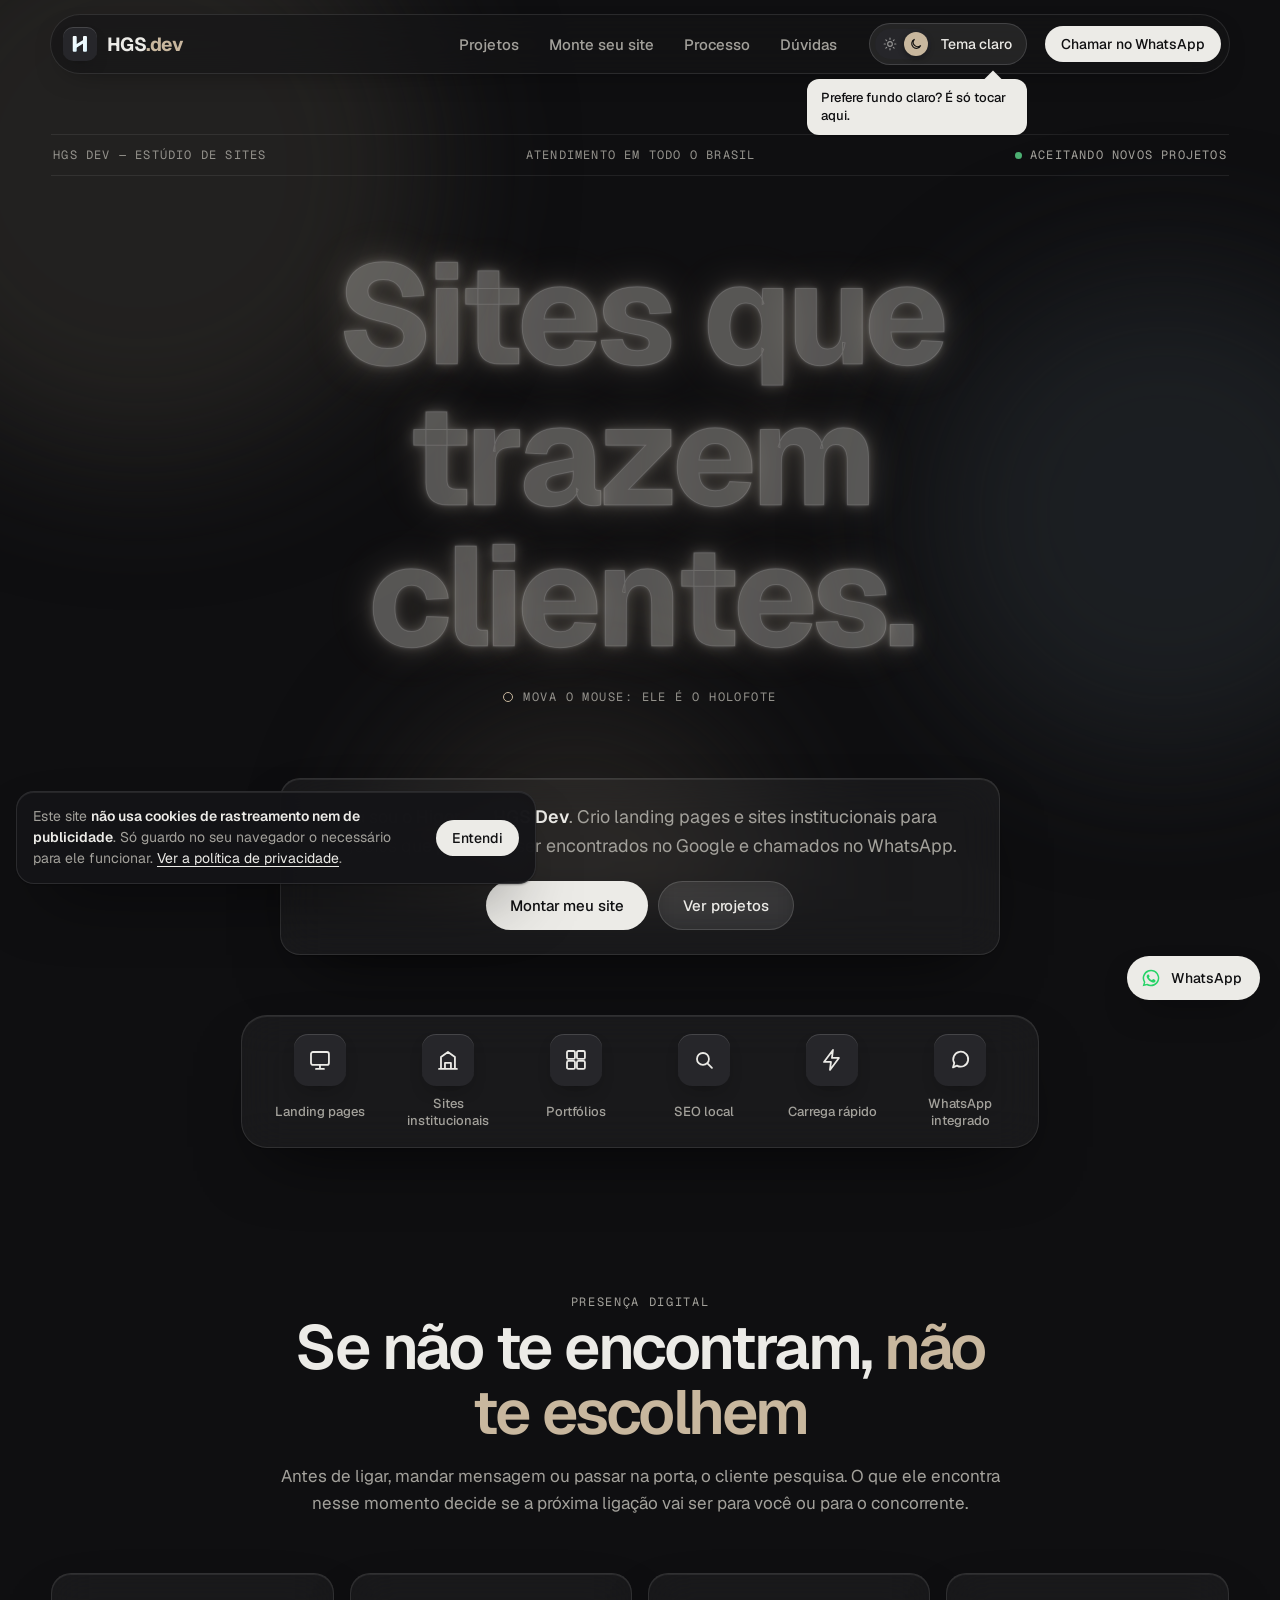
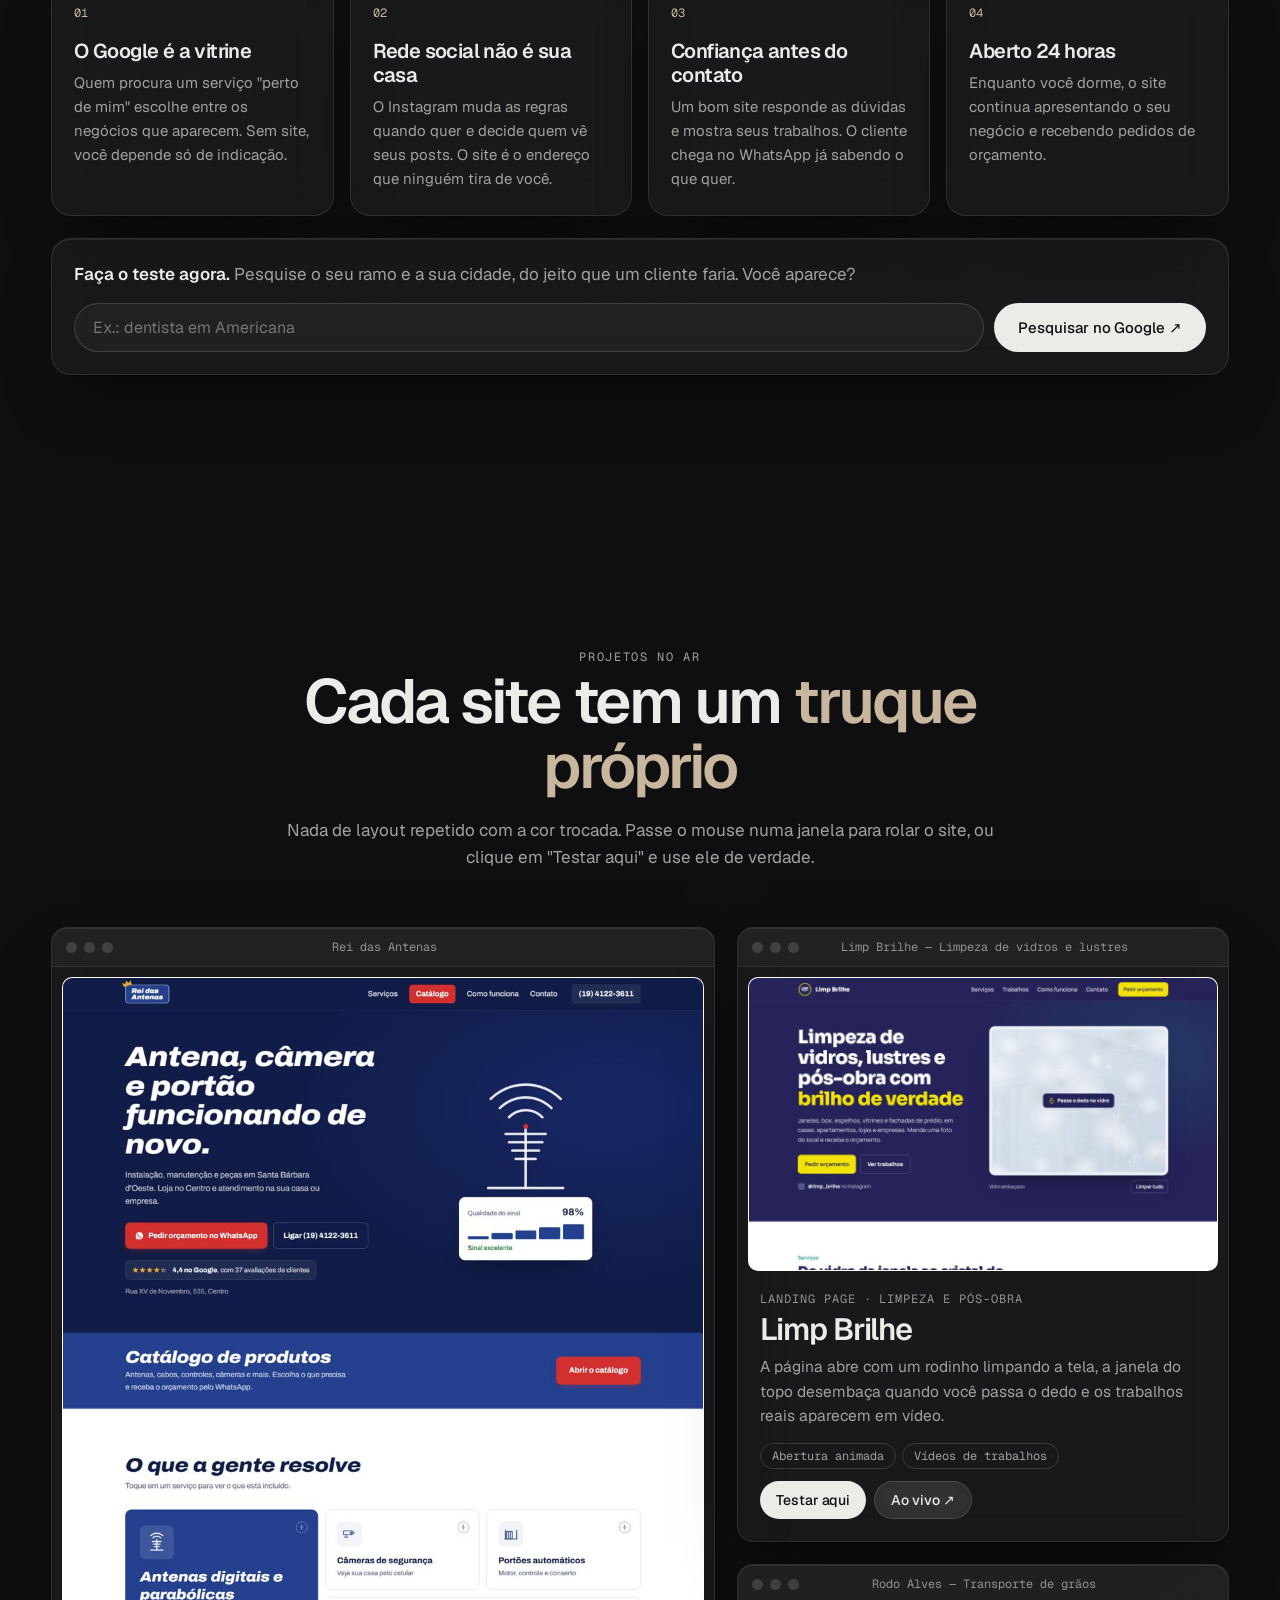
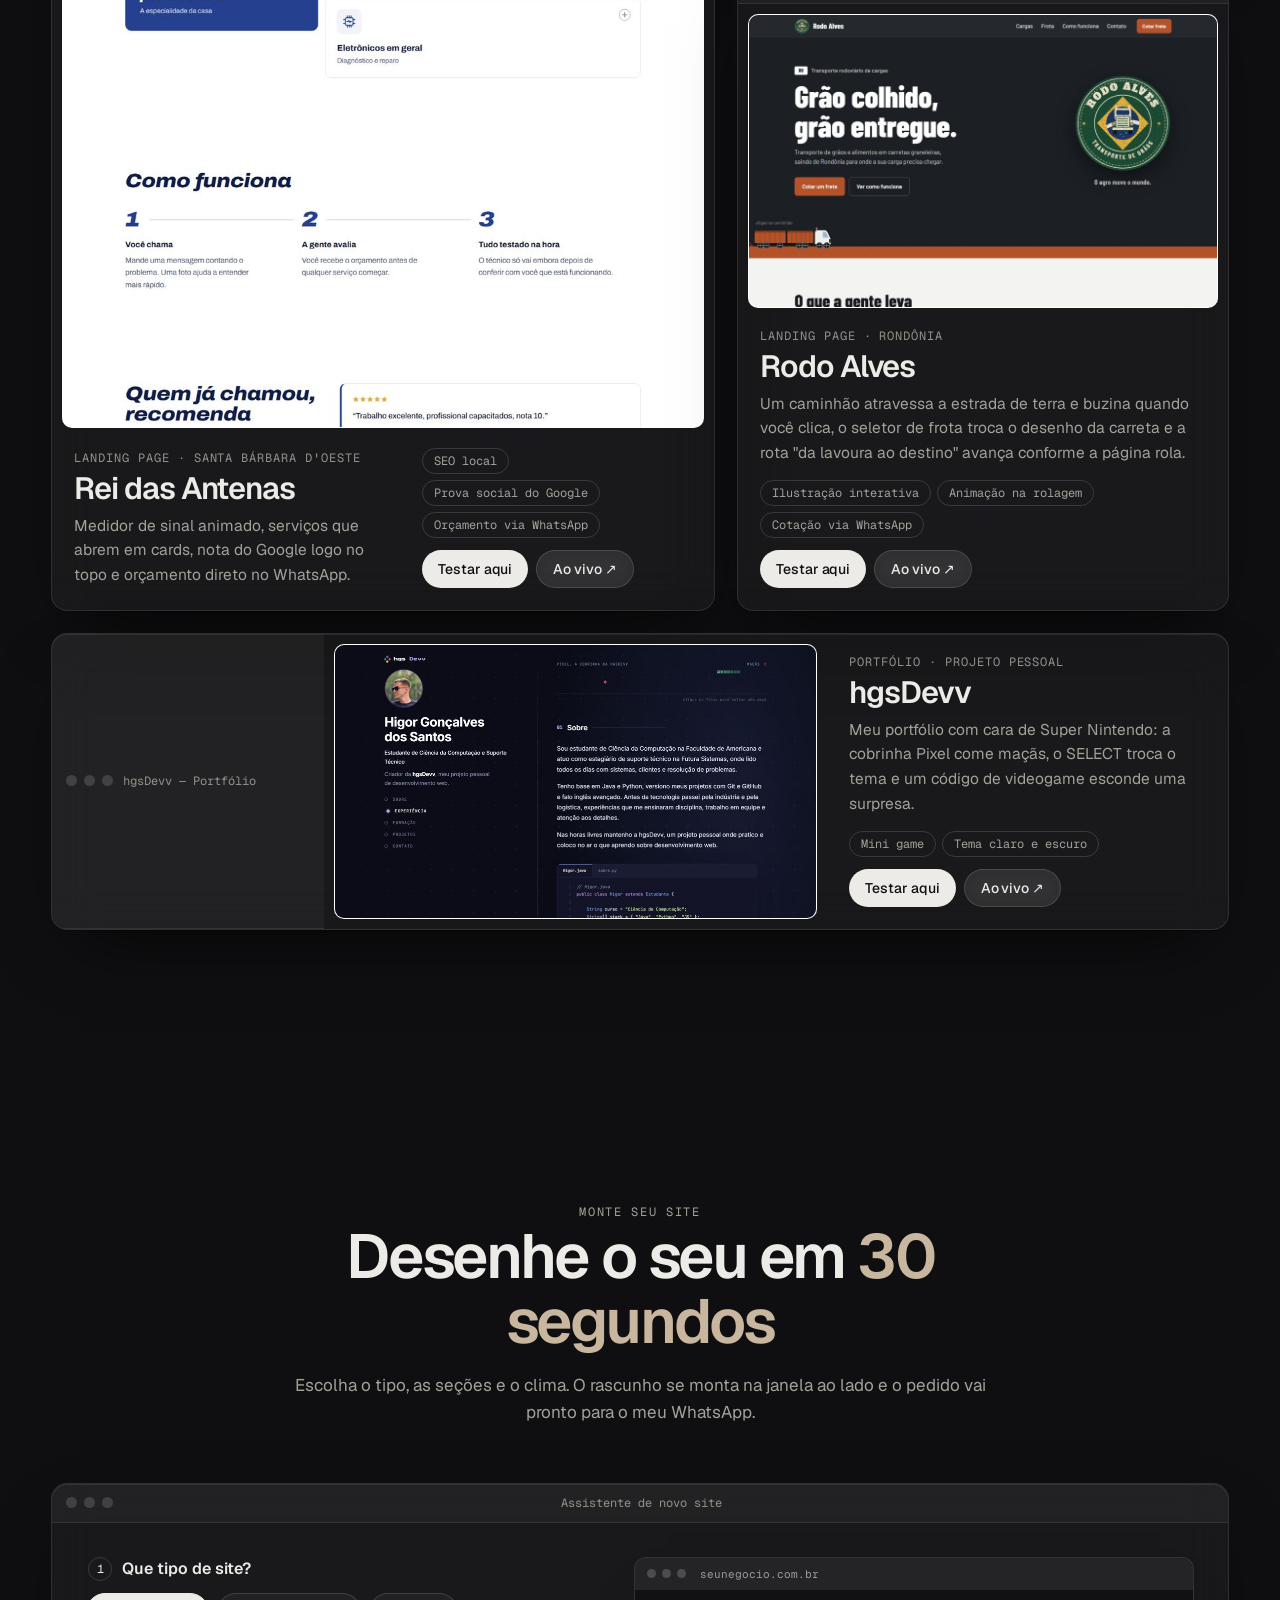
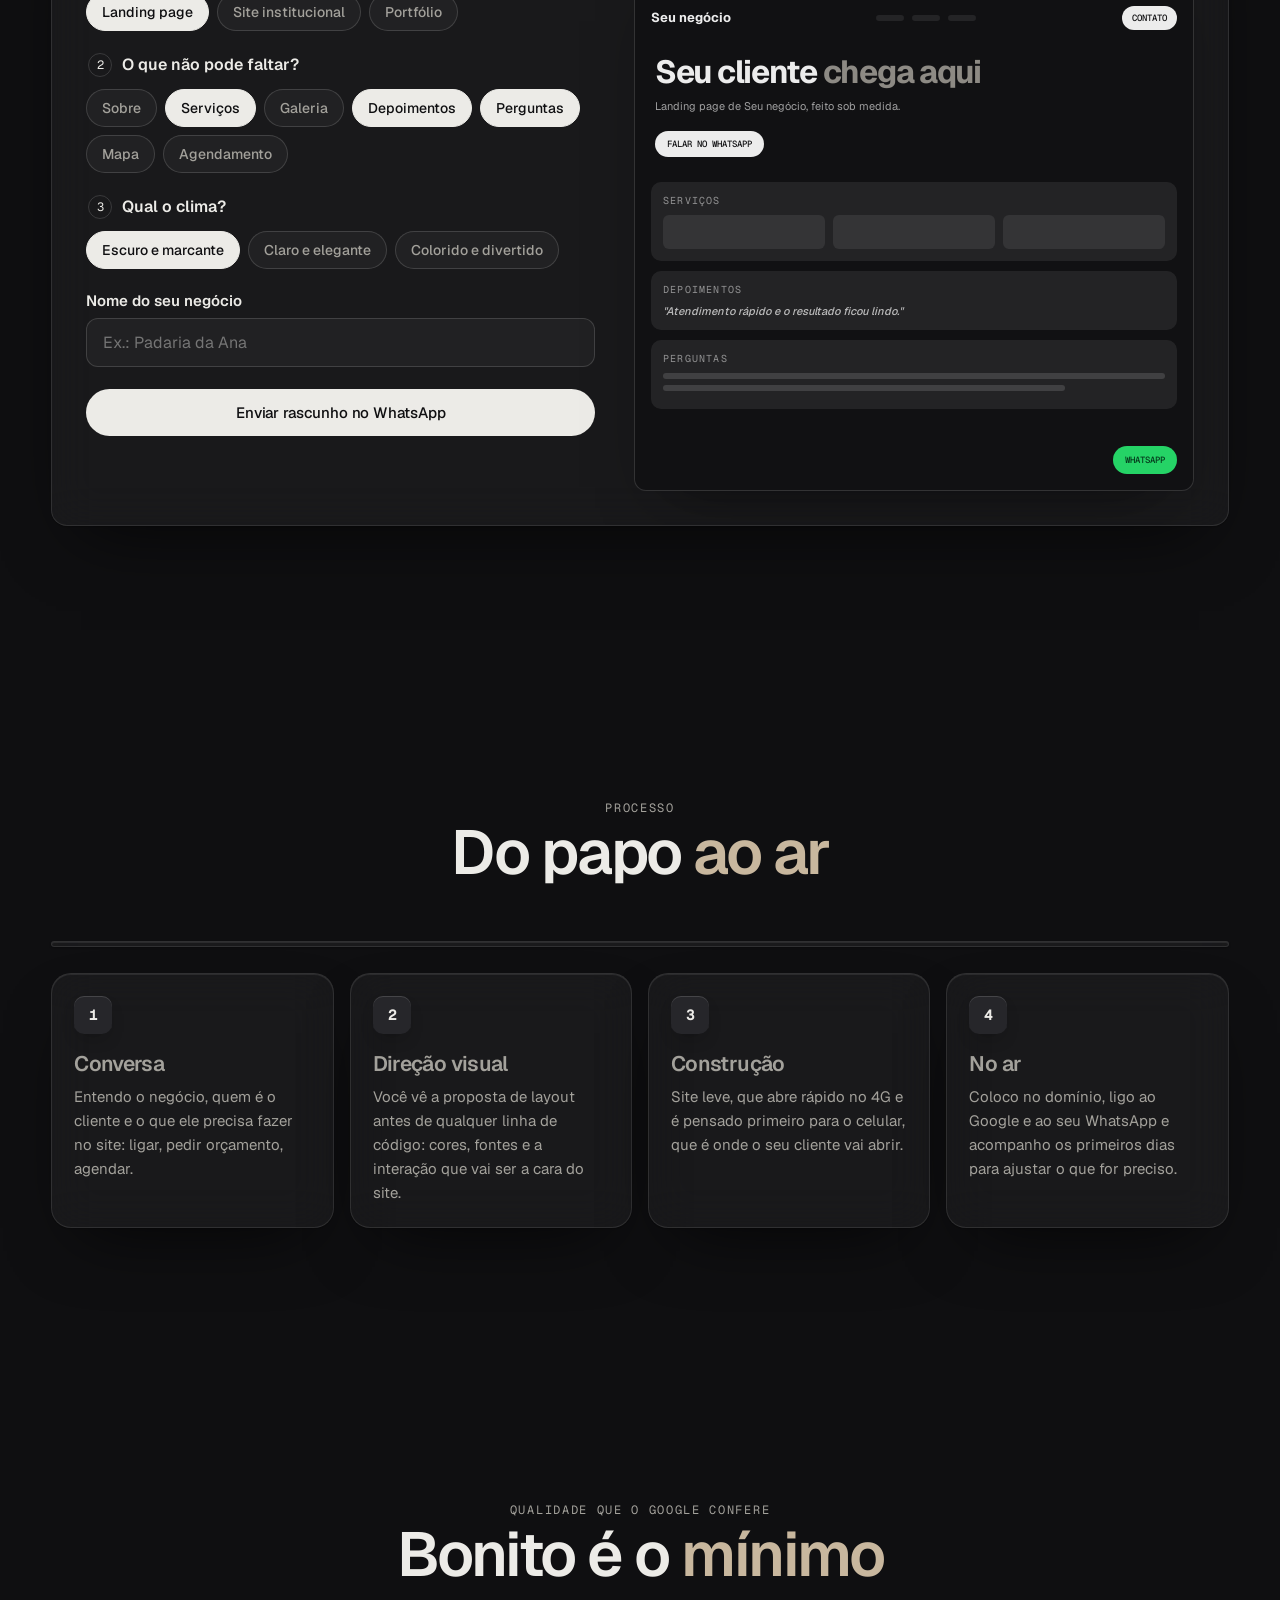
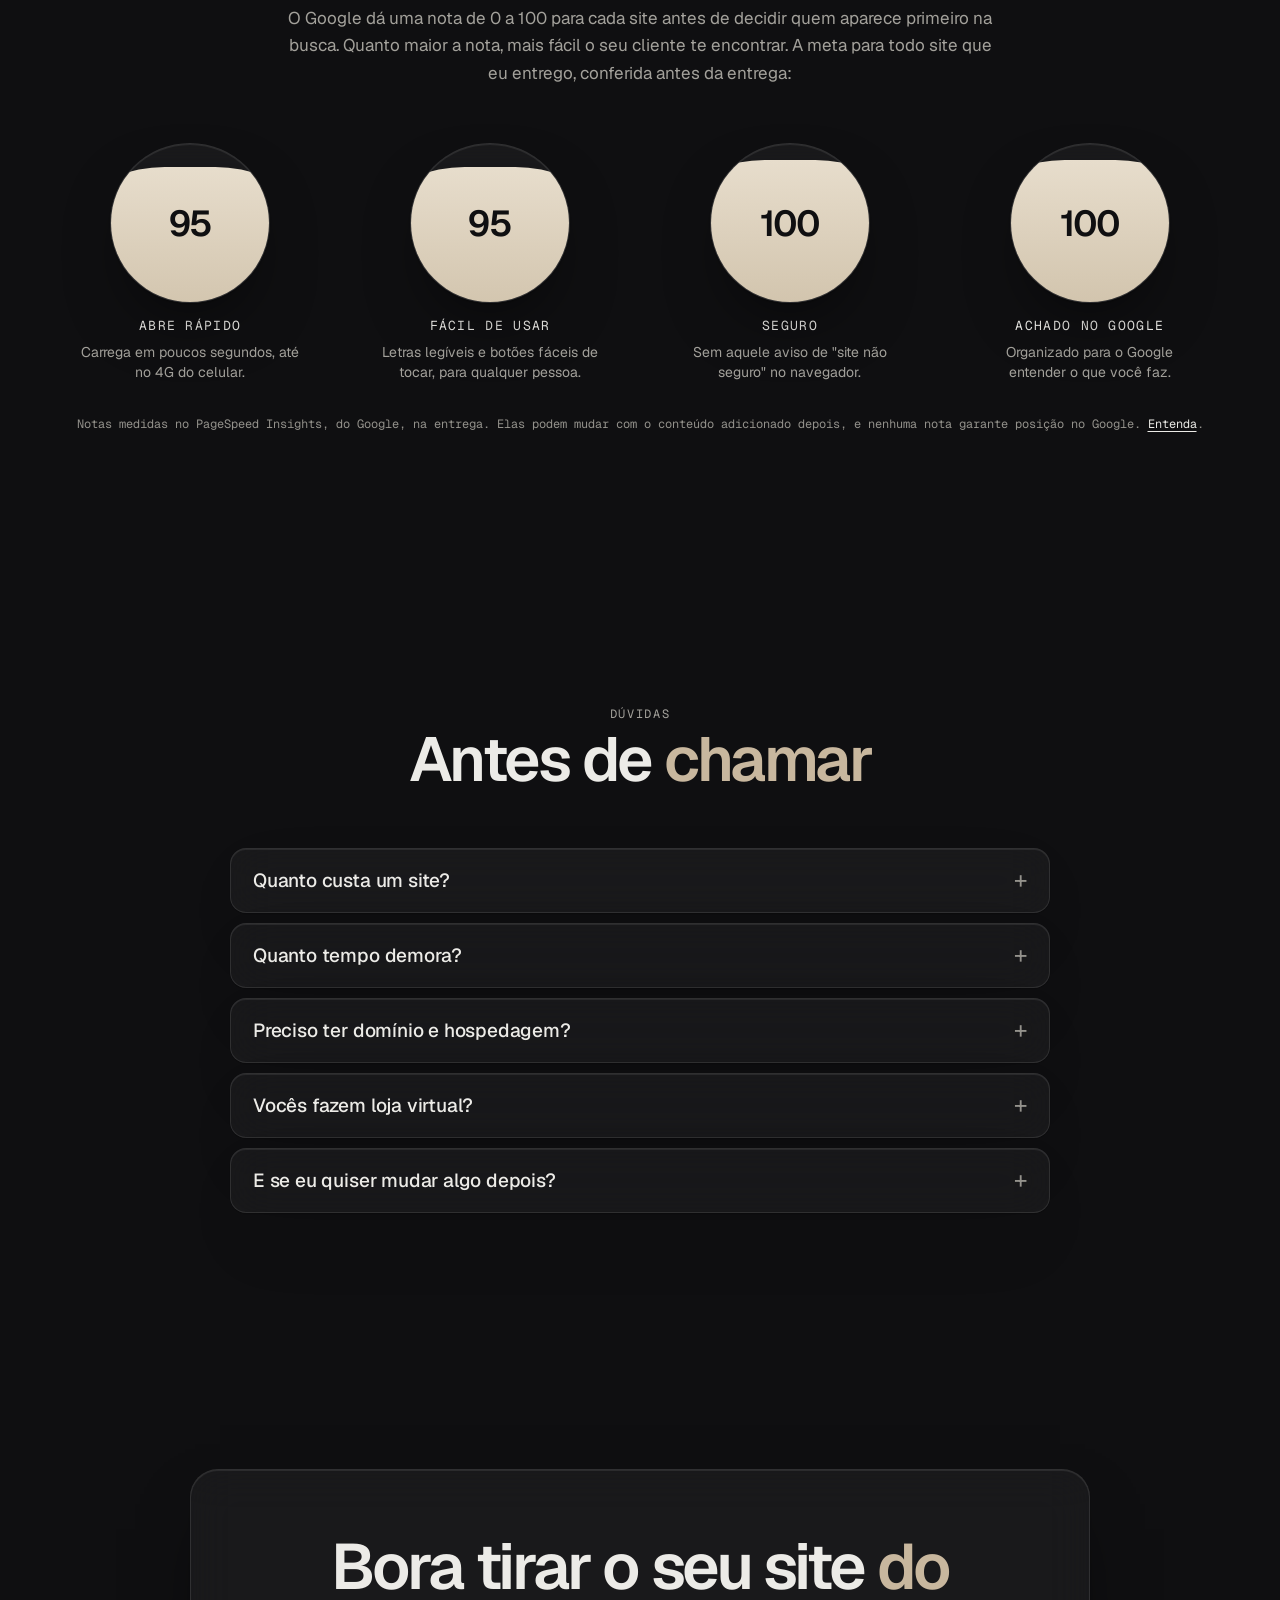
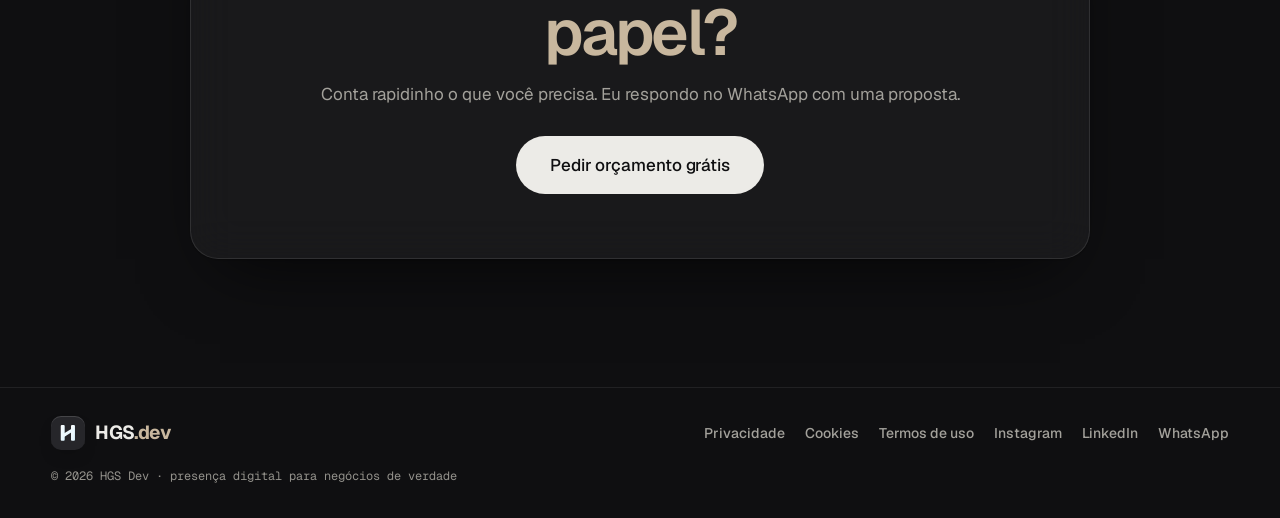
==== index.html @ a647f573 "Política de privacidade, termos de uso e aviso de cookies (LGPD) - Páginas privacidade.html e termos" ====
<!doctype html>
<html lang="pt-BR">
<head>
  <meta charset="utf-8">
  <meta name="viewport" content="width=device-width, initial-scale=1">
  <title>HGS Dev | Criação de Sites</title>
  <meta name="description" content="Estúdio de criação de sites: landing pages, sites institucionais e portfólios rápidos, pensados para o seu negócio ser encontrado e escolhido.">
  <meta property="og:title" content="HGS Dev | Criação de Sites">
  <meta property="og:description" content="Sites profissionais que trazem clientes. Landing pages e sites institucionais sob medida.">
  <meta property="og:type" content="website">
  <meta property="og:url" content="https://www.hgsdev.com.br/">
  <meta property="og:site_name" content="HGS Dev">
  <meta property="og:locale" content="pt_BR">
  <meta property="og:image" content="https://www.hgsdev.com.br/img/og.png">
  <meta name="twitter:card" content="summary_large_image">
  <link rel="canonical" href="https://www.hgsdev.com.br/">
  <meta name="theme-color" content="#0f0f11">
  <script type="application/ld+json">
  {
    "@context": "https://schema.org",
    "@type": "ProfessionalService",
    "name": "HGS Dev",
    "description": "Estúdio de criação de sites: landing pages, sites institucionais e portfólios para negócios que querem ser encontrados no Google.",
    "url": "https://www.hgsdev.com.br/",
    "logo": "https://www.hgsdev.com.br/img/favicon.svg",
    "image": "https://www.hgsdev.com.br/img/og.png",
    "telephone": "+55 19 98900-3251",
    "areaServed": { "@type": "Country", "name": "Brasil" },
    "founder": { "@type": "Person", "name": "Higor Gonçalves dos Santos" },
    "sameAs": [
      "https://instagram.com/hgsd3sign",
      "https://www.linkedin.com/in/higorgsantos/"
    ],
    "knowsAbout": ["Criação de sites", "Landing pages", "Sites institucionais", "Portfólios", "SEO local"]
  }
  </script>
  <link rel="icon" href="img/favicon.svg" type="image/svg+xml">
  <link rel="preload" href="fonts/geist-normal-latin.woff2" as="font" type="font/woff2" crossorigin>
  <link rel="stylesheet" href="css/fonts.css">
  <link rel="stylesheet" href="css/style.css?v=10">
  <script>
    // o site sempre abre no tema escuro; o claro vale só enquanto a página estiver aberta
    document.documentElement.dataset.theme = 'dark';
  </script>
</head>
<body>
  <a class="skip-link" href="#topo">Pular para o conteúdo</a>
  <div class="backdrop" aria-hidden="true"><span></span><span></span><span></span></div>

  <header class="taskbar">
    <a href="#topo" class="brand" aria-label="HGS Dev, início">
      <span class="orb orb-sm"><svg viewBox="0 0 100 100" width="20" height="20" aria-hidden="true"><use href="#mark"/></svg></span>
      <span>HGS<b>.dev</b></span>
    </a>
    <nav class="nav" id="nav">
      <a href="#projetos">Projetos</a>
      <a href="#monte">Monte seu site</a>
      <a href="#processo">Processo</a>
      <a href="#duvidas">Dúvidas</a>
    </nav>
    <span class="theme-wrap">
      <button class="theme-toggle" id="theme-toggle" type="button" aria-label="Mudar para o tema claro">
        <span class="tt-track" aria-hidden="true">
          <span class="tt-thumb"></span>
          <svg class="tt-sun" viewBox="0 0 24 24" width="14" height="14"><circle cx="12" cy="12" r="4"/><path d="M12 2v2M12 20v2M4.9 4.9l1.4 1.4M17.7 17.7l1.4 1.4M2 12h2M20 12h2M4.9 19.1l1.4-1.4M17.7 6.3l1.4-1.4"/></svg>
          <svg class="tt-moon" viewBox="0 0 24 24" width="14" height="14"><path d="M20 14.5A8 8 0 1 1 9.5 4a6.5 6.5 0 0 0 10.5 10.5Z"/></svg>
        </span>
        <span class="tt-label">Tema claro</span>
      </button>
      <span class="theme-tip" id="theme-tip" role="status" hidden>Prefere fundo claro? É só tocar aqui.</span>
    </span>
    <a class="btn btn-aqua btn-sm" href="https://wa.me/5519989003251?text=Ol%C3%A1!%20Vim%20pelo%20site%20e%20quero%20um%20or%C3%A7amento." target="_blank" rel="noopener">Chamar no WhatsApp</a>
    <button class="menu-btn" aria-label="Abrir menu" aria-expanded="false" aria-controls="nav"><span></span><span></span></button>
  </header>

  <main id="topo" tabindex="-1">
    <!-- HERO: o mouse é um holofote que acende o letreiro; sem ninguém mexendo, ele pisca -->
    <section class="hero" id="hero">
      <div class="spotlight" aria-hidden="true"></div>
      <div class="hero-meta">
        <span>HGS Dev — estúdio de sites</span>
        <span class="hide-sm">Atendimento em todo o Brasil</span>
        <span class="live"><i></i>Aceitando novos projetos</span>
      </div>

      <div class="stage" id="sign">
        <h1 class="sign" aria-label="Sites que trazem clientes.">
          <span class="sign-line">Sites que</span>
          <span class="sign-line">trazem</span>
          <span class="sign-line">clientes.</span>
        </h1>
        <p class="sign-hint" id="sign-hint"><span class="hint-dot"></span>mova o mouse: ele é o holofote</p>
      </div>

      <div class="hero-card glass reveal">
        <p>Eu sou o Higor, da <strong>HGS Dev</strong>. Crio landing pages e sites institucionais para negócios que precisam ser encontrados no Google e chamados no WhatsApp.</p>
        <div class="actions">
          <a class="btn btn-aqua" href="#monte">Montar meu site</a>
          <a class="btn btn-glass" href="#projetos">Ver projetos</a>
        </div>
      </div>
    </section>

    <!-- DOCK de serviços -->
    <section class="dock-wrap" aria-label="O que eu faço">
      <ul class="dock glass reveal">
        <li><span class="orb" style="--o1:#7fd3ff;--o2:#0a7bd6"><svg viewBox="0 0 24 24"><rect x="3" y="4" width="18" height="13" rx="2"/><path d="M8 21h8M12 17v4"/></svg></span>Landing pages</li>
        <li><span class="orb" style="--o1:#9ff0a8;--o2:#1f9d3a"><svg viewBox="0 0 24 24"><path d="M3 21h18M5 21V9l7-5 7 5v12M9 21v-6h6v6"/></svg></span>Sites institucionais</li>
        <li><span class="orb" style="--o1:#ffe08a;--o2:#e08a00"><svg viewBox="0 0 24 24"><rect x="3" y="3" width="8" height="8" rx="1.5"/><rect x="13" y="3" width="8" height="8" rx="1.5"/><rect x="3" y="13" width="8" height="8" rx="1.5"/><rect x="13" y="13" width="8" height="8" rx="1.5"/></svg></span>Portfólios</li>
        <li><span class="orb" style="--o1:#c7b5ff;--o2:#5b3fd6"><svg viewBox="0 0 24 24"><circle cx="11" cy="11" r="6"/><path d="m20 20-4.5-4.5"/></svg></span>SEO local</li>
        <li><span class="orb" style="--o1:#ffb3c7;--o2:#d6335e"><svg viewBox="0 0 24 24"><path d="M13 2 4 14h7l-1 8 9-12h-7z"/></svg></span>Carrega rápido</li>
        <li><span class="orb" style="--o1:#a8f5d6;--o2:#12a37a"><svg viewBox="0 0 24 24"><path d="M5 19.5 6.3 15A7.5 7.5 0 1 1 9 17.7z"/></svg></span>WhatsApp integrado</li>
      </ul>
    </section>

    <!-- PRESENÇA DIGITAL: conscientização -->
    <section class="section" id="presenca">
      <div class="section-head reveal">
        <p class="kicker">Presença digital</p>
        <h2>Se não te encontram, <span class="hl">não te escolhem</span></h2>
        <p>Antes de ligar, mandar mensagem ou passar na porta, o cliente pesquisa. O que ele encontra nesse momento decide se a próxima ligação vai ser para você ou para o concorrente.</p>
      </div>
      <div class="facts">
        <article class="fact glass reveal"><span class="fact-n">01</span><h3>O Google é a vitrine</h3><p>Quem procura um serviço "perto de mim" escolhe entre os negócios que aparecem. Sem site, você depende só de indicação.</p></article>
        <article class="fact glass reveal"><span class="fact-n">02</span><h3>Rede social não é sua casa</h3><p>O Instagram muda as regras quando quer e decide quem vê seus posts. O site é o endereço que ninguém tira de você.</p></article>
        <article class="fact glass reveal"><span class="fact-n">03</span><h3>Confiança antes do contato</h3><p>Um bom site responde as dúvidas e mostra seus trabalhos. O cliente chega no WhatsApp já sabendo o que quer.</p></article>
        <article class="fact glass reveal"><span class="fact-n">04</span><h3>Aberto 24 horas</h3><p>Enquanto você dorme, o site continua apresentando o seu negócio e recebendo pedidos de orçamento.</p></article>
      </div>
      <form class="search-test glass reveal" id="search-test" target="_blank" action="https://www.google.com/search" method="get">
        <label for="q"><strong>Faça o teste agora.</strong> Pesquise o seu ramo e a sua cidade, do jeito que um cliente faria. Você aparece?</label>
        <div class="search-row">
          <input id="q" name="q" type="search" placeholder="Ex.: dentista em Americana" autocomplete="off" required>
          <button class="btn btn-aqua" type="submit">Pesquisar no Google ↗</button>
        </div>
      </form>
    </section>

    <!-- PROJETOS -->
    <section class="section" id="projetos">
      <div class="section-head reveal">
        <p class="kicker">Projetos no ar</p>
        <h2>Cada site tem um <span class="hl">truque próprio</span></h2>
        <p>Nada de layout repetido com a cor trocada. Passe o mouse numa janela para rolar o site, ou clique em "Testar aqui" e use ele de verdade.</p>
      </div>

      <div class="bento">
        <article class="window project big reveal" data-url="https://hgsdevv-hash.github.io/rei-das-antenas/">
          <div class="titlebar"><span class="t-icon" style="--o1:#9fc3ff;--o2:#1d3f9a"></span><span class="t-title">Rei das Antenas</span><span class="t-btns"><i></i><i></i><i class="x"></i></span></div>
          <div class="shot"><img src="img/rei-das-antenas-full.jpg" alt="Página da Rei das Antenas: título 'Antena, câmera e portão funcionando de novo.' e um medidor de sinal" loading="lazy"></div>
          <div class="win-body">
            <div>
              <p class="meta">Landing page · Santa Bárbara d'Oeste</p>
              <h3>Rei das Antenas</h3>
              <p>Medidor de sinal animado, serviços que abrem em cards, nota do Google logo no topo e orçamento direto no WhatsApp.</p>
            </div>
            <div class="win-side">
              <ul class="tags"><li>SEO local</li><li>Prova social do Google</li><li>Orçamento via WhatsApp</li></ul>
              <div class="links">
                <button class="btn btn-aqua btn-sm try">Testar aqui</button>
                <a class="btn btn-glass btn-sm" href="https://hgsdevv-hash.github.io/rei-das-antenas/" target="_blank" rel="noopener">Ao vivo ↗</a>
              </div>
            </div>
          </div>
        </article>
        <article class="window project reveal" data-url="https://hgsdevv-hash.github.io/limp-brilhe/">
          <div class="titlebar"><span class="t-icon"></span><span class="t-title">Limp Brilhe — Limpeza de vidros e lustres</span><span class="t-btns"><i></i><i></i><i class="x"></i></span></div>
          <div class="shot"><img src="img/limp-brilhe-full.jpg" alt="Página da Limp Brilhe: título 'Limpeza de vidros, lustres e pós-obra com brilho de verdade' e uma janela embaçada para limpar com o dedo" loading="lazy"></div>
          <div class="win-body">
            <div>
              <p class="meta">Landing page · Limpeza e pós-obra</p>
              <h3>Limp Brilhe</h3>
              <p>A página abre com um rodinho limpando a tela, a janela do topo desembaça quando você passa o dedo e os trabalhos reais aparecem em vídeo.</p>
            </div>
            <div class="win-side">
              <ul class="tags"><li>Abertura animada</li><li>Vídeos de trabalhos</li></ul>
              <div class="links">
                <button class="btn btn-aqua btn-sm try">Testar aqui</button>
                <a class="btn btn-glass btn-sm" href="https://hgsdevv-hash.github.io/limp-brilhe/" target="_blank" rel="noopener">Ao vivo ↗</a>
              </div>
            </div>
          </div>
        </article>
        <article class="window project reveal" data-url="https://hgsdevv-hash.github.io/rodo-alves/">
          <div class="titlebar"><span class="t-icon" style="--o1:#ffc78a;--o2:#c25a1c"></span><span class="t-title">Rodo Alves — Transporte de grãos</span><span class="t-btns"><i></i><i></i><i class="x"></i></span></div>
          <div class="shot"><img src="img/rodo-alves-full.jpg" alt="Página da Rodo Alves: título 'Grão colhido, grão entregue.' e um caminhão graneleiro na estrada de terra" loading="lazy"></div>
          <div class="win-body">
            <div>
              <p class="meta">Landing page · Rondônia</p>
              <h3>Rodo Alves</h3>
              <p>Um caminhão atravessa a estrada de terra e buzina quando você clica, o seletor de frota troca o desenho da carreta e a rota "da lavoura ao destino" avança conforme a página rola.</p>
            </div>
            <div class="win-side">
              <ul class="tags"><li>Ilustração interativa</li><li>Animação na rolagem</li><li>Cotação via WhatsApp</li></ul>
              <div class="links">
                <button class="btn btn-aqua btn-sm try">Testar aqui</button>
                <a class="btn btn-glass btn-sm" href="https://hgsdevv-hash.github.io/rodo-alves/" target="_blank" rel="noopener">Ao vivo ↗</a>
              </div>
            </div>
          </div>
        </article>
        <article class="window project wide reveal" data-url="https://hgsdevv-hash.github.io/hgsdevv-portfolio/">
          <div class="titlebar"><span class="t-icon" style="--o1:#c7b5ff;--o2:#4b2fc2"></span><span class="t-title">hgsDevv — Portfólio</span><span class="t-btns"><i></i><i></i><i class="x"></i></span></div>
          <div class="shot"><img src="img/hgsdevv-portfolio-full.jpg" alt="Portfólio hgsDevv: foto do Higor, a cobrinha Pixel no topo e um editor de código" loading="lazy"></div>
          <div class="win-body">
            <div>
              <p class="meta">Portfólio · Projeto pessoal</p>
              <h3>hgsDevv</h3>
              <p>Meu portfólio com cara de Super Nintendo: a cobrinha Pixel come maçãs, o SELECT troca o tema e um código de videogame esconde uma surpresa.</p>
            </div>
            <div class="win-side">
              <ul class="tags"><li>Mini game</li><li>Tema claro e escuro</li></ul>
              <div class="links">
                <button class="btn btn-aqua btn-sm try">Testar aqui</button>
                <a class="btn btn-glass btn-sm" href="https://hgsdevv-hash.github.io/hgsdevv-portfolio/" target="_blank" rel="noopener">Ao vivo ↗</a>
              </div>
            </div>
          </div>
        </article>
      </div>
    </section>

    <!-- CONFIGURADOR em forma de assistente -->
    <section class="section" id="monte">
      <div class="section-head reveal">
        <p class="kicker">Monte seu site</p>
        <h2>Desenhe o seu em <span class="hl">30 segundos</span></h2>
        <p>Escolha o tipo, as seções e o clima. O rascunho se monta na janela ao lado e o pedido vai pronto para o meu WhatsApp.</p>
      </div>

      <div class="window wizard reveal">
        <div class="titlebar"><span class="t-icon" style="--o1:#9ff0a8;--o2:#1f9d3a"></span><span class="t-title">Assistente de novo site</span><span class="t-btns"><i></i><i></i><i class="x"></i></span></div>
        <div class="wizard-body">
          <form class="builder-form" id="builder" onsubmit="return false">
            <fieldset>
              <legend><span>1</span>Que tipo de site?</legend>
              <div class="chips">
                <label><input type="radio" name="tipo" value="landing" checked><span>Landing page</span></label>
                <label><input type="radio" name="tipo" value="institucional"><span>Site institucional</span></label>
                <label><input type="radio" name="tipo" value="portfolio"><span>Portfólio</span></label>
              </div>
            </fieldset>
            <fieldset>
              <legend><span>2</span>O que não pode faltar?</legend>
              <div class="chips">
                <label><input type="checkbox" name="secoes" value="Sobre"><span>Sobre</span></label>
                <label><input type="checkbox" name="secoes" value="Serviços"><span>Serviços</span></label>
                <label><input type="checkbox" name="secoes" value="Galeria"><span>Galeria</span></label>
                <label><input type="checkbox" name="secoes" value="Depoimentos"><span>Depoimentos</span></label>
                <label><input type="checkbox" name="secoes" value="Perguntas"><span>Perguntas</span></label>
                <label><input type="checkbox" name="secoes" value="Mapa"><span>Mapa</span></label>
                <label><input type="checkbox" name="secoes" value="Agendamento"><span>Agendamento</span></label>
              </div>
            </fieldset>
            <fieldset>
              <legend><span>3</span>Qual o clima?</legend>
              <div class="chips">
                <label><input type="radio" name="estilo" value="escuro" checked><span>Escuro e marcante</span></label>
                <label><input type="radio" name="estilo" value="claro"><span>Claro e elegante</span></label>
                <label><input type="radio" name="estilo" value="vivo"><span>Colorido e divertido</span></label>
              </div>
            </fieldset>
            <label class="field">
              <span>Nome do seu negócio</span>
              <input type="text" id="negocio" placeholder="Ex.: Padaria da Ana" maxlength="40" autocomplete="organization">
            </label>
            <a class="btn btn-green btn-wide" id="send" href="#" target="_blank" rel="noopener">Enviar rascunho no WhatsApp</a>
          </form>

          <div class="preview" id="preview" data-estilo="escuro" aria-live="polite">
            <div class="pv-bar"><i></i><i></i><i></i><span id="pv-url">seunegocio.com.br</span></div>
            <div class="pv-body" id="pv-body"></div>
          </div>
        </div>
      </div>
    </section>

    <!-- PROCESSO com barra de progresso -->
    <section class="section" id="processo">
      <div class="section-head reveal">
        <p class="kicker">Processo</p>
        <h2>Do papo <span class="hl">ao ar</span></h2>
      </div>
      <div class="progress glass" aria-hidden="true"><span id="meter"></span></div>
      <ol class="steps">
        <li class="step glass"><span class="orb" style="--o1:#7fd3ff;--o2:#0a7bd6">1</span><h3>Conversa</h3><p>Entendo o negócio, quem é o cliente e o que ele precisa fazer no site: ligar, pedir orçamento, agendar.</p></li>
        <li class="step glass"><span class="orb" style="--o1:#9ff0a8;--o2:#1f9d3a">2</span><h3>Direção visual</h3><p>Você vê a proposta de layout antes de qualquer linha de código: cores, fontes e a interação que vai ser a cara do site.</p></li>
        <li class="step glass"><span class="orb" style="--o1:#ffe08a;--o2:#e08a00">3</span><h3>Construção</h3><p>Site leve, que abre rápido no 4G e é pensado primeiro para o celular, que é onde o seu cliente vai abrir.</p></li>
        <li class="step glass"><span class="orb" style="--o1:#ffb3c7;--o2:#d6335e">4</span><h3>No ar</h3><p>Coloco no domínio, ligo ao Google e ao seu WhatsApp e acompanho os primeiros dias para ajustar o que for preciso.</p></li>
      </ol>
    </section>

    <!-- QUALIDADE: esferas que enchem de água -->
    <section class="section">
      <div class="section-head reveal">
        <p class="kicker">Qualidade que o Google confere</p>
        <h2>Bonito é o <span class="hl">mínimo</span></h2>
        <p>O Google dá uma nota de 0 a 100 para cada site antes de decidir quem aparece primeiro na busca. Quanto maior a nota, mais fácil o seu cliente te encontrar. A meta para todo site que eu entrego, conferida antes da entrega:</p>
      </div>
      <div class="spheres">
        <div class="sphere reveal" data-value="95"><div class="water"><i></i></div><b>0</b><span>Abre rápido</span><small>Carrega em poucos segundos, até no 4G do celular.</small></div>
        <div class="sphere reveal" data-value="95"><div class="water"><i></i></div><b>0</b><span>Fácil de usar</span><small>Letras legíveis e botões fáceis de tocar, para qualquer pessoa.</small></div>
        <div class="sphere reveal" data-value="100"><div class="water"><i></i></div><b>0</b><span>Seguro</span><small>Sem aquele aviso de "site não seguro" no navegador.</small></div>
        <div class="sphere reveal" data-value="100"><div class="water"><i></i></div><b>0</b><span>Achado no Google</span><small>Organizado para o Google entender o que você faz.</small></div>
      </div>
      <p class="sphere-note reveal">Notas medidas no PageSpeed Insights, do Google, na entrega. Elas podem mudar com o conteúdo adicionado depois, e nenhuma nota garante posição no Google. <a href="termos.html#resultados">Entenda</a>.</p>
    </section>

    <!-- DÚVIDAS -->
    <section class="section faq" id="duvidas">
      <div class="section-head reveal">
        <p class="kicker">Dúvidas</p>
        <h2>Antes de <span class="hl">chamar</span></h2>
      </div>
      <div class="faq-list">
        <details class="glass reveal"><summary>Quanto custa um site?</summary><p>Depende do tamanho e do que ele precisa fazer. Uma landing page de uma página custa bem menos que um site com várias seções. Me chama no WhatsApp com o rascunho lá de cima e eu mando o valor fechado, sem surpresa no final.</p></details>
        <details class="glass reveal"><summary>Quanto tempo demora?</summary><p>O prazo vem junto com o orçamento e começa a contar quando eu tiver os textos e as fotos do seu negócio. Landing pages costumam ser as mais rápidas.</p></details>
        <details class="glass reveal"><summary>Preciso ter domínio e hospedagem?</summary><p>Não. Eu ajudo a registrar o domínio (o seunegocio.com.br) e cuido de colocar o site no ar.</p></details>
        <details class="glass reveal"><summary>Vocês fazem loja virtual?</summary><p>Não. O foco aqui é landing page, site institucional e portfólio: sites que apresentam bem o negócio e levam o cliente até você, no WhatsApp, no telefone ou no agendamento.</p></details>
        <details class="glass reveal"><summary>E se eu quiser mudar algo depois?</summary><p>Pequenos ajustes logo depois da entrega estão inclusos, pelo período escrito na proposta. Depois disso, é só me chamar.</p></details>
      </div>
    </section>

    <!-- CTA -->
    <section class="cta">
      <div class="cta-card glass reveal">
        <h2>Bora tirar o seu site <span class="hl">do papel?</span></h2>
        <p>Conta rapidinho o que você precisa. Eu respondo no WhatsApp com uma proposta.</p>
        <a class="btn btn-green btn-xl" href="https://wa.me/5519989003251?text=Ol%C3%A1!%20Vim%20pelo%20site%20e%20quero%20um%20or%C3%A7amento." target="_blank" rel="noopener">Pedir orçamento grátis</a>
      </div>
    </section>
  </main>

  <footer class="footer">
    <a href="#topo" class="brand"><span class="orb orb-sm"><svg viewBox="0 0 100 100" width="20" height="20" aria-hidden="true"><use href="#mark"/></svg></span><span>HGS<b>.dev</b></span></a>
    <nav class="social" aria-label="Informações legais e redes">
      <a href="privacidade.html">Privacidade</a>
      <a href="privacidade.html#cookies">Cookies</a>
      <a href="termos.html">Termos de uso</a>
      <a href="https://instagram.com/hgsd3sign" target="_blank" rel="noopener">Instagram</a>
      <a href="https://www.linkedin.com/in/higorgsantos/" target="_blank" rel="noopener">LinkedIn</a>
      <a href="https://wa.me/5519989003251" target="_blank" rel="noopener">WhatsApp</a>
    </nav>
    <p>© 2026 HGS Dev · presença digital para negócios de verdade</p>
  </footer>

  <aside aria-label="Atalho do WhatsApp">
  <a class="wa-float" href="https://wa.me/5519989003251?text=Ol%C3%A1!%20Vim%20pelo%20site%20e%20quero%20um%20or%C3%A7amento." target="_blank" rel="noopener" aria-label="Falar no WhatsApp">
    <svg viewBox="0 0 24 24" width="20" height="20" aria-hidden="true"><path fill="currentColor" d="M12 2a10 10 0 0 0-8.6 15.1L2 22l5-1.3A10 10 0 1 0 12 2Zm0 18.2a8.2 8.2 0 0 1-4.2-1.2l-.3-.2-3 .8.8-2.9-.2-.3A8.2 8.2 0 1 1 12 20.2Zm4.5-6.1c-.2-.1-1.5-.7-1.7-.8-.2-.1-.4-.1-.6.1l-.8 1c-.1.2-.3.2-.5.1a6.7 6.7 0 0 1-3.3-2.9c-.3-.4.3-.4.7-1.3.1-.2 0-.3 0-.4l-.8-1.8c-.2-.5-.4-.4-.6-.4h-.5a1 1 0 0 0-.7.3 3 3 0 0 0-.9 2.2 5.2 5.2 0 0 0 1.1 2.7 11.8 11.8 0 0 0 4.5 4c1.7.7 2.3.8 3.2.6.5-.1 1.5-.6 1.7-1.2.2-.6.2-1.1.2-1.2l-.6-.3Z"/></svg>
    <span>WhatsApp</span>
  </a>
  </aside>

  <div class="modal" id="modal" hidden>
    <div class="window modal-box" role="dialog" aria-modal="true" aria-label="Testar projeto">
      <div class="titlebar">
        <span class="t-icon" style="--o1:#7fd3ff;--o2:#0a7bd6"></span>
        <div class="device-toggle" role="group" aria-label="Tamanho da tela">
          <button class="on" data-device="desktop">Computador</button>
          <button data-device="mobile">Celular</button>
        </div>
        <a id="modal-open" href="#" target="_blank" rel="noopener">Abrir em nova aba ↗</a>
        <span class="t-btns"><i></i><i></i><button class="x modal-close" aria-label="Fechar"></button></span>
      </div>
      <div class="modal-stage"><iframe id="modal-frame" title="Projeto ao vivo"></iframe></div>
    </div>
  </div>

  <svg width="0" height="0" style="position:absolute" aria-hidden="true">
    <defs>
      <linearGradient id="mg" x1="0" y1="0" x2="1" y2="1"><stop offset="0" stop-color="#ffffff"/><stop offset="1" stop-color="#d9f4ff"/></linearGradient>
      <symbol id="mark" viewBox="0 0 100 100">
        <rect x="14" y="10" width="20" height="80" rx="5" fill="url(#mg)"/>
        <rect x="66" y="10" width="20" height="80" rx="5" fill="url(#mg)"/>
        <line x1="27" y1="64" x2="73" y2="36" stroke="url(#mg)" stroke-width="15" stroke-linecap="round"/>
      </symbol>
    </defs>
  </svg>

  <script src="js/main.js?v=10"></script>
  <script src="js/aviso.js?v=1"></script>
</body>
</html>
---- css/fonts.css ----
/* Fontes hospedadas no próprio site (sem chamar o Google Fonts a cada visita) */
/* latin-ext */
@font-face {
  font-family: 'Geist';
  font-style: normal;
  font-weight: 400;
  font-display: swap;
  src: url(../fonts/geist-normal-latin-ext.woff2) format('woff2');
  unicode-range: U+0100-02BA, U+02BD-02C5, U+02C7-02CC, U+02CE-02D7, U+02DD-02FF, U+0304, U+0308, U+0329, U+1D00-1DBF, U+1E00-1E9F, U+1EF2-1EFF, U+2020, U+20A0-20AB, U+20AD-20C4, U+2113, U+2C60-2C7F, U+A720-A7FF;
}
/* latin */
@font-face {
  font-family: 'Geist';
  font-style: normal;
  font-weight: 400;
  font-display: swap;
  src: url(../fonts/geist-normal-latin.woff2) format('woff2');
  unicode-range: U+0000-00FF, U+0131, U+0152-0153, U+02BB-02BC, U+02C6, U+02DA, U+02DC, U+0304, U+0308, U+0329, U+2000-206F, U+20AC, U+2122, U+2191, U+2193, U+2212, U+2215, U+FEFF, U+FFFD;
}
/* latin-ext */
@font-face {
  font-family: 'Geist';
  font-style: normal;
  font-weight: 500;
  font-display: swap;
  src: url(../fonts/geist-normal-latin-ext.woff2) format('woff2');
  unicode-range: U+0100-02BA, U+02BD-02C5, U+02C7-02CC, U+02CE-02D7, U+02DD-02FF, U+0304, U+0308, U+0329, U+1D00-1DBF, U+1E00-1E9F, U+1EF2-1EFF, U+2020, U+20A0-20AB, U+20AD-20C4, U+2113, U+2C60-2C7F, U+A720-A7FF;
}
/* latin */
@font-face {
  font-family: 'Geist';
  font-style: normal;
  font-weight: 500;
  font-display: swap;
  src: url(../fonts/geist-normal-latin.woff2) format('woff2');
  unicode-range: U+0000-00FF, U+0131, U+0152-0153, U+02BB-02BC, U+02C6, U+02DA, U+02DC, U+0304, U+0308, U+0329, U+2000-206F, U+20AC, U+2122, U+2191, U+2193, U+2212, U+2215, U+FEFF, U+FFFD;
}
/* latin-ext */
@font-face {
  font-family: 'Geist';
  font-style: normal;
  font-weight: 600;
  font-display: swap;
  src: url(../fonts/geist-normal-latin-ext.woff2) format('woff2');
  unicode-range: U+0100-02BA, U+02BD-02C5, U+02C7-02CC, U+02CE-02D7, U+02DD-02FF, U+0304, U+0308, U+0329, U+1D00-1DBF, U+1E00-1E9F, U+1EF2-1EFF, U+2020, U+20A0-20AB, U+20AD-20C4, U+2113, U+2C60-2C7F, U+A720-A7FF;
}
/* latin */
@font-face {
  font-family: 'Geist';
  font-style: normal;
  font-weight: 600;
  font-display: swap;
  src: url(../fonts/geist-normal-latin.woff2) format('woff2');
  unicode-range: U+0000-00FF, U+0131, U+0152-0153, U+02BB-02BC, U+02C6, U+02DA, U+02DC, U+0304, U+0308, U+0329, U+2000-206F, U+20AC, U+2122, U+2191, U+2193, U+2212, U+2215, U+FEFF, U+FFFD;
}
/* latin-ext */
@font-face {
  font-family: 'Geist';
  font-style: normal;
  font-weight: 700;
  font-display: swap;
  src: url(../fonts/geist-normal-latin-ext.woff2) format('woff2');
  unicode-range: U+0100-02BA, U+02BD-02C5, U+02C7-02CC, U+02CE-02D7, U+02DD-02FF, U+0304, U+0308, U+0329, U+1D00-1DBF, U+1E00-1E9F, U+1EF2-1EFF, U+2020, U+20A0-20AB, U+20AD-20C4, U+2113, U+2C60-2C7F, U+A720-A7FF;
}
/* latin */
@font-face {
  font-family: 'Geist';
  font-style: normal;
  font-weight: 700;
  font-display: swap;
  src: url(../fonts/geist-normal-latin.woff2) format('woff2');
  unicode-range: U+0000-00FF, U+0131, U+0152-0153, U+02BB-02BC, U+02C6, U+02DA, U+02DC, U+0304, U+0308, U+0329, U+2000-206F, U+20AC, U+2122, U+2191, U+2193, U+2212, U+2215, U+FEFF, U+FFFD;
}
/* latin-ext */
@font-face {
  font-family: 'Geist';
  font-style: normal;
  font-weight: 800;
  font-display: swap;
  src: url(../fonts/geist-normal-latin-ext.woff2) format('woff2');
  unicode-range: U+0100-02BA, U+02BD-02C5, U+02C7-02CC, U+02CE-02D7, U+02DD-02FF, U+0304, U+0308, U+0329, U+1D00-1DBF, U+1E00-1E9F, U+1EF2-1EFF, U+2020, U+20A0-20AB, U+20AD-20C4, U+2113, U+2C60-2C7F, U+A720-A7FF;
}
/* latin */
@font-face {
  font-family: 'Geist';
  font-style: normal;
  font-weight: 800;
  font-display: swap;
  src: url(../fonts/geist-normal-latin.woff2) format('woff2');
  unicode-range: U+0000-00FF, U+0131, U+0152-0153, U+02BB-02BC, U+02C6, U+02DA, U+02DC, U+0304, U+0308, U+0329, U+2000-206F, U+20AC, U+2122, U+2191, U+2193, U+2212, U+2215, U+FEFF, U+FFFD;
}
/* latin-ext */
@font-face {
  font-family: 'Geist Mono';
  font-style: normal;
  font-weight: 400;
  font-display: swap;
  src: url(../fonts/geist-mono-normal-latin-ext.woff2) format('woff2');
  unicode-range: U+0100-02BA, U+02BD-02C5, U+02C7-02CC, U+02CE-02D7, U+02DD-02FF, U+0304, U+0308, U+0329, U+1D00-1DBF, U+1E00-1E9F, U+1EF2-1EFF, U+2020, U+20A0-20AB, U+20AD-20C4, U+2113, U+2C60-2C7F, U+A720-A7FF;
}
/* latin */
@font-face {
  font-family: 'Geist Mono';
  font-style: normal;
  font-weight: 400;
  font-display: swap;
  src: url(../fonts/geist-mono-normal-latin.woff2) format('woff2');
  unicode-range: U+0000-00FF, U+0131, U+0152-0153, U+02BB-02BC, U+02C6, U+02DA, U+02DC, U+0304, U+0308, U+0329, U+2000-206F, U+20AC, U+2122, U+2191, U+2193, U+2212, U+2215, U+FEFF, U+FFFD;
}
/* latin-ext */
@font-face {
  font-family: 'Geist Mono';
  font-style: normal;
  font-weight: 500;
  font-display: swap;
  src: url(../fonts/geist-mono-normal-latin-ext.woff2) format('woff2');
  unicode-range: U+0100-02BA, U+02BD-02C5, U+02C7-02CC, U+02CE-02D7, U+02DD-02FF, U+0304, U+0308, U+0329, U+1D00-1DBF, U+1E00-1E9F, U+1EF2-1EFF, U+2020, U+20A0-20AB, U+20AD-20C4, U+2113, U+2C60-2C7F, U+A720-A7FF;
}
/* latin */
@font-face {
  font-family: 'Geist Mono';
  font-style: normal;
  font-weight: 500;
  font-display: swap;
  src: url(../fonts/geist-mono-normal-latin.woff2) format('woff2');
  unicode-range: U+0000-00FF, U+0131, U+0152-0153, U+02BB-02BC, U+02C6, U+02DA, U+02DC, U+0304, U+0308, U+0329, U+2000-206F, U+20AC, U+2122, U+2191, U+2193, U+2212, U+2215, U+FEFF, U+FFFD;
}
---- css/style.css ----
/* HGS Dev — sóbrio, com janelas de vidro translúcido. Temas escuro e claro; cores e fontes no topo. */
:root, [data-theme="dark"] {
  --bg: #0f0f11;
  --ink: #ecebe7;
  --ink-soft: #a3a19b;
  --ink-faint: #94928c;   /* 4,5:1 ou mais sobre todos os fundos escuros */
  --accent: #c8b79e;
  --line: rgba(255, 255, 255, .08);
  --line-2: rgba(255, 255, 255, .14);
  --glass: rgba(255, 255, 255, .045);
  --glass-edge: rgba(255, 255, 255, .1);
  --glass-hi: rgba(255, 255, 255, .08);
  --bar: rgba(20, 20, 23, .6);
  --hover: rgba(255, 255, 255, .08);
  --field: rgba(255, 255, 255, .04);
  --tile: #26262a;
  --tile-ink: #ecebe7;
  --menu: rgba(20, 20, 23, .96);
  --scrim: rgba(6, 6, 8, .65);
  --modal: rgba(24, 24, 27, .86);
  --blob-1: #2c2a27; --blob-2: #22262a; --blob-3: #2a2724;
  --shadow: 0 30px 70px -30px rgba(0, 0, 0, .75), 0 1px 2px rgba(0, 0, 0, .3);
  --btn-hover: #fff;
  --spot: rgba(255, 238, 210, .13);
  --spot-core: rgba(255, 244, 228, .08);
  --tube: rgba(255, 255, 255, .13);
  --lit: #fffaf2;
  --glow: 0 0 3px #fff, 0 0 12px rgba(255, 244, 228, .85), 0 0 30px rgba(255, 236, 205, .5), 0 0 70px rgba(255, 230, 190, .28);
  --water: linear-gradient(180deg, #e7ddcc, #b9a789);
  color-scheme: dark;
}
[data-theme="light"] {
  --bg: #e9e6e0;
  --ink: #18181a;
  --ink-soft: #55534d;
  --ink-faint: #615d55;   /* 4,5:1 ou mais sobre todos os fundos claros */
  --accent: #7a5e3a;   /* 4,5:1 sobre os fundos claros */
  --line: rgba(0, 0, 0, .08);
  --line-2: rgba(0, 0, 0, .15);
  --glass: rgba(255, 255, 255, .42);
  --glass-edge: rgba(255, 255, 255, .7);
  --glass-hi: rgba(255, 255, 255, .85);
  --bar: rgba(250, 249, 246, .6);
  --hover: rgba(255, 255, 255, .75);
  --field: rgba(255, 255, 255, .6);
  --tile: #1c1c1e;
  --tile-ink: #f3f1ed;
  --menu: rgba(250, 249, 246, .96);
  --scrim: rgba(233, 230, 224, .6);
  --modal: rgba(250, 249, 246, .8);
  --blob-1: #d6d0c4; --blob-2: #c9cfd4; --blob-3: #ddd5c8;
  --shadow: 0 24px 60px -28px rgba(30, 28, 24, .35), 0 1px 2px rgba(30, 28, 24, .06);
  --btn-hover: #000;
  --spot: rgba(255, 214, 150, .45);
  --spot-core: rgba(255, 250, 240, .6);
  --tube: rgba(0, 0, 0, .14);
  --lit: #18181a;
  --glow: 0 0 14px rgba(214, 160, 80, .45), 0 0 40px rgba(214, 160, 80, .3);
  --water: linear-gradient(180deg, #3a3833, #18181a);
  color-scheme: light;
}
:root {
  --display: "Geist", "Segoe UI", sans-serif;
  --body: "Geist", "Segoe UI", sans-serif;
  --mono: "Geist Mono", ui-monospace, monospace;
  --gutter: clamp(16px, 4vw, 56px);
  --ease: cubic-bezier(.2, .7, .2, 1);
  --r: 20px;
}

*, *::before, *::after { box-sizing: border-box; }
html { scroll-behavior: smooth; scroll-padding-top: 96px; }
body { margin: 0; background: var(--bg); color: var(--ink); font: 400 17px/1.6 var(--body); -webkit-font-smoothing: antialiased; overflow-x: hidden; transition: background-color .5s var(--ease), color .5s var(--ease); }
img { display: block; max-width: 100%; }
a { color: inherit; text-decoration: none; }
button { font: inherit; color: inherit; background: none; border: 0; cursor: pointer; }
::selection { background: var(--ink); color: var(--bg); }
:focus-visible { outline: 2px solid var(--ink); outline-offset: 3px; border-radius: 8px; }

.backdrop { position: fixed; inset: 0; z-index: -1; pointer-events: none; overflow: hidden; }
.backdrop span { position: absolute; border-radius: 50%; filter: blur(70px); opacity: .7; animation: float 26s ease-in-out infinite alternate; transition: background .6s; }
.backdrop span:nth-child(1) { width: 46vmax; height: 46vmax; left: -12vmax; top: -10vmax; background: var(--blob-1); }
.backdrop span:nth-child(2) { width: 38vmax; height: 38vmax; right: -10vmax; top: 30vh; background: var(--blob-2); animation-delay: -8s; }
.backdrop span:nth-child(3) { width: 30vmax; height: 30vmax; left: 30vw; bottom: -14vmax; background: var(--blob-3); animation-delay: -16s; }
@keyframes float { to { transform: translate3d(6vw, 8vh, 0) scale(1.1); } }

/* ---------- vidro ---------- */
.glass, .window {
  position: relative;
  background: var(--glass);
  border: 1px solid var(--glass-edge);
  border-radius: var(--r);
  backdrop-filter: blur(22px) saturate(1.2);
  -webkit-backdrop-filter: blur(22px) saturate(1.2);
  box-shadow: var(--shadow), inset 0 1px 0 var(--glass-hi);
  transition: background-color .5s, border-color .5s;
}

.orb {
  position: relative; display: inline-grid; place-items: center; flex: none;
  width: 52px; height: 52px; border-radius: 14px;
  background: var(--tile); color: var(--tile-ink);
  box-shadow: inset 0 1px 0 rgba(255, 255, 255, .14), 0 8px 18px -10px rgba(0, 0, 0, .5);
  font: 600 18px var(--mono);
}
.orb svg { width: 46%; height: 46%; fill: none; stroke: currentColor; stroke-width: 1.8; stroke-linecap: round; stroke-linejoin: round; }
.orb-sm { width: 34px; height: 34px; border-radius: 10px; }
.orb-sm svg { width: 58%; height: 58%; stroke: none; }

/* ---------- botões ---------- */
.btn { display: inline-flex; align-items: center; justify-content: center; gap: 10px; padding: 14px 24px; border-radius: 999px; font: 500 15px var(--body); letter-spacing: -.005em; transition: transform .25s var(--ease), background .25s, color .25s, border-color .25s; }
.btn:hover { transform: translateY(-2px); }
.btn:active { transform: translateY(0); }
.btn-aqua, .btn-green { background: var(--ink); color: var(--bg); }
.btn-aqua:hover, .btn-green:hover { background: var(--btn-hover); }
.btn-glass { background: var(--hover); border: 1px solid var(--line-2); backdrop-filter: blur(10px); }
.btn-glass:hover { border-color: var(--ink); }
.btn-sm { padding: 9px 16px; font-size: 14px; }
.btn-wide { width: 100%; }
.btn-xl { padding: 18px 34px; font-size: 17px; }

/* ---------- barra superior ---------- */
.taskbar {
  position: fixed; top: 14px; left: 50%; transform: translateX(-50%); z-index: 50;
  width: min(1180px, calc(100% - 24px));
  display: flex; align-items: center; gap: 18px; padding: 8px 8px 8px 12px;
  border-radius: 999px; background: var(--bar); border: 1px solid var(--glass-edge);
  backdrop-filter: blur(22px) saturate(1.2); -webkit-backdrop-filter: blur(22px) saturate(1.2);
  box-shadow: 0 10px 30px -18px rgba(0, 0, 0, .6);
  transition: background-color .5s, transform .45s var(--ease), opacity .3s;
}
.taskbar.bar-hidden { transform: translate(-50%, calc(-100% - 24px)); opacity: 0; pointer-events: none; }
.brand { display: inline-flex; align-items: center; gap: 10px; font: 700 19px var(--display); letter-spacing: -.03em; }
.brand b { font-weight: 700; color: var(--accent); }
.nav { display: flex; gap: 2px; margin-left: auto; }
.nav a { padding: 8px 14px; border-radius: 999px; font: 500 15px var(--body); color: var(--ink-soft); transition: background .2s, color .2s; }
.nav a:hover { background: var(--hover); color: var(--ink); }
.menu-btn { display: none; width: 42px; height: 42px; border-radius: 50%; position: relative; background: var(--hover); }
.menu-btn span { position: absolute; left: 12px; right: 12px; height: 1.5px; background: var(--ink); transition: transform .3s var(--ease); }
.menu-btn span:first-child { top: 17px; } .menu-btn span:last-child { top: 24px; }
.menu-open .menu-btn span:first-child { transform: translateY(3.5px) rotate(45deg); }
.menu-open .menu-btn span:last-child { transform: translateY(-3.5px) rotate(-45deg); }

/* botão de tema: interruptor com rótulo, sempre visível */
.theme-wrap { position: relative; display: inline-flex; }
.theme-toggle { display: inline-flex; align-items: center; gap: 10px; padding: 5px 14px 5px 5px; border-radius: 999px; border: 1px solid var(--line-2); background: var(--hover); font: 500 14px var(--body); color: var(--ink); white-space: nowrap; transition: border-color .2s; }
.theme-toggle:hover { border-color: var(--ink); }
.tt-track { position: relative; width: 56px; height: 30px; border-radius: 999px; background: var(--tile); display: flex; align-items: center; justify-content: space-between; padding: 0 8px; }
.tt-track svg { width: 14px; height: 14px; fill: none; stroke: var(--tile-ink); stroke-width: 2; stroke-linecap: round; z-index: 1; opacity: .55; transition: opacity .3s; }
.tt-thumb { position: absolute; top: 3px; left: 3px; width: 24px; height: 24px; border-radius: 50%; background: var(--accent); box-shadow: 0 2px 6px rgba(0, 0, 0, .4); transition: transform .45s var(--ease); }
[data-theme="dark"] .tt-thumb { transform: translateX(26px); }
[data-theme="dark"] .tt-moon, [data-theme="light"] .tt-sun { opacity: 1; stroke: #111; }
.theme-tip {
  position: absolute; top: calc(100% + 14px); right: 0; width: max-content; max-width: 220px;
  padding: 10px 14px; border-radius: 12px; background: var(--ink); color: var(--bg); font: 500 13px/1.4 var(--body);
  box-shadow: var(--shadow); animation: tip-in .5s var(--ease) both;
}
.theme-tip::before { content: ""; position: absolute; top: -6px; right: 28px; width: 12px; height: 12px; background: var(--ink); transform: rotate(45deg); }
.theme-tip[hidden] { display: none; }
@keyframes tip-in { from { opacity: 0; transform: translateY(-6px); } }

/* ---------- hero com holofote ---------- */
.hero {
  position: relative; min-height: 100svh; overflow: hidden;
  padding: 104px var(--gutter) 60px;
  display: flex; flex-direction: column; align-items: center; justify-content: center; gap: 30px; text-align: center;
  --mx: 50%; --my: 45%; --spot-r: 0px;
  touch-action: pan-y;
}
.spotlight {
  position: absolute; inset: 0; pointer-events: none; z-index: 0;
  background:
    radial-gradient(circle var(--spot-r) at var(--mx) var(--my), var(--spot-core), transparent 70%),
    radial-gradient(circle calc(var(--spot-r) * 2.4) at var(--mx) var(--my), var(--spot), transparent 72%);
}
.spotlight::after {
  /* poeira na luz */
  content: ""; position: absolute; inset: 0; opacity: .5;
  background-image: radial-gradient(circle, rgba(255, 255, 255, .5) 0 1px, transparent 1.5px);
  background-size: 46px 46px;
  -webkit-mask: radial-gradient(circle calc(var(--spot-r) * 1.3) at var(--mx) var(--my), #000, transparent 70%);
  mask: radial-gradient(circle calc(var(--spot-r) * 1.3) at var(--mx) var(--my), #000, transparent 70%);
  animation: dust 18s linear infinite;
}
@keyframes dust { to { background-position: 46px -92px; } }
.hero > * { position: relative; z-index: 1; }

.hero-meta {
  width: min(1180px, 100%); display: flex; justify-content: space-between; gap: 16px;
  padding: 12px 2px; border-top: 1px solid var(--line); border-bottom: 1px solid var(--line);
  font: 400 12px var(--mono); letter-spacing: .1em; text-transform: uppercase; color: var(--ink-faint);
}
.hero-meta .live { display: inline-flex; align-items: center; gap: 8px; color: var(--ink-soft); }
.hero-meta .live i { width: 7px; height: 7px; border-radius: 50%; background: #4caf72; box-shadow: 0 0 0 0 rgba(76, 175, 114, .5); animation: ping 2.2s infinite; }
@keyframes ping { 70% { box-shadow: 0 0 0 7px rgba(76, 175, 114, 0); } 100% { box-shadow: 0 0 0 0 rgba(76, 175, 114, 0); } }

.stage { width: min(1180px, 100%); padding: clamp(10px, 3vw, 40px) 0; }
.sign { margin: 0; font: 700 clamp(48px, 11vw, 170px)/1 var(--display); letter-spacing: -.045em; }
.sign-line { display: block; white-space: nowrap; }
.ch { position: relative; display: inline-block; --on: 0; color: transparent; -webkit-text-stroke: 1px var(--tube); }
.ch::after { content: attr(data-ch); position: absolute; inset: 0; color: var(--lit); -webkit-text-stroke: 0; text-shadow: var(--glow); opacity: var(--on); }
.ch.sp { width: .24em; }
.sign-hint { display: inline-flex; align-items: center; gap: 10px; margin: 22px 0 0; font: 400 12px var(--mono); letter-spacing: .12em; text-transform: uppercase; color: var(--ink-faint); transition: opacity .5s; }
.hint-dot { width: 10px; height: 10px; border-radius: 50%; border: 1px solid var(--accent); animation: ring 1.8s infinite; }
@keyframes ring { 0% { box-shadow: 0 0 0 0 rgba(200, 183, 158, .6); } 100% { box-shadow: 0 0 0 10px rgba(200, 183, 158, 0); } }
.hero.lit .sign-hint { opacity: 0; }

.hero-card { width: min(720px, 100%); padding: 24px clamp(20px, 3vw, 34px); }
.hero-card p { margin: 0 0 20px; font-size: clamp(16px, 1.4vw, 18px); color: var(--ink-soft); }
.hero-card strong { color: var(--ink); font-weight: 600; }
.actions { display: flex; flex-wrap: wrap; justify-content: center; gap: 10px; }

/* ---------- dock ---------- */
.dock-wrap { padding: 0 var(--gutter); display: flex; justify-content: center; }
.dock { list-style: none; margin: 0; padding: 18px 22px; display: flex; flex-wrap: wrap; justify-content: center; gap: 10px 16px; border-radius: 26px; }
.dock li { display: grid; justify-items: center; gap: 10px; width: 112px; font: 500 13px/1.3 var(--body); text-align: center; color: var(--ink-soft); }
.dock .orb { transition: transform .3s var(--ease); }
.dock li:hover .orb { transform: translateY(-6px); }

/* ---------- seções ---------- */
.section { padding: clamp(72px, 10vw, 130px) var(--gutter); max-width: 1280px; margin: 0 auto; }
.section-head { max-width: 720px; margin: 0 auto clamp(36px, 5vw, 56px); text-align: center; }
.kicker { display: inline-block; margin: 0 0 14px; font: 400 12px var(--mono); letter-spacing: .14em; text-transform: uppercase; color: var(--ink-faint); }
.section-head h2 { margin: 0; font: 600 clamp(34px, 5vw, 62px)/1.05 var(--display); letter-spacing: -.04em; }
.section-head p { margin: 18px auto 0; color: var(--ink-soft); }
.hl { color: var(--accent); }

/* ---------- presença digital ---------- */
.facts { display: grid; grid-template-columns: repeat(4, 1fr); gap: 16px; }
.fact { padding: 24px 22px; }
.fact-n { font: 400 12px var(--mono); color: var(--accent); }
.fact h3 { margin: 14px 0 8px; font: 600 20px/1.2 var(--display); letter-spacing: -.03em; }
.fact p { margin: 0; color: var(--ink-soft); font-size: 15px; }
.search-test { margin-top: 22px; padding: 22px; display: grid; gap: 14px; }
.search-test label { color: var(--ink-soft); }
.search-test strong { color: var(--ink); font-weight: 600; }
.search-row { display: flex; gap: 10px; }
.search-row input { flex: 1; min-width: 0; padding: 13px 18px; border-radius: 999px; border: 1px solid var(--line-2); background: var(--field); color: var(--ink); font: 400 16px var(--body); }
.search-row input:focus { outline: none; border-color: var(--ink); }

/* ---------- janelas ---------- */
.window { overflow: hidden; border-radius: 16px; --r: 16px; }
.titlebar { display: flex; align-items: center; gap: 10px; padding: 11px 14px; border-bottom: 1px solid var(--line); background: var(--field); }
.t-icon { display: none; }
.t-title { order: 2; flex: 1; text-align: center; font: 400 12px var(--mono); color: var(--ink-faint); white-space: nowrap; overflow: hidden; text-overflow: ellipsis; padding-right: 54px; }
.t-btns { order: 1; display: flex; gap: 7px; }
.t-btns i, .t-btns .x { display: block; width: 11px; height: 11px; border-radius: 50%; background: var(--line-2); border: 0; padding: 0; transition: background .2s; }
.window:hover .t-btns .x { background: #d9644f; }
.window:hover .t-btns i:first-child { background: #d9a64f; }
.window:hover .t-btns i:nth-child(2) { background: #5aa86b; }

.bento { display: grid; grid-template-columns: 1.35fr 1fr; gap: 22px; }
.project.big { grid-row: span 2; }
.project { display: flex; flex-direction: column; transition: transform .4s var(--ease), box-shadow .4s; }
.project:hover { transform: translateY(-4px); }
.shot { aspect-ratio: 16 / 10; overflow: hidden; container-type: size; background: #fff; margin: 10px 10px 0; border-radius: 10px; border: 1px solid var(--line); }
.project.big .shot { aspect-ratio: auto; flex: 1; min-height: 340px; }
.shot img { width: 100%; transition: transform 5s var(--ease); }
.project:hover .shot img { transform: translateY(calc(-100% + 100cqh)); }
.win-body { display: grid; gap: 14px; padding: 20px 22px 22px; }
.project.big .win-body { grid-template-columns: 1.2fr 1fr; gap: 24px; align-items: end; }
.win-body .meta { margin: 0 0 6px; font: 400 12px var(--mono); letter-spacing: .08em; text-transform: uppercase; color: var(--ink-faint); }
.win-body h3 { margin: 0 0 8px; font: 600 clamp(24px, 2.4vw, 32px)/1.1 var(--display); letter-spacing: -.035em; }
.win-body p { margin: 0; color: var(--ink-soft); font-size: 15.5px; }
.tags { display: flex; flex-wrap: wrap; gap: 6px; list-style: none; padding: 0; margin: 0 0 12px; }
.tags li { padding: 4px 11px; border-radius: 999px; border: 1px solid var(--line-2); font: 400 12px var(--mono); color: var(--ink-soft); }
.links { display: flex; flex-wrap: wrap; gap: 8px; }

/* ---------- assistente ---------- */
.wizard-body { display: grid; grid-template-columns: 1fr 1.1fr; gap: clamp(20px, 3vw, 40px); padding: clamp(18px, 3vw, 34px); }
.builder-form { display: grid; gap: 22px; align-content: start; }
fieldset { border: 0; margin: 0; padding: 0; }
legend { display: flex; align-items: center; gap: 10px; margin-bottom: 12px; font: 600 16px var(--body); }
legend span { display: grid; place-items: center; width: 24px; height: 24px; border-radius: 50%; border: 1px solid var(--line-2); font: 400 12px var(--mono); }
.chips { display: flex; flex-wrap: wrap; gap: 8px; }
.chips input { position: absolute; opacity: 0; pointer-events: none; }
.chips span { display: inline-block; padding: 9px 15px; border-radius: 999px; user-select: none; background: var(--field); border: 1px solid var(--line-2); font: 500 14px var(--body); color: var(--ink-soft); transition: all .2s var(--ease); }
.chips label:hover span { border-color: var(--ink); color: var(--ink); }
.chips input:checked + span { background: var(--ink); color: var(--bg); border-color: var(--ink); }
.chips input:focus-visible + span { outline: 2px solid var(--ink); outline-offset: 2px; }
.field { display: grid; gap: 8px; font: 600 15px var(--body); }
.field input { padding: 13px 16px; border-radius: 12px; border: 1px solid var(--line-2); background: var(--field); color: var(--ink); font: 400 16px var(--body); }
.field input:focus { outline: none; border-color: var(--ink); }

.preview {
  position: sticky; top: 100px; border-radius: 12px; overflow: hidden;
  --pv-bg: #111113; --pv-ink: #ececec; --pv-soft: rgba(255, 255, 255, .08); --pv-acc: #ececec; --pv-acc2: #8d8a84;
  background: var(--pv-bg); transition: background .5s;
  border: 1px solid var(--line-2); box-shadow: 0 30px 60px -34px rgba(0, 0, 0, .6);
}
.preview[data-estilo="claro"] { --pv-bg: #faf8f4; --pv-ink: #1b1a17; --pv-soft: rgba(0, 0, 0, .06); --pv-acc: #1b1a17; --pv-acc2: #a5875a; }
.preview[data-estilo="vivo"] { --pv-bg: #fff4e2; --pv-ink: #1a1446; --pv-soft: rgba(26, 20, 70, .08); --pv-acc: #ff5a36; --pv-acc2: #2bd4a4; }
.pv-bar { display: flex; align-items: center; gap: 6px; padding: 9px 12px; background: var(--pv-soft); }
.pv-bar i { width: 9px; height: 9px; border-radius: 50%; background: var(--pv-ink); opacity: .2; }
.pv-bar span { margin-left: 8px; font: 400 11px var(--mono); color: var(--pv-ink); opacity: .6; }
.pv-body { height: 500px; overflow: hidden; padding: 16px; display: flex; flex-direction: column; gap: 10px; color: var(--pv-ink); }
.pv-nav { display: flex; align-items: center; justify-content: space-between; font: 700 13px var(--display); }
.pv-nav i { display: flex; gap: 8px; }
.pv-nav i b { width: 28px; height: 6px; border-radius: 3px; background: var(--pv-soft); }
.pv-nav em { font-style: normal; font: 500 9px var(--mono); padding: 6px 10px; border-radius: 999px; background: var(--pv-acc); color: var(--pv-bg); }
.pv-block { border-radius: 10px; background: var(--pv-soft); padding: 12px; animation: pv-in .5s var(--ease) both; }
.pv-block .pv-h { margin: 0 0 8px; font: 400 10px var(--mono); letter-spacing: .12em; text-transform: uppercase; opacity: .55; }
.pv-hero { background: none; padding: 16px 4px; }
.pv-hero strong { display: block; font: 700 clamp(22px, 2.6vw, 32px)/1 var(--display); letter-spacing: -.04em; }
.pv-hero strong span { color: var(--pv-acc2); }
.preview[data-estilo="claro"] .pv-hero strong { font-family: Georgia, "Times New Roman", serif; font-weight: 400; font-style: italic; letter-spacing: -.01em; }
.preview[data-estilo="vivo"] .pv-hero strong span { color: var(--pv-acc); }
.pv-hero p { margin: 10px 0 12px; font-size: 11px; opacity: .65; }
.pv-hero .pv-btn { display: inline-block; padding: 7px 12px; border-radius: 999px; font: 500 9px var(--mono); background: var(--pv-acc); color: var(--pv-bg); }
.pv-row { display: grid; grid-template-columns: repeat(3, 1fr); gap: 8px; }
.pv-row span { height: 34px; border-radius: 6px; background: var(--pv-soft); }
.pv-row.tall span { height: 54px; background: linear-gradient(135deg, var(--pv-acc), var(--pv-acc2)); opacity: .45; }
.pv-lines span { display: block; height: 6px; border-radius: 3px; background: var(--pv-ink); opacity: .14; margin-bottom: 6px; }
.pv-lines span:nth-child(2) { width: 80%; } .pv-lines span:nth-child(3) { width: 55%; }
.pv-quote { margin: 0; font: italic 500 11px var(--body); opacity: .75; }
.pv-map { height: 60px; border-radius: 6px; background: repeating-linear-gradient(45deg, var(--pv-soft) 0 8px, transparent 8px 16px); position: relative; }
.pv-map::after { content: ""; position: absolute; left: 50%; top: 30%; width: 12px; height: 12px; border-radius: 50% 50% 50% 0; transform: rotate(-45deg); background: var(--pv-acc); }
.pv-cal { display: grid; grid-template-columns: repeat(7, 1fr); gap: 4px; }
.pv-cal span { height: 18px; border-radius: 4px; background: var(--pv-soft); }
.pv-cal span.on { background: var(--pv-acc); }
.pv-wa { margin-top: auto; align-self: flex-end; padding: 8px 12px; border-radius: 999px; background: #25d366; color: #05391c; font: 500 9px var(--mono); }
@keyframes pv-in { from { opacity: 0; transform: translateY(14px) scale(.98); } }

/* ---------- processo ---------- */
.progress { height: 6px; border-radius: 999px; padding: 0; margin-bottom: 26px; --r: 999px; overflow: hidden; }
.progress span { display: block; height: 100%; width: 0; background: var(--ink); border-radius: 999px; transition: width .4s var(--ease); }
.steps { list-style: none; padding: 0; margin: 0; display: grid; grid-template-columns: repeat(4, 1fr); gap: 16px; }
.step { padding: 22px; }
.step .orb, .step h3 { transition: opacity .5s var(--ease), color .5s var(--ease); }
.step:not(.active) .orb { opacity: .4; }
.step:not(.active) h3 { color: var(--ink-soft); }
.step .orb { width: 38px; height: 38px; border-radius: 10px; font-size: 14px; }
.step h3 { margin: 16px 0 8px; font: 600 21px var(--display); letter-spacing: -.03em; }
.step p { margin: 0; color: var(--ink-soft); font-size: 15px; }

/* ---------- metas ---------- */
.spheres { display: grid; grid-template-columns: repeat(4, 1fr); gap: 22px; justify-items: center; }
.sphere { position: relative; display: grid; justify-items: center; gap: 14px; width: 100%; }
.water { position: relative; width: min(160px, 100%); aspect-ratio: 1; border-radius: 50%; overflow: hidden; background: var(--glass); border: 1px solid var(--glass-edge); backdrop-filter: blur(14px); box-shadow: var(--shadow), inset 0 1px 0 var(--glass-hi); }
.water i { position: absolute; left: -50%; width: 200%; height: 200%; top: 100%; border-radius: 42%; background: var(--water); animation: wave 8s linear infinite; transition: top 1.8s var(--ease); }
@keyframes wave { to { transform: rotate(360deg); } }
.sphere b { position: absolute; top: calc(min(160px, 100%) / 2); left: 50%; transform: translate(-50%, -50%); z-index: 2; font: 600 36px var(--display); letter-spacing: -.04em; color: var(--bg); }
.sphere span { font: 400 12px var(--mono); letter-spacing: .1em; text-transform: uppercase; color: var(--ink-faint); }

/* ---------- dúvidas ---------- */
.faq-list { max-width: 820px; margin: 0 auto; display: grid; gap: 10px; }
details { padding: 0 22px; --r: 16px; }
summary { list-style: none; display: flex; justify-content: space-between; align-items: center; gap: 18px; padding: 19px 0; font: 500 clamp(16px, 1.6vw, 19px) var(--body); letter-spacing: -.01em; cursor: pointer; }
summary::-webkit-details-marker { display: none; }
summary::after { content: "+"; flex: none; font: 300 24px/1 var(--body); color: var(--ink-faint); transition: transform .3s var(--ease); }
details[open] summary::after { transform: rotate(45deg); }
details p { margin: 0 0 20px; color: var(--ink-soft); }

/* ---------- CTA ---------- */
.cta { padding: clamp(80px, 10vw, 140px) var(--gutter); display: grid; justify-items: center; }
.cta-card { width: min(900px, 100%); padding: clamp(30px, 5vw, 64px); text-align: center; border-radius: 28px; --r: 28px; }
.cta-card h2 { margin: 0 0 14px; font: 600 clamp(32px, 5.2vw, 64px)/1.04 var(--display); letter-spacing: -.045em; }
.cta-card p { margin: 0 0 28px; color: var(--ink-soft); }

/* ---------- rodapé ---------- */
.footer { display: flex; flex-wrap: wrap; justify-content: space-between; align-items: center; gap: 18px; padding: 28px var(--gutter) 34px; border-top: 1px solid var(--line); }
.social { display: flex; flex-wrap: wrap; gap: 20px; }
.social a { font: 500 14px var(--body); color: var(--ink-soft); }
.social a:hover { color: var(--ink); }
.footer p { margin: 0; width: 100%; font: 400 12px var(--mono); color: var(--ink-faint); }

.wa-float {
  position: fixed; right: 20px; bottom: 20px; z-index: 40;
  display: inline-flex; align-items: center; gap: 10px; padding: 12px 18px 12px 14px; border-radius: 999px;
  background: var(--ink); color: var(--bg); font: 500 14px var(--body);
  box-shadow: 0 16px 34px -14px rgba(0, 0, 0, .5);
  transform: translateY(120px); transition: transform .5s var(--ease);
}
.wa-float.show { transform: none; }
.wa-float svg { width: 20px; height: 20px; color: #25d366; }

/* ---------- modal ---------- */
.modal { position: fixed; inset: 0; z-index: 80; display: grid; place-items: center; padding: 20px; background: var(--scrim); backdrop-filter: blur(8px); }
.modal[hidden] { display: none; }
.modal-box { width: min(1200px, 100%); height: min(820px, 100%); display: flex; flex-direction: column; background: var(--modal); animation: pv-in .35s var(--ease); }
.modal-box .titlebar { gap: 14px; }
.modal-box .device-toggle { order: 2; margin: 0 auto; }
.modal-box .titlebar > a { order: 3; font: 400 12px var(--mono); color: var(--ink-soft); }
.modal-box .t-btns .x { background: #d9644f; cursor: pointer; }
.device-toggle { display: flex; padding: 3px; border-radius: 999px; background: var(--hover); }
.device-toggle button { padding: 5px 13px; border-radius: 999px; font: 500 13px var(--body); color: var(--ink-soft); }
.device-toggle button.on { background: var(--ink); color: var(--bg); }
.modal-stage { flex: 1; display: grid; place-items: center; transition: padding .4s; }
.modal-stage iframe { width: 100%; height: 100%; border: 0; background: #fff; transition: width .5s var(--ease), border-radius .5s; }
.modal-stage.mobile { padding: 18px; }
.modal-stage.mobile iframe { width: 390px; max-width: 100%; border-radius: 30px; border: 8px solid var(--tile); }

/* ---------- acessibilidade: pular para o conteúdo ---------- */
.skip-link { position: fixed; left: 16px; top: -100px; z-index: 300; padding: 10px 16px; border-radius: 999px; background: var(--ink); color: var(--bg); font: 600 14px var(--body); }
.skip-link:focus { top: 12px; }

/* ---------- aviso de privacidade (cookies) ---------- */
.aviso { position: fixed; left: 16px; bottom: 16px; z-index: 60; display: flex; align-items: center; gap: 16px; max-width: 520px; padding: 14px 16px; border-radius: 18px; font: 400 14px/1.5 var(--body); color: var(--ink-soft); background: var(--menu); }
.aviso strong { color: var(--ink); font-weight: 600; }
.aviso p { margin: 0; }
.aviso a { color: var(--ink); text-decoration: underline; text-underline-offset: 3px; }
.aviso .btn { flex: none; }

/* ---------- páginas de política e termos ---------- */
.legal { padding: 120px var(--gutter) 80px; }
.legal-card { max-width: 820px; margin: 0 auto; padding: clamp(24px, 5vw, 56px); border-radius: 28px; }
.legal h1 { margin: 0 0 8px; font: 600 clamp(34px, 5vw, 56px)/1.05 var(--display); letter-spacing: -.04em; }
.legal-meta { margin: 0 0 28px; font: 400 13px var(--mono); color: var(--ink-faint); }
.legal-resumo { margin: 0 0 32px; padding: 18px 22px; border-radius: 18px; border: 1px solid var(--line-2); background: var(--field); }
.legal-resumo p { margin: 0; }
.legal-resumo ul { margin: 10px 0 0; }
.legal h2 { margin: 40px 0 12px; font: 600 clamp(22px, 3vw, 28px)/1.2 var(--display); letter-spacing: -.02em; scroll-margin-top: 100px; }
.legal h3 { margin: 24px 0 8px; font: 600 18px var(--display); }
.legal p { margin: 0 0 12px; color: var(--ink-soft); }
.legal strong { color: var(--ink); font-weight: 600; }
.legal ul { margin: 8px 0 14px; padding-left: 22px; display: grid; gap: 6px; color: var(--ink-soft); }
.legal a { color: var(--ink); text-decoration: underline; text-underline-offset: 3px; }
.legal .tabela { overflow-x: auto; margin: 12px 0 16px; }
.legal table { width: 100%; min-width: 520px; border-collapse: collapse; font-size: 14px; }
.legal th, .legal td { padding: 10px 12px; border-bottom: 1px solid var(--line-2); text-align: left; vertical-align: top; color: var(--ink-soft); }
.legal th { color: var(--ink); font-weight: 600; }
.legal code { padding: 2px 6px; border-radius: 6px; background: var(--hover); font: 400 13px var(--mono); color: var(--ink); }
.legal-back { margin-left: auto; padding: 8px 14px; border-radius: 999px; font: 500 15px var(--body); color: var(--ink-soft); transition: background .2s, color .2s; }
.legal-back:hover { background: var(--hover); color: var(--ink); }

/* ---------- revelar ao rolar ---------- */
.reveal { opacity: 0; transform: translateY(26px); transition: opacity .8s var(--ease), transform .8s var(--ease); }
.reveal.in { opacity: 1; transform: none; }
.project.reveal.in:hover { transform: translateY(-4px); }

/* ---------- cursor de mãozinha ---------- */
.has-hand, .has-hand a, .has-hand button, .has-hand label, .has-hand summary, .has-hand input { cursor: none; }
.hand { position: fixed; top: 0; left: 0; z-index: 200; pointer-events: none; width: 42px; height: 42px; margin: -3px 0 0 -14px; transform-origin: 14px 3px; filter: drop-shadow(0 4px 6px rgba(0, 0, 0, .3)); transition: opacity .2s; }
.hand svg { width: 100%; height: 100%; display: block; transform-origin: 34% 6%; transition: transform .18s var(--ease); }
.hand.point svg { transform: scale(1.15); }
.hand.press svg { transform: scale(.9) rotate(-8deg); }
.hand.gone { opacity: 0; }

/* ---------- responsivo ---------- */
@media (max-width: 1080px) {
  .bento { grid-template-columns: 1fr; }
  .project.big { grid-row: auto; }
  .project.big .shot { aspect-ratio: 16 / 10; flex: none; min-height: 0; }
  .project.big .win-body { grid-template-columns: 1fr; }
  .wizard-body { grid-template-columns: 1fr; }
  .preview { position: relative; top: 0; }
  .steps, .spheres, .facts { grid-template-columns: repeat(2, 1fr); }
  .taskbar > .btn { display: none; }
}
@media (max-width: 760px) {
  .aviso { left: 12px; right: 12px; flex-direction: column; align-items: stretch; max-width: none; }
  .taskbar { gap: 8px; }
  .nav { position: absolute; top: calc(100% + 8px); left: 0; right: 0; flex-direction: column; gap: 2px; padding: 8px; border-radius: 20px; background: var(--menu); border: 1px solid var(--line-2); box-shadow: var(--shadow); opacity: 0; transform: translateY(-8px); pointer-events: none; transition: opacity .25s, transform .25s var(--ease); }
  .menu-open .nav { opacity: 1; transform: none; pointer-events: auto; }
  .nav a { padding: 14px 16px; font-size: 17px; }
  .theme-wrap { margin-left: auto; }
  .menu-btn { display: block; }
  .theme-toggle { padding: 4px 12px 4px 4px; font-size: 13px; }
  .hero { padding-top: 96px; gap: 24px; }
  .hide-sm { display: none; }
  .hero-meta { font-size: 10px; letter-spacing: .06em; }
  .sign-line { white-space: normal; }
  .dock li { width: 92px; font-size: 12px; }
  .dock .orb { width: 44px; height: 44px; }
  .steps, .facts { grid-template-columns: 1fr; }
  .search-row { flex-direction: column; }
  .pv-body { height: 430px; }
  .t-title { padding-right: 0; }
  .wa-float span { display: none; }
  .wa-float { padding: 13px; }
}
@media (max-width: 400px) {
  .brand > span:last-child { display: none; }
}
@media (prefers-reduced-motion: reduce) {
  *, *::before, *::after { animation: none !important; transition-duration: .01ms !important; }
  html { scroll-behavior: auto; }
  .reveal { opacity: 1; transform: none; }
}
.sphere small { max-width: 220px; margin-top: -6px; font: 400 14px/1.45 var(--body); color: var(--ink-soft); text-align: center; }
.sphere span { color: var(--ink); font-size: 13px; }
.sphere-note { margin: 34px 0 0; text-align: center; font: 400 12px var(--mono); color: var(--ink-faint); }
.sphere-note a { color: var(--ink); text-decoration: underline; text-underline-offset: 3px; }

/* projeto em faixa larga (fim do mosaico) */
.project.wide { grid-column: 1 / -1; flex-direction: row; align-items: stretch; }
.project.wide .shot { flex: 1.35; aspect-ratio: 16 / 9; margin: 10px; }
.project.wide .win-body { flex: 1; align-content: center; }
@media (max-width: 1080px) {
  .project.wide { flex-direction: column; }
  .project.wide .shot { flex: none; aspect-ratio: 16 / 10; margin: 10px 10px 0; }
}

/* na janela "Testar aqui" o site do projeto roda numa moldura que não repassa o mouse:
   desliga a mãozinha e volta o cursor normal até fechar */
.modal-open .hand { display: none; }
.modal-open, .modal-open .modal * { cursor: auto; }
.modal-open .modal a, .modal-open .modal button { cursor: pointer; }
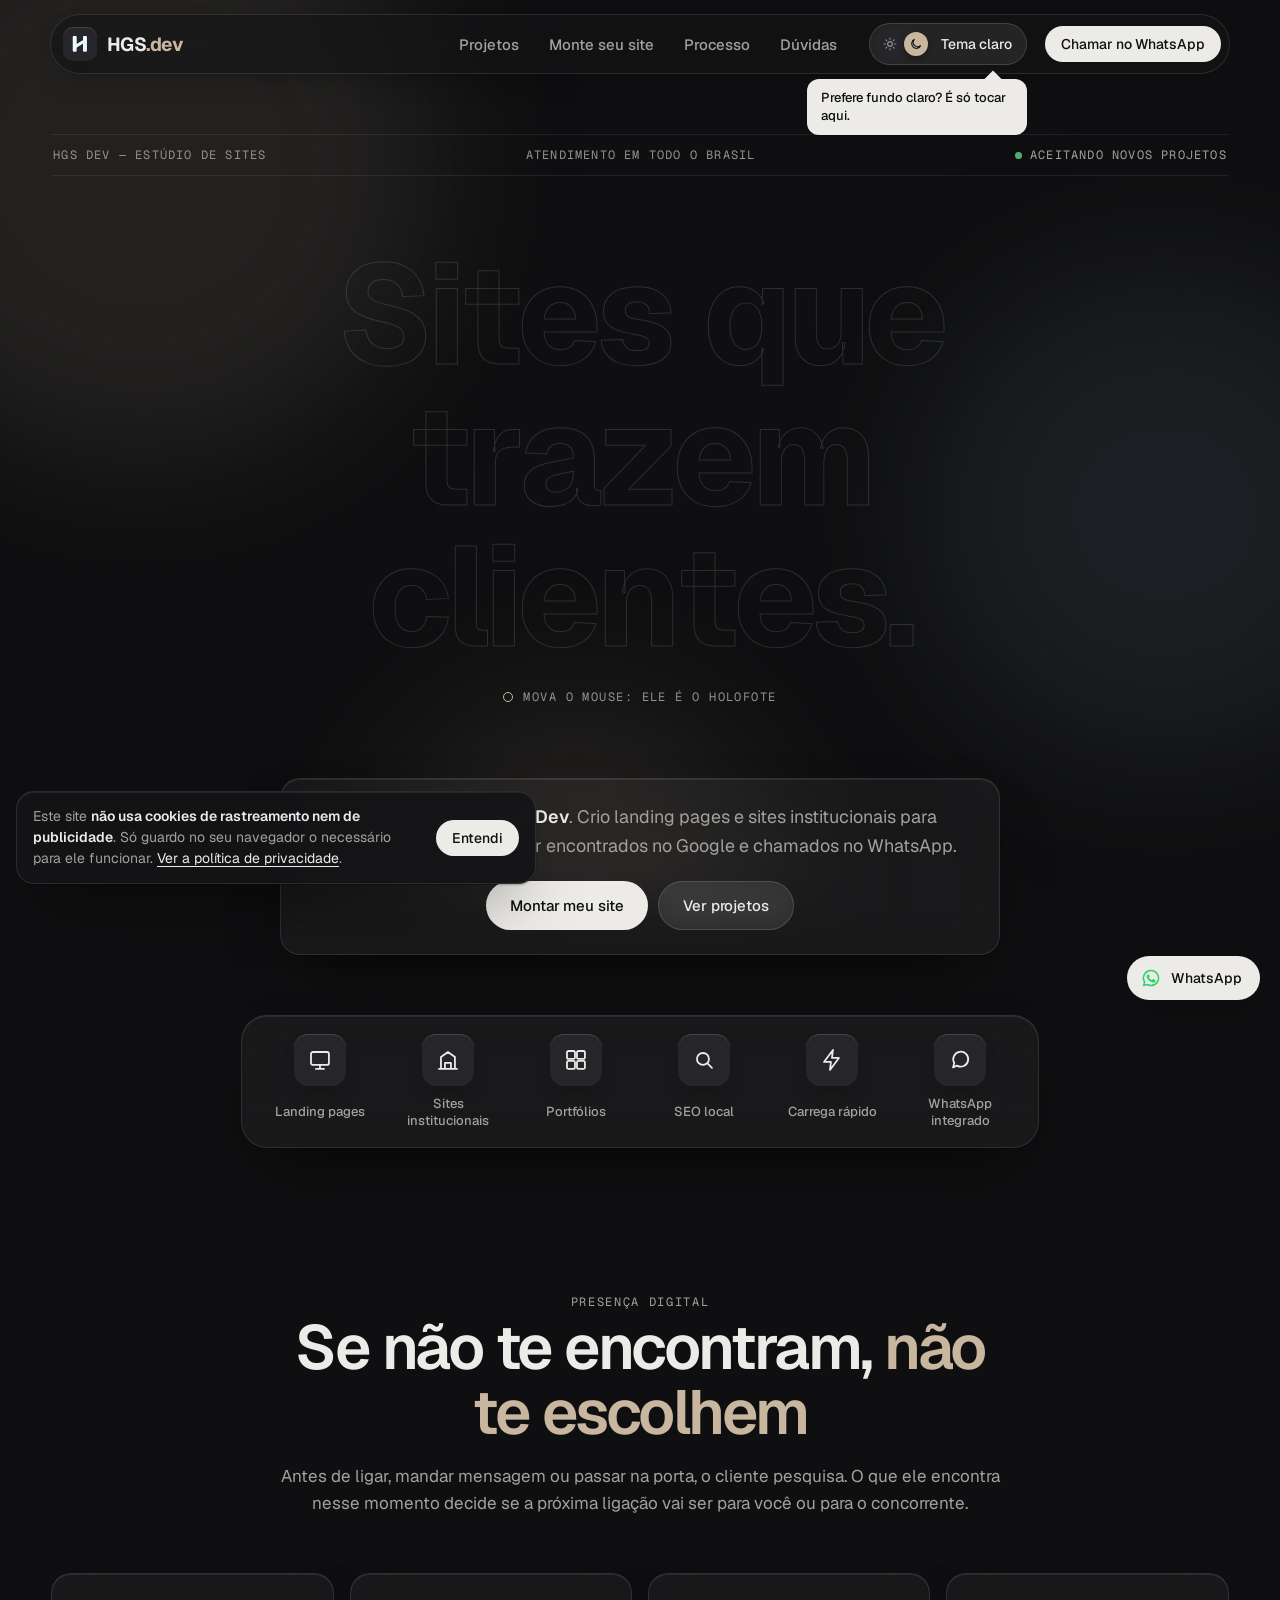
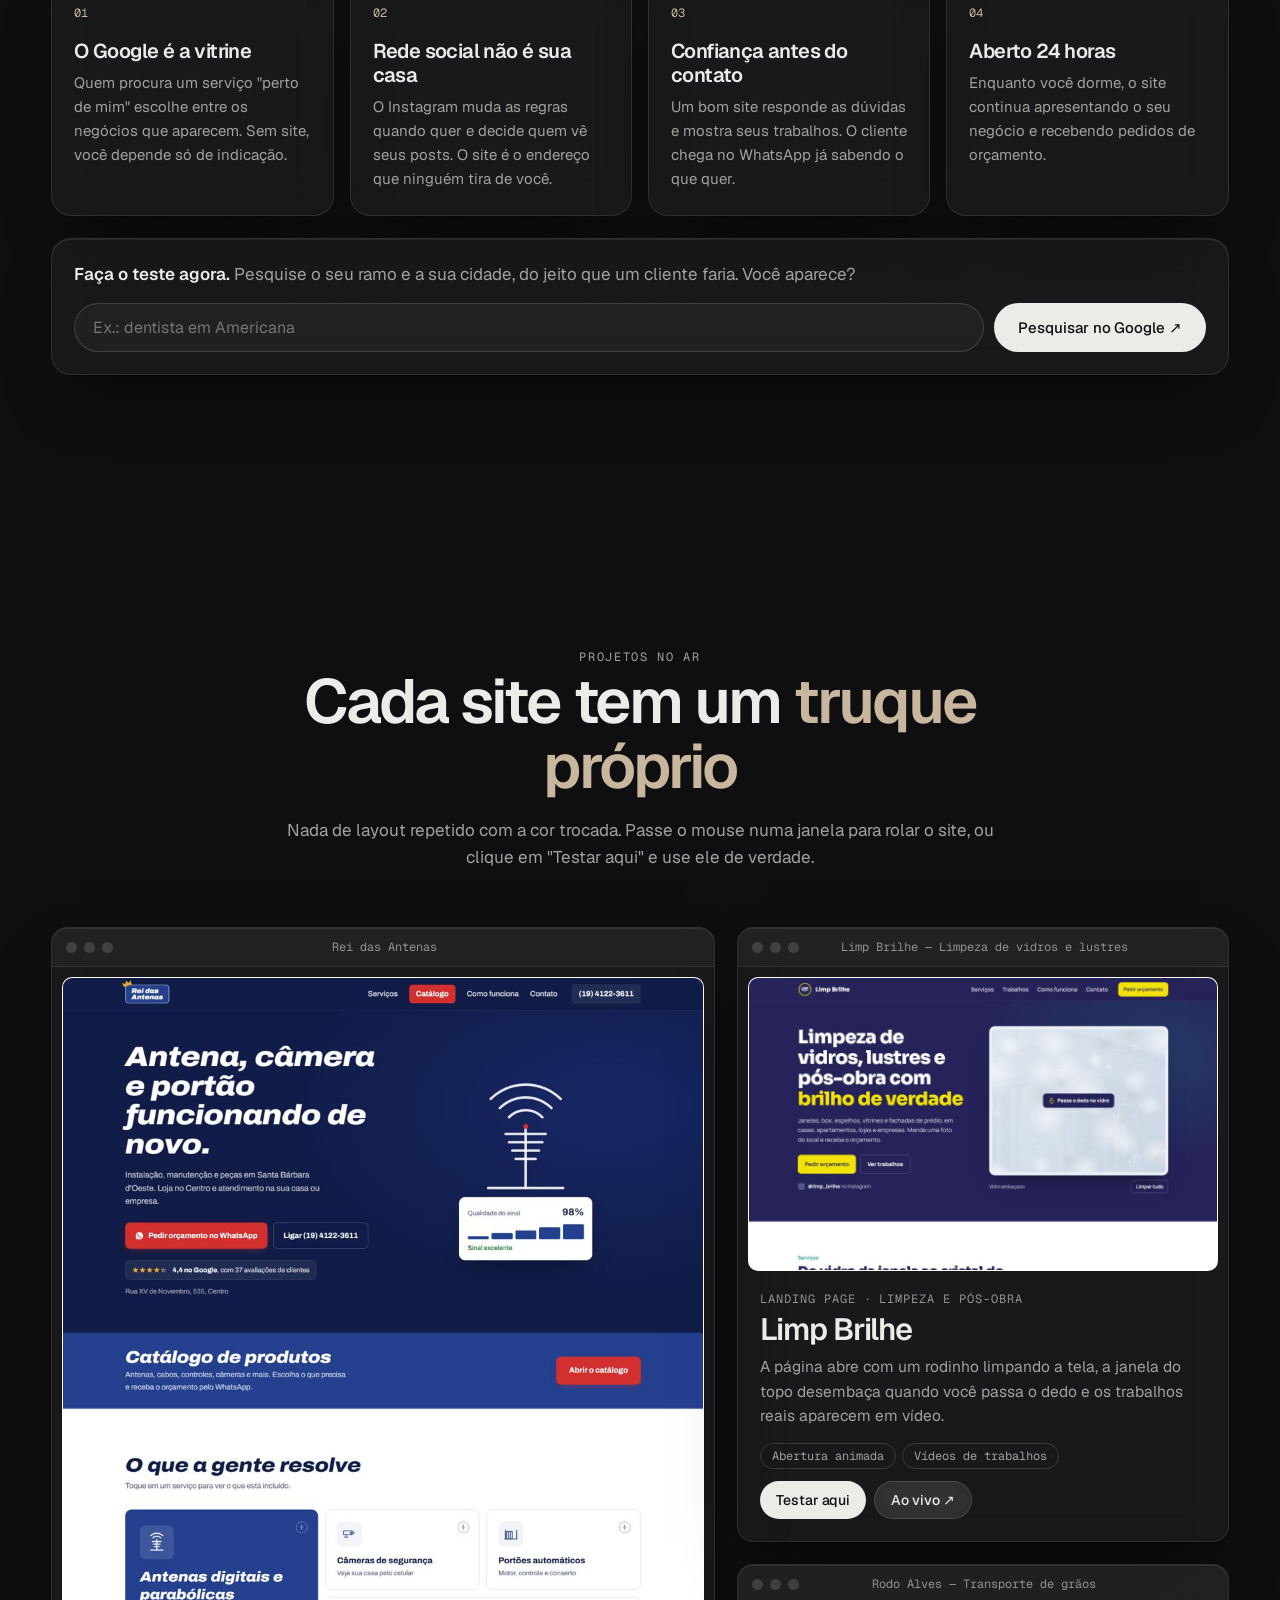
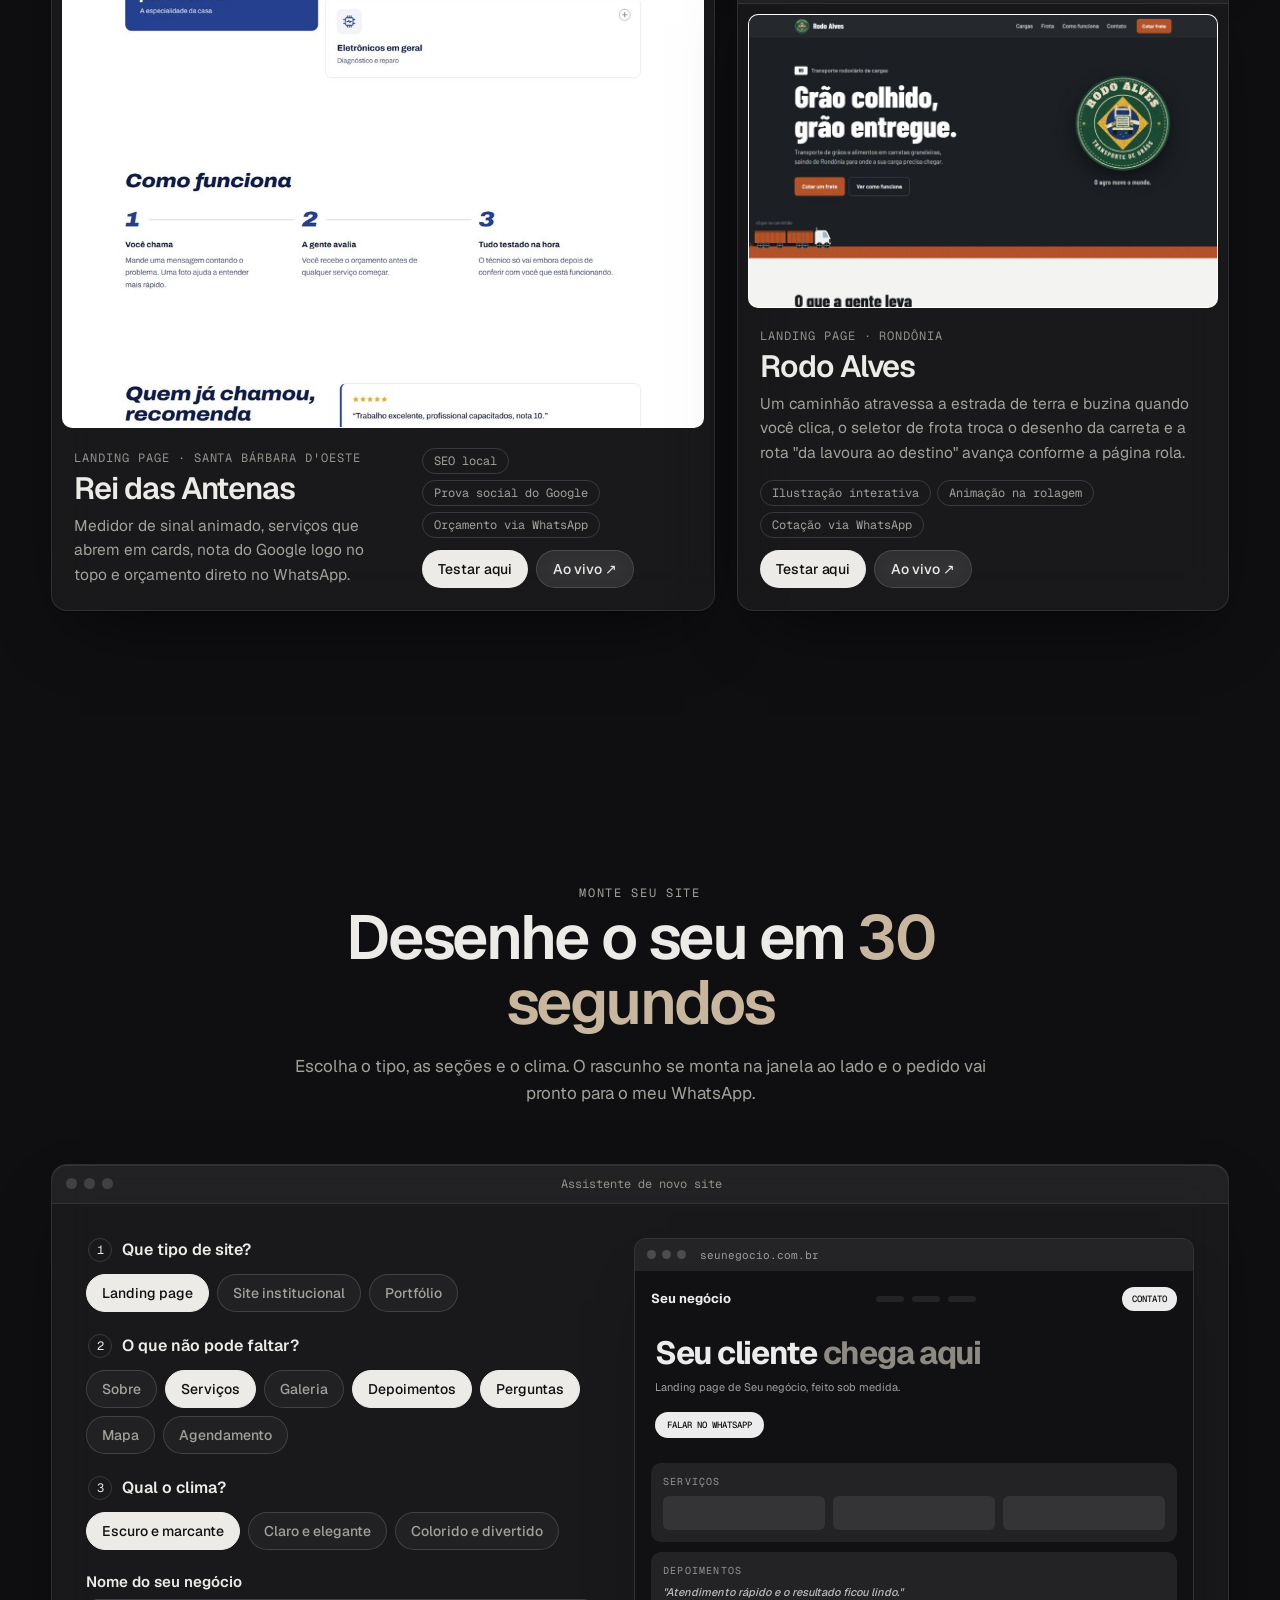
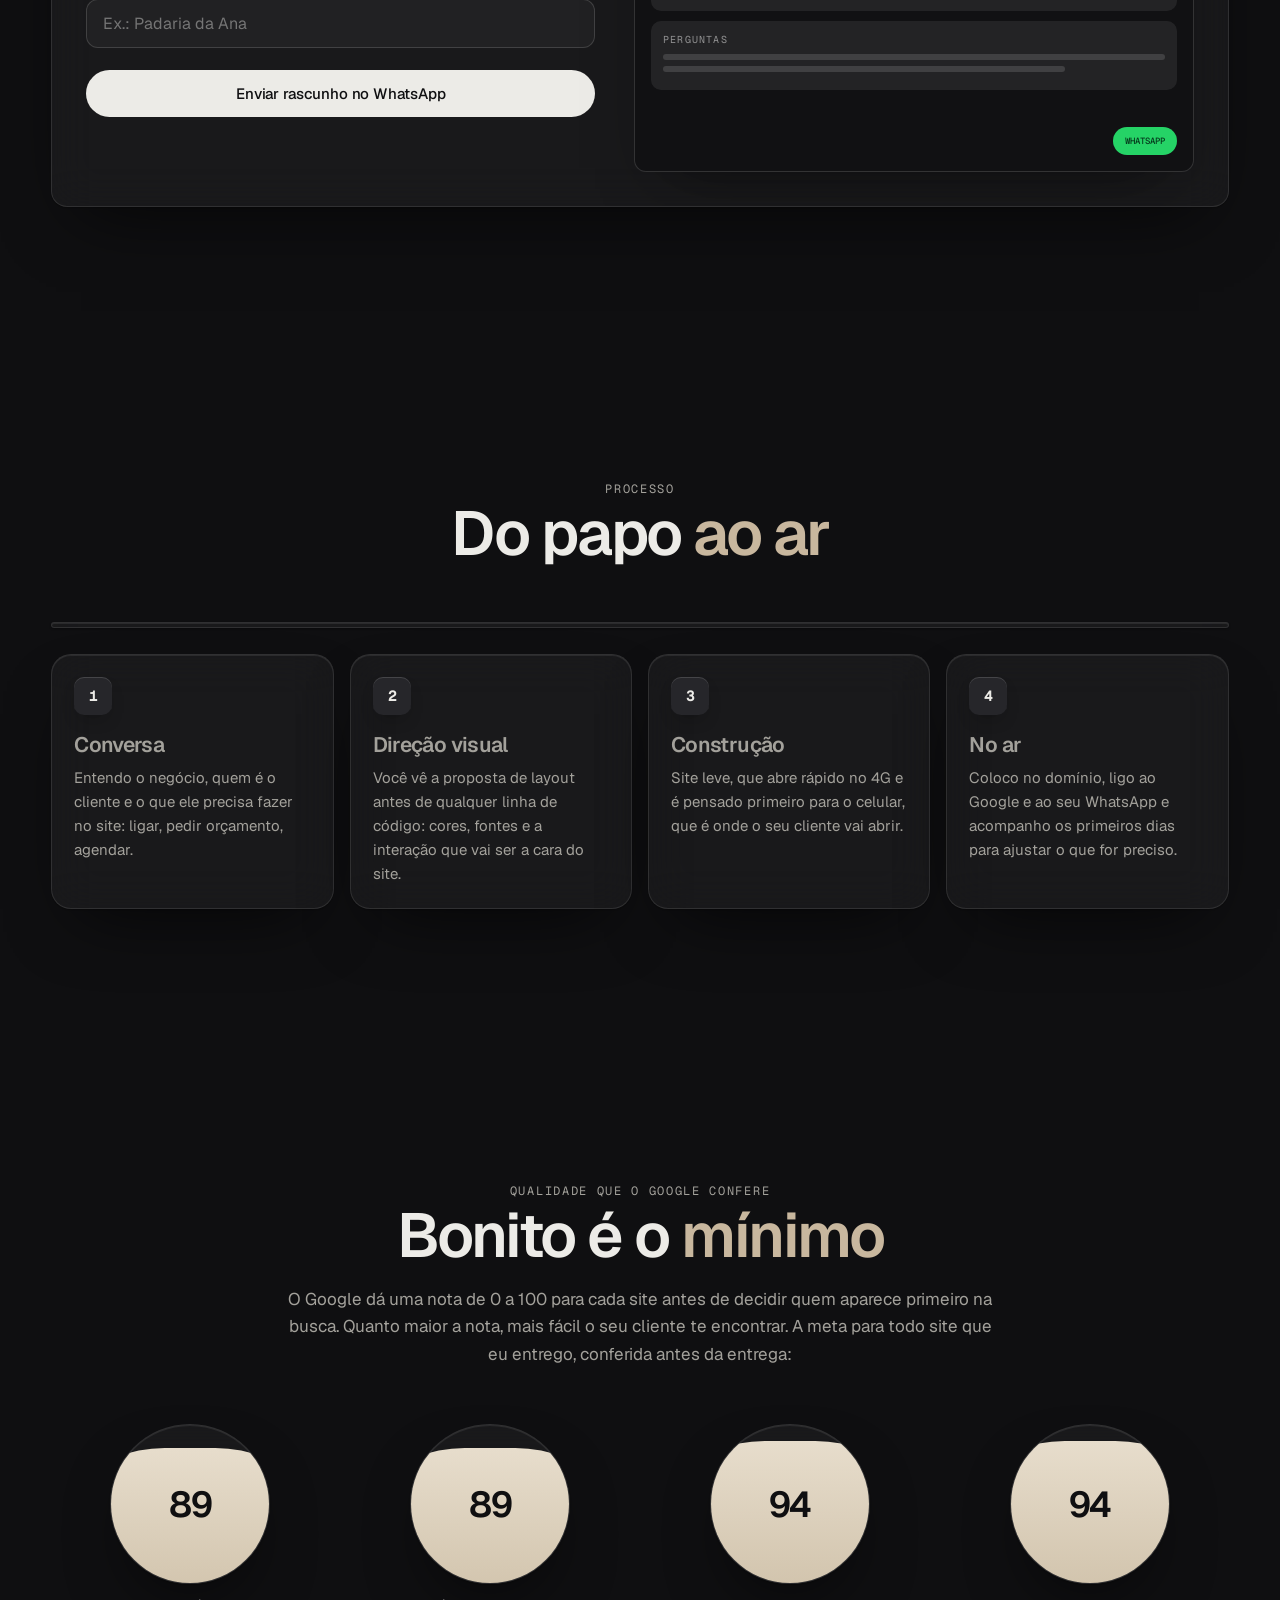
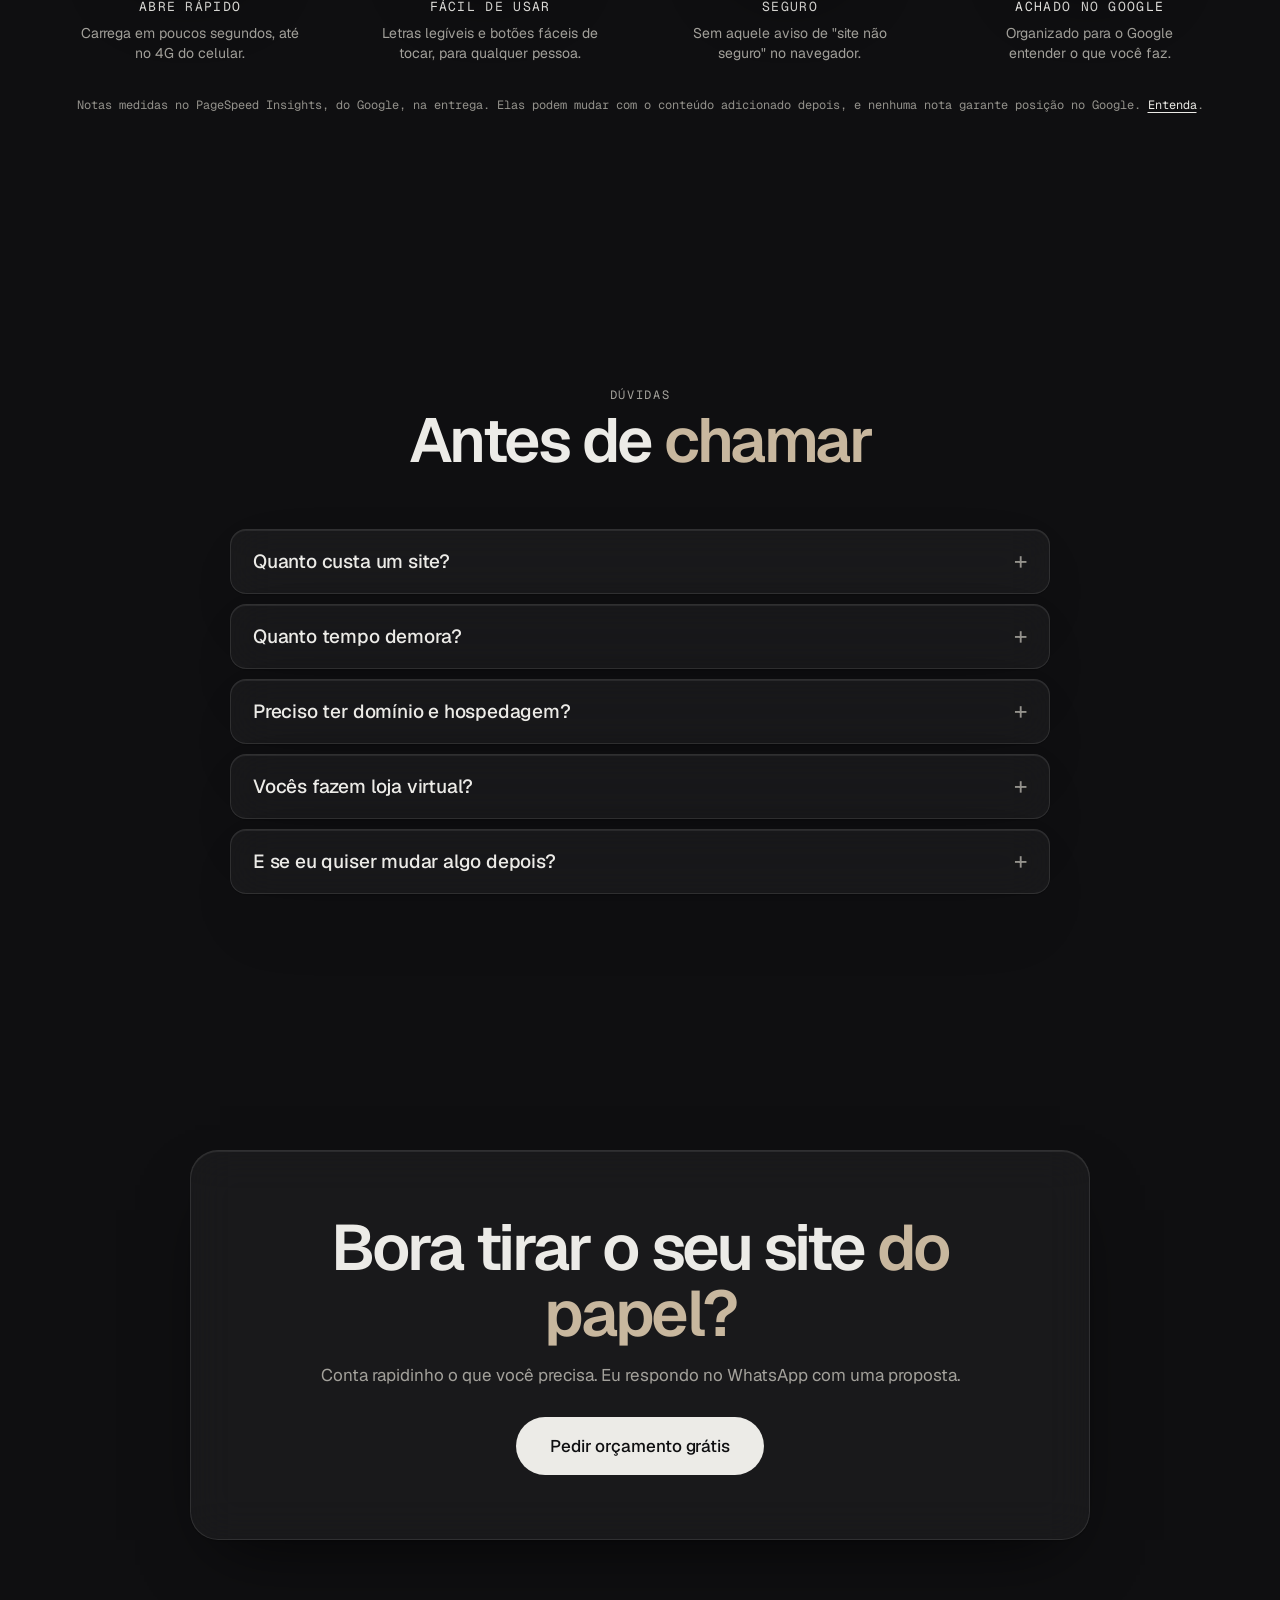
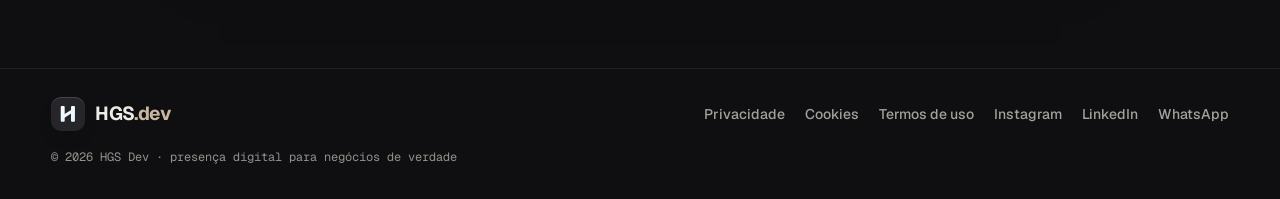
==== commit c4bba506: "Rei das Antenas no domínio próprio e portfólio pessoal fora da vitrine - Links e janela "Testar aqui" ====
--- a/index.html
+++ b/index.html
@@ -37,7 +37,7 @@
   <link rel="icon" href="img/favicon.svg" type="image/svg+xml">
   <link rel="preload" href="fonts/geist-normal-latin.woff2" as="font" type="font/woff2" crossorigin>
   <link rel="stylesheet" href="css/fonts.css">
-  <link rel="stylesheet" href="css/style.css?v=10">
+  <link rel="stylesheet" href="css/style.css?v=11">
   <script>
     // o site sempre abre no tema escuro; o claro vale só enquanto a página estiver aberta
     document.documentElement.dataset.theme = 'dark';
@@ -144,7 +144,7 @@
       </div>
 
       <div class="bento">
-        <article class="window project big reveal" data-url="https://hgsdevv-hash.github.io/rei-das-antenas/">
+        <article class="window project big reveal" data-url="https://oreidasantenas.com.br/">
           <div class="titlebar"><span class="t-icon" style="--o1:#9fc3ff;--o2:#1d3f9a"></span><span class="t-title">Rei das Antenas</span><span class="t-btns"><i></i><i></i><i class="x"></i></span></div>
           <div class="shot"><img src="img/rei-das-antenas-full.jpg" alt="Página da Rei das Antenas: título 'Antena, câmera e portão funcionando de novo.' e um medidor de sinal" loading="lazy"></div>
           <div class="win-body">
@@ -157,7 +157,7 @@
               <ul class="tags"><li>SEO local</li><li>Prova social do Google</li><li>Orçamento via WhatsApp</li></ul>
               <div class="links">
                 <button class="btn btn-aqua btn-sm try">Testar aqui</button>
-                <a class="btn btn-glass btn-sm" href="https://hgsdevv-hash.github.io/rei-das-antenas/" target="_blank" rel="noopener">Ao vivo ↗</a>
+                <a class="btn btn-glass btn-sm" href="https://oreidasantenas.com.br/" target="_blank" rel="noopener">Ao vivo ↗</a>
               </div>
             </div>
           </div>
@@ -194,24 +194,6 @@
               <div class="links">
                 <button class="btn btn-aqua btn-sm try">Testar aqui</button>
                 <a class="btn btn-glass btn-sm" href="https://hgsdevv-hash.github.io/rodo-alves/" target="_blank" rel="noopener">Ao vivo ↗</a>
-              </div>
-            </div>
-          </div>
-        </article>
-        <article class="window project wide reveal" data-url="https://hgsdevv-hash.github.io/hgsdevv-portfolio/">
-          <div class="titlebar"><span class="t-icon" style="--o1:#c7b5ff;--o2:#4b2fc2"></span><span class="t-title">hgsDevv — Portfólio</span><span class="t-btns"><i></i><i></i><i class="x"></i></span></div>
-          <div class="shot"><img src="img/hgsdevv-portfolio-full.jpg" alt="Portfólio hgsDevv: foto do Higor, a cobrinha Pixel no topo e um editor de código" loading="lazy"></div>
-          <div class="win-body">
-            <div>
-              <p class="meta">Portfólio · Projeto pessoal</p>
-              <h3>hgsDevv</h3>
-              <p>Meu portfólio com cara de Super Nintendo: a cobrinha Pixel come maçãs, o SELECT troca o tema e um código de videogame esconde uma surpresa.</p>
-            </div>
-            <div class="win-side">
-              <ul class="tags"><li>Mini game</li><li>Tema claro e escuro</li></ul>
-              <div class="links">
-                <button class="btn btn-aqua btn-sm try">Testar aqui</button>
-                <a class="btn btn-glass btn-sm" href="https://hgsdevv-hash.github.io/hgsdevv-portfolio/" target="_blank" rel="noopener">Ao vivo ↗</a>
               </div>
             </div>
           </div>
--- a/css/style.css
+++ b/css/style.css
@@ -482,15 +482,6 @@
 .sphere-note { margin: 34px 0 0; text-align: center; font: 400 12px var(--mono); color: var(--ink-faint); }
 .sphere-note a { color: var(--ink); text-decoration: underline; text-underline-offset: 3px; }
 
-/* projeto em faixa larga (fim do mosaico) */
-.project.wide { grid-column: 1 / -1; flex-direction: row; align-items: stretch; }
-.project.wide .shot { flex: 1.35; aspect-ratio: 16 / 9; margin: 10px; }
-.project.wide .win-body { flex: 1; align-content: center; }
-@media (max-width: 1080px) {
-  .project.wide { flex-direction: column; }
-  .project.wide .shot { flex: none; aspect-ratio: 16 / 10; margin: 10px 10px 0; }
-}
-
 /* na janela "Testar aqui" o site do projeto roda numa moldura que não repassa o mouse:
    desliga a mãozinha e volta o cursor normal até fechar */
 .modal-open .hand { display: none; }
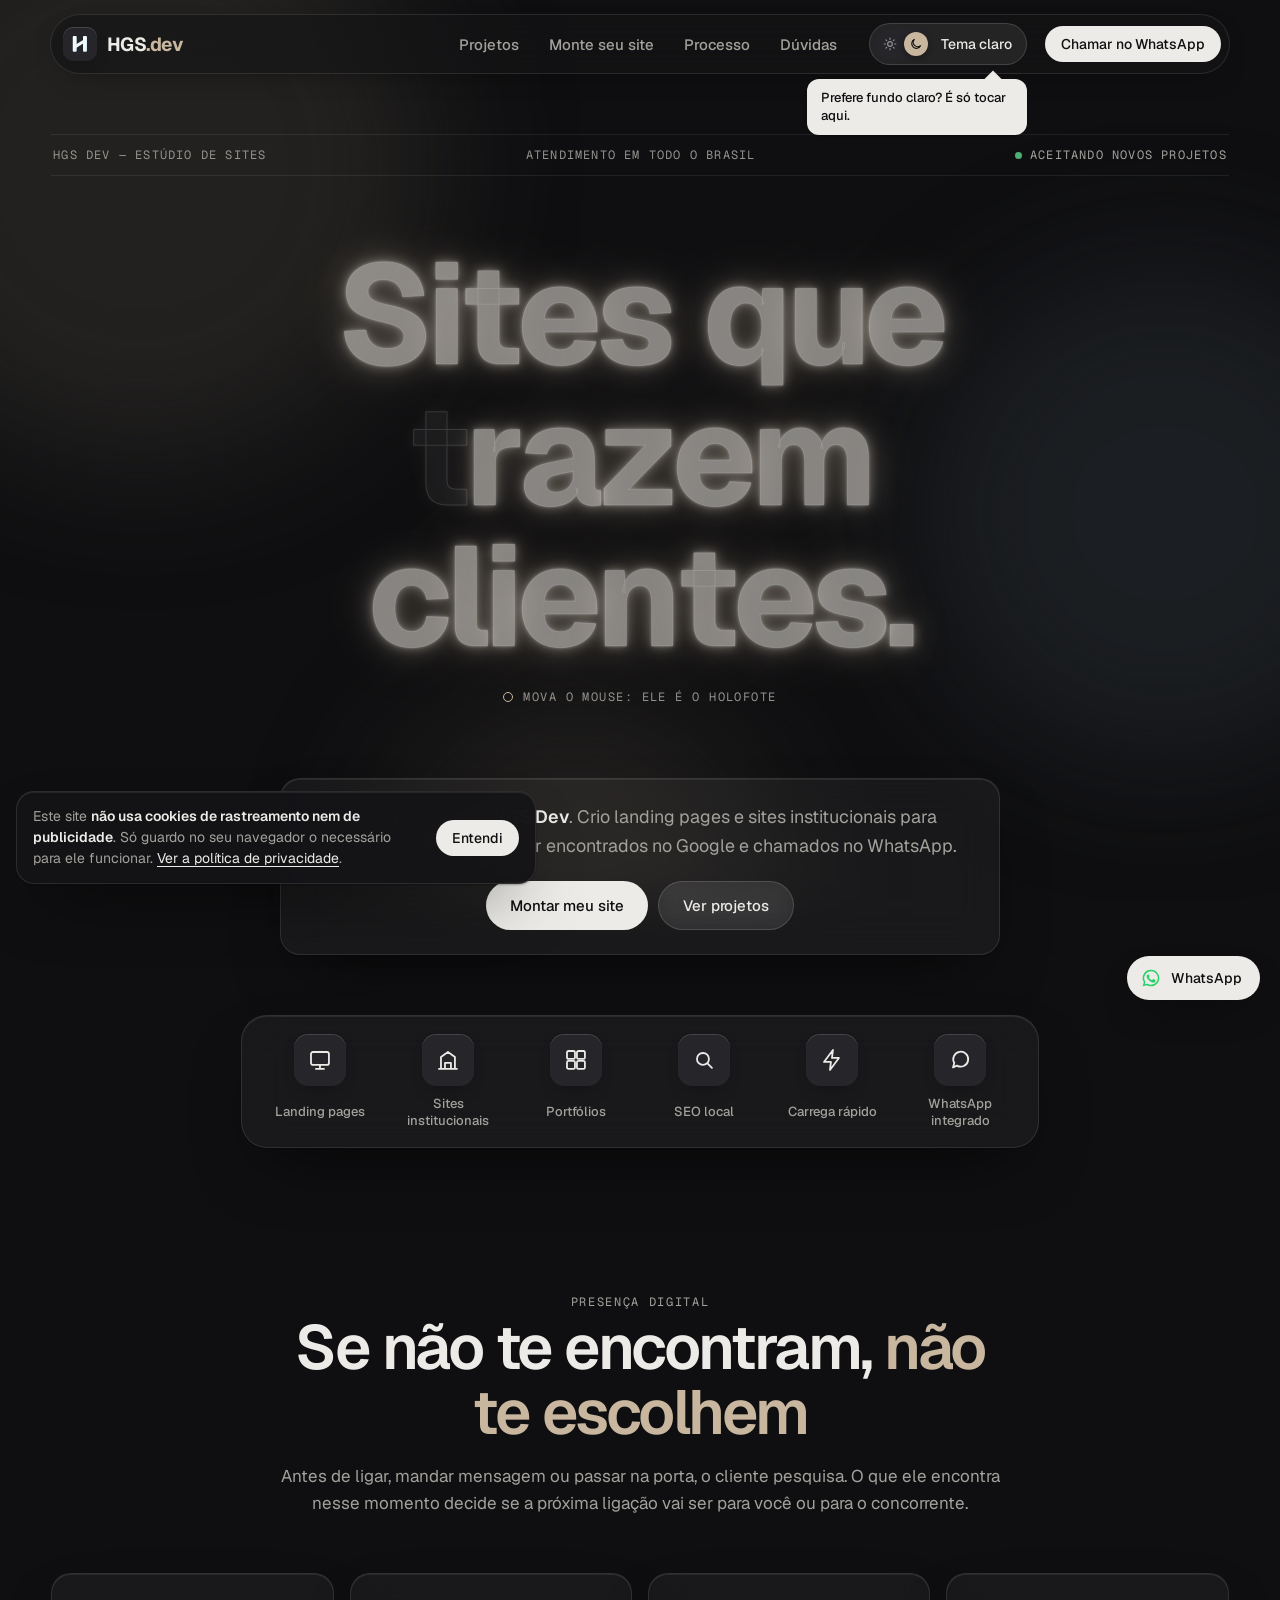
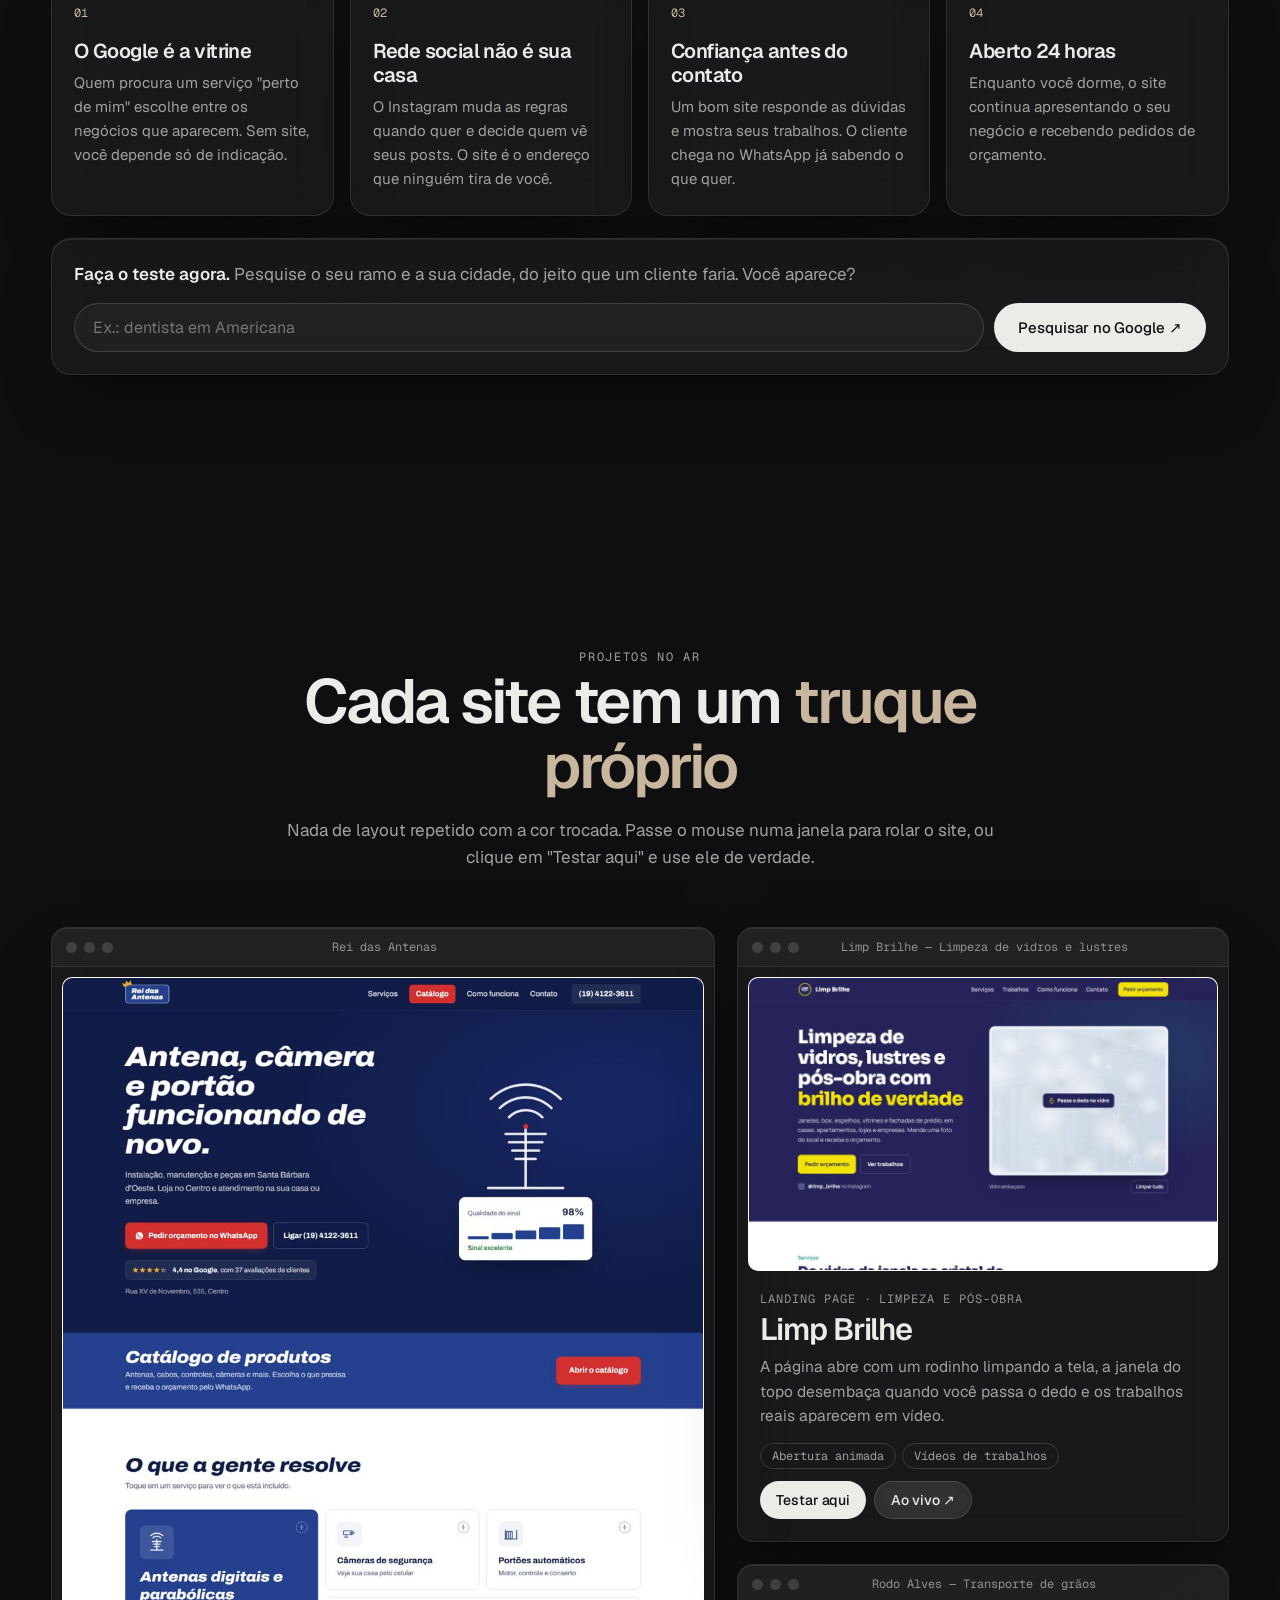
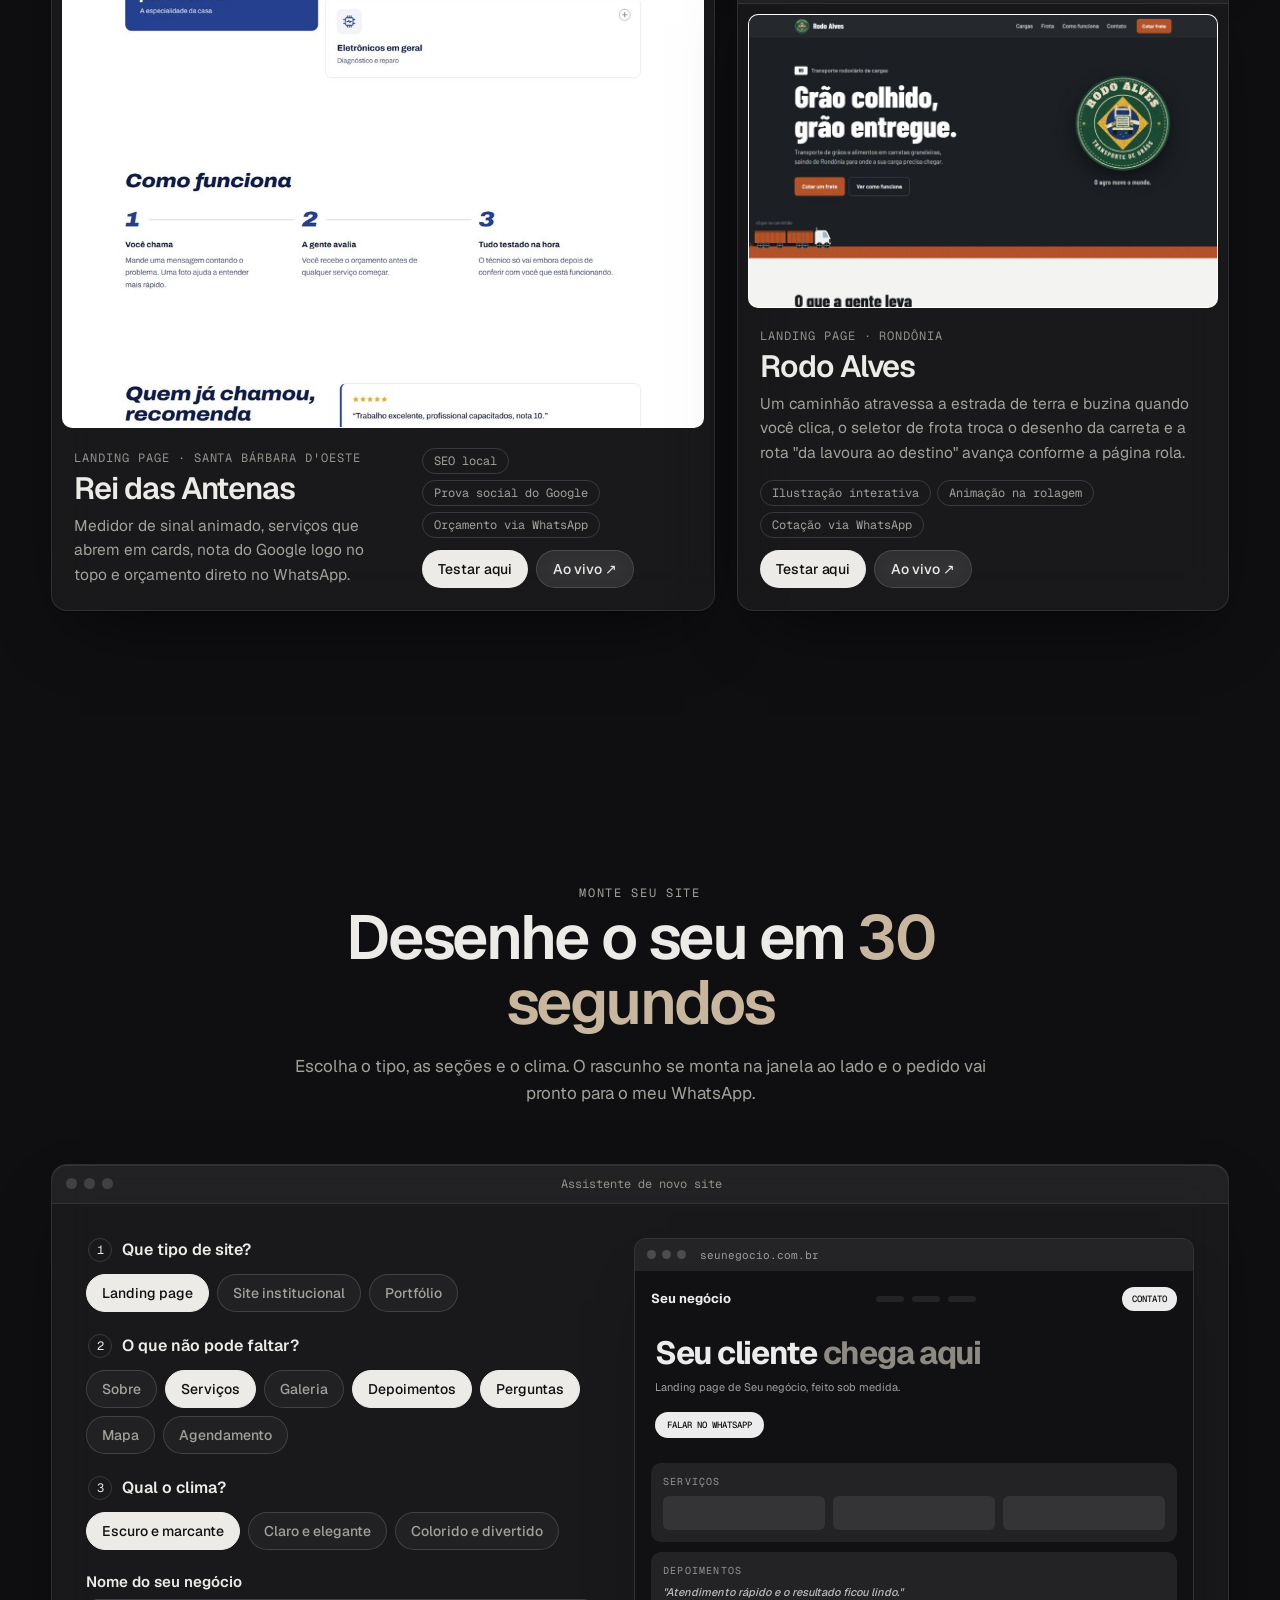
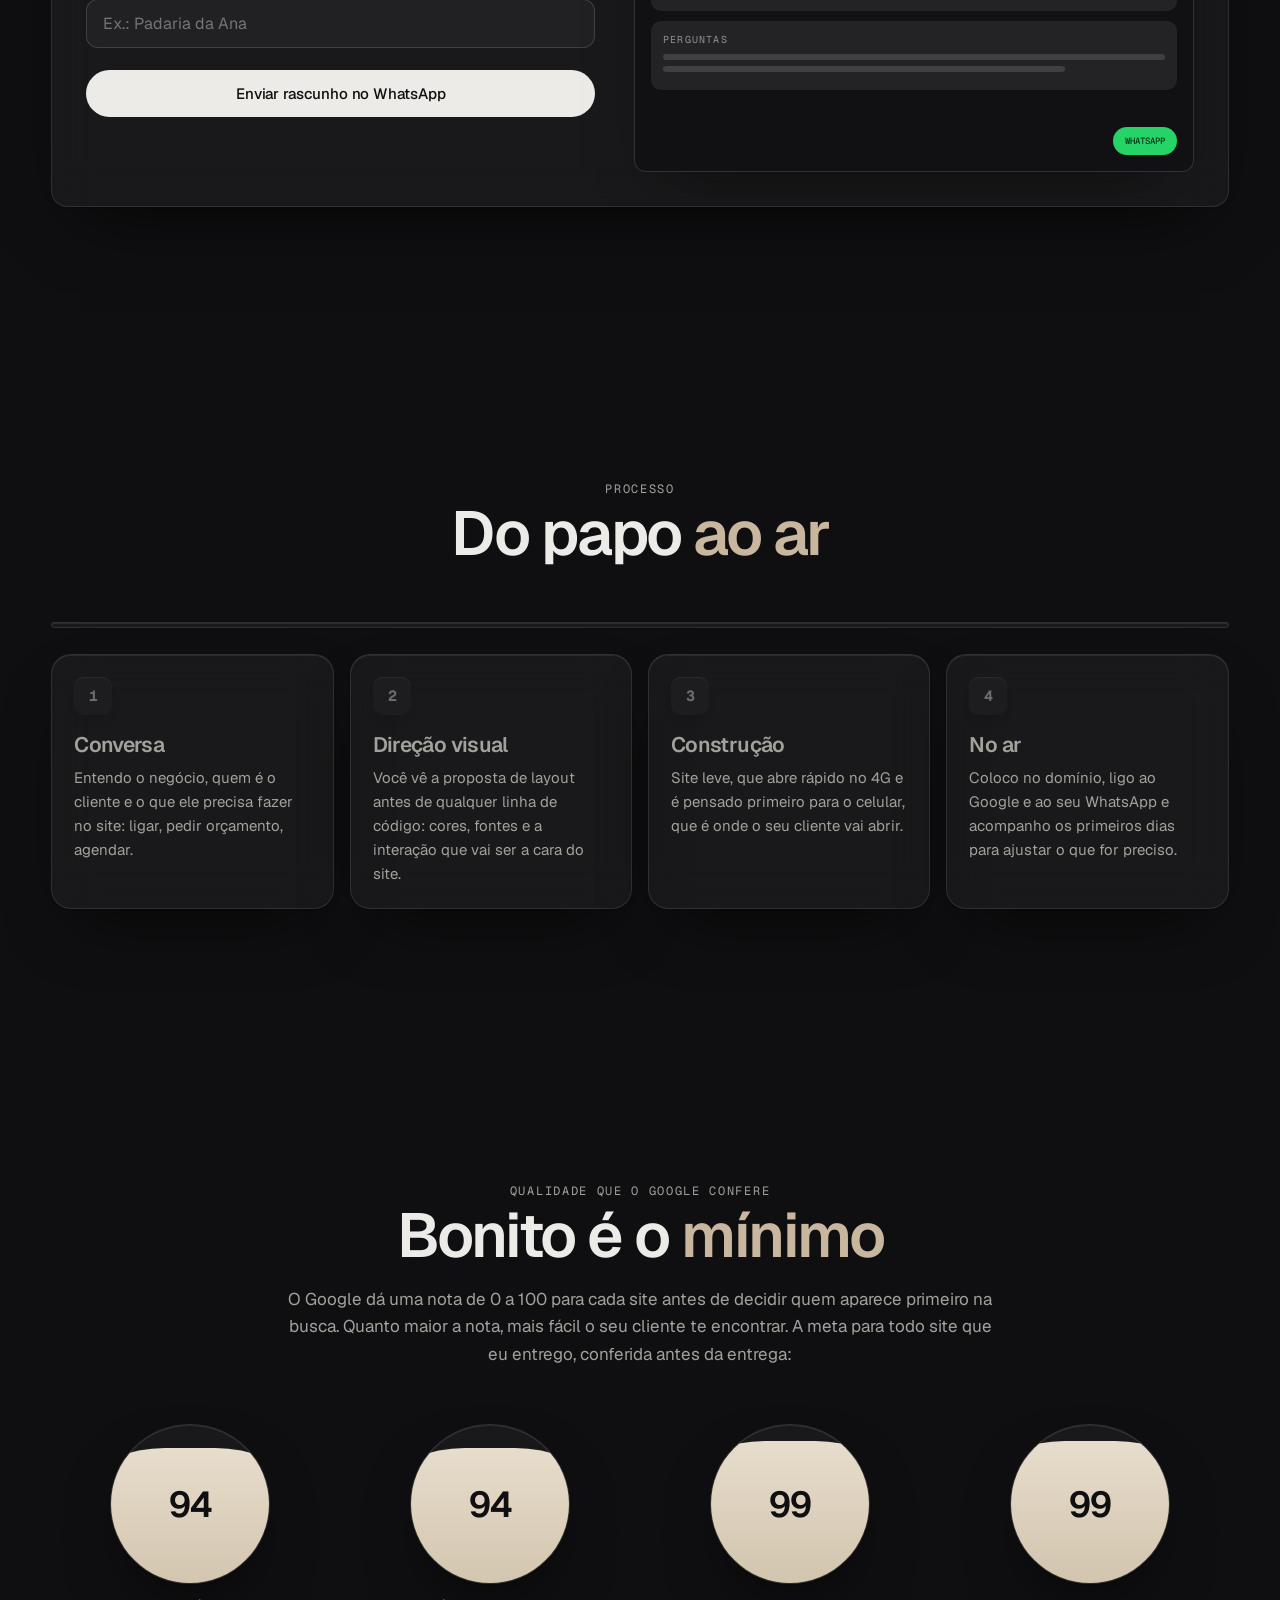
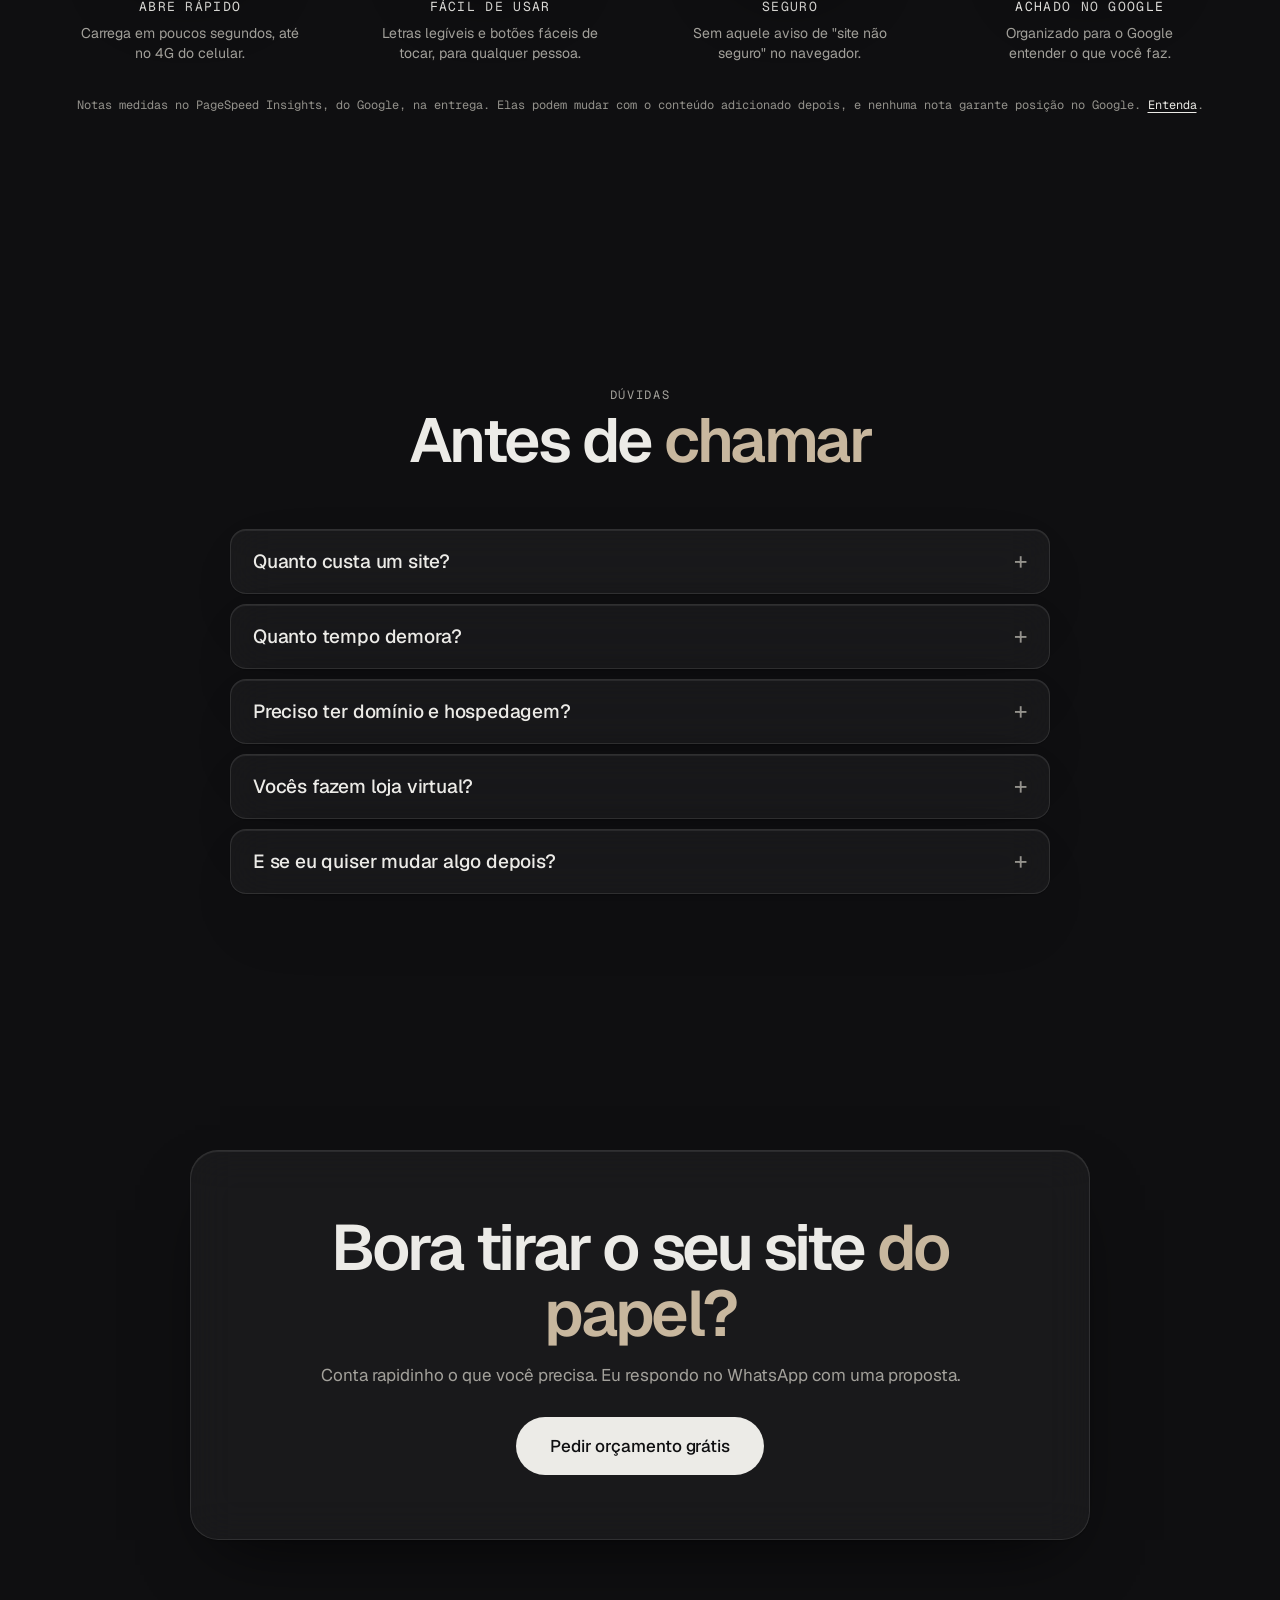
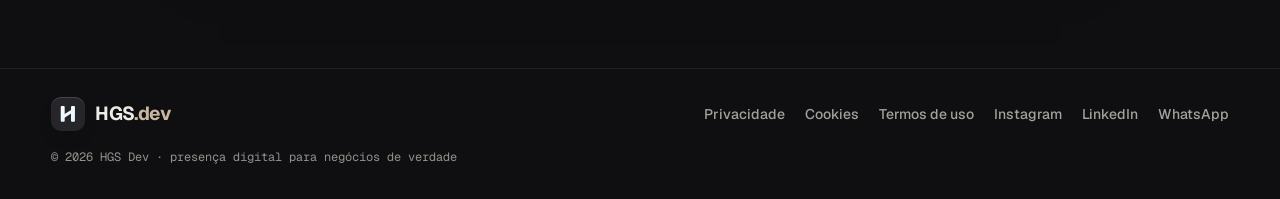
==== commit ef8ae067: "Tira nome do fundador dos dados estruturados e marca nome com data-nosnippet Co-Authored-By: Claude " ====
--- a/index.html
+++ b/index.html
@@ -26,10 +26,8 @@
     "image": "https://www.hgsdev.com.br/img/og.png",
     "telephone": "+55 19 98900-3251",
     "areaServed": { "@type": "Country", "name": "Brasil" },
-    "founder": { "@type": "Person", "name": "Higor Gonçalves dos Santos" },
     "sameAs": [
-      "https://instagram.com/hgsd3sign",
-      "https://www.linkedin.com/in/higorgsantos/"
+      "https://instagram.com/hgsd3sign"
     ],
     "knowsAbout": ["Criação de sites", "Landing pages", "Sites institucionais", "Portfólios", "SEO local"]
   }
@@ -93,7 +91,7 @@
       </div>
 
       <div class="hero-card glass reveal">
-        <p>Eu sou o Higor, da <strong>HGS Dev</strong>. Crio landing pages e sites institucionais para negócios que precisam ser encontrados no Google e chamados no WhatsApp.</p>
+        <p><span data-nosnippet>Eu sou o Higor, da</span> <strong>HGS Dev</strong>. Crio landing pages e sites institucionais para negócios que precisam ser encontrados no Google e chamados no WhatsApp.</p>
         <div class="actions">
           <a class="btn btn-aqua" href="#monte">Montar meu site</a>
           <a class="btn btn-glass" href="#projetos">Ver projetos</a>
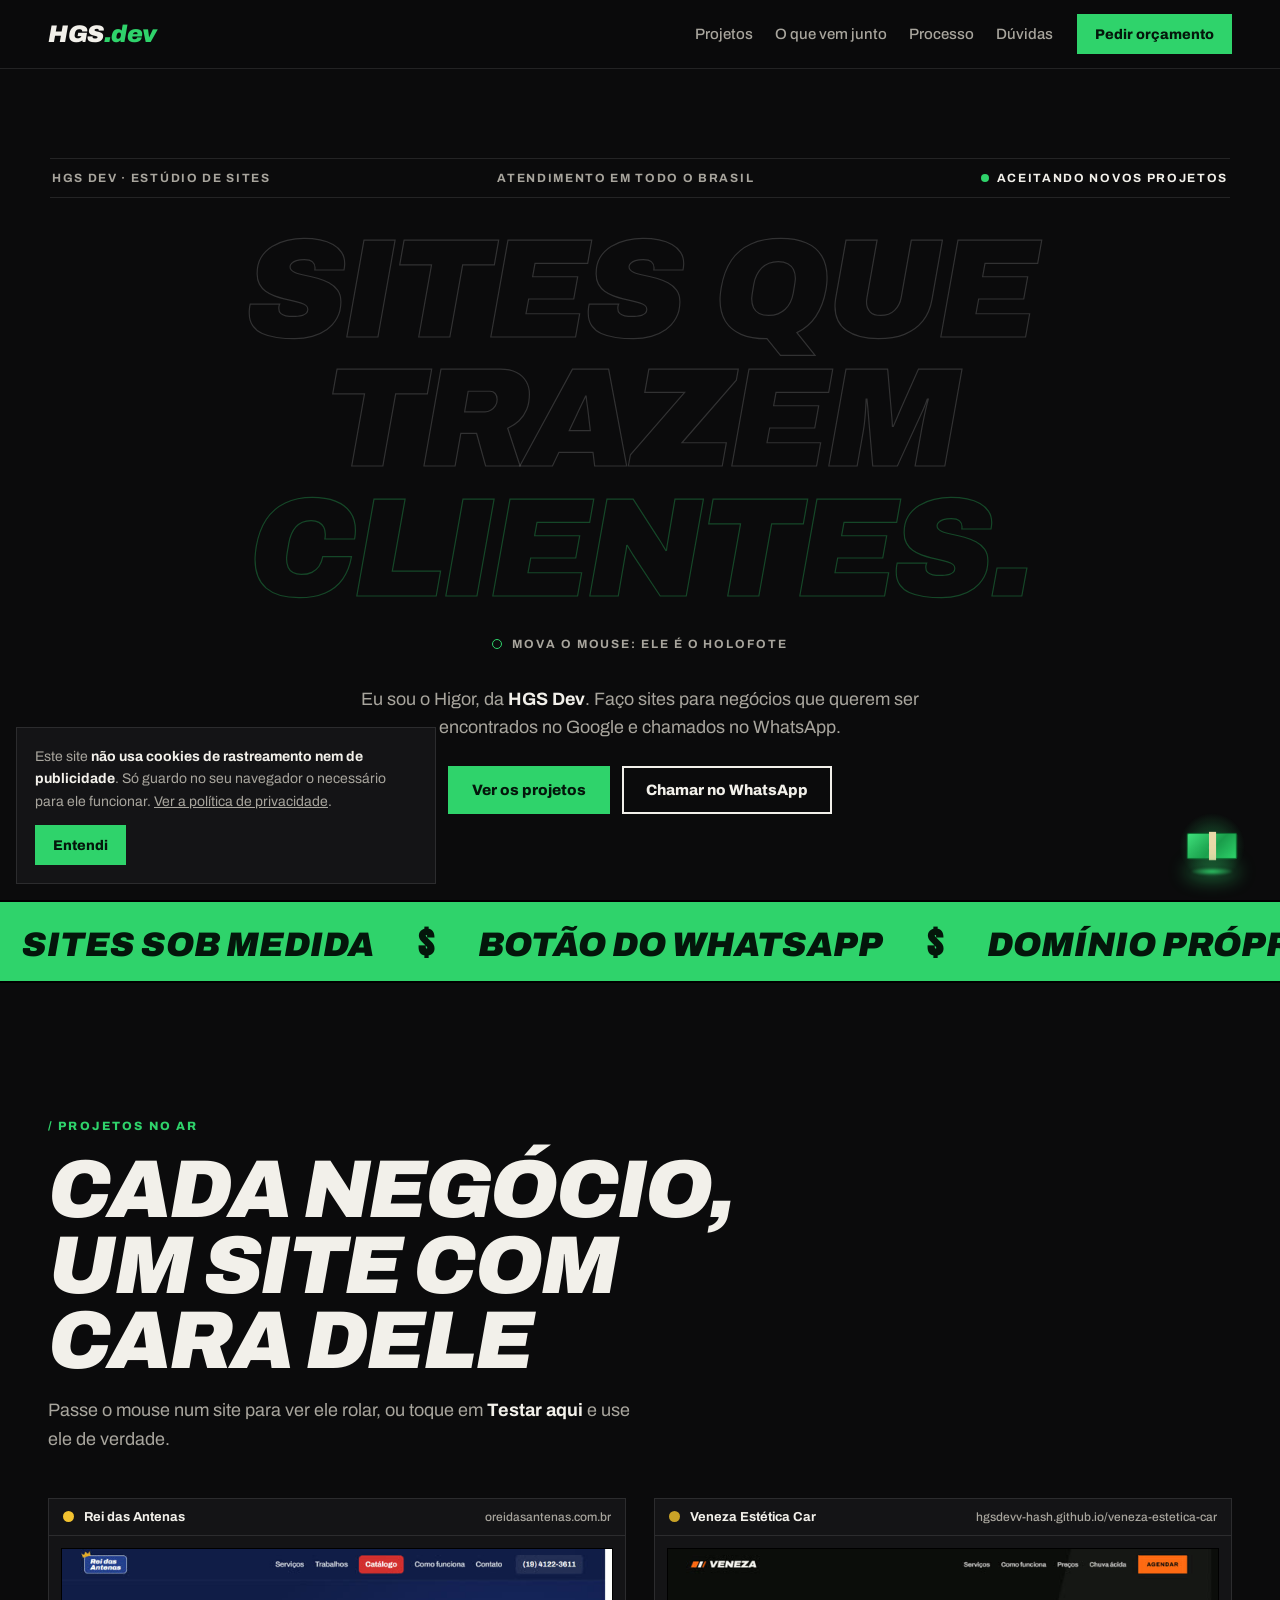
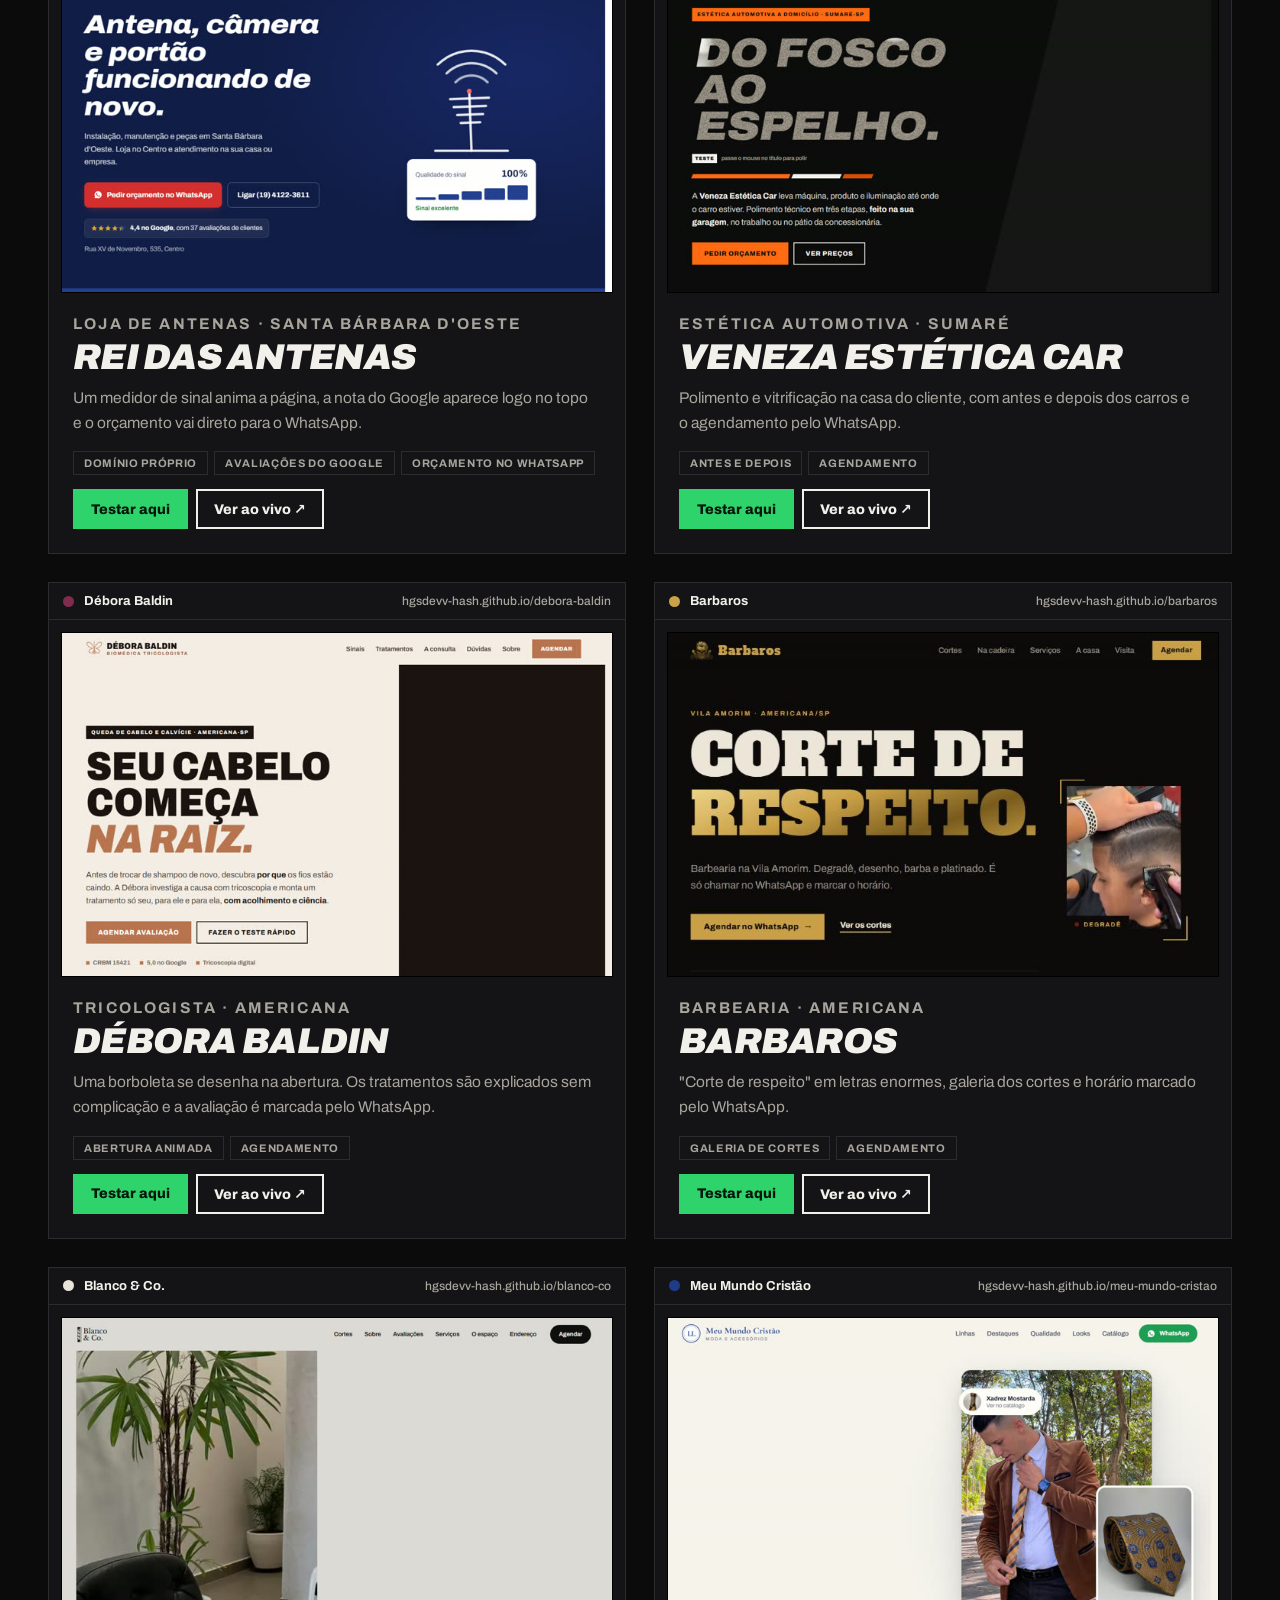
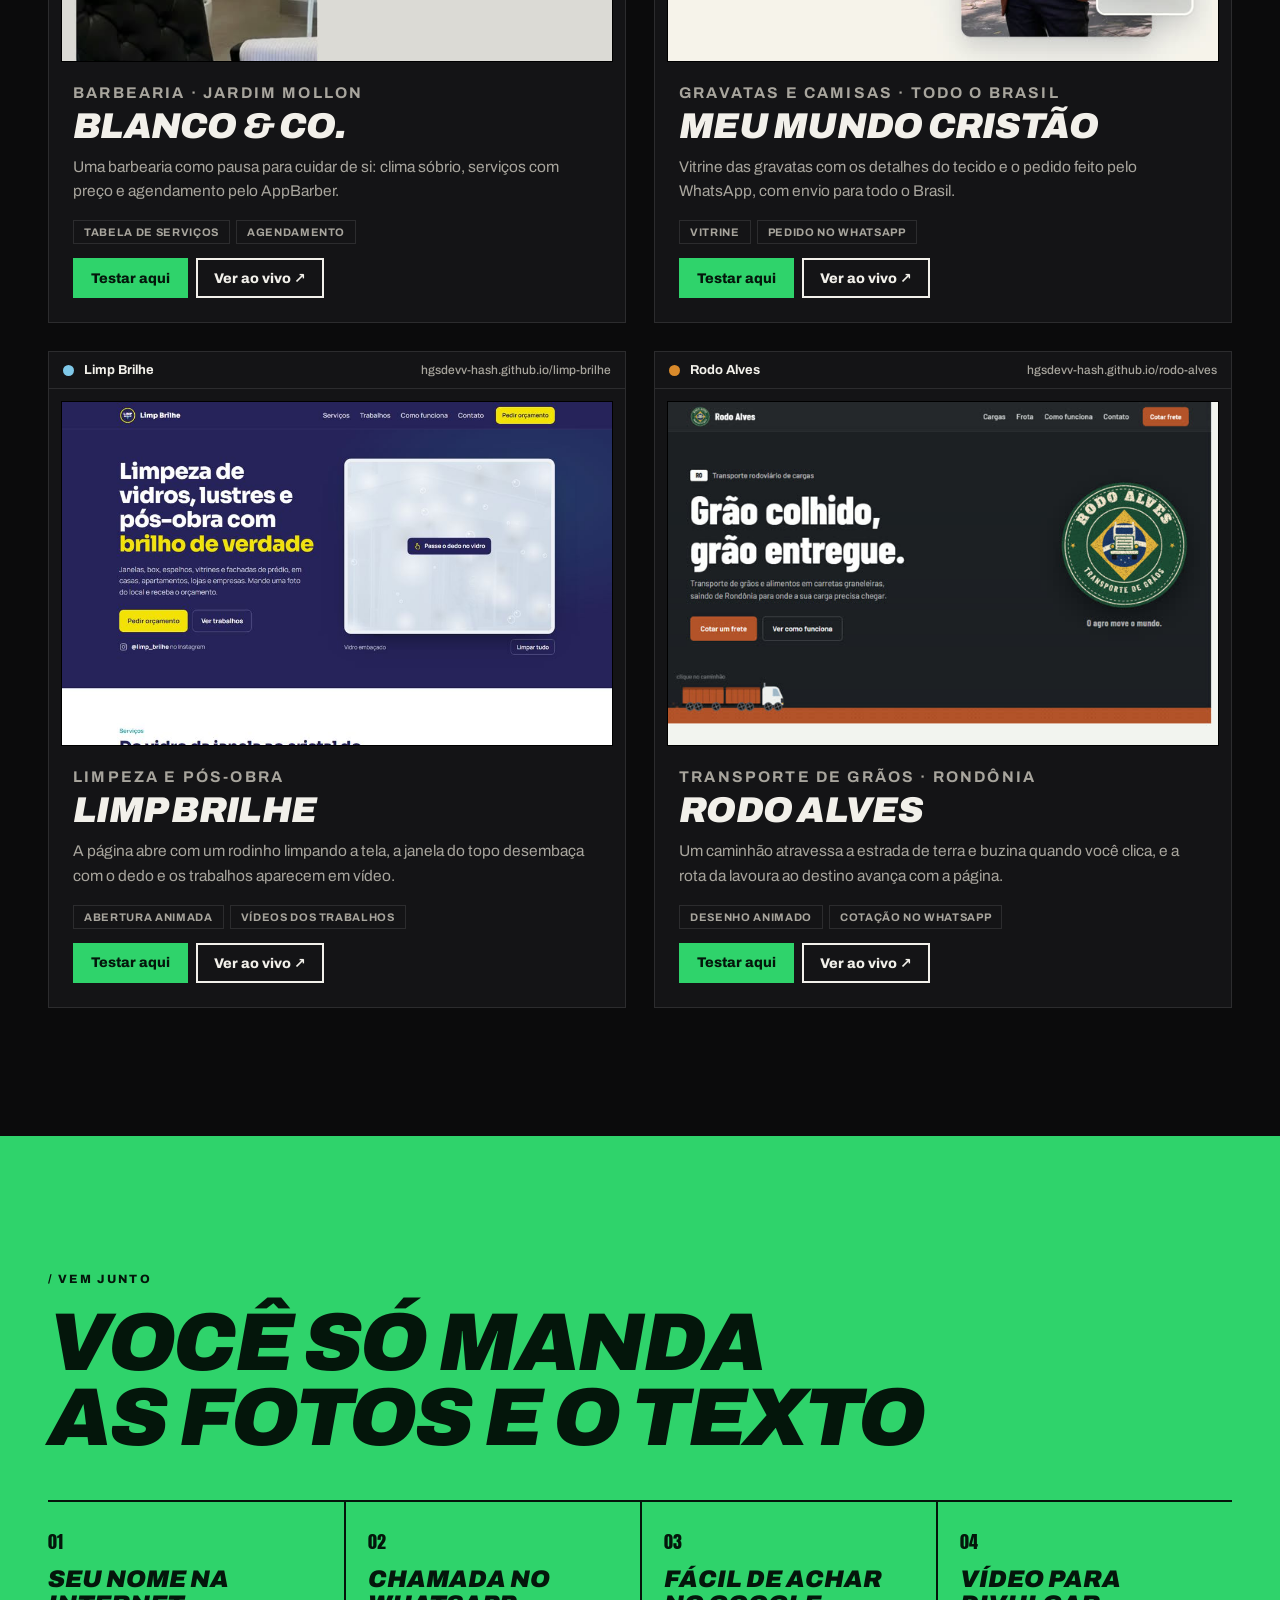
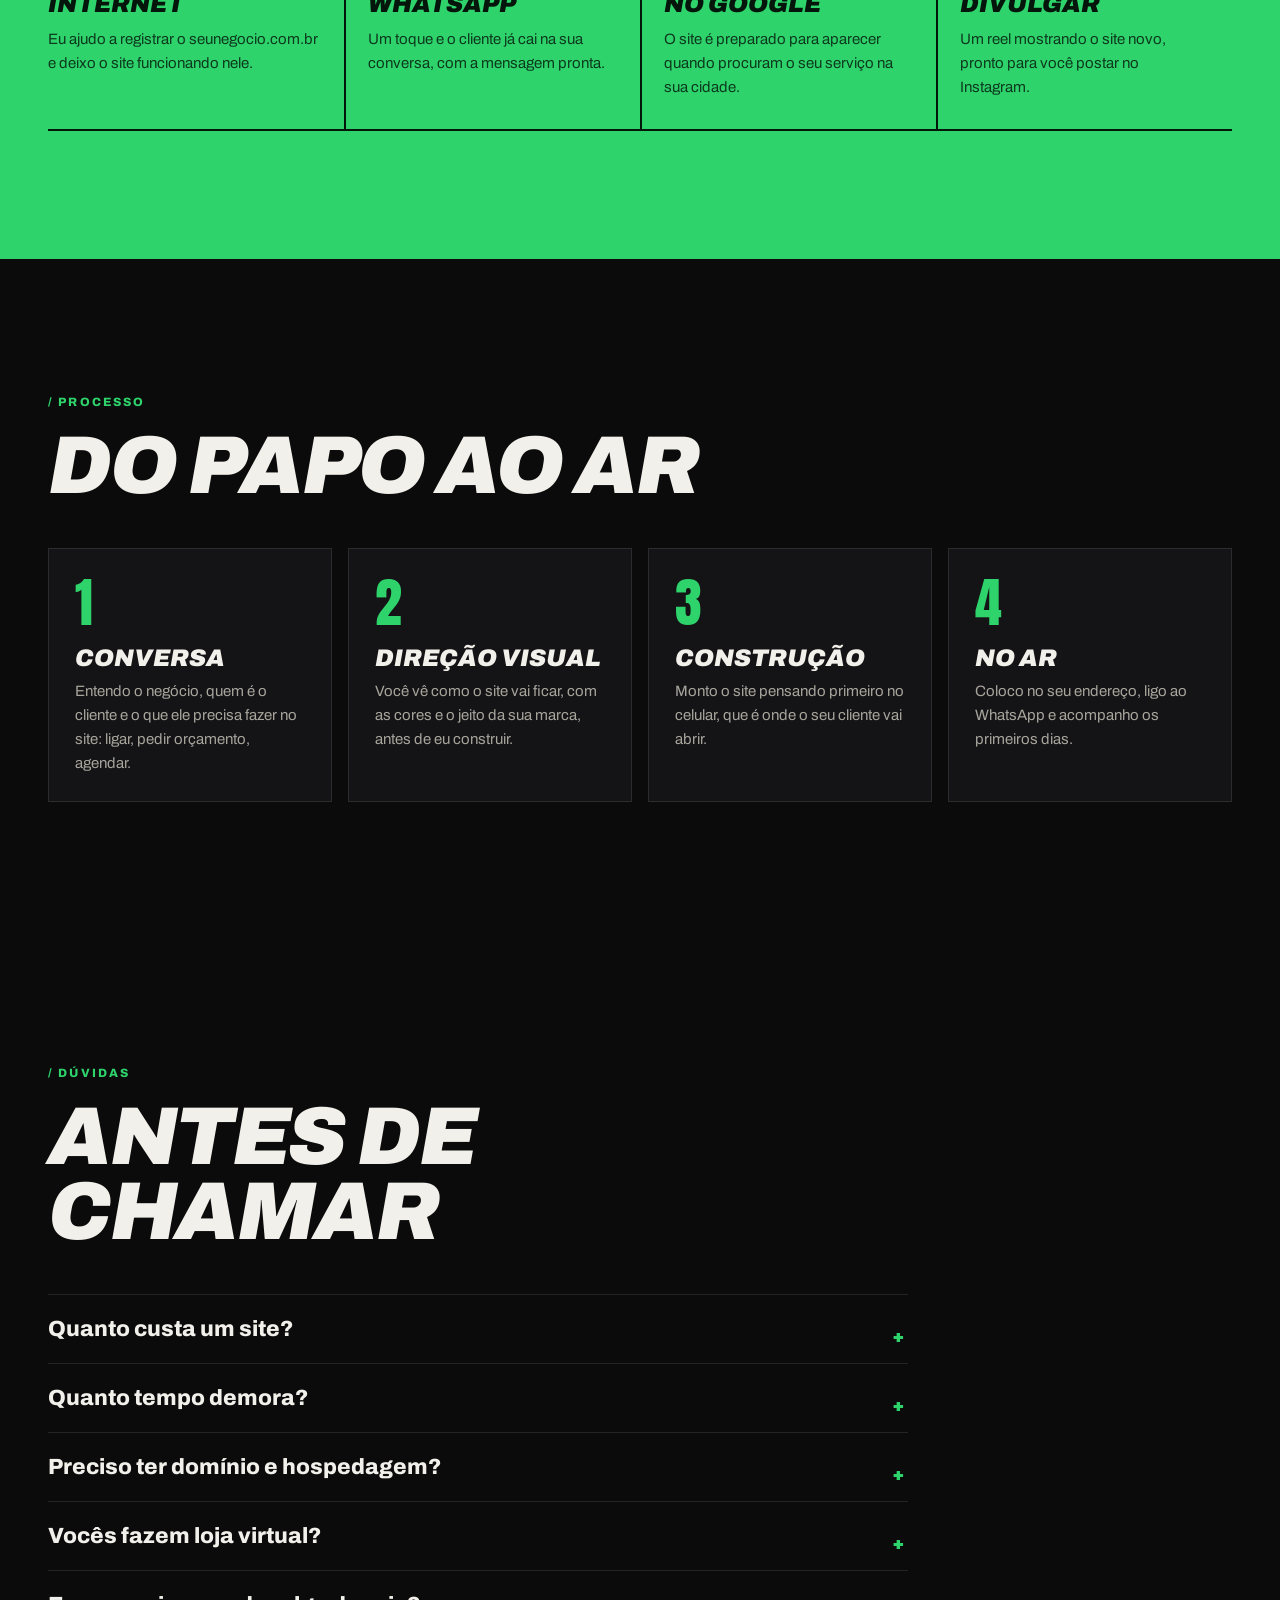
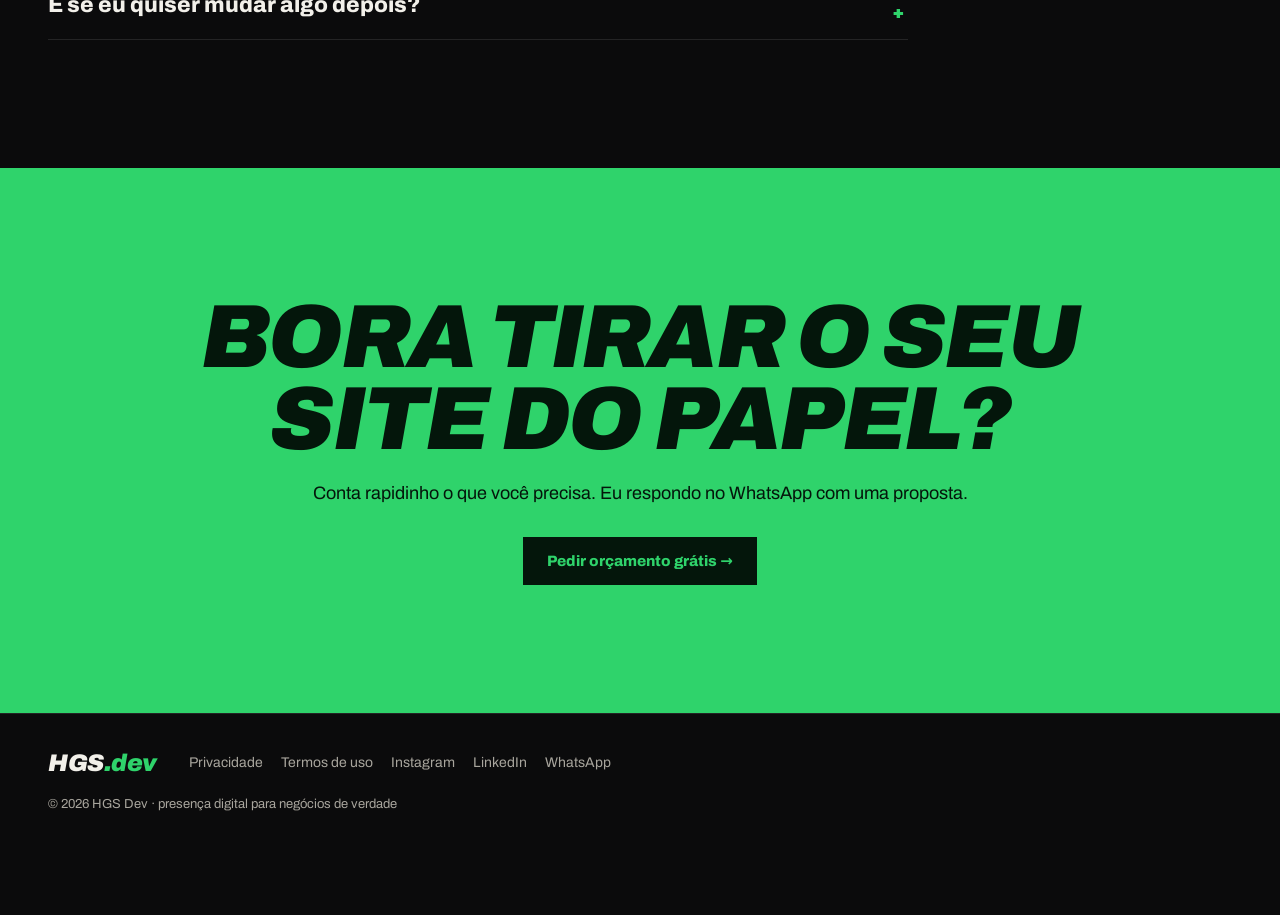
==== commit 0f57f929: "Nova versão do site: letreiro de neon, pickup de dinheiro, projetos em cards Fontes servidas pelo pr" ====
--- a/index.html
+++ b/index.html
@@ -4,17 +4,23 @@
   <meta charset="utf-8">
   <meta name="viewport" content="width=device-width, initial-scale=1">
   <title>HGS Dev | Criação de Sites</title>
-  <meta name="description" content="Estúdio de criação de sites: landing pages, sites institucionais e portfólios rápidos, pensados para o seu negócio ser encontrado e escolhido.">
-  <meta property="og:title" content="HGS Dev | Criação de Sites">
-  <meta property="og:description" content="Sites profissionais que trazem clientes. Landing pages e sites institucionais sob medida.">
+  <meta name="description" content="Estúdio de criação de sites: landing pages, sites institucionais e portfólios para negócios que querem ser encontrados no Google e chamados no WhatsApp. Atendimento em todo o Brasil.">
+  <link rel="canonical" href="https://www.hgsdev.com.br/">
   <meta property="og:type" content="website">
   <meta property="og:url" content="https://www.hgsdev.com.br/">
   <meta property="og:site_name" content="HGS Dev">
   <meta property="og:locale" content="pt_BR">
+  <meta property="og:title" content="HGS Dev | Criação de Sites">
+  <meta property="og:description" content="Sites que trazem clientes. Veja os projetos no ar.">
   <meta property="og:image" content="https://www.hgsdev.com.br/img/og.png">
   <meta name="twitter:card" content="summary_large_image">
-  <link rel="canonical" href="https://www.hgsdev.com.br/">
-  <meta name="theme-color" content="#0f0f11">
+  <meta name="theme-color" content="#0b0b0c">
+  <link rel="icon" href="img/favicon.svg" type="image/svg+xml">
+  <link rel="preload" href="fonts/archivo-italic-latin.woff2" as="font" type="font/woff2" crossorigin>
+  <link rel="stylesheet" href="css/fonts-v2.css?v=1">
+  <link rel="stylesheet" href="css/site.css?v=5">
+  <!-- a abertura só aparece na primeira visita -->
+  <script>try { if (localStorage.getItem('hgs-intro')) document.documentElement.classList.add('no-intro'); } catch (e) {}</script>
   <script type="application/ld+json">
   {
     "@context": "https://schema.org",
@@ -22,299 +28,130 @@
     "name": "HGS Dev",
     "description": "Estúdio de criação de sites: landing pages, sites institucionais e portfólios para negócios que querem ser encontrados no Google.",
     "url": "https://www.hgsdev.com.br/",
-    "logo": "https://www.hgsdev.com.br/img/favicon.svg",
-    "image": "https://www.hgsdev.com.br/img/og.png",
     "telephone": "+55 19 98900-3251",
     "areaServed": { "@type": "Country", "name": "Brasil" },
-    "sameAs": [
-      "https://instagram.com/hgsd3sign"
-    ],
-    "knowsAbout": ["Criação de sites", "Landing pages", "Sites institucionais", "Portfólios", "SEO local"]
+    "sameAs": ["https://instagram.com/hgsd3sign"]
   }
   </script>
-  <link rel="icon" href="img/favicon.svg" type="image/svg+xml">
-  <link rel="preload" href="fonts/geist-normal-latin.woff2" as="font" type="font/woff2" crossorigin>
-  <link rel="stylesheet" href="css/fonts.css">
-  <link rel="stylesheet" href="css/style.css?v=11">
-  <script>
-    // o site sempre abre no tema escuro; o claro vale só enquanto a página estiver aberta
-    document.documentElement.dataset.theme = 'dark';
-  </script>
 </head>
-<body>
-  <a class="skip-link" href="#topo">Pular para o conteúdo</a>
-  <div class="backdrop" aria-hidden="true"><span></span><span></span><span></span></div>
+<body class="is-loading">
+  <!-- Abertura: a marca se desenha, acende e a página aparece -->
+  <div class="intro" aria-hidden="true">
+    <svg class="intro-logo" viewBox="0 0 420 120">
+      <text x="50%" y="88" text-anchor="middle">HGS</text>
+    </svg>
+    <div class="intro-sub"><span>.dev</span> estúdio de sites</div>
+    <div class="intro-bar"><i></i></div>
+  </div>
 
-  <header class="taskbar">
-    <a href="#topo" class="brand" aria-label="HGS Dev, início">
-      <span class="orb orb-sm"><svg viewBox="0 0 100 100" width="20" height="20" aria-hidden="true"><use href="#mark"/></svg></span>
-      <span>HGS<b>.dev</b></span>
-    </a>
-    <nav class="nav" id="nav">
+  <a class="skip" href="#conteudo">Pular para o conteúdo</a>
+
+  <header class="nav">
+    <a class="brand" href="#topo" aria-label="HGS Dev, início">HGS<span>.dev</span></a>
+    <nav aria-label="Principal">
       <a href="#projetos">Projetos</a>
-      <a href="#monte">Monte seu site</a>
+      <a href="#incluso">O que vem junto</a>
       <a href="#processo">Processo</a>
       <a href="#duvidas">Dúvidas</a>
     </nav>
-    <span class="theme-wrap">
-      <button class="theme-toggle" id="theme-toggle" type="button" aria-label="Mudar para o tema claro">
-        <span class="tt-track" aria-hidden="true">
-          <span class="tt-thumb"></span>
-          <svg class="tt-sun" viewBox="0 0 24 24" width="14" height="14"><circle cx="12" cy="12" r="4"/><path d="M12 2v2M12 20v2M4.9 4.9l1.4 1.4M17.7 17.7l1.4 1.4M2 12h2M20 12h2M4.9 19.1l1.4-1.4M17.7 6.3l1.4-1.4"/></svg>
-          <svg class="tt-moon" viewBox="0 0 24 24" width="14" height="14"><path d="M20 14.5A8 8 0 1 1 9.5 4a6.5 6.5 0 0 0 10.5 10.5Z"/></svg>
-        </span>
-        <span class="tt-label">Tema claro</span>
-      </button>
-      <span class="theme-tip" id="theme-tip" role="status" hidden>Prefere fundo claro? É só tocar aqui.</span>
-    </span>
-    <a class="btn btn-aqua btn-sm" href="https://wa.me/5519989003251?text=Ol%C3%A1!%20Vim%20pelo%20site%20e%20quero%20um%20or%C3%A7amento." target="_blank" rel="noopener">Chamar no WhatsApp</a>
-    <button class="menu-btn" aria-label="Abrir menu" aria-expanded="false" aria-controls="nav"><span></span><span></span></button>
+    <a class="btn btn-money btn-sm" href="https://wa.me/5519989003251?text=Ol%C3%A1!%20Vim%20pelo%20site%20e%20quero%20um%20or%C3%A7amento." target="_blank" rel="noopener">Pedir orçamento</a>
   </header>
 
-  <main id="topo" tabindex="-1">
-    <!-- HERO: o mouse é um holofote que acende o letreiro; sem ninguém mexendo, ele pisca -->
-    <section class="hero" id="hero">
+  <main id="conteudo">
+    <!-- Letreiro de neon: o mouse é o holofote que acende as letras; parado, ele pisca sozinho -->
+    <section class="hero" id="topo">
       <div class="spotlight" aria-hidden="true"></div>
       <div class="hero-meta">
-        <span>HGS Dev — estúdio de sites</span>
+        <span>HGS Dev · estúdio de sites</span>
         <span class="hide-sm">Atendimento em todo o Brasil</span>
         <span class="live"><i></i>Aceitando novos projetos</span>
       </div>
 
-      <div class="stage" id="sign">
+      <div class="stage">
         <h1 class="sign" aria-label="Sites que trazem clientes.">
           <span class="sign-line">Sites que</span>
           <span class="sign-line">trazem</span>
-          <span class="sign-line">clientes.</span>
+          <span class="sign-line money-line">clientes.</span>
         </h1>
-        <p class="sign-hint" id="sign-hint"><span class="hint-dot"></span>mova o mouse: ele é o holofote</p>
+        <p class="sign-hint" id="sign-hint"><span class="hint-dot"></span><span>mova o mouse: ele é o holofote</span></p>
       </div>
 
-      <div class="hero-card glass reveal">
-        <p><span data-nosnippet>Eu sou o Higor, da</span> <strong>HGS Dev</strong>. Crio landing pages e sites institucionais para negócios que precisam ser encontrados no Google e chamados no WhatsApp.</p>
+      <div class="hero-card">
+        <p><span data-nosnippet>Eu sou o Higor, da</span> <strong>HGS Dev</strong>. Faço sites para negócios que querem ser encontrados no Google e chamados no WhatsApp.</p>
         <div class="actions">
-          <a class="btn btn-aqua" href="#monte">Montar meu site</a>
-          <a class="btn btn-glass" href="#projetos">Ver projetos</a>
+          <a class="btn btn-money" href="#projetos">Ver os projetos</a>
+          <a class="btn btn-ghost" href="https://wa.me/5519989003251" target="_blank" rel="noopener">Chamar no WhatsApp</a>
         </div>
       </div>
     </section>
 
-    <!-- DOCK de serviços -->
-    <section class="dock-wrap" aria-label="O que eu faço">
-      <ul class="dock glass reveal">
-        <li><span class="orb" style="--o1:#7fd3ff;--o2:#0a7bd6"><svg viewBox="0 0 24 24"><rect x="3" y="4" width="18" height="13" rx="2"/><path d="M8 21h8M12 17v4"/></svg></span>Landing pages</li>
-        <li><span class="orb" style="--o1:#9ff0a8;--o2:#1f9d3a"><svg viewBox="0 0 24 24"><path d="M3 21h18M5 21V9l7-5 7 5v12M9 21v-6h6v6"/></svg></span>Sites institucionais</li>
-        <li><span class="orb" style="--o1:#ffe08a;--o2:#e08a00"><svg viewBox="0 0 24 24"><rect x="3" y="3" width="8" height="8" rx="1.5"/><rect x="13" y="3" width="8" height="8" rx="1.5"/><rect x="3" y="13" width="8" height="8" rx="1.5"/><rect x="13" y="13" width="8" height="8" rx="1.5"/></svg></span>Portfólios</li>
-        <li><span class="orb" style="--o1:#c7b5ff;--o2:#5b3fd6"><svg viewBox="0 0 24 24"><circle cx="11" cy="11" r="6"/><path d="m20 20-4.5-4.5"/></svg></span>SEO local</li>
-        <li><span class="orb" style="--o1:#ffb3c7;--o2:#d6335e"><svg viewBox="0 0 24 24"><path d="M13 2 4 14h7l-1 8 9-12h-7z"/></svg></span>Carrega rápido</li>
-        <li><span class="orb" style="--o1:#a8f5d6;--o2:#12a37a"><svg viewBox="0 0 24 24"><path d="M5 19.5 6.3 15A7.5 7.5 0 1 1 9 17.7z"/></svg></span>WhatsApp integrado</li>
+    <div class="marquee" aria-hidden="true">
+      <div class="marquee-track">
+        <span>Sites sob medida</span><span>Botão do WhatsApp</span><span>Domínio próprio</span><span>Aparece no Google</span><span>Vídeo para divulgar</span><span>Feito para o celular</span>
+        <span>Sites sob medida</span><span>Botão do WhatsApp</span><span>Domínio próprio</span><span>Aparece no Google</span><span>Vídeo para divulgar</span><span>Feito para o celular</span>
+      </div>
+    </div>
+
+    <section class="section" id="projetos">
+      <div class="head">
+        <p class="tag">/ Projetos no ar</p>
+        <h2>Cada negócio,<br>um site com cara dele</h2>
+        <p class="sub">Passe o mouse num site para ver ele rolar, ou toque em <strong>Testar aqui</strong> e use ele de verdade.</p>
+      </div>
+      <ol class="projects" id="lista"></ol>
+    </section>
+
+    <section class="section band-money" id="incluso">
+      <div class="head">
+        <p class="tag tag-dark">/ Vem junto</p>
+        <h2>Você só manda<br>as fotos e o texto</h2>
+      </div>
+      <ul class="news">
+        <li><span>01</span><h3>Seu nome na internet</h3><p>Eu ajudo a registrar o seunegocio.com.br e deixo o site funcionando nele.</p></li>
+        <li><span>02</span><h3>Chamada no WhatsApp</h3><p>Um toque e o cliente já cai na sua conversa, com a mensagem pronta.</p></li>
+        <li><span>03</span><h3>Fácil de achar no Google</h3><p>O site é preparado para aparecer quando procuram o seu serviço na sua cidade.</p></li>
+        <li><span>04</span><h3>Vídeo para divulgar</h3><p>Um reel mostrando o site novo, pronto para você postar no Instagram.</p></li>
       </ul>
     </section>
 
-    <!-- PRESENÇA DIGITAL: conscientização -->
-    <section class="section" id="presenca">
-      <div class="section-head reveal">
-        <p class="kicker">Presença digital</p>
-        <h2>Se não te encontram, <span class="hl">não te escolhem</span></h2>
-        <p>Antes de ligar, mandar mensagem ou passar na porta, o cliente pesquisa. O que ele encontra nesse momento decide se a próxima ligação vai ser para você ou para o concorrente.</p>
+    <section class="section" id="processo">
+      <div class="head">
+        <p class="tag">/ Processo</p>
+        <h2>Do papo ao ar</h2>
       </div>
-      <div class="facts">
-        <article class="fact glass reveal"><span class="fact-n">01</span><h3>O Google é a vitrine</h3><p>Quem procura um serviço "perto de mim" escolhe entre os negócios que aparecem. Sem site, você depende só de indicação.</p></article>
-        <article class="fact glass reveal"><span class="fact-n">02</span><h3>Rede social não é sua casa</h3><p>O Instagram muda as regras quando quer e decide quem vê seus posts. O site é o endereço que ninguém tira de você.</p></article>
-        <article class="fact glass reveal"><span class="fact-n">03</span><h3>Confiança antes do contato</h3><p>Um bom site responde as dúvidas e mostra seus trabalhos. O cliente chega no WhatsApp já sabendo o que quer.</p></article>
-        <article class="fact glass reveal"><span class="fact-n">04</span><h3>Aberto 24 horas</h3><p>Enquanto você dorme, o site continua apresentando o seu negócio e recebendo pedidos de orçamento.</p></article>
-      </div>
-      <form class="search-test glass reveal" id="search-test" target="_blank" action="https://www.google.com/search" method="get">
-        <label for="q"><strong>Faça o teste agora.</strong> Pesquise o seu ramo e a sua cidade, do jeito que um cliente faria. Você aparece?</label>
-        <div class="search-row">
-          <input id="q" name="q" type="search" placeholder="Ex.: dentista em Americana" autocomplete="off" required>
-          <button class="btn btn-aqua" type="submit">Pesquisar no Google ↗</button>
-        </div>
-      </form>
+      <ol class="steps">
+        <li><b>1</b><h3>Conversa</h3><p>Entendo o negócio, quem é o cliente e o que ele precisa fazer no site: ligar, pedir orçamento, agendar.</p></li>
+        <li><b>2</b><h3>Direção visual</h3><p>Você vê como o site vai ficar, com as cores e o jeito da sua marca, antes de eu construir.</p></li>
+        <li><b>3</b><h3>Construção</h3><p>Monto o site pensando primeiro no celular, que é onde o seu cliente vai abrir.</p></li>
+        <li><b>4</b><h3>No ar</h3><p>Coloco no seu endereço, ligo ao WhatsApp e acompanho os primeiros dias.</p></li>
+      </ol>
     </section>
 
-    <!-- PROJETOS -->
-    <section class="section" id="projetos">
-      <div class="section-head reveal">
-        <p class="kicker">Projetos no ar</p>
-        <h2>Cada site tem um <span class="hl">truque próprio</span></h2>
-        <p>Nada de layout repetido com a cor trocada. Passe o mouse numa janela para rolar o site, ou clique em "Testar aqui" e use ele de verdade.</p>
+    <section class="section" id="duvidas">
+      <div class="head">
+        <p class="tag">/ Dúvidas</p>
+        <h2>Antes de chamar</h2>
       </div>
-
-      <div class="bento">
-        <article class="window project big reveal" data-url="https://oreidasantenas.com.br/">
-          <div class="titlebar"><span class="t-icon" style="--o1:#9fc3ff;--o2:#1d3f9a"></span><span class="t-title">Rei das Antenas</span><span class="t-btns"><i></i><i></i><i class="x"></i></span></div>
-          <div class="shot"><img src="img/rei-das-antenas-full.jpg" alt="Página da Rei das Antenas: título 'Antena, câmera e portão funcionando de novo.' e um medidor de sinal" loading="lazy"></div>
-          <div class="win-body">
-            <div>
-              <p class="meta">Landing page · Santa Bárbara d'Oeste</p>
-              <h3>Rei das Antenas</h3>
-              <p>Medidor de sinal animado, serviços que abrem em cards, nota do Google logo no topo e orçamento direto no WhatsApp.</p>
-            </div>
-            <div class="win-side">
-              <ul class="tags"><li>SEO local</li><li>Prova social do Google</li><li>Orçamento via WhatsApp</li></ul>
-              <div class="links">
-                <button class="btn btn-aqua btn-sm try">Testar aqui</button>
-                <a class="btn btn-glass btn-sm" href="https://oreidasantenas.com.br/" target="_blank" rel="noopener">Ao vivo ↗</a>
-              </div>
-            </div>
-          </div>
-        </article>
-        <article class="window project reveal" data-url="https://hgsdevv-hash.github.io/limp-brilhe/">
-          <div class="titlebar"><span class="t-icon"></span><span class="t-title">Limp Brilhe — Limpeza de vidros e lustres</span><span class="t-btns"><i></i><i></i><i class="x"></i></span></div>
-          <div class="shot"><img src="img/limp-brilhe-full.jpg" alt="Página da Limp Brilhe: título 'Limpeza de vidros, lustres e pós-obra com brilho de verdade' e uma janela embaçada para limpar com o dedo" loading="lazy"></div>
-          <div class="win-body">
-            <div>
-              <p class="meta">Landing page · Limpeza e pós-obra</p>
-              <h3>Limp Brilhe</h3>
-              <p>A página abre com um rodinho limpando a tela, a janela do topo desembaça quando você passa o dedo e os trabalhos reais aparecem em vídeo.</p>
-            </div>
-            <div class="win-side">
-              <ul class="tags"><li>Abertura animada</li><li>Vídeos de trabalhos</li></ul>
-              <div class="links">
-                <button class="btn btn-aqua btn-sm try">Testar aqui</button>
-                <a class="btn btn-glass btn-sm" href="https://hgsdevv-hash.github.io/limp-brilhe/" target="_blank" rel="noopener">Ao vivo ↗</a>
-              </div>
-            </div>
-          </div>
-        </article>
-        <article class="window project reveal" data-url="https://hgsdevv-hash.github.io/rodo-alves/">
-          <div class="titlebar"><span class="t-icon" style="--o1:#ffc78a;--o2:#c25a1c"></span><span class="t-title">Rodo Alves — Transporte de grãos</span><span class="t-btns"><i></i><i></i><i class="x"></i></span></div>
-          <div class="shot"><img src="img/rodo-alves-full.jpg" alt="Página da Rodo Alves: título 'Grão colhido, grão entregue.' e um caminhão graneleiro na estrada de terra" loading="lazy"></div>
-          <div class="win-body">
-            <div>
-              <p class="meta">Landing page · Rondônia</p>
-              <h3>Rodo Alves</h3>
-              <p>Um caminhão atravessa a estrada de terra e buzina quando você clica, o seletor de frota troca o desenho da carreta e a rota "da lavoura ao destino" avança conforme a página rola.</p>
-            </div>
-            <div class="win-side">
-              <ul class="tags"><li>Ilustração interativa</li><li>Animação na rolagem</li><li>Cotação via WhatsApp</li></ul>
-              <div class="links">
-                <button class="btn btn-aqua btn-sm try">Testar aqui</button>
-                <a class="btn btn-glass btn-sm" href="https://hgsdevv-hash.github.io/rodo-alves/" target="_blank" rel="noopener">Ao vivo ↗</a>
-              </div>
-            </div>
-          </div>
-        </article>
+      <div class="faq">
+        <details><summary>Quanto custa um site?</summary><p>Depende do tamanho e do que ele precisa fazer. Uma landing page custa bem menos que um site com várias seções. Me chama no WhatsApp e eu mando o valor fechado, sem surpresa no final.</p></details>
+        <details><summary>Quanto tempo demora?</summary><p>O prazo vem junto com o orçamento e começa a contar quando eu tiver os textos e as fotos do seu negócio.</p></details>
+        <details><summary>Preciso ter domínio e hospedagem?</summary><p>Não. Eu ajudo a registrar o domínio (o seunegocio.com.br) e cuido de colocar o site no ar.</p></details>
+        <details><summary>Vocês fazem loja virtual?</summary><p>Não. O foco é landing page, site institucional e portfólio: sites que apresentam bem o negócio e levam o cliente até você.</p></details>
+        <details><summary>E se eu quiser mudar algo depois?</summary><p>Pequenos ajustes logo depois da entrega estão inclusos, pelo período escrito na proposta. Depois disso, é só me chamar.</p></details>
       </div>
     </section>
 
-    <!-- CONFIGURADOR em forma de assistente -->
-    <section class="section" id="monte">
-      <div class="section-head reveal">
-        <p class="kicker">Monte seu site</p>
-        <h2>Desenhe o seu em <span class="hl">30 segundos</span></h2>
-        <p>Escolha o tipo, as seções e o clima. O rascunho se monta na janela ao lado e o pedido vai pronto para o meu WhatsApp.</p>
-      </div>
-
-      <div class="window wizard reveal">
-        <div class="titlebar"><span class="t-icon" style="--o1:#9ff0a8;--o2:#1f9d3a"></span><span class="t-title">Assistente de novo site</span><span class="t-btns"><i></i><i></i><i class="x"></i></span></div>
-        <div class="wizard-body">
-          <form class="builder-form" id="builder" onsubmit="return false">
-            <fieldset>
-              <legend><span>1</span>Que tipo de site?</legend>
-              <div class="chips">
-                <label><input type="radio" name="tipo" value="landing" checked><span>Landing page</span></label>
-                <label><input type="radio" name="tipo" value="institucional"><span>Site institucional</span></label>
-                <label><input type="radio" name="tipo" value="portfolio"><span>Portfólio</span></label>
-              </div>
-            </fieldset>
-            <fieldset>
-              <legend><span>2</span>O que não pode faltar?</legend>
-              <div class="chips">
-                <label><input type="checkbox" name="secoes" value="Sobre"><span>Sobre</span></label>
-                <label><input type="checkbox" name="secoes" value="Serviços"><span>Serviços</span></label>
-                <label><input type="checkbox" name="secoes" value="Galeria"><span>Galeria</span></label>
-                <label><input type="checkbox" name="secoes" value="Depoimentos"><span>Depoimentos</span></label>
-                <label><input type="checkbox" name="secoes" value="Perguntas"><span>Perguntas</span></label>
-                <label><input type="checkbox" name="secoes" value="Mapa"><span>Mapa</span></label>
-                <label><input type="checkbox" name="secoes" value="Agendamento"><span>Agendamento</span></label>
-              </div>
-            </fieldset>
-            <fieldset>
-              <legend><span>3</span>Qual o clima?</legend>
-              <div class="chips">
-                <label><input type="radio" name="estilo" value="escuro" checked><span>Escuro e marcante</span></label>
-                <label><input type="radio" name="estilo" value="claro"><span>Claro e elegante</span></label>
-                <label><input type="radio" name="estilo" value="vivo"><span>Colorido e divertido</span></label>
-              </div>
-            </fieldset>
-            <label class="field">
-              <span>Nome do seu negócio</span>
-              <input type="text" id="negocio" placeholder="Ex.: Padaria da Ana" maxlength="40" autocomplete="organization">
-            </label>
-            <a class="btn btn-green btn-wide" id="send" href="#" target="_blank" rel="noopener">Enviar rascunho no WhatsApp</a>
-          </form>
-
-          <div class="preview" id="preview" data-estilo="escuro" aria-live="polite">
-            <div class="pv-bar"><i></i><i></i><i></i><span id="pv-url">seunegocio.com.br</span></div>
-            <div class="pv-body" id="pv-body"></div>
-          </div>
-        </div>
-      </div>
-    </section>
-
-    <!-- PROCESSO com barra de progresso -->
-    <section class="section" id="processo">
-      <div class="section-head reveal">
-        <p class="kicker">Processo</p>
-        <h2>Do papo <span class="hl">ao ar</span></h2>
-      </div>
-      <div class="progress glass" aria-hidden="true"><span id="meter"></span></div>
-      <ol class="steps">
-        <li class="step glass"><span class="orb" style="--o1:#7fd3ff;--o2:#0a7bd6">1</span><h3>Conversa</h3><p>Entendo o negócio, quem é o cliente e o que ele precisa fazer no site: ligar, pedir orçamento, agendar.</p></li>
-        <li class="step glass"><span class="orb" style="--o1:#9ff0a8;--o2:#1f9d3a">2</span><h3>Direção visual</h3><p>Você vê a proposta de layout antes de qualquer linha de código: cores, fontes e a interação que vai ser a cara do site.</p></li>
-        <li class="step glass"><span class="orb" style="--o1:#ffe08a;--o2:#e08a00">3</span><h3>Construção</h3><p>Site leve, que abre rápido no 4G e é pensado primeiro para o celular, que é onde o seu cliente vai abrir.</p></li>
-        <li class="step glass"><span class="orb" style="--o1:#ffb3c7;--o2:#d6335e">4</span><h3>No ar</h3><p>Coloco no domínio, ligo ao Google e ao seu WhatsApp e acompanho os primeiros dias para ajustar o que for preciso.</p></li>
-      </ol>
-    </section>
-
-    <!-- QUALIDADE: esferas que enchem de água -->
-    <section class="section">
-      <div class="section-head reveal">
-        <p class="kicker">Qualidade que o Google confere</p>
-        <h2>Bonito é o <span class="hl">mínimo</span></h2>
-        <p>O Google dá uma nota de 0 a 100 para cada site antes de decidir quem aparece primeiro na busca. Quanto maior a nota, mais fácil o seu cliente te encontrar. A meta para todo site que eu entrego, conferida antes da entrega:</p>
-      </div>
-      <div class="spheres">
-        <div class="sphere reveal" data-value="95"><div class="water"><i></i></div><b>0</b><span>Abre rápido</span><small>Carrega em poucos segundos, até no 4G do celular.</small></div>
-        <div class="sphere reveal" data-value="95"><div class="water"><i></i></div><b>0</b><span>Fácil de usar</span><small>Letras legíveis e botões fáceis de tocar, para qualquer pessoa.</small></div>
-        <div class="sphere reveal" data-value="100"><div class="water"><i></i></div><b>0</b><span>Seguro</span><small>Sem aquele aviso de "site não seguro" no navegador.</small></div>
-        <div class="sphere reveal" data-value="100"><div class="water"><i></i></div><b>0</b><span>Achado no Google</span><small>Organizado para o Google entender o que você faz.</small></div>
-      </div>
-      <p class="sphere-note reveal">Notas medidas no PageSpeed Insights, do Google, na entrega. Elas podem mudar com o conteúdo adicionado depois, e nenhuma nota garante posição no Google. <a href="termos.html#resultados">Entenda</a>.</p>
-    </section>
-
-    <!-- DÚVIDAS -->
-    <section class="section faq" id="duvidas">
-      <div class="section-head reveal">
-        <p class="kicker">Dúvidas</p>
-        <h2>Antes de <span class="hl">chamar</span></h2>
-      </div>
-      <div class="faq-list">
-        <details class="glass reveal"><summary>Quanto custa um site?</summary><p>Depende do tamanho e do que ele precisa fazer. Uma landing page de uma página custa bem menos que um site com várias seções. Me chama no WhatsApp com o rascunho lá de cima e eu mando o valor fechado, sem surpresa no final.</p></details>
-        <details class="glass reveal"><summary>Quanto tempo demora?</summary><p>O prazo vem junto com o orçamento e começa a contar quando eu tiver os textos e as fotos do seu negócio. Landing pages costumam ser as mais rápidas.</p></details>
-        <details class="glass reveal"><summary>Preciso ter domínio e hospedagem?</summary><p>Não. Eu ajudo a registrar o domínio (o seunegocio.com.br) e cuido de colocar o site no ar.</p></details>
-        <details class="glass reveal"><summary>Vocês fazem loja virtual?</summary><p>Não. O foco aqui é landing page, site institucional e portfólio: sites que apresentam bem o negócio e levam o cliente até você, no WhatsApp, no telefone ou no agendamento.</p></details>
-        <details class="glass reveal"><summary>E se eu quiser mudar algo depois?</summary><p>Pequenos ajustes logo depois da entrega estão inclusos, pelo período escrito na proposta. Depois disso, é só me chamar.</p></details>
-      </div>
-    </section>
-
-    <!-- CTA -->
     <section class="cta">
-      <div class="cta-card glass reveal">
-        <h2>Bora tirar o seu site <span class="hl">do papel?</span></h2>
-        <p>Conta rapidinho o que você precisa. Eu respondo no WhatsApp com uma proposta.</p>
-        <a class="btn btn-green btn-xl" href="https://wa.me/5519989003251?text=Ol%C3%A1!%20Vim%20pelo%20site%20e%20quero%20um%20or%C3%A7amento." target="_blank" rel="noopener">Pedir orçamento grátis</a>
-      </div>
+      <h2>Bora tirar o seu site do papel?</h2>
+      <p>Conta rapidinho o que você precisa. Eu respondo no WhatsApp com uma proposta.</p>
+      <a class="btn btn-dark" href="https://wa.me/5519989003251?text=Ol%C3%A1!%20Vim%20pelo%20site%20e%20quero%20um%20or%C3%A7amento." target="_blank" rel="noopener">Pedir orçamento grátis →</a>
     </section>
   </main>
 
-  <footer class="footer">
-    <a href="#topo" class="brand"><span class="orb orb-sm"><svg viewBox="0 0 100 100" width="20" height="20" aria-hidden="true"><use href="#mark"/></svg></span><span>HGS<b>.dev</b></span></a>
-    <nav class="social" aria-label="Informações legais e redes">
+  <footer class="foot">
+    <a class="brand" href="#topo">HGS<span>.dev</span></a>
+    <nav aria-label="Rodapé">
       <a href="privacidade.html">Privacidade</a>
-      <a href="privacidade.html#cookies">Cookies</a>
       <a href="termos.html">Termos de uso</a>
       <a href="https://instagram.com/hgsd3sign" target="_blank" rel="noopener">Instagram</a>
       <a href="https://www.linkedin.com/in/higorgsantos/" target="_blank" rel="noopener">LinkedIn</a>
@@ -323,40 +160,36 @@
     <p>© 2026 HGS Dev · presença digital para negócios de verdade</p>
   </footer>
 
-  <aside aria-label="Atalho do WhatsApp">
-  <a class="wa-float" href="https://wa.me/5519989003251?text=Ol%C3%A1!%20Vim%20pelo%20site%20e%20quero%20um%20or%C3%A7amento." target="_blank" rel="noopener" aria-label="Falar no WhatsApp">
-    <svg viewBox="0 0 24 24" width="20" height="20" aria-hidden="true"><path fill="currentColor" d="M12 2a10 10 0 0 0-8.6 15.1L2 22l5-1.3A10 10 0 1 0 12 2Zm0 18.2a8.2 8.2 0 0 1-4.2-1.2l-.3-.2-3 .8.8-2.9-.2-.3A8.2 8.2 0 1 1 12 20.2Zm4.5-6.1c-.2-.1-1.5-.7-1.7-.8-.2-.1-.4-.1-.6.1l-.8 1c-.1.2-.3.2-.5.1a6.7 6.7 0 0 1-3.3-2.9c-.3-.4.3-.4.7-1.3.1-.2 0-.3 0-.4l-.8-1.8c-.2-.5-.4-.4-.6-.4h-.5a1 1 0 0 0-.7.3 3 3 0 0 0-.9 2.2 5.2 5.2 0 0 0 1.1 2.7 11.8 11.8 0 0 0 4.5 4c1.7.7 2.3.8 3.2.6.5-.1 1.5-.6 1.7-1.2.2-.6.2-1.1.2-1.2l-.6-.3Z"/></svg>
-    <span>WhatsApp</span>
-  </a>
-  </aside>
+  <!-- Pickup de dinheiro girando, no estilo dos GTAs antigos -->
+  <button class="pickup" type="button" aria-label="Pegar o dinheiro">
+    <span class="pickup-spin">
+      <span class="bill b1"><b>$</b></span>
+      <span class="bill b2"><b>$</b></span>
+      <span class="bill b3"><b>$</b></span>
+      <span class="band"></span>
+    </span>
+    <!-- pistola em 3D de verdade: blocos com 6 faces montados pelo js/site.js -->
+    <span class="gun-spin" aria-hidden="true"><span class="gun3d"></span></span>
+    <span class="pickup-shadow"></span>
+  </button>
 
-  <div class="modal" id="modal" hidden>
-    <div class="window modal-box" role="dialog" aria-modal="true" aria-label="Testar projeto">
-      <div class="titlebar">
-        <span class="t-icon" style="--o1:#7fd3ff;--o2:#0a7bd6"></span>
-        <div class="device-toggle" role="group" aria-label="Tamanho da tela">
-          <button class="on" data-device="desktop">Computador</button>
-          <button data-device="mobile">Celular</button>
-        </div>
-        <a id="modal-open" href="#" target="_blank" rel="noopener">Abrir em nova aba ↗</a>
-        <span class="t-btns"><i></i><i></i><button class="x modal-close" aria-label="Fechar"></button></span>
+  <!-- Contador de dinheiro coletado, igual o HUD do jogo -->
+  <div class="hud" aria-live="polite"><span>R$</span><b id="cash">00000000</b></div>
+
+  <dialog class="viewer" id="viewer">
+    <div class="viewer-bar">
+      <strong id="viewer-title"></strong>
+      <div class="viewer-modes" role="group" aria-label="Tamanho da tela">
+        <button type="button" class="chip is-on" data-mode="desk">Computador</button>
+        <button type="button" class="chip" data-mode="cel">Celular</button>
       </div>
-      <div class="modal-stage"><iframe id="modal-frame" title="Projeto ao vivo"></iframe></div>
+      <a id="viewer-open" class="btn btn-ghost btn-sm" target="_blank" rel="noopener">Abrir em nova aba ↗</a>
+      <button type="button" class="viewer-close" aria-label="Fechar">✕</button>
     </div>
-  </div>
+    <div class="viewer-frame"><iframe id="viewer-iframe" title="Prévia do projeto" loading="lazy"></iframe></div>
+  </dialog>
 
-  <svg width="0" height="0" style="position:absolute" aria-hidden="true">
-    <defs>
-      <linearGradient id="mg" x1="0" y1="0" x2="1" y2="1"><stop offset="0" stop-color="#ffffff"/><stop offset="1" stop-color="#d9f4ff"/></linearGradient>
-      <symbol id="mark" viewBox="0 0 100 100">
-        <rect x="14" y="10" width="20" height="80" rx="5" fill="url(#mg)"/>
-        <rect x="66" y="10" width="20" height="80" rx="5" fill="url(#mg)"/>
-        <line x1="27" y1="64" x2="73" y2="36" stroke="url(#mg)" stroke-width="15" stroke-linecap="round"/>
-      </symbol>
-    </defs>
-  </svg>
-
-  <script src="js/main.js?v=10"></script>
+  <script src="js/site.js?v=5"></script>
   <script src="js/aviso.js?v=1"></script>
 </body>
 </html>
--- a/css/fonts-v2.css
+++ b/css/fonts-v2.css
@@ -0,0 +1,119 @@
+/* Archivo e Anton servidas pelo próprio site (sem chamar o Google Fonts) */
+/* latin-ext */
+@font-face {
+  font-family: 'Anton';
+  font-style: normal;
+  font-weight: 400;
+  font-display: swap;
+  src: url(../fonts/anton-normal-latin-ext.woff2) format('woff2');
+  unicode-range: U+0100-02BA, U+02BD-02C5, U+02C7-02CC, U+02CE-02D7, U+02DD-02FF, U+0304, U+0308, U+0329, U+1D00-1DBF, U+1E00-1E9F, U+1EF2-1EFF, U+2020, U+20A0-20AB, U+20AD-20C4, U+2113, U+2C60-2C7F, U+A720-A7FF;
+}
+/* latin */
+@font-face {
+  font-family: 'Anton';
+  font-style: normal;
+  font-weight: 400;
+  font-display: swap;
+  src: url(../fonts/anton-normal-latin.woff2) format('woff2');
+  unicode-range: U+0000-00FF, U+0131, U+0152-0153, U+02BB-02BC, U+02C6, U+02DA, U+02DC, U+0304, U+0308, U+0329, U+2000-206F, U+20AC, U+2122, U+2191, U+2193, U+2212, U+2215, U+FEFF, U+FFFD;
+}
+/* latin-ext */
+@font-face {
+  font-family: 'Archivo';
+  font-style: italic;
+  font-weight: 900;
+  font-stretch: 100%;
+  font-display: swap;
+  src: url(../fonts/archivo-italic-latin-ext.woff2) format('woff2');
+  unicode-range: U+0100-02BA, U+02BD-02C5, U+02C7-02CC, U+02CE-02D7, U+02DD-02FF, U+0304, U+0308, U+0329, U+1D00-1DBF, U+1E00-1E9F, U+1EF2-1EFF, U+2020, U+20A0-20AB, U+20AD-20C4, U+2113, U+2C60-2C7F, U+A720-A7FF;
+}
+/* latin */
+@font-face {
+  font-family: 'Archivo';
+  font-style: italic;
+  font-weight: 900;
+  font-stretch: 100%;
+  font-display: swap;
+  src: url(../fonts/archivo-italic-latin.woff2) format('woff2');
+  unicode-range: U+0000-00FF, U+0131, U+0152-0153, U+02BB-02BC, U+02C6, U+02DA, U+02DC, U+0304, U+0308, U+0329, U+2000-206F, U+20AC, U+2122, U+2191, U+2193, U+2212, U+2215, U+FEFF, U+FFFD;
+}
+/* latin-ext */
+@font-face {
+  font-family: 'Archivo';
+  font-style: normal;
+  font-weight: 400;
+  font-stretch: 100%;
+  font-display: swap;
+  src: url(../fonts/archivo-latin-ext.woff2) format('woff2');
+  unicode-range: U+0100-02BA, U+02BD-02C5, U+02C7-02CC, U+02CE-02D7, U+02DD-02FF, U+0304, U+0308, U+0329, U+1D00-1DBF, U+1E00-1E9F, U+1EF2-1EFF, U+2020, U+20A0-20AB, U+20AD-20C4, U+2113, U+2C60-2C7F, U+A720-A7FF;
+}
+/* latin */
+@font-face {
+  font-family: 'Archivo';
+  font-style: normal;
+  font-weight: 400;
+  font-stretch: 100%;
+  font-display: swap;
+  src: url(../fonts/archivo-latin.woff2) format('woff2');
+  unicode-range: U+0000-00FF, U+0131, U+0152-0153, U+02BB-02BC, U+02C6, U+02DA, U+02DC, U+0304, U+0308, U+0329, U+2000-206F, U+20AC, U+2122, U+2191, U+2193, U+2212, U+2215, U+FEFF, U+FFFD;
+}
+/* latin-ext */
+@font-face {
+  font-family: 'Archivo';
+  font-style: normal;
+  font-weight: 500;
+  font-stretch: 100%;
+  font-display: swap;
+  src: url(../fonts/archivo-latin-ext.woff2) format('woff2');
+  unicode-range: U+0100-02BA, U+02BD-02C5, U+02C7-02CC, U+02CE-02D7, U+02DD-02FF, U+0304, U+0308, U+0329, U+1D00-1DBF, U+1E00-1E9F, U+1EF2-1EFF, U+2020, U+20A0-20AB, U+20AD-20C4, U+2113, U+2C60-2C7F, U+A720-A7FF;
+}
+/* latin */
+@font-face {
+  font-family: 'Archivo';
+  font-style: normal;
+  font-weight: 500;
+  font-stretch: 100%;
+  font-display: swap;
+  src: url(../fonts/archivo-latin.woff2) format('woff2');
+  unicode-range: U+0000-00FF, U+0131, U+0152-0153, U+02BB-02BC, U+02C6, U+02DA, U+02DC, U+0304, U+0308, U+0329, U+2000-206F, U+20AC, U+2122, U+2191, U+2193, U+2212, U+2215, U+FEFF, U+FFFD;
+}
+/* latin-ext */
+@font-face {
+  font-family: 'Archivo';
+  font-style: normal;
+  font-weight: 700;
+  font-stretch: 100%;
+  font-display: swap;
+  src: url(../fonts/archivo-latin-ext.woff2) format('woff2');
+  unicode-range: U+0100-02BA, U+02BD-02C5, U+02C7-02CC, U+02CE-02D7, U+02DD-02FF, U+0304, U+0308, U+0329, U+1D00-1DBF, U+1E00-1E9F, U+1EF2-1EFF, U+2020, U+20A0-20AB, U+20AD-20C4, U+2113, U+2C60-2C7F, U+A720-A7FF;
+}
+/* latin */
+@font-face {
+  font-family: 'Archivo';
+  font-style: normal;
+  font-weight: 700;
+  font-stretch: 100%;
+  font-display: swap;
+  src: url(../fonts/archivo-latin.woff2) format('woff2');
+  unicode-range: U+0000-00FF, U+0131, U+0152-0153, U+02BB-02BC, U+02C6, U+02DA, U+02DC, U+0304, U+0308, U+0329, U+2000-206F, U+20AC, U+2122, U+2191, U+2193, U+2212, U+2215, U+FEFF, U+FFFD;
+}
+/* latin-ext */
+@font-face {
+  font-family: 'Archivo';
+  font-style: normal;
+  font-weight: 800;
+  font-stretch: 100%;
+  font-display: swap;
+  src: url(../fonts/archivo-latin-ext.woff2) format('woff2');
+  unicode-range: U+0100-02BA, U+02BD-02C5, U+02C7-02CC, U+02CE-02D7, U+02DD-02FF, U+0304, U+0308, U+0329, U+1D00-1DBF, U+1E00-1E9F, U+1EF2-1EFF, U+2020, U+20A0-20AB, U+20AD-20C4, U+2113, U+2C60-2C7F, U+A720-A7FF;
+}
+/* latin */
+@font-face {
+  font-family: 'Archivo';
+  font-style: normal;
+  font-weight: 800;
+  font-stretch: 100%;
+  font-display: swap;
+  src: url(../fonts/archivo-latin.woff2) format('woff2');
+  unicode-range: U+0000-00FF, U+0131, U+0152-0153, U+02BB-02BC, U+02C6, U+02DA, U+02DC, U+0304, U+0308, U+0329, U+2000-206F, U+20AC, U+2122, U+2191, U+2193, U+2212, U+2215, U+FEFF, U+FFFD;
+}
--- a/css/site.css
+++ b/css/site.css
@@ -0,0 +1,254 @@
+/* HGS Dev v2 — preto, tipografia pesada e verde-dinheiro chapado */
+:root {
+  --bg: #0b0b0c;
+  --bg-2: #141416;
+  --ink: #f2f0ea;
+  --soft: #a8a59d;
+  --money: #2fd36b;
+  --money-ink: #04160b;
+  --line: rgba(255, 255, 255, .1);
+  --display: "Archivo", system-ui, sans-serif;
+  --impact: "Anton", "Archivo", sans-serif;
+  --ease: cubic-bezier(.22, 1, .36, 1);
+  color-scheme: dark;
+}
+* { box-sizing: border-box; margin: 0; padding: 0; }
+html { scroll-behavior: smooth; }
+body { background: var(--bg); color: var(--ink); font: 400 17px/1.6 var(--display); -webkit-font-smoothing: antialiased; overflow-x: hidden; }
+img { max-width: 100%; display: block; }
+a { color: inherit; }
+::selection { background: var(--money); color: var(--money-ink); }
+:focus-visible { outline: 3px solid var(--money); outline-offset: 3px; }
+.skip { position: absolute; left: -999px; top: 8px; background: var(--money); color: var(--money-ink); padding: 8px 14px; z-index: 100; }
+.skip:focus { left: 16px; }
+
+/* ---------- Abertura ---------- */
+.intro { position: fixed; inset: 0; z-index: 90; background: var(--bg); display: flex; flex-direction: column; align-items: center; justify-content: center; gap: 10px; transition: opacity .7s var(--ease), visibility .7s; }
+.intro-logo { width: min(70vw, 420px); height: auto; aspect-ratio: 420 / 120; overflow: visible; }
+.intro-logo text { font: italic 900 110px var(--display); fill: transparent; stroke: var(--money); stroke-width: 1.6; stroke-dasharray: 900; stroke-dashoffset: 900; animation: draw .8s var(--ease) forwards, fill .3s .6s forwards, glow .6s .7s ease-out forwards; }
+.intro-sub { font: 700 13px var(--display); letter-spacing: .3em; text-transform: uppercase; color: var(--soft); opacity: 0; animation: up .4s .6s var(--ease) forwards; }
+.intro-sub span { color: var(--money); }
+.intro-bar { width: 160px; height: 3px; background: var(--line); overflow: hidden; }
+.intro-bar i { display: block; height: 100%; background: var(--money); transform: scaleX(0); transform-origin: left; animation: bar 1.1s var(--ease) forwards; }
+body.is-ready .intro { opacity: 0; visibility: hidden; }
+.no-intro .intro { display: none; }
+@keyframes draw { to { stroke-dashoffset: 0; } }
+@keyframes fill { to { fill: var(--ink); } }
+@keyframes glow { 0% { filter: drop-shadow(0 0 0 var(--money)); } 40% { filter: drop-shadow(0 0 24px var(--money)); } 100% { filter: drop-shadow(0 0 6px rgba(47, 211, 107, .4)); } }
+@keyframes up { from { opacity: 0; transform: translateY(8px); } to { opacity: 1; transform: none; } }
+@keyframes bar { to { transform: scaleX(1); } }
+
+/* ---------- Navegação ---------- */
+.nav { position: fixed; top: 0; left: 0; right: 0; z-index: 50; display: flex; align-items: center; gap: 24px; padding: 14px clamp(16px, 4vw, 48px); background: rgba(11, 11, 12, .92); border-bottom: 1px solid var(--line); }
+.nav nav { display: flex; gap: 22px; margin-left: auto; }
+.nav nav a { text-decoration: none; font-weight: 500; font-size: 15px; color: var(--soft); transition: color .2s; }
+.nav nav a:hover { color: var(--ink); }
+.brand { font: italic 900 24px var(--display); text-decoration: none; letter-spacing: -.02em; }
+.brand span { color: var(--money); }
+
+/* ---------- Botões e etiquetas ---------- */
+.btn { display: inline-flex; align-items: center; justify-content: center; gap: 8px; min-height: 48px; padding: 12px 22px; font: 800 15px var(--display); text-decoration: none; border: 2px solid transparent; cursor: pointer; transition: transform .2s var(--ease), background .2s, color .2s; }
+.btn:active { transform: scale(.97); }
+.btn-sm { min-height: 40px; padding: 8px 16px; font-size: 14px; }
+.btn-money { background: var(--money); color: var(--money-ink); }
+.btn-money:hover { background: #fff; }
+.btn-ghost { border-color: var(--ink); color: var(--ink); background: none; }
+.btn-ghost:hover { background: var(--ink); color: var(--bg); }
+.btn-dark { background: var(--money-ink); color: var(--money); }
+.btn-dark:hover { background: #000; }
+.tag { display: inline-block; font: 800 12px var(--display); letter-spacing: .18em; text-transform: uppercase; color: var(--money); }
+.tag-dark { color: var(--money-ink); }
+.chip { font: 700 14px var(--display); padding: 9px 16px; min-height: 40px; background: none; color: var(--soft); border: 1px solid var(--line); cursor: pointer; transition: all .2s; }
+.chip:hover { color: var(--ink); border-color: var(--soft); }
+.chip.is-on { background: var(--ink); color: var(--bg); border-color: var(--ink); }
+.actions { display: flex; flex-wrap: wrap; gap: 12px; }
+
+/* ---------- Hero: letreiro de neon com holofote ---------- */
+.hero { position: relative; min-height: 100svh; overflow: hidden; display: flex; flex-direction: column; align-items: center; justify-content: center; gap: 28px; text-align: center; padding: 100px clamp(16px, 4vw, 48px) 56px; --mx: 50%; --my: 45%; --spot-r: 0px; touch-action: pan-y; }
+.spotlight { position: absolute; inset: 0; pointer-events: none; background: radial-gradient(circle var(--spot-r) at var(--mx) var(--my), rgba(220, 255, 230, .07), transparent 70%), radial-gradient(circle calc(var(--spot-r) * 2.4) at var(--mx) var(--my), rgba(47, 211, 107, .1), transparent 72%); }
+.spotlight::after { content: ""; position: absolute; inset: 0; opacity: .5; background-image: radial-gradient(circle, rgba(255, 255, 255, .5) 0 1px, transparent 1.5px); background-size: 46px 46px; -webkit-mask: radial-gradient(circle calc(var(--spot-r) * 1.3) at var(--mx) var(--my), #000, transparent 70%); mask: radial-gradient(circle calc(var(--spot-r) * 1.3) at var(--mx) var(--my), #000, transparent 70%); animation: dust 18s linear infinite; }
+@keyframes dust { to { background-position: 46px -92px; } }
+.hero > * { position: relative; }
+.hero-meta { width: min(1180px, 100%); display: flex; justify-content: space-between; gap: 16px; padding: 12px 2px; border-block: 1px solid var(--line); font: 700 12px var(--display); letter-spacing: .14em; text-transform: uppercase; color: var(--soft); }
+.hero-meta .live { display: inline-flex; align-items: center; gap: 8px; color: var(--ink); }
+.hero-meta .live i { width: 8px; height: 8px; border-radius: 50%; background: var(--money); animation: ping 2.2s infinite; }
+@keyframes ping { 0% { box-shadow: 0 0 0 0 rgba(47, 211, 107, .5); } 70%, 100% { box-shadow: 0 0 0 7px rgba(47, 211, 107, 0); } }
+.stage { width: min(1180px, 100%); }
+.sign { font: italic 900 clamp(44px, 11vw, 176px)/.92 var(--display); letter-spacing: -.035em; text-transform: uppercase; }
+.sign-line { display: block; white-space: nowrap; }
+.ch { position: relative; display: inline-block; --on: 0; color: transparent; -webkit-text-stroke: 1.2px rgba(255, 255, 255, .16); }
+.ch::after { content: attr(data-ch); position: absolute; inset: 0; color: #fffdf6; -webkit-text-stroke: 0; text-shadow: 0 0 3px #fff, 0 0 14px rgba(255, 250, 235, .8), 0 0 34px rgba(255, 240, 210, .45); opacity: var(--on); }
+.money-line .ch { -webkit-text-stroke-color: rgba(47, 211, 107, .3); }
+.money-line .ch::after { color: #c9ffd9; text-shadow: 0 0 3px #eafff0, 0 0 14px var(--money), 0 0 36px rgba(47, 211, 107, .7), 0 0 80px rgba(47, 211, 107, .35); }
+.ch.sp { width: .22em; }
+.sign-hint { display: inline-flex; align-items: center; gap: 10px; margin-top: 22px; font: 700 12px var(--display); letter-spacing: .16em; text-transform: uppercase; color: var(--soft); transition: opacity .5s; }
+.hint-dot { width: 10px; height: 10px; border-radius: 50%; border: 1px solid var(--money); animation: ring 1.8s infinite; }
+@keyframes ring { 0% { box-shadow: 0 0 0 0 rgba(47, 211, 107, .6); } 100% { box-shadow: 0 0 0 10px rgba(47, 211, 107, 0); } }
+.hero.lit .sign-hint { opacity: 0; }
+.hero-card { max-width: 640px; }
+.hero-card p { color: var(--soft); font-size: clamp(17px, 1.4vw, 19px); margin-bottom: 24px; }
+.hero-card strong { color: var(--ink); }
+.hero .actions { justify-content: center; }
+
+/* ---------- Pickup de dinheiro (GTA), pequeno e fixo no canto ---------- */
+.pickup { position: fixed; right: clamp(12px, 3vw, 32px); bottom: 18px; z-index: 45; width: 72px; height: 72px; background: none; border: 0; cursor: pointer; display: grid; place-items: center; perspective: 400px; }
+.pickup-spin { position: relative; width: 50px; height: 26px; transform-style: preserve-3d; animation: spin 2.4s linear infinite, bob 1.4s ease-in-out infinite alternate; }
+.bill { position: absolute; inset: 0; border-radius: 2px; background: linear-gradient(135deg, #3fe07b, #1a9d4b 55%, #2fd36b); border: 1.5px solid #0f6b32; display: grid; place-items: center; }
+.bill b { font: 400 15px/1 var(--impact); color: #0c5528; }
+.b1 { transform: translateZ(3px); }
+.b2 { filter: brightness(.85); }
+.b3 { transform: translateZ(-3px); filter: brightness(.7); }
+.band { position: absolute; left: 50%; top: -1px; bottom: -1px; width: 7px; margin-left: -3.5px; background: #e9d9a8; transform: translateZ(4px); }
+.pickup::before { content: ""; position: absolute; inset: 0; border-radius: 50%; background: radial-gradient(circle, rgba(47, 211, 107, .4), transparent 65%); animation: pulse 1.4s ease-in-out infinite alternate; }
+.pickup-shadow { position: absolute; bottom: 6px; width: 46px; height: 9px; border-radius: 50%; background: radial-gradient(ellipse, rgba(47, 211, 107, .95), rgba(47, 211, 107, .35) 55%, transparent 75%); box-shadow: 0 0 18px 4px rgba(47, 211, 107, .45); filter: blur(1px); animation: shadow 1.4s ease-in-out infinite alternate; }
+.pickup.is-taken .pickup-spin { animation: grab .45s var(--ease) forwards; }
+.gun-spin { position: absolute; left: 50%; top: 50%; width: 0; height: 0; opacity: 0; transform: scale(.2); transform-style: preserve-3d; pointer-events: none; transition: opacity .25s, transform .35s var(--ease); }
+.gun3d { position: absolute; transform-style: preserve-3d; animation: gunspin 2s linear infinite; }
+.gun-part { position: absolute; left: 0; top: 0; transform-style: preserve-3d; }
+.gun-part .f { position: absolute; left: 50%; top: 50%; background: var(--c); backface-visibility: hidden; }
+/* luz vindo de cima: topo claro, laterais médias, base escura */
+.gun-part .tp { filter: brightness(1.7); }
+.gun-part .bt { filter: brightness(.55); }
+.gun-part .rt, .gun-part .lt { filter: brightness(.8); }
+.gun-part .bk { filter: brightness(.9); }
+.slide .fr, .slide .bk { background: linear-gradient(180deg, #5a6069 0 18%, var(--c) 18% 100%); }
+.slide .fr::after, .slide .bk::after { content: ""; position: absolute; left: 6%; width: 22%; top: 30%; bottom: 20%; background: repeating-linear-gradient(90deg, rgba(0, 0, 0, .45) 0 1px, transparent 1px 3px); }
+.grip .fr, .grip .bk { background: radial-gradient(circle, rgba(0, 0, 0, .35) .6px, transparent 1px) 0 0 / 3px 3px, var(--c); }
+.muzzle .rt { background: radial-gradient(circle, #000 0 1.2px, #16181b 1.4px); filter: none; }
+@keyframes gunspin { from { transform: rotateX(-16deg) rotateY(0); } to { transform: rotateX(-16deg) rotateY(360deg); } }
+.pickup.is-gun .gun-spin { opacity: 1; transform: scale(1); animation: bob 1.4s ease-in-out infinite alternate; }
+.plus { position: fixed; z-index: 70; font: 400 24px var(--impact); color: var(--money); text-shadow: 2px 2px 0 #000; pointer-events: none; animation: plus 1s var(--ease) forwards; }
+@keyframes spin { to { transform: rotateY(360deg); } }
+@keyframes bob { from { translate: 0 -5px; } to { translate: 0 5px; } }
+@keyframes shadow { from { transform: scale(.7); opacity: .5; } to { transform: scale(1); opacity: .9; } }
+@keyframes pulse { from { transform: scale(.8); } to { transform: scale(1.05); } }
+@keyframes grab { to { transform: scale(.1) translateY(-80px) rotateY(720deg); opacity: 0; } }
+@keyframes plus { from { opacity: 1; transform: translateY(0); } to { opacity: 0; transform: translateY(-50px); } }
+
+.hud { position: fixed; top: 76px; right: clamp(16px, 4vw, 48px); z-index: 40; font: 400 26px var(--impact); color: var(--money); text-shadow: 2px 2px 0 #000, -1px -1px 0 #000; letter-spacing: .04em; opacity: 0; transform: translateY(-8px); transition: opacity .4s, transform .4s var(--ease); pointer-events: none; }
+.hud span { margin-right: 4px; }
+.hud.is-on { opacity: 1; transform: none; }
+.hud.is-bump b { display: inline-block; animation: bump .3s var(--ease); }
+@keyframes bump { 50% { transform: scale(1.15); } }
+
+/* ---------- Faixa corrida ---------- */
+.marquee { background: var(--money); color: var(--money-ink); overflow: hidden; border-block: 2px solid #000; }
+.marquee-track { display: flex; width: max-content; animation: run 28s linear infinite; }
+.marquee span { font: italic 900 clamp(22px, 3vw, 34px) var(--display); text-transform: uppercase; padding: 14px 22px; white-space: nowrap; }
+.marquee span::after { content: "$"; font-family: var(--impact); font-style: normal; margin-left: 44px; }
+@keyframes run { to { transform: translateX(-50%); } }
+
+/* ---------- Seções ---------- */
+.section { padding: clamp(72px, 10vw, 140px) clamp(16px, 4vw, 48px); max-width: 1400px; margin: 0 auto; }
+.head { margin-bottom: 44px; max-width: 760px; }
+.head h2 { font: italic 900 clamp(40px, 6.4vw, 92px)/.92 var(--display); letter-spacing: -.03em; text-transform: uppercase; margin: 14px 0 18px; }
+.sub { color: var(--soft); font-size: 18px; max-width: 600px; }
+.sub strong { color: var(--ink); }
+
+/* ---------- Projetos em cards ---------- */
+.projects { list-style: none; display: grid; grid-template-columns: repeat(2, minmax(0, 1fr)); gap: 28px; }
+.card { display: flex; flex-direction: column; background: var(--bg-2); border: 1px solid var(--line); transition: transform .4s var(--ease), border-color .3s, opacity .8s var(--ease); }
+.card:hover { border-color: rgba(47, 211, 107, .5); }
+.card.is-in:hover { transform: translateY(-4px); }
+.card-bar { display: flex; align-items: center; gap: 10px; padding: 11px 14px; border-bottom: 1px solid var(--line); font: 700 13px var(--display); min-width: 0; }
+.card-bar i { width: 11px; height: 11px; border-radius: 50%; flex: none; }
+.card-bar span { white-space: nowrap; }
+.card-bar a { margin-left: auto; color: var(--soft); font-weight: 500; font-size: 12px; text-decoration: none; white-space: nowrap; overflow: hidden; text-overflow: ellipsis; min-width: 0; }
+.card-bar a:hover { color: var(--money); }
+/* prévia na proporção de uma tela de computador; a imagem nunca deforma */
+.card-shot { aspect-ratio: 16 / 10; overflow: hidden; container-type: size; margin: 12px 12px 0; background: #fff; border: 1px solid #000; }
+.card-shot img { width: 100%; height: auto; transition: transform 6s var(--ease); }
+.card:hover .card-shot img { transform: translateY(calc(-100% + 100cqh)); }
+.card-body { display: grid; gap: 16px; padding: 22px 24px 24px; flex: 1; align-content: space-between; }
+.card-kind { font: 700 11px var(--display); letter-spacing: .14em; text-transform: uppercase; color: var(--soft); }
+.card h3 { font: italic 900 clamp(28px, 2.8vw, 40px)/1 var(--display); text-transform: uppercase; letter-spacing: -.02em; margin: 8px 0 10px; }
+.card-body p { color: var(--soft); font-size: 15.5px; max-width: 520px; }
+.card-tags { list-style: none; display: flex; flex-wrap: wrap; gap: 6px; margin-bottom: 14px; }
+.card-tags li { font: 700 11px var(--display); letter-spacing: .06em; text-transform: uppercase; padding: 5px 10px; border: 1px solid var(--line); color: var(--soft); }
+.card-links { display: flex; flex-wrap: wrap; gap: 8px; }
+
+/* ---------- Vem junto (bloco de cor) ---------- */
+.band-money { max-width: none; background: var(--money); color: var(--money-ink); }
+.band-money .head, .band-money .news { max-width: 1304px; margin-inline: auto; }
+.news { list-style: none; display: grid; grid-template-columns: repeat(4, minmax(0, 1fr)); border-top: 2px solid var(--money-ink); }
+.news li { padding: 26px 22px 30px 0; border-bottom: 2px solid var(--money-ink); }
+.news li + li { padding-left: 22px; border-left: 2px solid var(--money-ink); }
+.news span { font: 400 18px var(--impact); }
+.news h3 { font: italic 900 24px/1.05 var(--display); text-transform: uppercase; margin: 10px 0; }
+.news p { font-size: 15px; color: #0d3a1e; }
+
+/* ---------- Processo / dúvidas ---------- */
+.steps { list-style: none; display: grid; grid-template-columns: repeat(4, minmax(0, 1fr)); gap: 16px; }
+.steps li { background: var(--bg-2); border: 1px solid var(--line); padding: 26px; }
+.steps b { font: 400 54px/1 var(--impact); color: var(--money); }
+.steps h3 { font: italic 900 24px var(--display); text-transform: uppercase; margin: 12px 0 8px; }
+.steps p { color: var(--soft); font-size: 15px; }
+.faq { max-width: 860px; border-top: 1px solid var(--line); }
+.faq details { border-bottom: 1px solid var(--line); }
+.faq summary { cursor: pointer; list-style: none; padding: 22px 40px 22px 0; font: 800 clamp(18px, 2vw, 22px) var(--display); position: relative; }
+.faq summary::-webkit-details-marker { display: none; }
+.faq summary::after { content: "+"; position: absolute; right: 4px; top: 16px; font: 400 30px var(--impact); color: var(--money); transition: transform .3s var(--ease); }
+.faq details[open] summary::after { transform: rotate(45deg); }
+.faq p { color: var(--soft); padding: 0 0 22px; max-width: 700px; }
+
+.cta { background: var(--money); color: var(--money-ink); text-align: center; padding: clamp(72px, 10vw, 130px) 16px; }
+.cta h2 { font: italic 900 clamp(40px, 7vw, 104px)/.92 var(--display); text-transform: uppercase; letter-spacing: -.03em; max-width: 1100px; margin: 0 auto 18px; }
+.cta p { font-size: 18px; margin-bottom: 30px; }
+
+.foot { display: flex; flex-wrap: wrap; align-items: center; gap: 18px 32px; padding: 36px clamp(16px, 4vw, 48px) 100px; border-top: 1px solid var(--line); }
+.foot nav { display: flex; flex-wrap: wrap; gap: 18px; }
+.foot nav a { color: var(--soft); text-decoration: none; font-size: 14px; }
+.foot nav a:hover { color: var(--money); }
+.foot p { width: 100%; color: var(--soft); font-size: 13px; }
+
+/* ---------- Visualizador ---------- */
+.viewer { width: min(1280px, 96vw); height: 92vh; max-width: none; max-height: none; margin: auto; background: var(--bg-2); color: var(--ink); border: 2px solid #000; padding: 0; }
+.viewer::backdrop { background: rgba(0, 0, 0, .8); }
+.viewer[open] { display: flex; flex-direction: column; }
+.viewer-bar { display: flex; flex-wrap: wrap; align-items: center; gap: 10px 16px; padding: 10px 14px; border-bottom: 1px solid var(--line); }
+.viewer-bar strong { font: italic 900 20px var(--display); text-transform: uppercase; margin-right: auto; }
+.viewer-modes { display: flex; gap: 6px; }
+.viewer-close { width: 40px; height: 40px; background: none; border: 1px solid var(--line); color: var(--ink); font-size: 18px; cursor: pointer; }
+.viewer-frame { flex: 1; display: grid; place-items: center; background: #000; overflow: hidden; }
+.viewer-frame iframe { width: 100%; height: 100%; border: 0; background: #fff; transition: width .4s var(--ease); }
+.viewer.is-cel iframe { width: 390px; max-width: 100%; }
+
+/* ---------- Revelar na rolagem ---------- */
+.reveal { opacity: 0; transform: translateY(30px); transition: opacity .8s var(--ease), transform .8s var(--ease); }
+.reveal.is-in { opacity: 1; transform: none; }
+
+/* ---------- Aviso de privacidade (js/aviso.js) ---------- */
+.aviso { position: fixed; left: 16px; bottom: 16px; right: 100px; z-index: 60; max-width: 420px; background: var(--bg-2); border: 1px solid var(--line); padding: 18px; font-size: 14px; color: var(--soft); display: grid; gap: 12px; }
+.aviso strong { color: var(--ink); }
+.aviso .btn { justify-self: start; background: var(--money); color: var(--money-ink); min-height: 40px; padding: 8px 16px; }
+
+/* ---------- Responsivo ---------- */
+@media (max-width: 1000px) {
+  .news, .steps { grid-template-columns: 1fr 1fr; }
+  .news li:nth-child(odd) { padding-left: 0; border-left: 0; }
+  .news li:nth-child(even) { padding-left: 22px; border-left: 2px solid var(--money-ink); }
+}
+@media (max-width: 860px) {
+  .nav nav { display: none; }
+  .nav .btn { margin-left: auto; }
+  .hide-sm { display: none; }
+  .sign-line { white-space: normal; }
+  .sign { font-size: 14.5vw; }
+  .hud { top: 72px; font-size: 22px; }
+}
+@media (max-width: 680px) {
+  .projects { grid-template-columns: minmax(0, 1fr); }
+}
+@media (max-width: 560px) {
+  .news, .steps { grid-template-columns: 1fr; }
+  .news li, .news li:nth-child(even) { padding-left: 0; border-left: 0; }
+  .hero .actions .btn { flex: 1 1 100%; }
+  .hero-meta { font-size: 11px; }
+}
+@media (prefers-reduced-motion: reduce) {
+  *, *::before, *::after { animation-duration: .01ms !important; animation-iteration-count: 1 !important; transition-duration: .01ms !important; }
+  .intro-logo text { fill: var(--ink); stroke-dashoffset: 0; }
+  .pickup-spin { transform: rotateY(25deg); }
+  .gun3d { animation: none; transform: rotateX(-16deg) rotateY(30deg); }
+  .card:hover .card-shot img { transform: none; }
+}
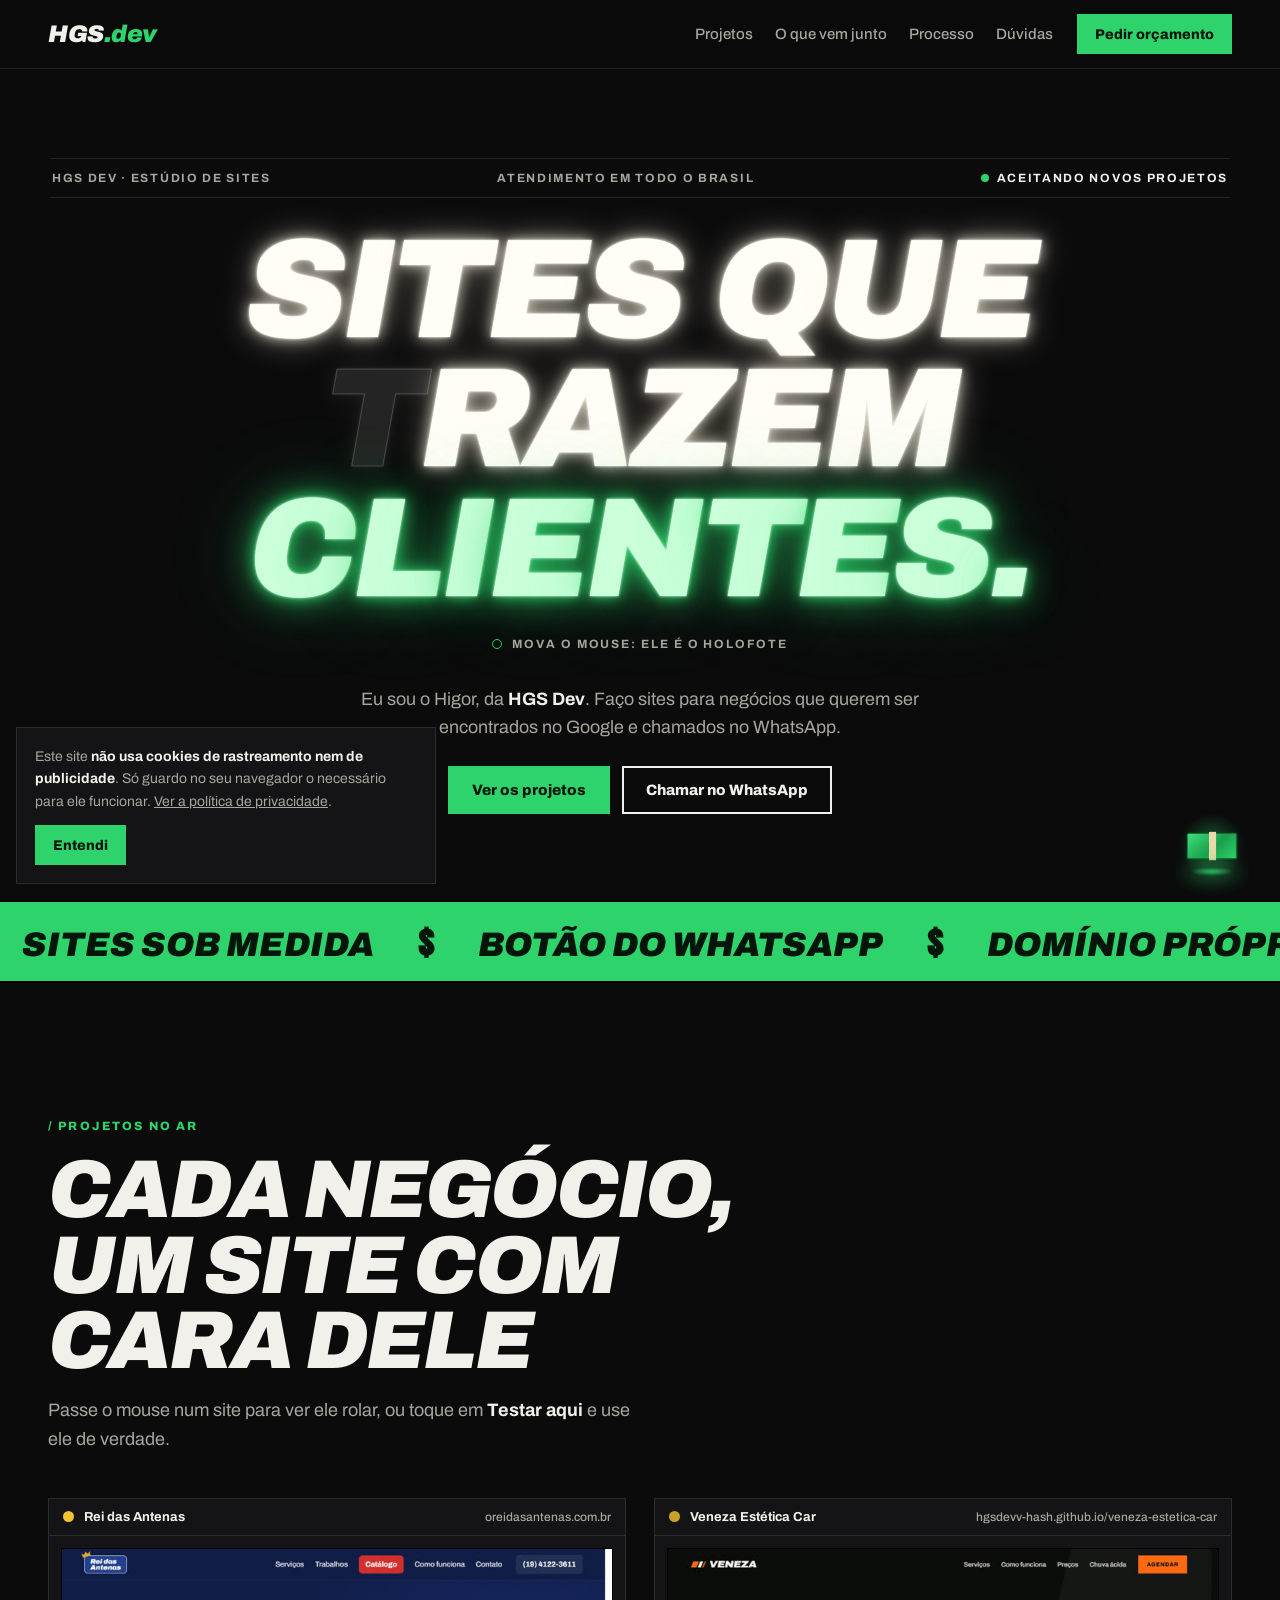
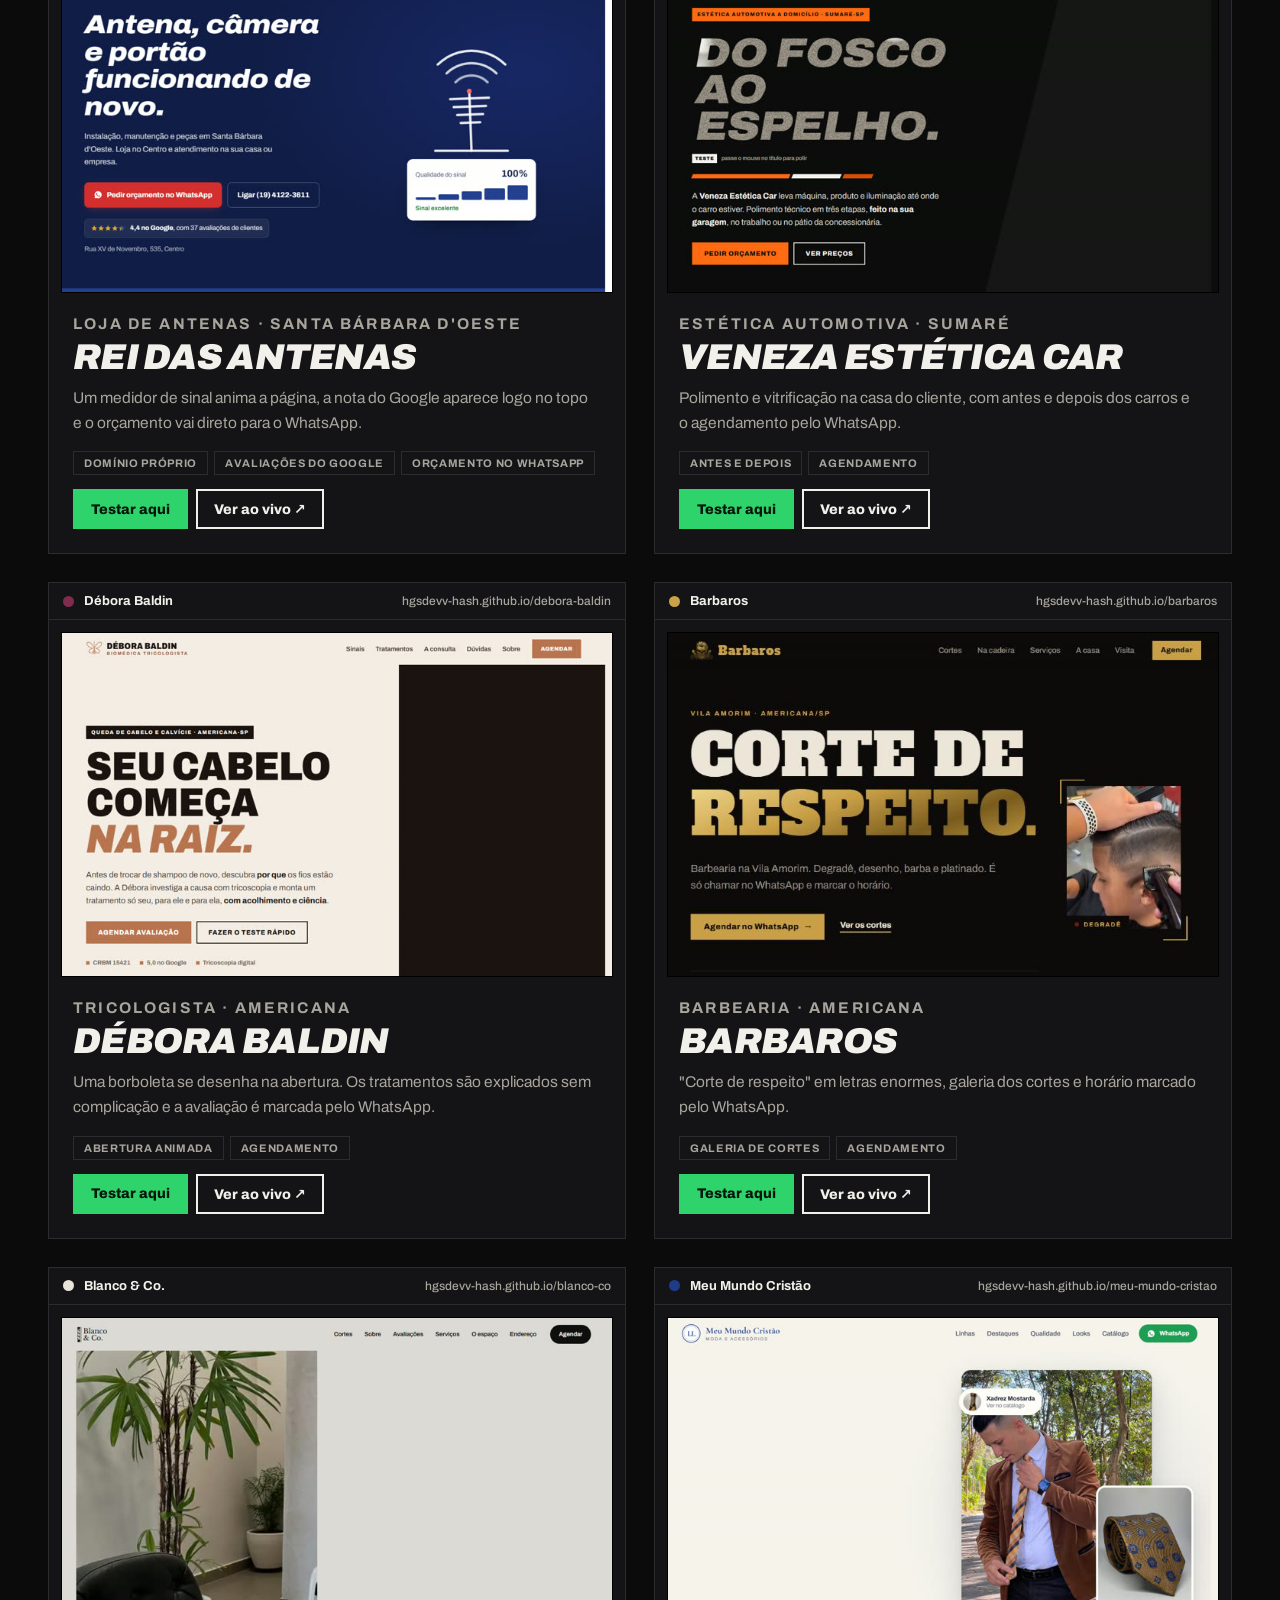
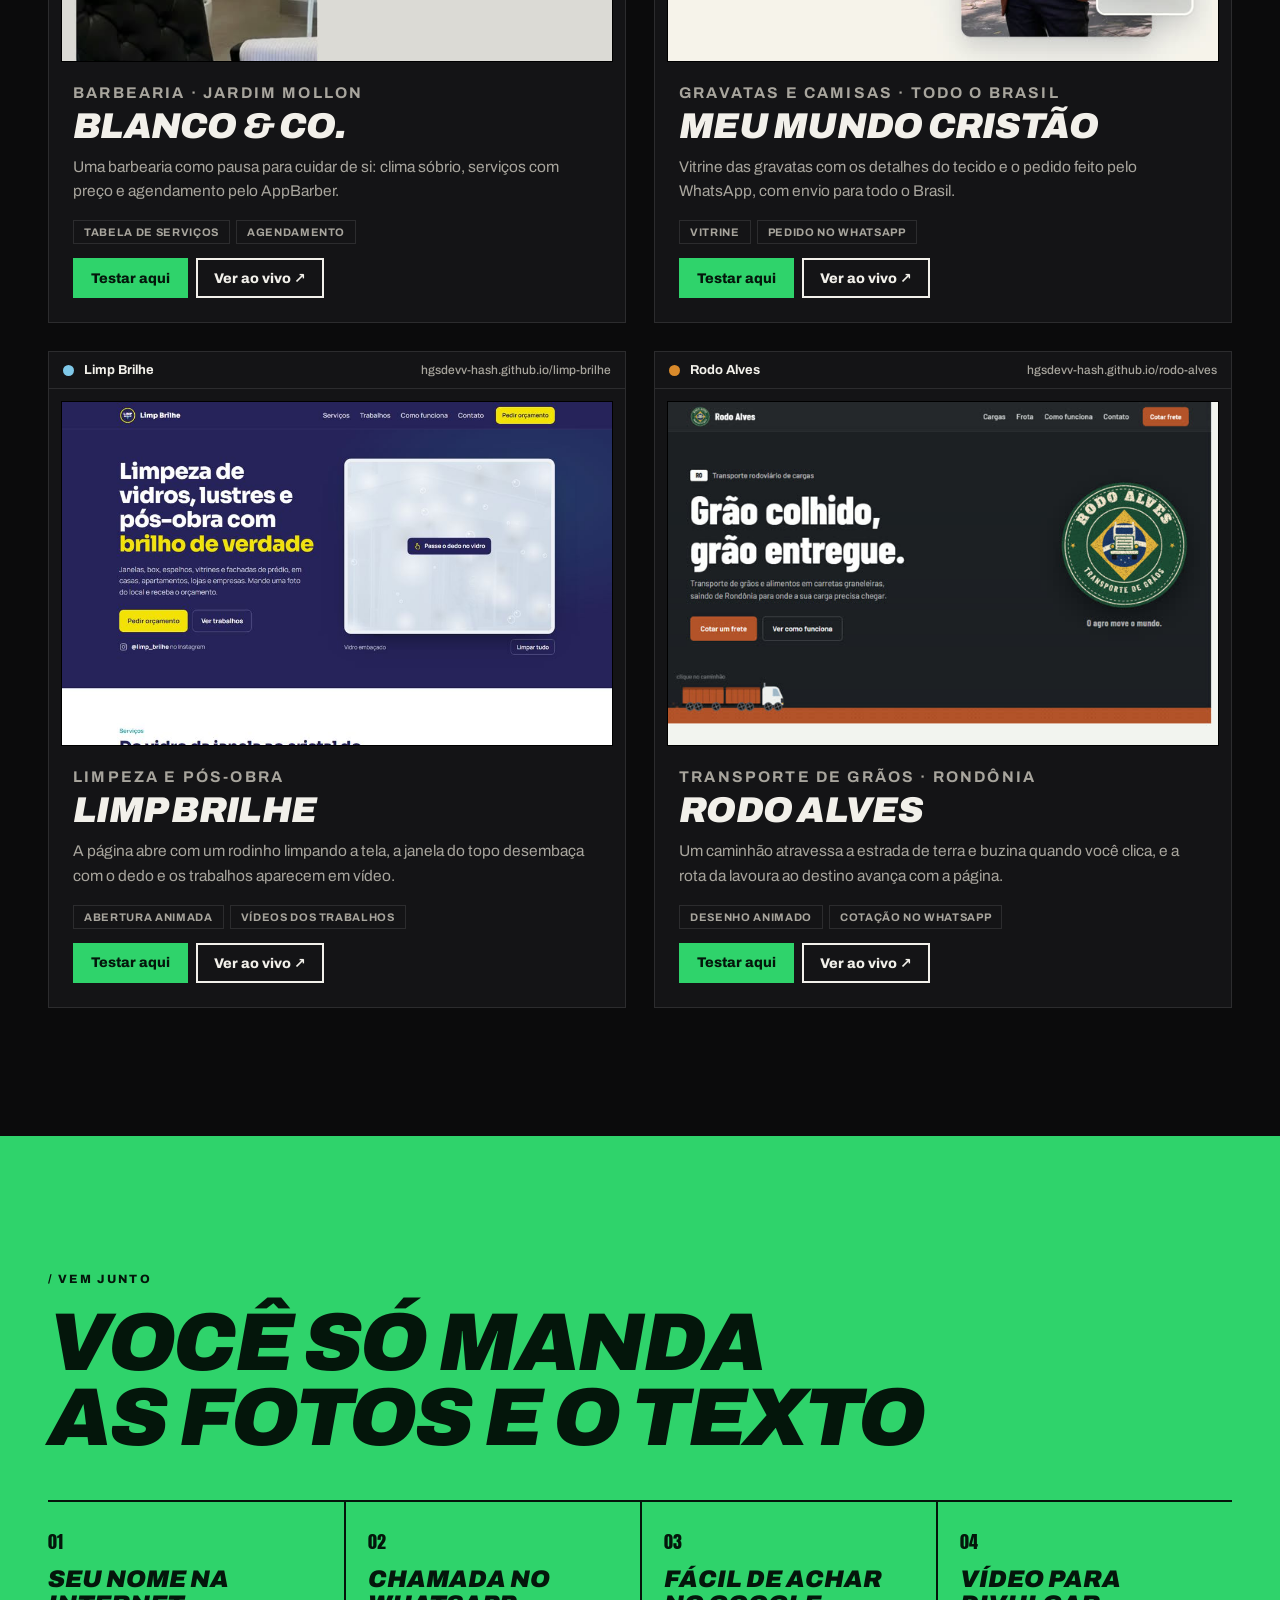
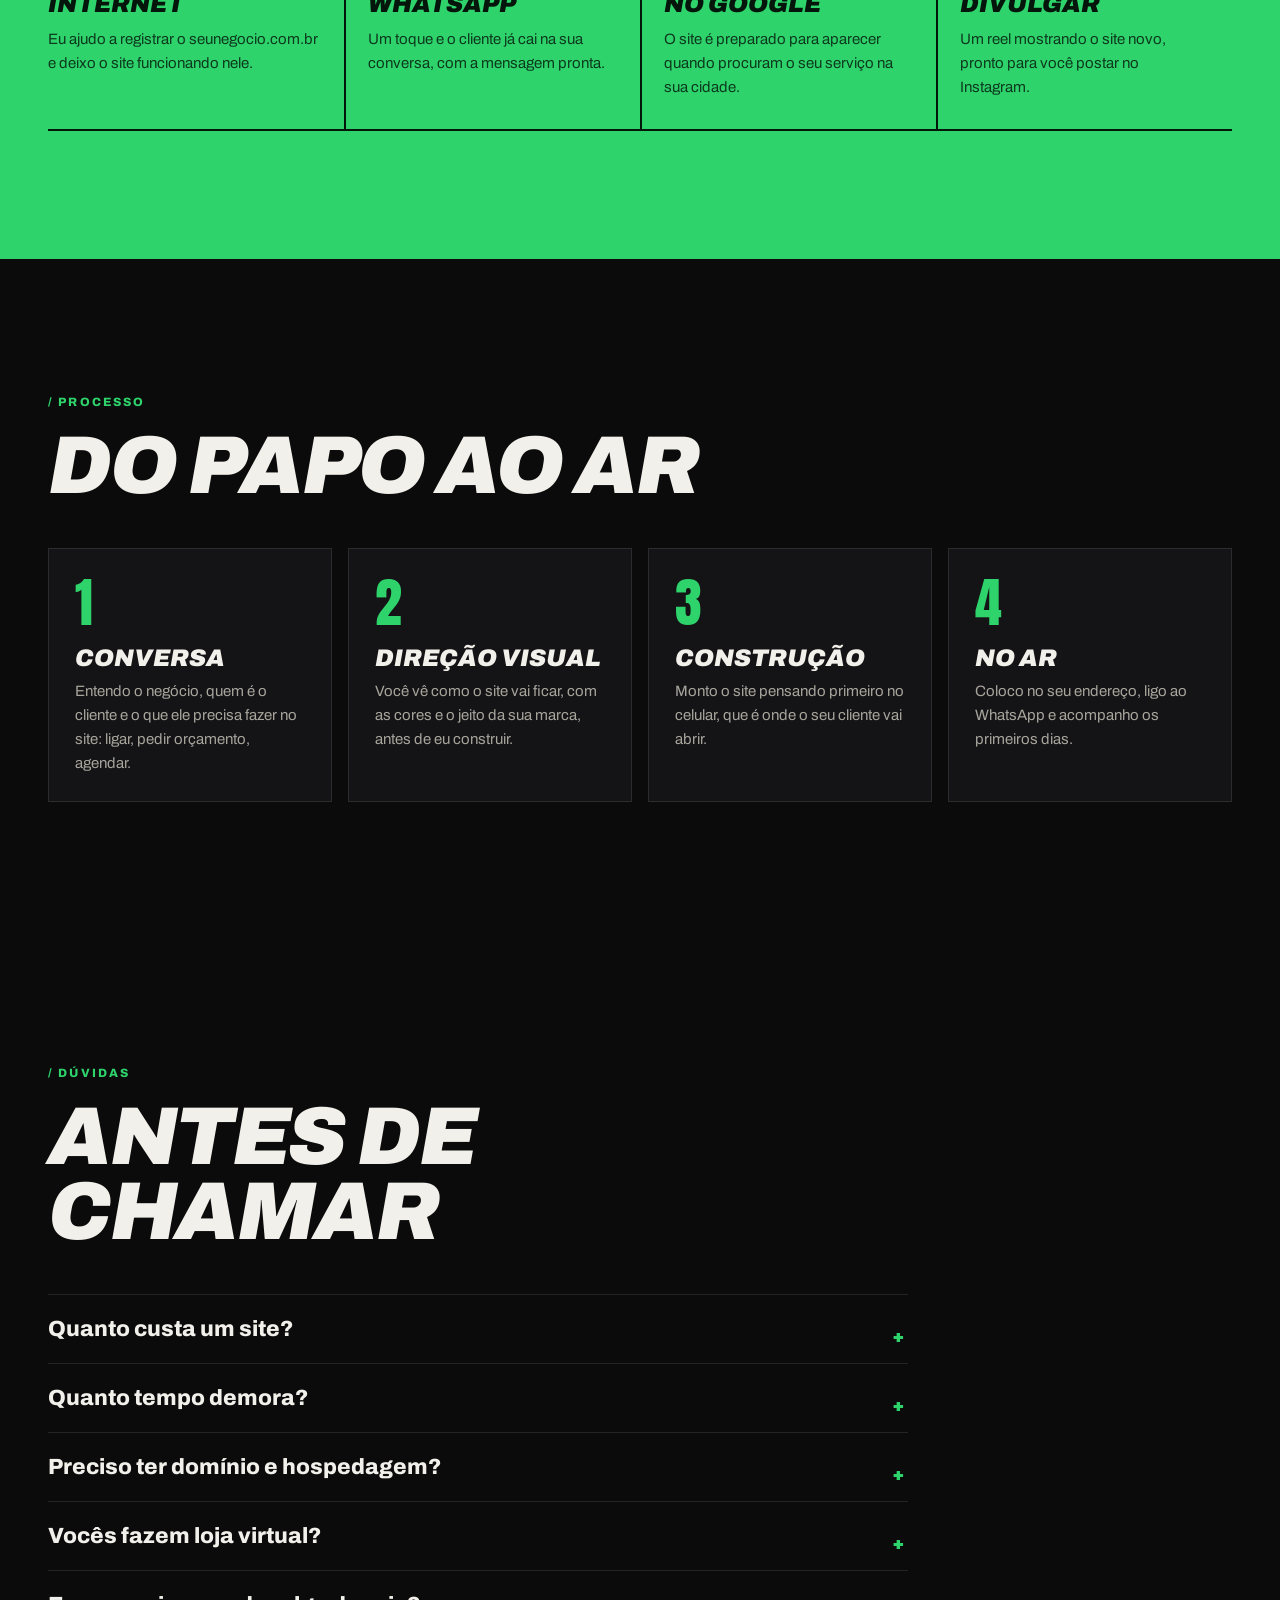
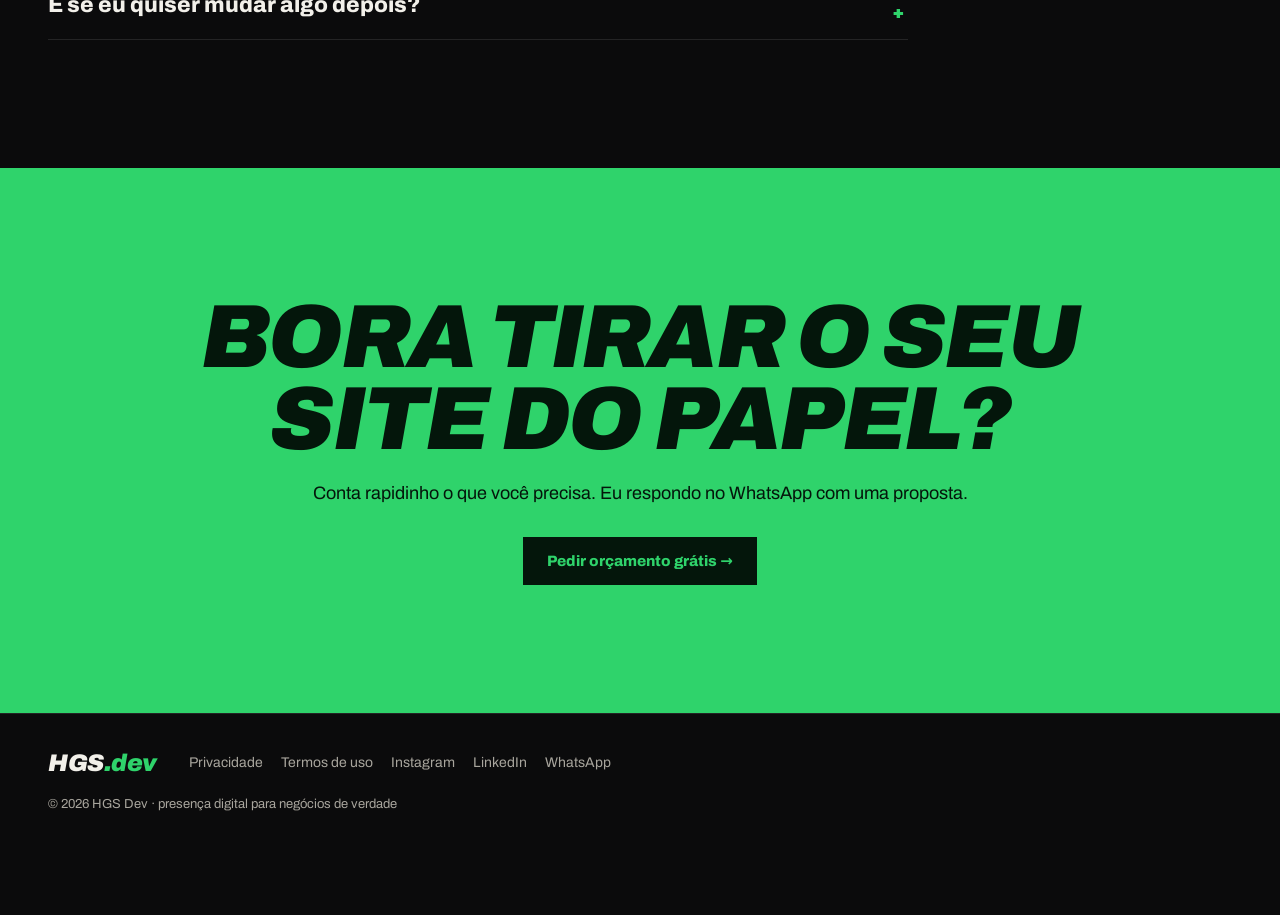
==== commit ed0af3ab: "Ícone e imagem de compartilhamento com a logo nova; logo nova também na privacidade e nos termos Co-" ====
--- a/index.html
+++ b/index.html
@@ -12,10 +12,12 @@
   <meta property="og:locale" content="pt_BR">
   <meta property="og:title" content="HGS Dev | Criação de Sites">
   <meta property="og:description" content="Sites que trazem clientes. Veja os projetos no ar.">
-  <meta property="og:image" content="https://www.hgsdev.com.br/img/og.png">
+  <meta property="og:image" content="https://www.hgsdev.com.br/img/og.png?v=2">
   <meta name="twitter:card" content="summary_large_image">
   <meta name="theme-color" content="#0b0b0c">
-  <link rel="icon" href="img/favicon.svg" type="image/svg+xml">
+  <link rel="icon" href="img/favicon.svg?v=2" type="image/svg+xml">
+  <link rel="icon" href="img/favicon-48.png?v=2" type="image/png" sizes="48x48">
+  <link rel="apple-touch-icon" href="img/apple-touch-icon.png?v=2">
   <link rel="preload" href="fonts/archivo-italic-latin.woff2" as="font" type="font/woff2" crossorigin>
   <link rel="stylesheet" href="css/fonts-v2.css?v=1">
   <link rel="stylesheet" href="css/site.css?v=5">
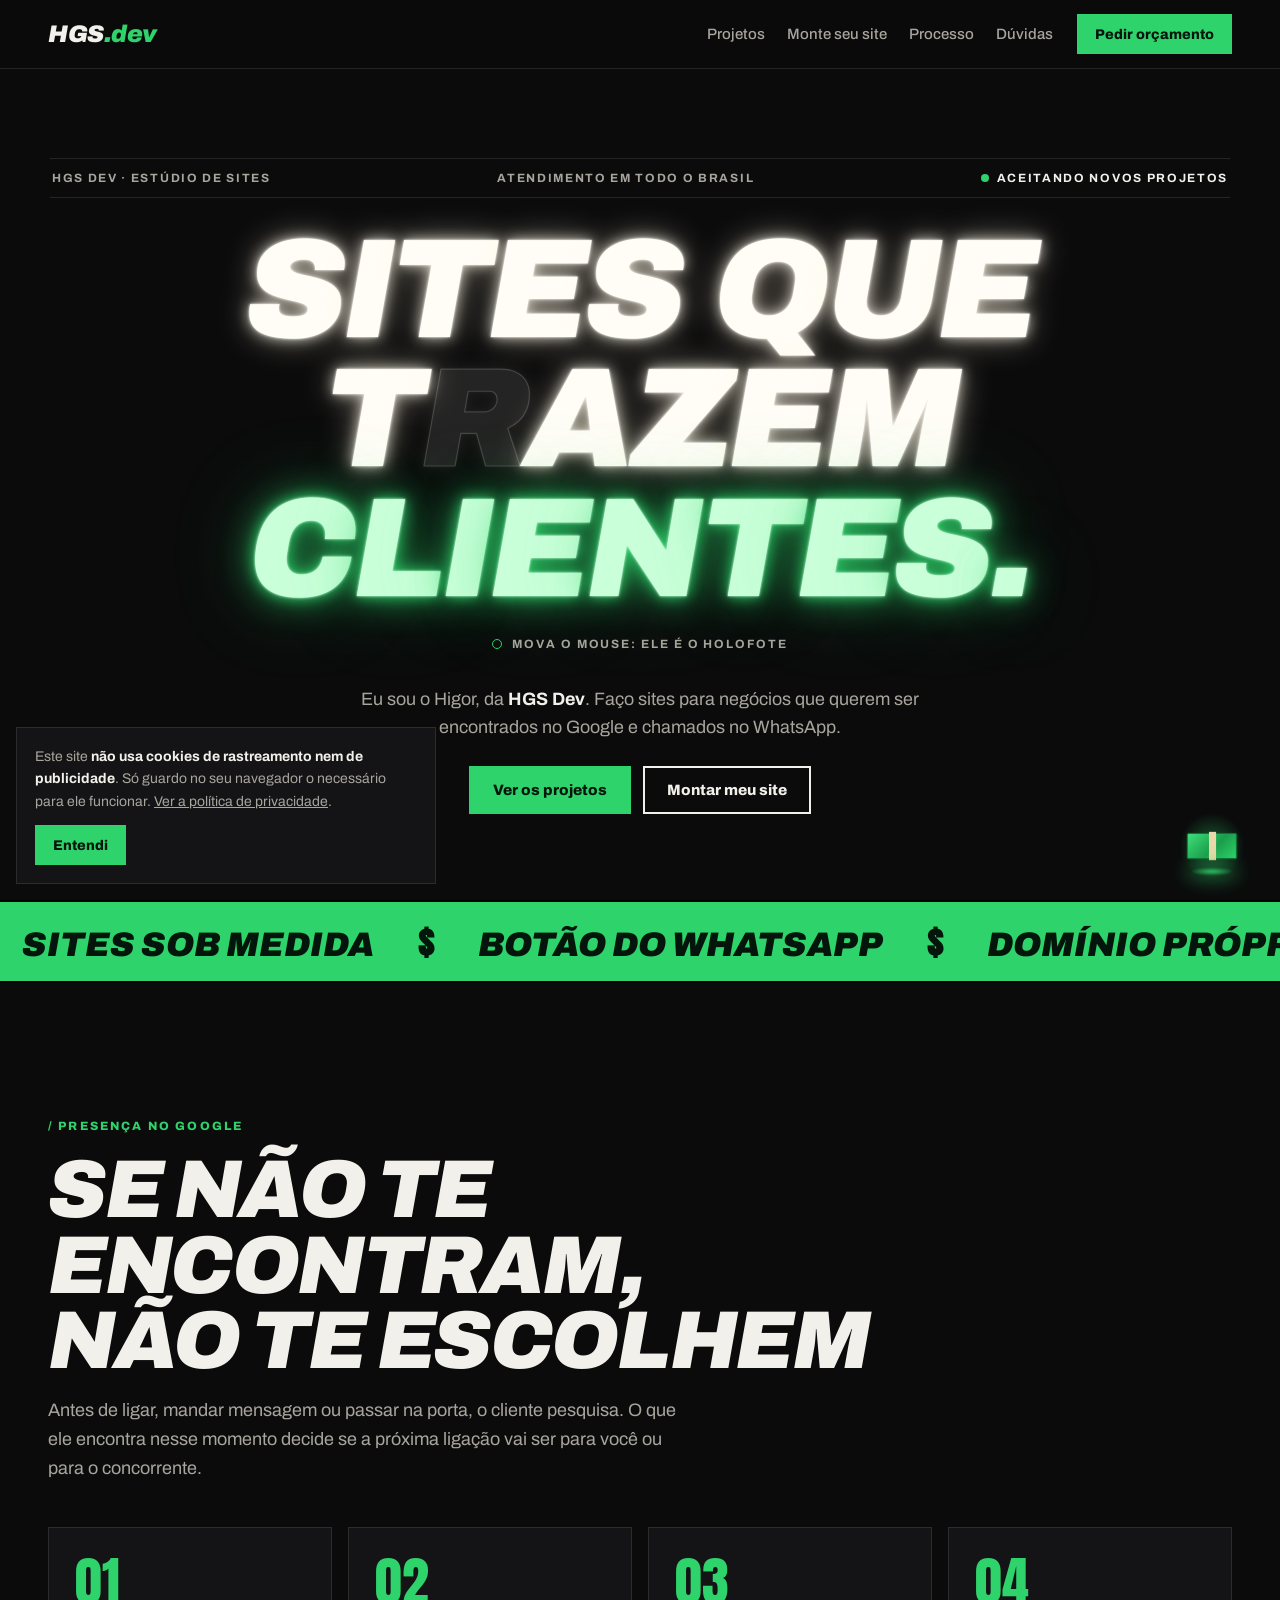
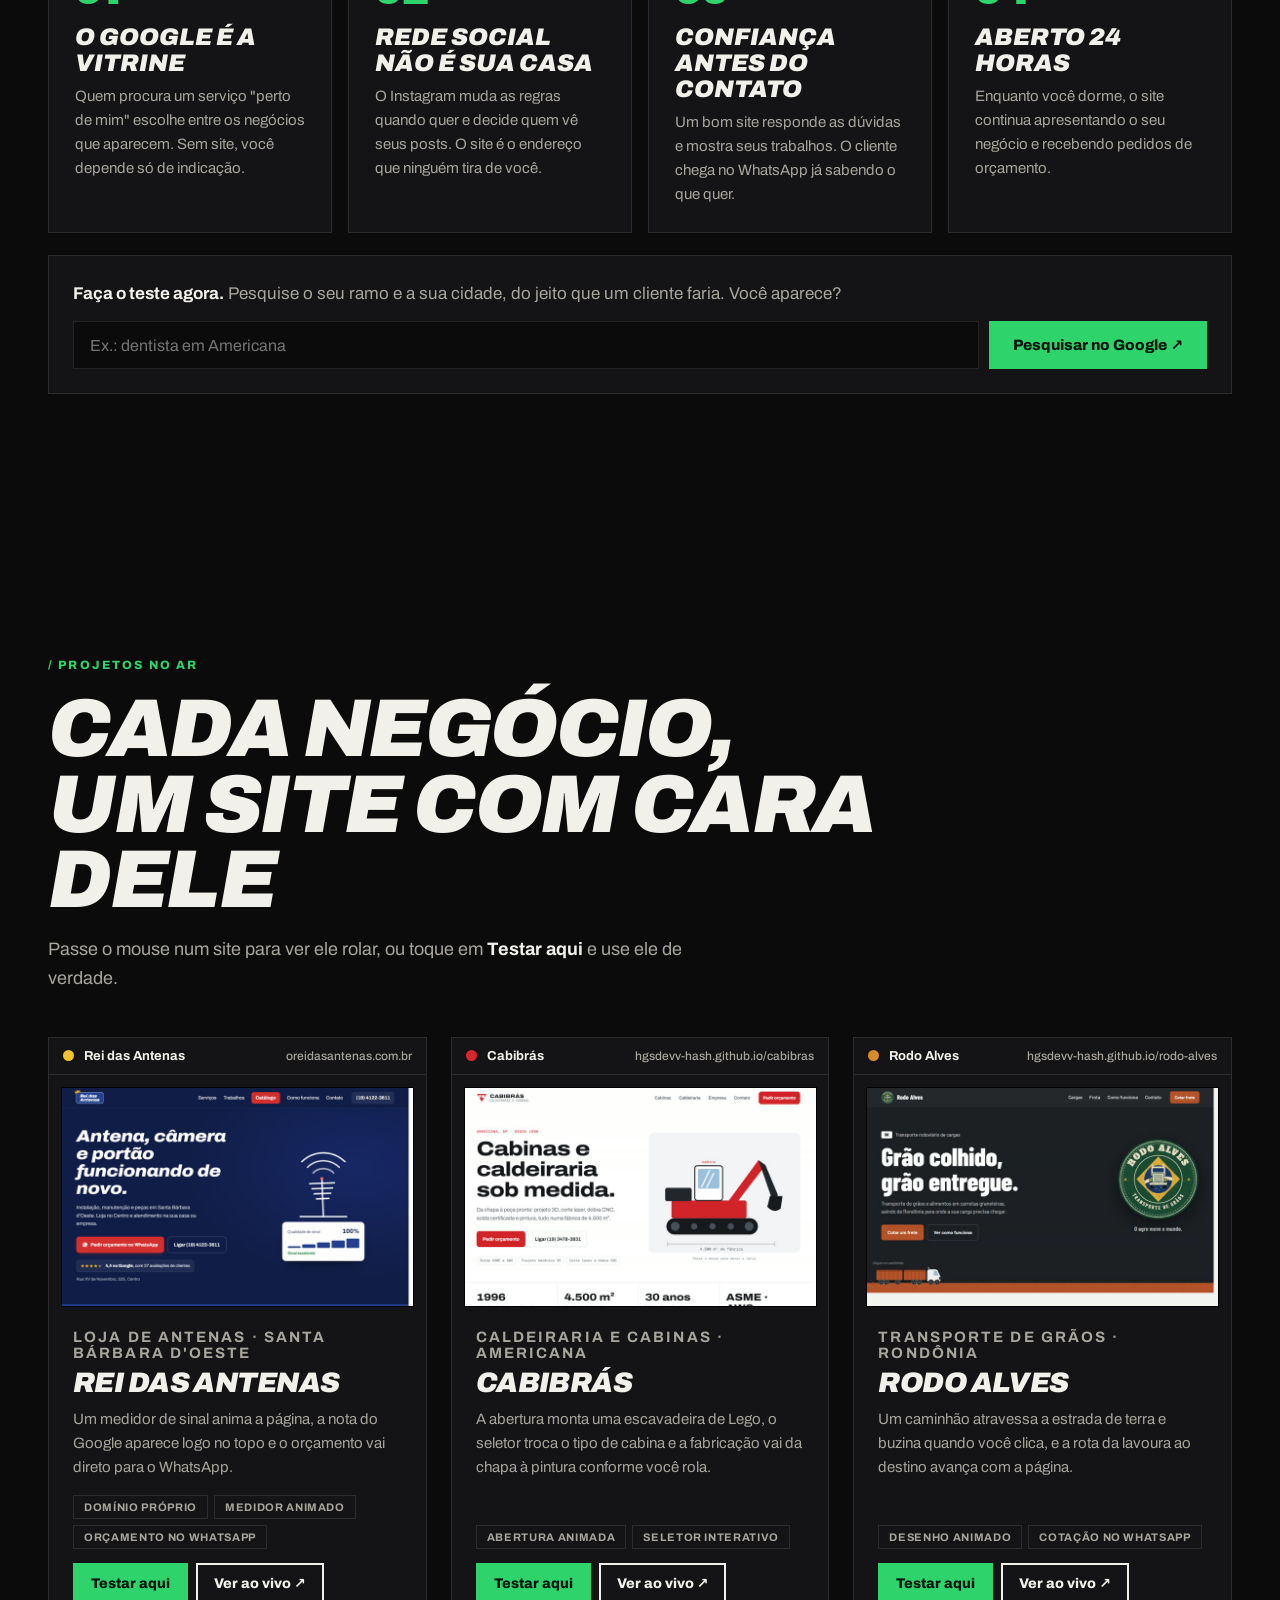
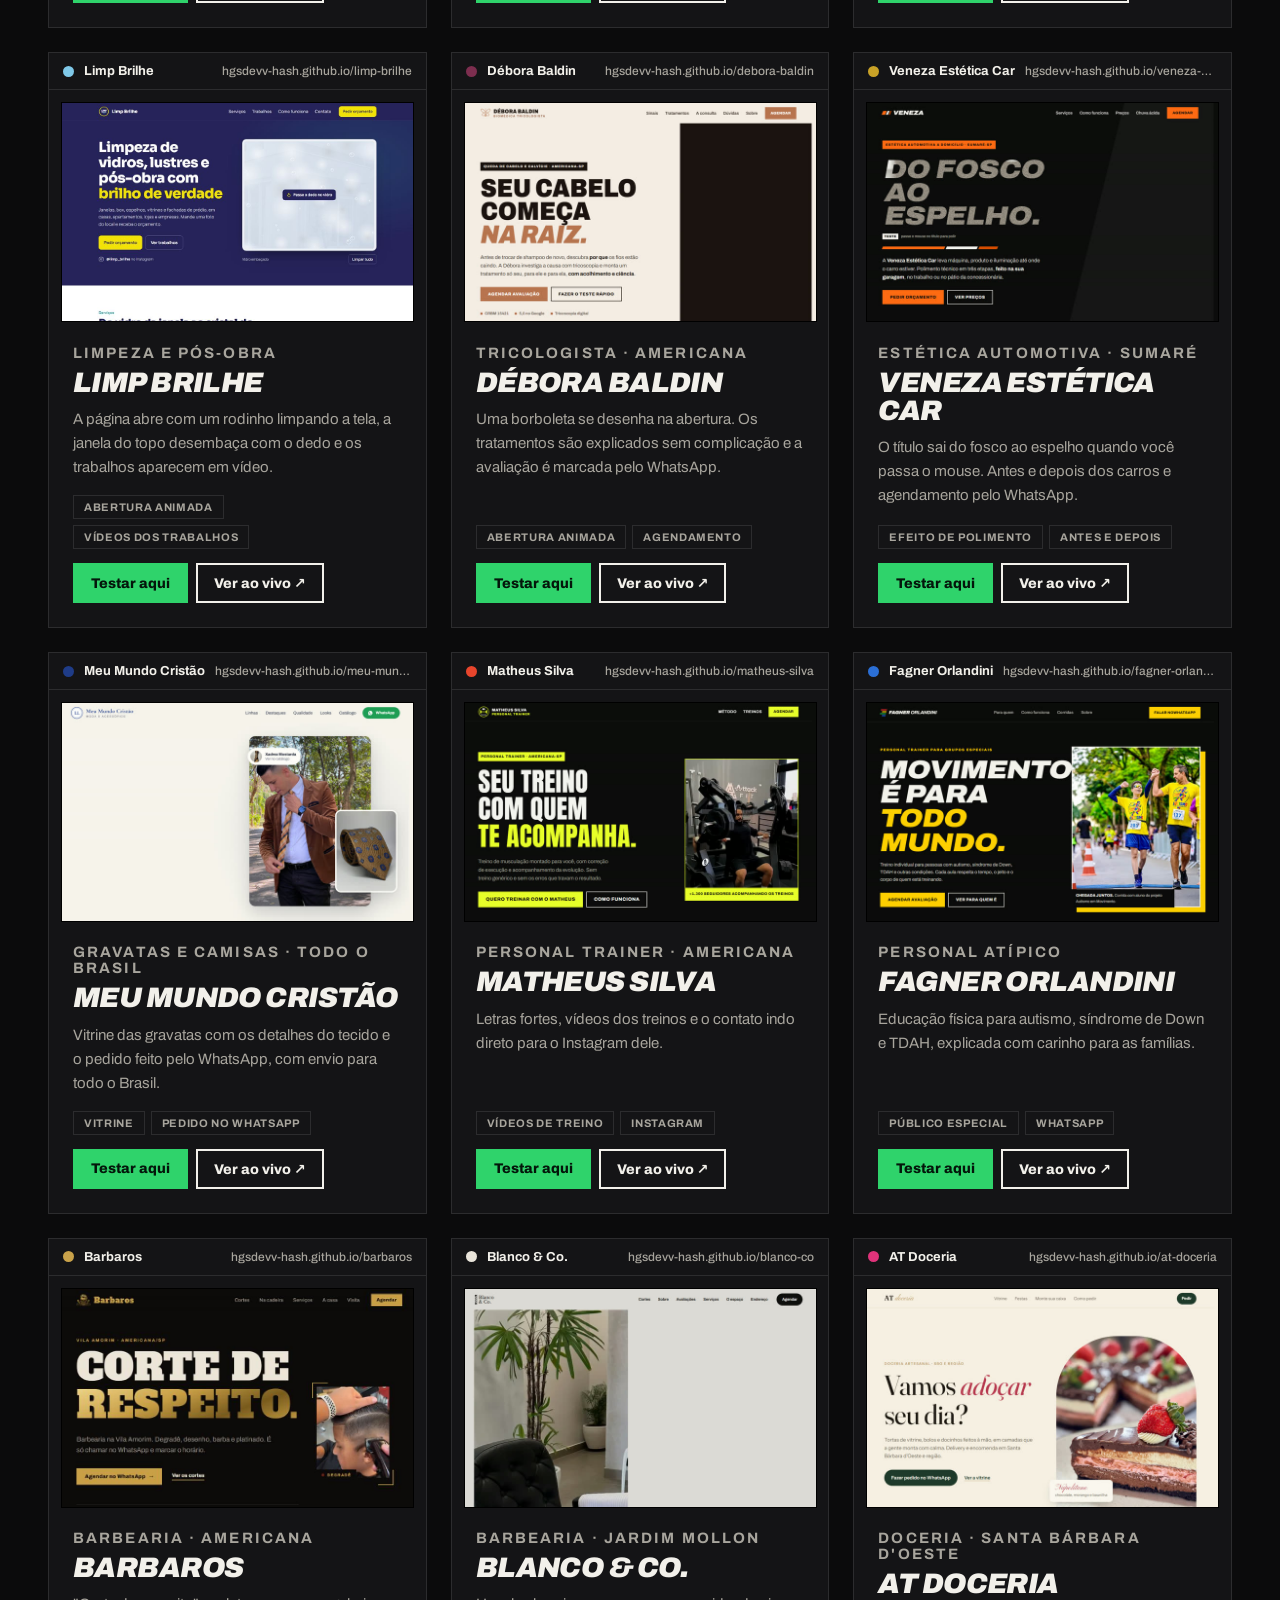
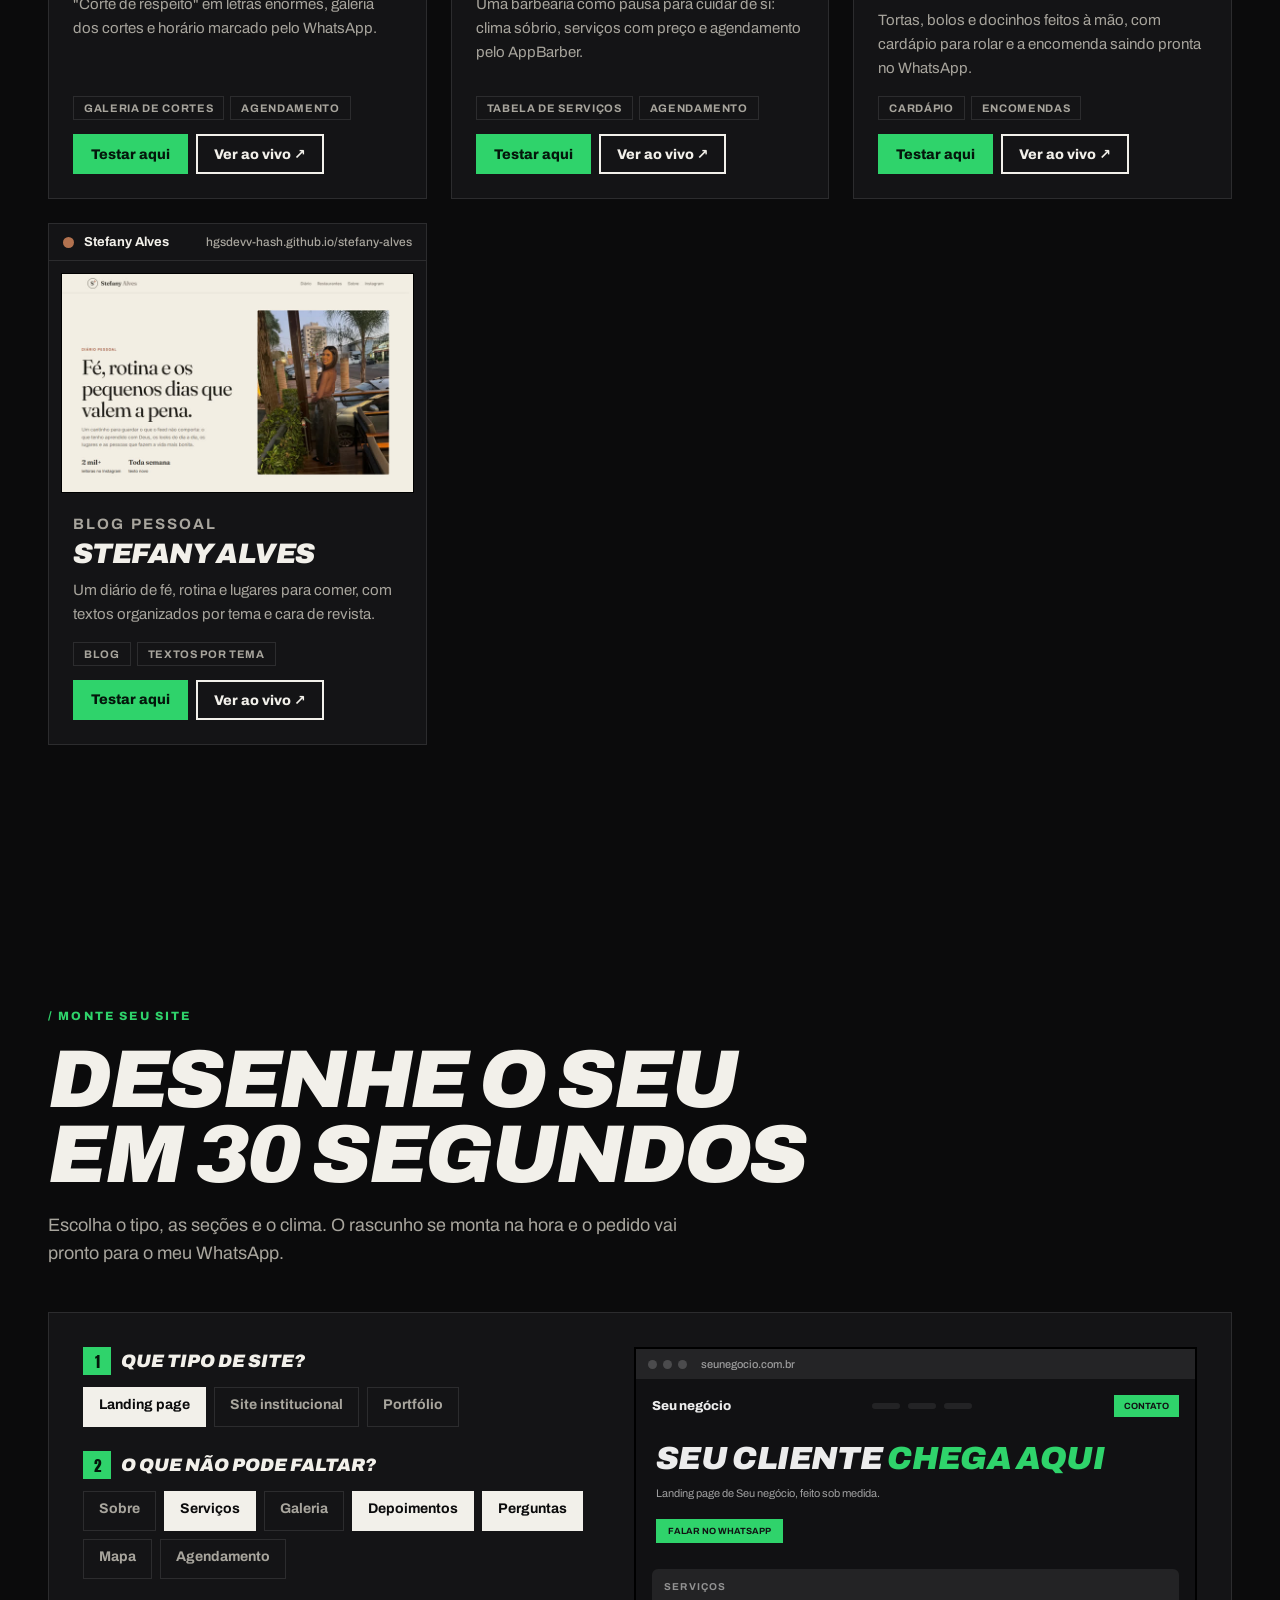
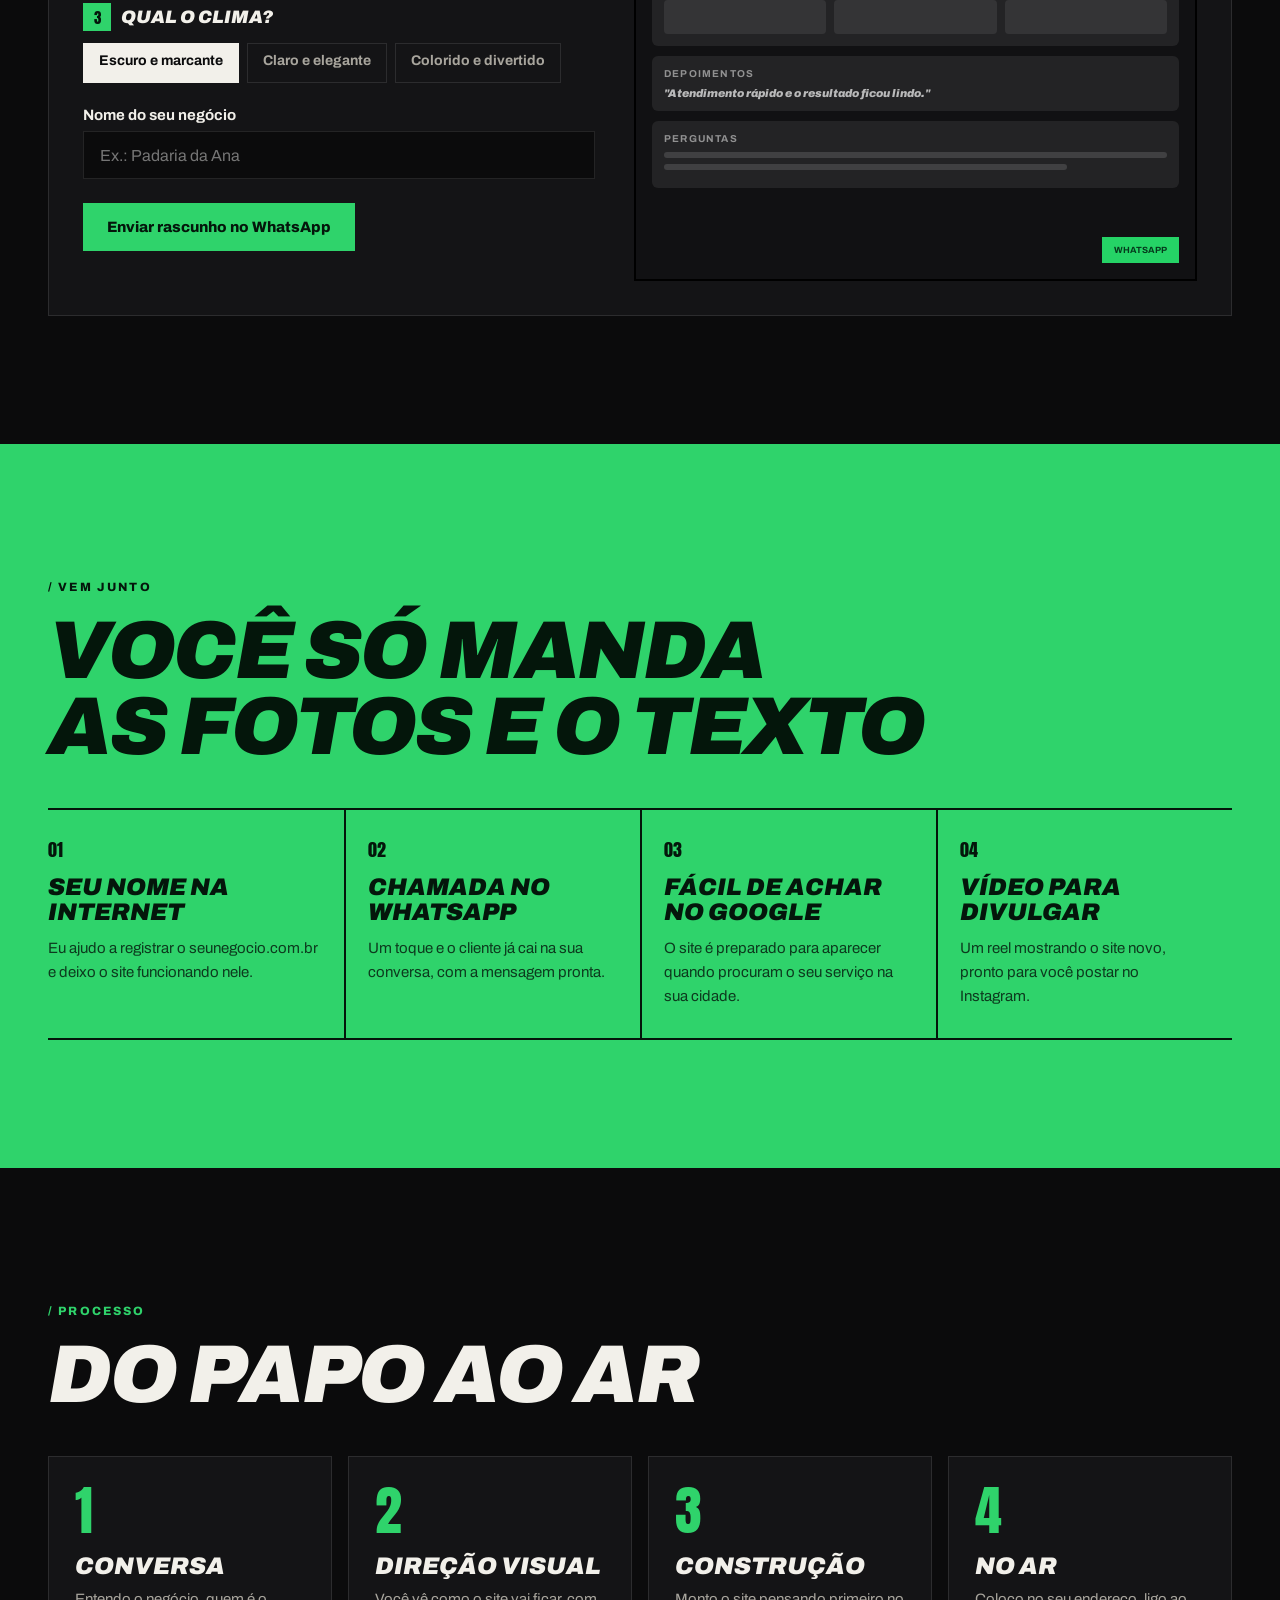
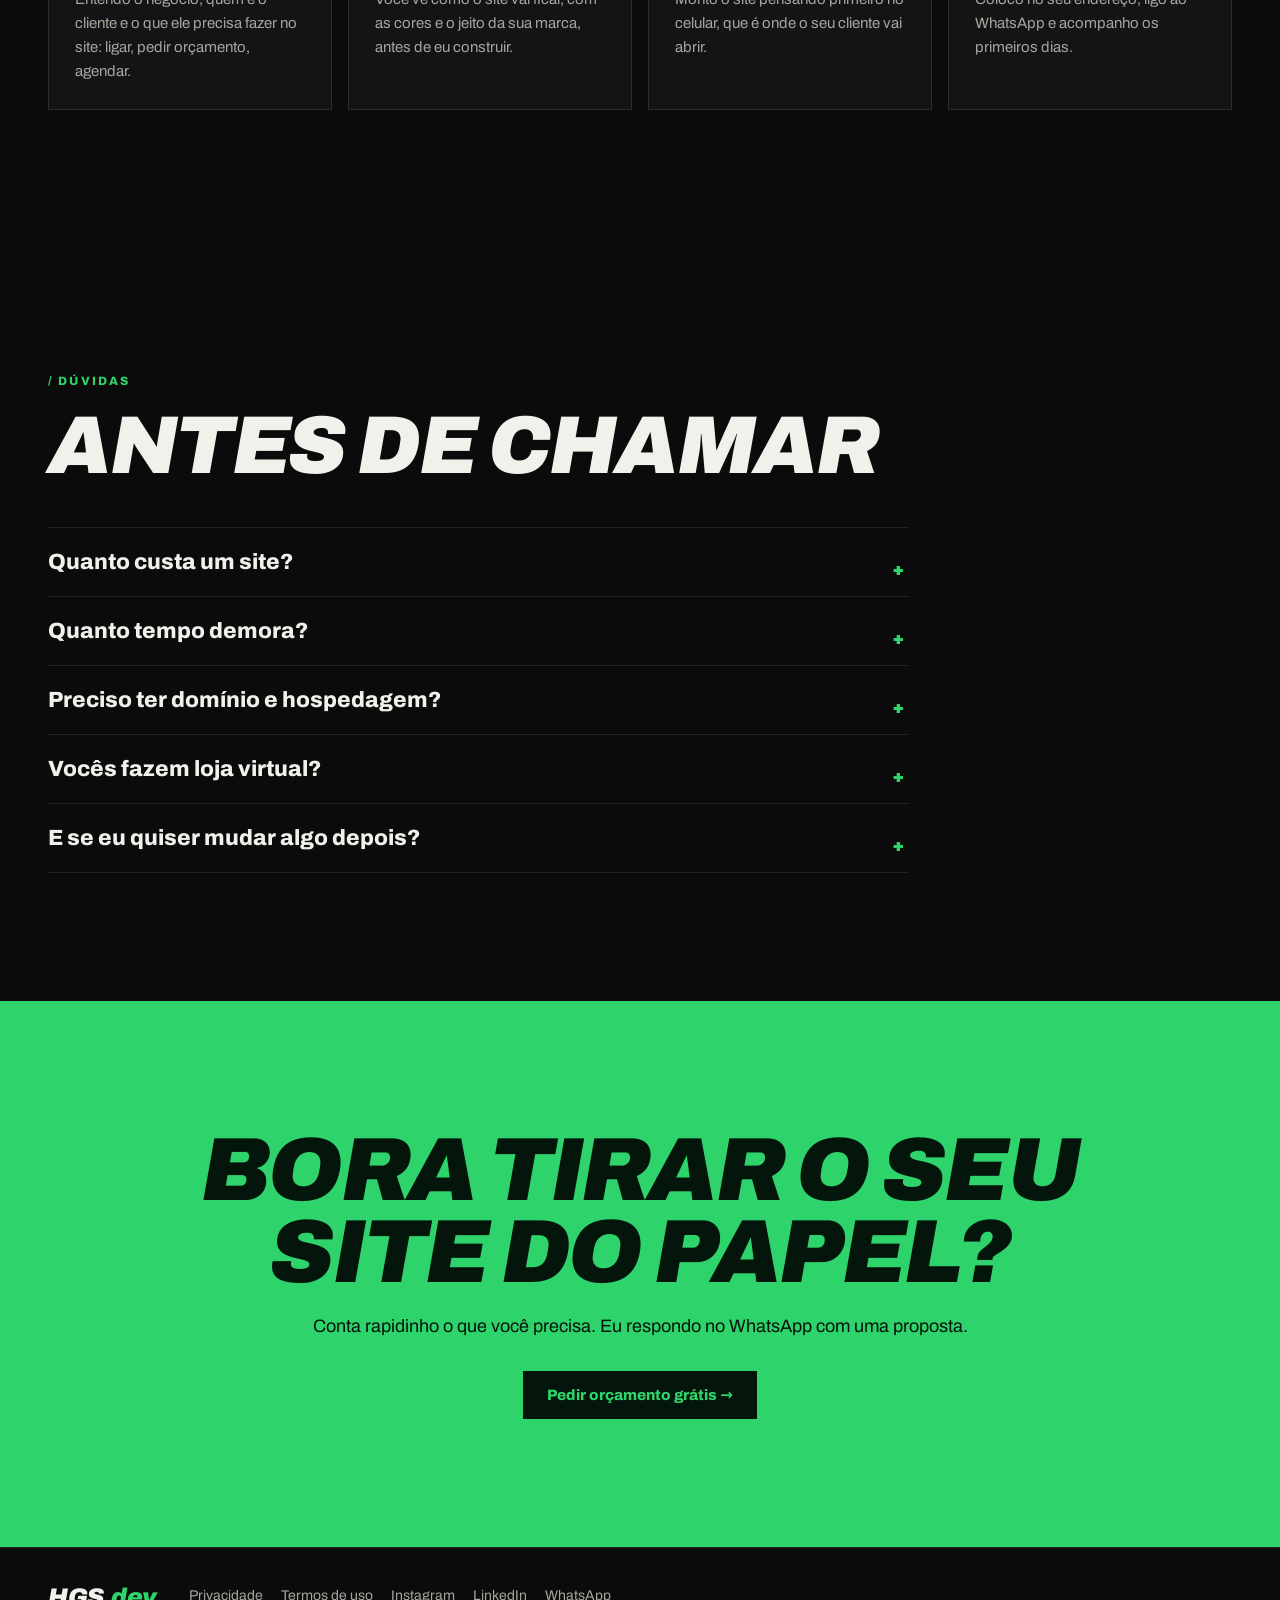
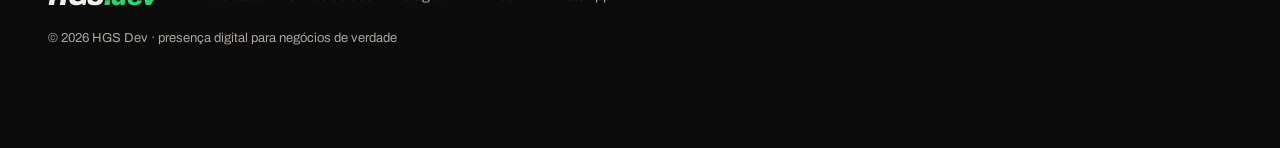
==== commit e0bf05a0: "Volta o Monte seu site e o teste do Google, sai a arminha e o contador Vitrine com os 13 sites, 3 po" ====
--- a/index.html
+++ b/index.html
@@ -20,7 +20,7 @@
   <link rel="apple-touch-icon" href="img/apple-touch-icon.png?v=2">
   <link rel="preload" href="fonts/archivo-italic-latin.woff2" as="font" type="font/woff2" crossorigin>
   <link rel="stylesheet" href="css/fonts-v2.css?v=1">
-  <link rel="stylesheet" href="css/site.css?v=5">
+  <link rel="stylesheet" href="css/site.css?v=6">
   <!-- a abertura só aparece na primeira visita -->
   <script>try { if (localStorage.getItem('hgs-intro')) document.documentElement.classList.add('no-intro'); } catch (e) {}</script>
   <script type="application/ld+json">
@@ -52,7 +52,7 @@
     <a class="brand" href="#topo" aria-label="HGS Dev, início">HGS<span>.dev</span></a>
     <nav aria-label="Principal">
       <a href="#projetos">Projetos</a>
-      <a href="#incluso">O que vem junto</a>
+      <a href="#monte">Monte seu site</a>
       <a href="#processo">Processo</a>
       <a href="#duvidas">Dúvidas</a>
     </nav>
@@ -82,7 +82,7 @@
         <p><span data-nosnippet>Eu sou o Higor, da</span> <strong>HGS Dev</strong>. Faço sites para negócios que querem ser encontrados no Google e chamados no WhatsApp.</p>
         <div class="actions">
           <a class="btn btn-money" href="#projetos">Ver os projetos</a>
-          <a class="btn btn-ghost" href="https://wa.me/5519989003251" target="_blank" rel="noopener">Chamar no WhatsApp</a>
+          <a class="btn btn-ghost" href="#monte">Montar meu site</a>
         </div>
       </div>
     </section>
@@ -94,6 +94,27 @@
       </div>
     </div>
 
+    <section class="section" id="presenca">
+      <div class="head">
+        <p class="tag">/ Presença no Google</p>
+        <h2>Se não te encontram,<br>não te escolhem</h2>
+        <p class="sub">Antes de ligar, mandar mensagem ou passar na porta, o cliente pesquisa. O que ele encontra nesse momento decide se a próxima ligação vai ser para você ou para o concorrente.</p>
+      </div>
+      <ul class="steps facts">
+        <li><b>01</b><h3>O Google é a vitrine</h3><p>Quem procura um serviço "perto de mim" escolhe entre os negócios que aparecem. Sem site, você depende só de indicação.</p></li>
+        <li><b>02</b><h3>Rede social não é sua casa</h3><p>O Instagram muda as regras quando quer e decide quem vê seus posts. O site é o endereço que ninguém tira de você.</p></li>
+        <li><b>03</b><h3>Confiança antes do contato</h3><p>Um bom site responde as dúvidas e mostra seus trabalhos. O cliente chega no WhatsApp já sabendo o que quer.</p></li>
+        <li><b>04</b><h3>Aberto 24 horas</h3><p>Enquanto você dorme, o site continua apresentando o seu negócio e recebendo pedidos de orçamento.</p></li>
+      </ul>
+      <form class="search-test" target="_blank" action="https://www.google.com/search" method="get">
+        <label for="q"><strong>Faça o teste agora.</strong> Pesquise o seu ramo e a sua cidade, do jeito que um cliente faria. Você aparece?</label>
+        <div class="search-row">
+          <input id="q" name="q" type="search" placeholder="Ex.: dentista em Americana" autocomplete="off" required>
+          <button class="btn btn-money" type="submit">Pesquisar no Google ↗</button>
+        </div>
+      </form>
+    </section>
+
     <section class="section" id="projetos">
       <div class="head">
         <p class="tag">/ Projetos no ar</p>
@@ -101,6 +122,55 @@
         <p class="sub">Passe o mouse num site para ver ele rolar, ou toque em <strong>Testar aqui</strong> e use ele de verdade.</p>
       </div>
       <ol class="projects" id="lista"></ol>
+    </section>
+
+    <section class="section" id="monte">
+      <div class="head">
+        <p class="tag">/ Monte seu site</p>
+        <h2>Desenhe o seu<br>em 30 segundos</h2>
+        <p class="sub">Escolha o tipo, as seções e o clima. O rascunho se monta na hora e o pedido vai pronto para o meu WhatsApp.</p>
+      </div>
+      <div class="wizard">
+        <form class="builder-form" id="builder" onsubmit="return false">
+          <fieldset>
+            <legend><span>1</span>Que tipo de site?</legend>
+            <div class="chips">
+              <label><input type="radio" name="tipo" value="landing" checked><span>Landing page</span></label>
+              <label><input type="radio" name="tipo" value="institucional"><span>Site institucional</span></label>
+              <label><input type="radio" name="tipo" value="portfolio"><span>Portfólio</span></label>
+            </div>
+          </fieldset>
+          <fieldset>
+            <legend><span>2</span>O que não pode faltar?</legend>
+            <div class="chips">
+              <label><input type="checkbox" name="secoes" value="Sobre"><span>Sobre</span></label>
+              <label><input type="checkbox" name="secoes" value="Serviços"><span>Serviços</span></label>
+              <label><input type="checkbox" name="secoes" value="Galeria"><span>Galeria</span></label>
+              <label><input type="checkbox" name="secoes" value="Depoimentos"><span>Depoimentos</span></label>
+              <label><input type="checkbox" name="secoes" value="Perguntas"><span>Perguntas</span></label>
+              <label><input type="checkbox" name="secoes" value="Mapa"><span>Mapa</span></label>
+              <label><input type="checkbox" name="secoes" value="Agendamento"><span>Agendamento</span></label>
+            </div>
+          </fieldset>
+          <fieldset>
+            <legend><span>3</span>Qual o clima?</legend>
+            <div class="chips">
+              <label><input type="radio" name="estilo" value="escuro" checked><span>Escuro e marcante</span></label>
+              <label><input type="radio" name="estilo" value="claro"><span>Claro e elegante</span></label>
+              <label><input type="radio" name="estilo" value="vivo"><span>Colorido e divertido</span></label>
+            </div>
+          </fieldset>
+          <label class="field">
+            <span>Nome do seu negócio</span>
+            <input type="text" id="negocio" placeholder="Ex.: Padaria da Ana" maxlength="40" autocomplete="organization">
+          </label>
+          <a class="btn btn-money" id="send" href="https://wa.me/5519989003251" target="_blank" rel="noopener">Enviar rascunho no WhatsApp</a>
+        </form>
+        <div class="preview" id="preview" data-estilo="escuro" aria-live="polite">
+          <div class="pv-bar"><i></i><i></i><i></i><span id="pv-url">seunegocio.com.br</span></div>
+          <div class="pv-body" id="pv-body"></div>
+        </div>
+      </div>
     </section>
 
     <section class="section band-money" id="incluso">
@@ -162,21 +232,16 @@
     <p>© 2026 HGS Dev · presença digital para negócios de verdade</p>
   </footer>
 
-  <!-- Pickup de dinheiro girando, no estilo dos GTAs antigos -->
-  <button class="pickup" type="button" aria-label="Pegar o dinheiro">
+  <!-- Pickup de dinheiro girando, no estilo dos GTAs antigos (só decoração) -->
+  <span class="pickup" aria-hidden="true">
     <span class="pickup-spin">
       <span class="bill b1"><b>$</b></span>
       <span class="bill b2"><b>$</b></span>
       <span class="bill b3"><b>$</b></span>
       <span class="band"></span>
     </span>
-    <!-- pistola em 3D de verdade: blocos com 6 faces montados pelo js/site.js -->
-    <span class="gun-spin" aria-hidden="true"><span class="gun3d"></span></span>
     <span class="pickup-shadow"></span>
-  </button>
-
-  <!-- Contador de dinheiro coletado, igual o HUD do jogo -->
-  <div class="hud" aria-live="polite"><span>R$</span><b id="cash">00000000</b></div>
+  </span>
 
   <dialog class="viewer" id="viewer">
     <div class="viewer-bar">
@@ -191,7 +256,7 @@
     <div class="viewer-frame"><iframe id="viewer-iframe" title="Prévia do projeto" loading="lazy"></iframe></div>
   </dialog>
 
-  <script src="js/site.js?v=5"></script>
+  <script src="js/site.js?v=6"></script>
   <script src="js/aviso.js?v=1"></script>
 </body>
 </html>
--- a/css/site.css
+++ b/css/site.css
@@ -90,8 +90,8 @@
 .hero-card strong { color: var(--ink); }
 .hero .actions { justify-content: center; }
 
-/* ---------- Pickup de dinheiro (GTA), pequeno e fixo no canto ---------- */
-.pickup { position: fixed; right: clamp(12px, 3vw, 32px); bottom: 18px; z-index: 45; width: 72px; height: 72px; background: none; border: 0; cursor: pointer; display: grid; place-items: center; perspective: 400px; }
+/* ---------- Pickup de dinheiro (GTA), pequeno e fixo no canto, só decoração ---------- */
+.pickup { position: fixed; right: clamp(12px, 3vw, 32px); bottom: 18px; z-index: 45; width: 72px; height: 72px; background: none; border: 0; pointer-events: none; display: grid; place-items: center; perspective: 400px; }
 .pickup-spin { position: relative; width: 50px; height: 26px; transform-style: preserve-3d; animation: spin 2.4s linear infinite, bob 1.4s ease-in-out infinite alternate; }
 .bill { position: absolute; inset: 0; border-radius: 2px; background: linear-gradient(135deg, #3fe07b, #1a9d4b 55%, #2fd36b); border: 1.5px solid #0f6b32; display: grid; place-items: center; }
 .bill b { font: 400 15px/1 var(--impact); color: #0c5528; }
@@ -101,35 +101,10 @@
 .band { position: absolute; left: 50%; top: -1px; bottom: -1px; width: 7px; margin-left: -3.5px; background: #e9d9a8; transform: translateZ(4px); }
 .pickup::before { content: ""; position: absolute; inset: 0; border-radius: 50%; background: radial-gradient(circle, rgba(47, 211, 107, .4), transparent 65%); animation: pulse 1.4s ease-in-out infinite alternate; }
 .pickup-shadow { position: absolute; bottom: 6px; width: 46px; height: 9px; border-radius: 50%; background: radial-gradient(ellipse, rgba(47, 211, 107, .95), rgba(47, 211, 107, .35) 55%, transparent 75%); box-shadow: 0 0 18px 4px rgba(47, 211, 107, .45); filter: blur(1px); animation: shadow 1.4s ease-in-out infinite alternate; }
-.pickup.is-taken .pickup-spin { animation: grab .45s var(--ease) forwards; }
-.gun-spin { position: absolute; left: 50%; top: 50%; width: 0; height: 0; opacity: 0; transform: scale(.2); transform-style: preserve-3d; pointer-events: none; transition: opacity .25s, transform .35s var(--ease); }
-.gun3d { position: absolute; transform-style: preserve-3d; animation: gunspin 2s linear infinite; }
-.gun-part { position: absolute; left: 0; top: 0; transform-style: preserve-3d; }
-.gun-part .f { position: absolute; left: 50%; top: 50%; background: var(--c); backface-visibility: hidden; }
-/* luz vindo de cima: topo claro, laterais médias, base escura */
-.gun-part .tp { filter: brightness(1.7); }
-.gun-part .bt { filter: brightness(.55); }
-.gun-part .rt, .gun-part .lt { filter: brightness(.8); }
-.gun-part .bk { filter: brightness(.9); }
-.slide .fr, .slide .bk { background: linear-gradient(180deg, #5a6069 0 18%, var(--c) 18% 100%); }
-.slide .fr::after, .slide .bk::after { content: ""; position: absolute; left: 6%; width: 22%; top: 30%; bottom: 20%; background: repeating-linear-gradient(90deg, rgba(0, 0, 0, .45) 0 1px, transparent 1px 3px); }
-.grip .fr, .grip .bk { background: radial-gradient(circle, rgba(0, 0, 0, .35) .6px, transparent 1px) 0 0 / 3px 3px, var(--c); }
-.muzzle .rt { background: radial-gradient(circle, #000 0 1.2px, #16181b 1.4px); filter: none; }
-@keyframes gunspin { from { transform: rotateX(-16deg) rotateY(0); } to { transform: rotateX(-16deg) rotateY(360deg); } }
-.pickup.is-gun .gun-spin { opacity: 1; transform: scale(1); animation: bob 1.4s ease-in-out infinite alternate; }
-.plus { position: fixed; z-index: 70; font: 400 24px var(--impact); color: var(--money); text-shadow: 2px 2px 0 #000; pointer-events: none; animation: plus 1s var(--ease) forwards; }
 @keyframes spin { to { transform: rotateY(360deg); } }
 @keyframes bob { from { translate: 0 -5px; } to { translate: 0 5px; } }
 @keyframes shadow { from { transform: scale(.7); opacity: .5; } to { transform: scale(1); opacity: .9; } }
 @keyframes pulse { from { transform: scale(.8); } to { transform: scale(1.05); } }
-@keyframes grab { to { transform: scale(.1) translateY(-80px) rotateY(720deg); opacity: 0; } }
-@keyframes plus { from { opacity: 1; transform: translateY(0); } to { opacity: 0; transform: translateY(-50px); } }
-
-.hud { position: fixed; top: 76px; right: clamp(16px, 4vw, 48px); z-index: 40; font: 400 26px var(--impact); color: var(--money); text-shadow: 2px 2px 0 #000, -1px -1px 0 #000; letter-spacing: .04em; opacity: 0; transform: translateY(-8px); transition: opacity .4s, transform .4s var(--ease); pointer-events: none; }
-.hud span { margin-right: 4px; }
-.hud.is-on { opacity: 1; transform: none; }
-.hud.is-bump b { display: inline-block; animation: bump .3s var(--ease); }
-@keyframes bump { 50% { transform: scale(1.15); } }
 
 /* ---------- Faixa corrida ---------- */
 .marquee { background: var(--money); color: var(--money-ink); overflow: hidden; border-block: 2px solid #000; }
@@ -140,13 +115,14 @@
 
 /* ---------- Seções ---------- */
 .section { padding: clamp(72px, 10vw, 140px) clamp(16px, 4vw, 48px); max-width: 1400px; margin: 0 auto; }
-.head { margin-bottom: 44px; max-width: 760px; }
+.head { margin-bottom: 44px; max-width: 1000px; }
+.head .sub { max-width: 640px; }
 .head h2 { font: italic 900 clamp(40px, 6.4vw, 92px)/.92 var(--display); letter-spacing: -.03em; text-transform: uppercase; margin: 14px 0 18px; }
 .sub { color: var(--soft); font-size: 18px; max-width: 600px; }
 .sub strong { color: var(--ink); }
 
 /* ---------- Projetos em cards ---------- */
-.projects { list-style: none; display: grid; grid-template-columns: repeat(2, minmax(0, 1fr)); gap: 28px; }
+.projects { list-style: none; display: grid; grid-template-columns: repeat(3, minmax(0, 1fr)); gap: 24px; }
 .card { display: flex; flex-direction: column; background: var(--bg-2); border: 1px solid var(--line); transition: transform .4s var(--ease), border-color .3s, opacity .8s var(--ease); }
 .card:hover { border-color: rgba(47, 211, 107, .5); }
 .card.is-in:hover { transform: translateY(-4px); }
@@ -161,11 +137,70 @@
 .card:hover .card-shot img { transform: translateY(calc(-100% + 100cqh)); }
 .card-body { display: grid; gap: 16px; padding: 22px 24px 24px; flex: 1; align-content: space-between; }
 .card-kind { font: 700 11px var(--display); letter-spacing: .14em; text-transform: uppercase; color: var(--soft); }
-.card h3 { font: italic 900 clamp(28px, 2.8vw, 40px)/1 var(--display); text-transform: uppercase; letter-spacing: -.02em; margin: 8px 0 10px; }
-.card-body p { color: var(--soft); font-size: 15.5px; max-width: 520px; }
+.card h3 { font: italic 900 clamp(26px, 2.2vw, 34px)/1 var(--display); text-transform: uppercase; letter-spacing: -.02em; margin: 8px 0 10px; }
+.card-body p { color: var(--soft); font-size: 15px; }
 .card-tags { list-style: none; display: flex; flex-wrap: wrap; gap: 6px; margin-bottom: 14px; }
 .card-tags li { font: 700 11px var(--display); letter-spacing: .06em; text-transform: uppercase; padding: 5px 10px; border: 1px solid var(--line); color: var(--soft); }
 .card-links { display: flex; flex-wrap: wrap; gap: 8px; }
+
+/* ---------- Presença no Google ---------- */
+.search-test { margin-top: 22px; padding: 24px; display: grid; gap: 14px; background: var(--bg-2); border: 1px solid var(--line); }
+.search-test label { color: var(--soft); }
+.search-test strong { color: var(--ink); }
+.search-row { display: flex; gap: 10px; }
+.search-row input { flex: 1; min-width: 0; min-height: 48px; padding: 12px 16px; border: 1px solid var(--line); background: var(--bg); color: var(--ink); font: 400 16px var(--display); }
+.search-row input:focus { outline: none; border-color: var(--money); }
+
+/* ---------- Monte seu site ---------- */
+.wizard { display: grid; grid-template-columns: 1fr 1.1fr; gap: clamp(20px, 3vw, 44px); padding: clamp(18px, 3vw, 34px); background: var(--bg-2); border: 1px solid var(--line); }
+.builder-form { display: grid; gap: 24px; align-content: start; }
+fieldset { border: 0; }
+legend { display: flex; align-items: center; gap: 10px; margin-bottom: 12px; font: italic 900 18px var(--display); text-transform: uppercase; }
+legend span { display: grid; place-items: center; width: 28px; height: 28px; background: var(--money); color: var(--money-ink); font: 400 15px var(--impact); font-style: normal; }
+.chips { display: flex; flex-wrap: wrap; gap: 8px; }
+.chips input { position: absolute; opacity: 0; pointer-events: none; }
+.chips span { display: inline-block; padding: 9px 15px; min-height: 40px; user-select: none; border: 1px solid var(--line); font: 700 14px var(--display); color: var(--soft); cursor: pointer; transition: all .2s var(--ease); }
+.chips label:hover span { border-color: var(--ink); color: var(--ink); }
+.chips input:checked + span { background: var(--ink); color: var(--bg); border-color: var(--ink); }
+.chips input:focus-visible + span { outline: 3px solid var(--money); outline-offset: 2px; }
+.field { display: grid; gap: 8px; font: 700 15px var(--display); }
+.field input { min-height: 48px; padding: 12px 16px; border: 1px solid var(--line); background: var(--bg); color: var(--ink); font: 400 16px var(--display); }
+.field input:focus { outline: none; border-color: var(--money); }
+.builder-form .btn { justify-self: start; }
+.preview { position: sticky; top: 90px; align-self: start; overflow: hidden; border: 2px solid #000; --pv-bg: #111113; --pv-ink: #ececec; --pv-soft: rgba(255, 255, 255, .08); --pv-acc: #2fd36b; --pv-acc2: #2fd36b; background: var(--pv-bg); transition: background .5s; }
+.preview[data-estilo="claro"] { --pv-bg: #faf8f4; --pv-ink: #1b1a17; --pv-soft: rgba(0, 0, 0, .06); --pv-acc: #1b1a17; --pv-acc2: #a5875a; }
+.preview[data-estilo="vivo"] { --pv-bg: #fff4e2; --pv-ink: #1a1446; --pv-soft: rgba(26, 20, 70, .08); --pv-acc: #ff5a36; --pv-acc2: #2bb38e; }
+.pv-bar { display: flex; align-items: center; gap: 6px; padding: 9px 12px; background: var(--pv-soft); }
+.pv-bar i { width: 9px; height: 9px; border-radius: 50%; background: var(--pv-ink); opacity: .2; }
+.pv-bar span { margin-left: 8px; font: 500 11px var(--display); color: var(--pv-ink); opacity: .6; }
+.pv-body { height: 500px; overflow: hidden; padding: 16px; display: flex; flex-direction: column; gap: 10px; color: var(--pv-ink); }
+.pv-nav { display: flex; align-items: center; justify-content: space-between; font: 800 13px var(--display); }
+.pv-nav i { display: flex; gap: 8px; }
+.pv-nav i b { width: 28px; height: 6px; border-radius: 3px; background: var(--pv-soft); }
+.pv-nav em { font: 700 9px var(--display); font-style: normal; padding: 6px 10px; background: var(--pv-acc); color: var(--pv-bg); }
+.pv-block { border-radius: 6px; background: var(--pv-soft); padding: 12px; animation: pv-in .5s var(--ease) both; }
+.pv-block .pv-h { margin: 0 0 8px; font: 700 10px var(--display); letter-spacing: .12em; text-transform: uppercase; opacity: .55; }
+.pv-hero { background: none; padding: 16px 4px; }
+.pv-hero strong { display: block; font: italic 900 clamp(22px, 2.6vw, 32px)/1 var(--display); text-transform: uppercase; letter-spacing: -.02em; }
+.pv-hero strong span { color: var(--pv-acc2); }
+.preview[data-estilo="claro"] .pv-hero strong { font-family: Georgia, "Times New Roman", serif; font-weight: 400; text-transform: none; letter-spacing: -.01em; }
+.preview[data-estilo="vivo"] .pv-hero strong span { color: var(--pv-acc); }
+.pv-hero p { margin: 10px 0 12px; font-size: 11px; opacity: .65; }
+.pv-hero .pv-btn { display: inline-block; padding: 7px 12px; font: 700 9px var(--display); background: var(--pv-acc); color: var(--pv-bg); }
+.pv-row { display: grid; grid-template-columns: repeat(3, 1fr); gap: 8px; }
+.pv-row span { height: 34px; border-radius: 4px; background: var(--pv-soft); }
+.pv-row.tall span { height: 54px; background: linear-gradient(135deg, var(--pv-acc), var(--pv-acc2)); opacity: .45; }
+.pv-lines span { display: block; height: 6px; border-radius: 3px; background: var(--pv-ink); opacity: .14; margin-bottom: 6px; }
+.pv-lines span:nth-child(2) { width: 80%; }
+.pv-lines span:nth-child(3) { width: 55%; }
+.pv-quote { font: italic 500 11px var(--display); opacity: .75; }
+.pv-map { height: 60px; border-radius: 4px; background: repeating-linear-gradient(45deg, var(--pv-soft) 0 8px, transparent 8px 16px); position: relative; }
+.pv-map::after { content: ""; position: absolute; left: 50%; top: 30%; width: 12px; height: 12px; border-radius: 50% 50% 50% 0; transform: rotate(-45deg); background: var(--pv-acc); }
+.pv-cal { display: grid; grid-template-columns: repeat(7, 1fr); gap: 4px; }
+.pv-cal span { height: 18px; border-radius: 3px; background: var(--pv-soft); }
+.pv-cal span.on { background: var(--pv-acc); }
+.pv-wa { margin-top: auto; align-self: flex-end; padding: 8px 12px; background: #25d366; color: #05391c; font: 700 9px var(--display); }
+@keyframes pv-in { from { opacity: 0; transform: translateY(14px) scale(.98); } }
 
 /* ---------- Vem junto (bloco de cor) ---------- */
 .band-money { max-width: none; background: var(--money); color: var(--money-ink); }
@@ -223,7 +258,12 @@
 .aviso .btn { justify-self: start; background: var(--money); color: var(--money-ink); min-height: 40px; padding: 8px 16px; }
 
 /* ---------- Responsivo ---------- */
+@media (max-width: 1100px) {
+  .projects { grid-template-columns: repeat(2, minmax(0, 1fr)); }
+}
 @media (max-width: 1000px) {
+  .wizard { grid-template-columns: minmax(0, 1fr); }
+  .preview { position: relative; top: 0; }
   .news, .steps { grid-template-columns: 1fr 1fr; }
   .news li:nth-child(odd) { padding-left: 0; border-left: 0; }
   .news li:nth-child(even) { padding-left: 22px; border-left: 2px solid var(--money-ink); }
@@ -234,7 +274,6 @@
   .hide-sm { display: none; }
   .sign-line { white-space: normal; }
   .sign { font-size: 14.5vw; }
-  .hud { top: 72px; font-size: 22px; }
 }
 @media (max-width: 680px) {
   .projects { grid-template-columns: minmax(0, 1fr); }
@@ -244,11 +283,12 @@
   .news li, .news li:nth-child(even) { padding-left: 0; border-left: 0; }
   .hero .actions .btn { flex: 1 1 100%; }
   .hero-meta { font-size: 11px; }
+  .search-row { flex-direction: column; }
+  .builder-form .btn { justify-self: stretch; }
 }
 @media (prefers-reduced-motion: reduce) {
   *, *::before, *::after { animation-duration: .01ms !important; animation-iteration-count: 1 !important; transition-duration: .01ms !important; }
   .intro-logo text { fill: var(--ink); stroke-dashoffset: 0; }
   .pickup-spin { transform: rotateY(25deg); }
-  .gun3d { animation: none; transform: rotateX(-16deg) rotateY(30deg); }
   .card:hover .card-shot img { transform: none; }
 }
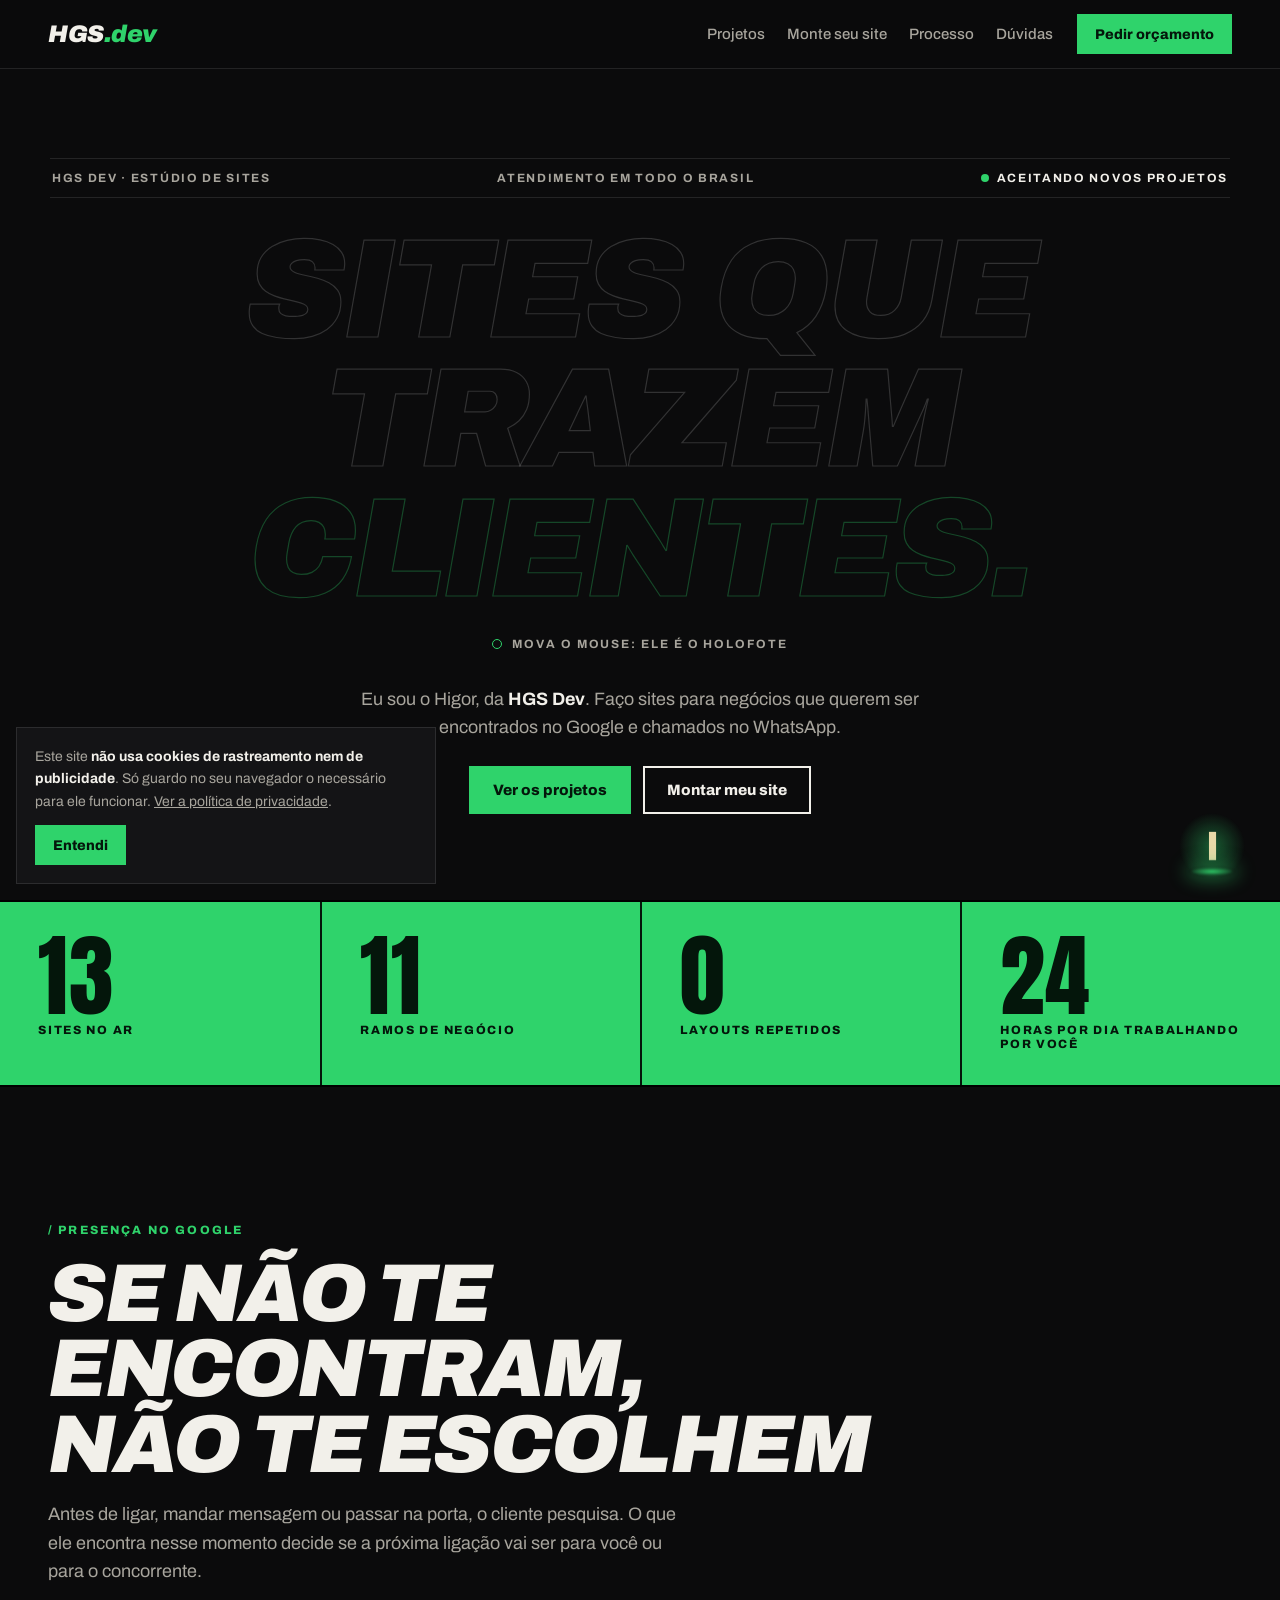
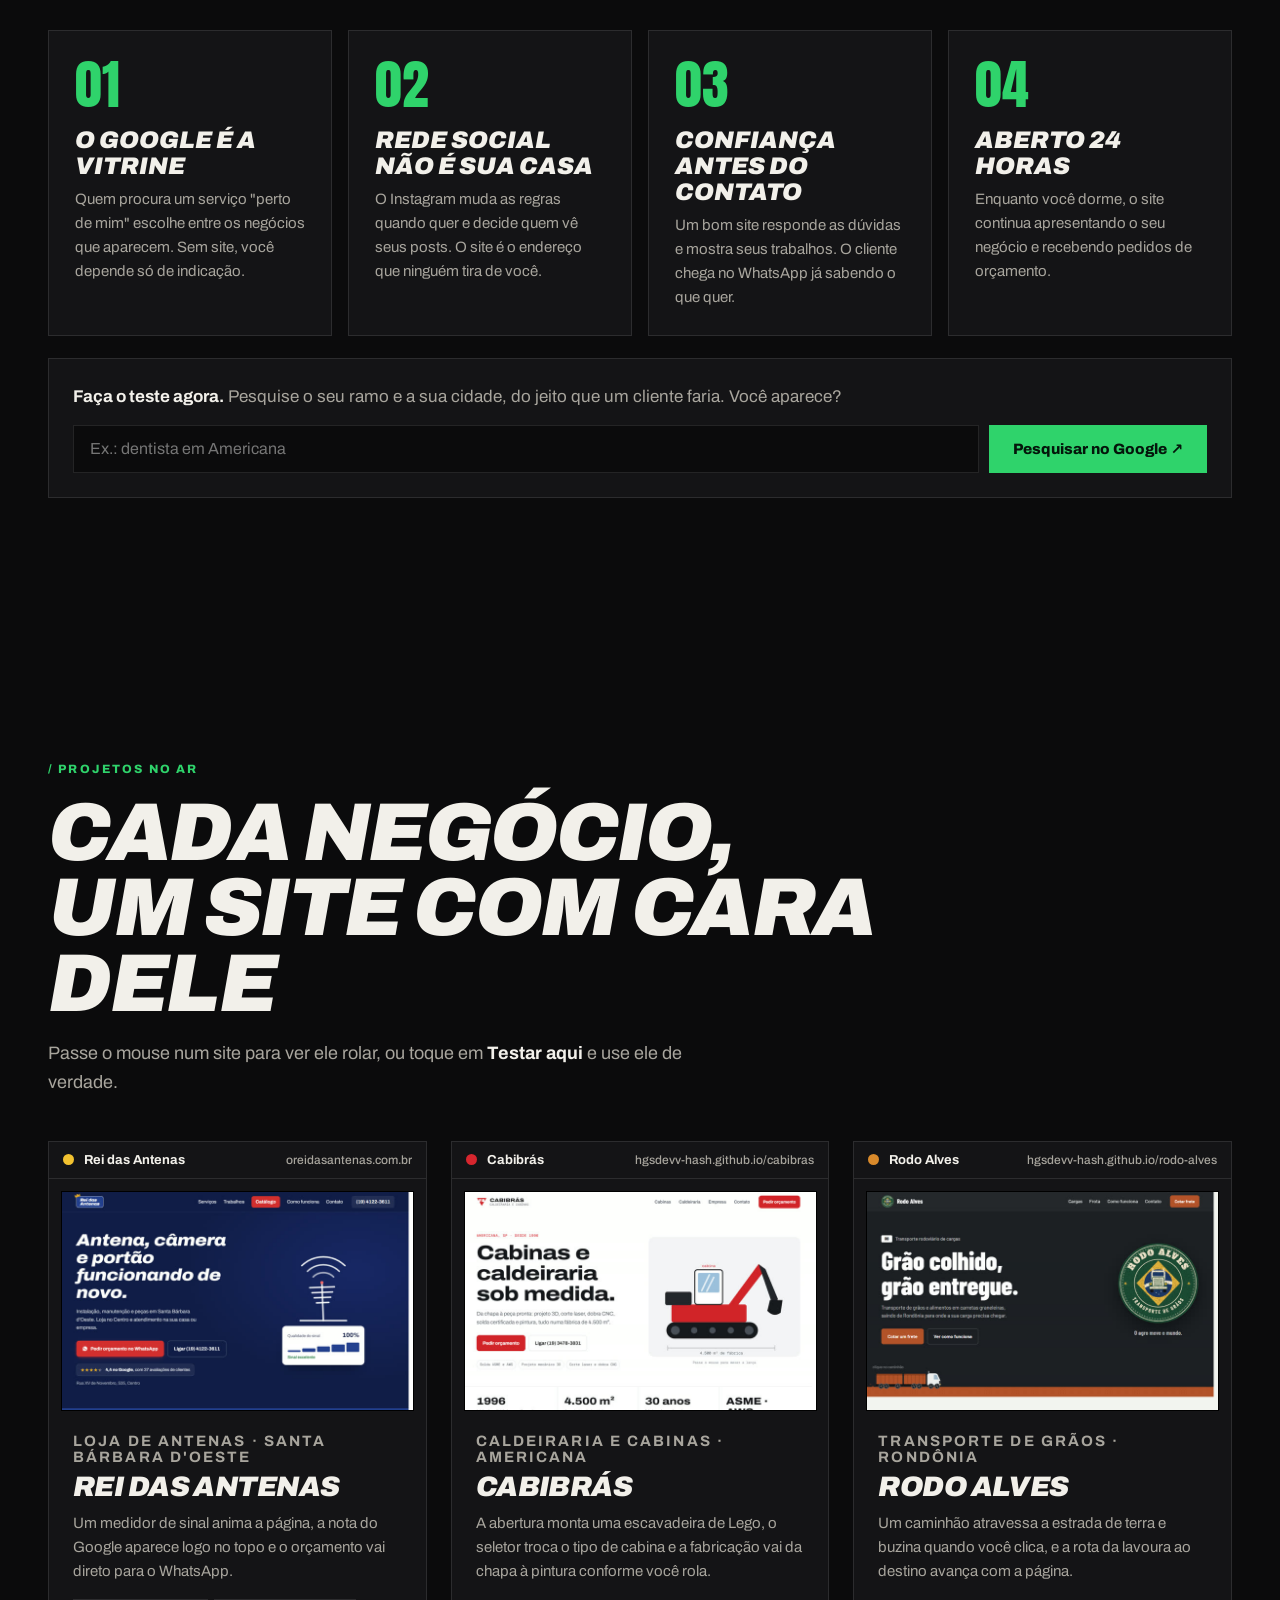
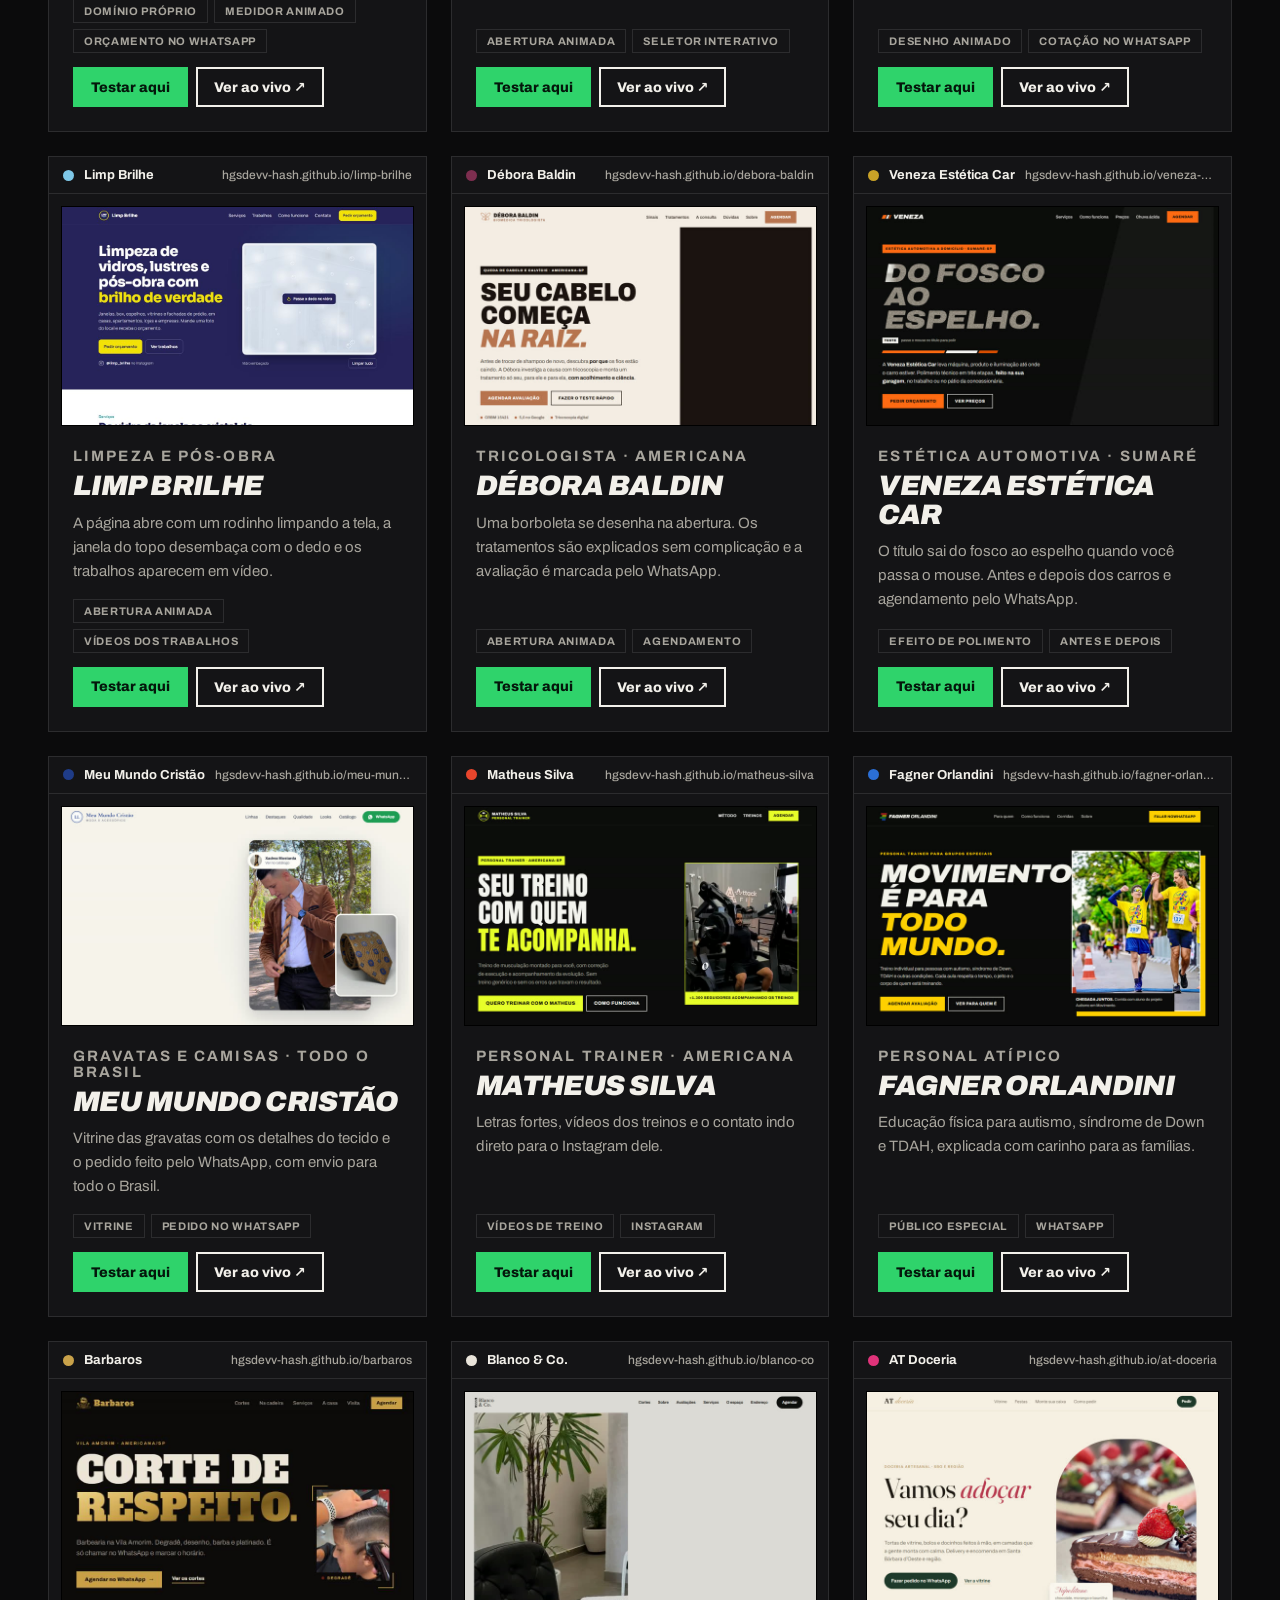
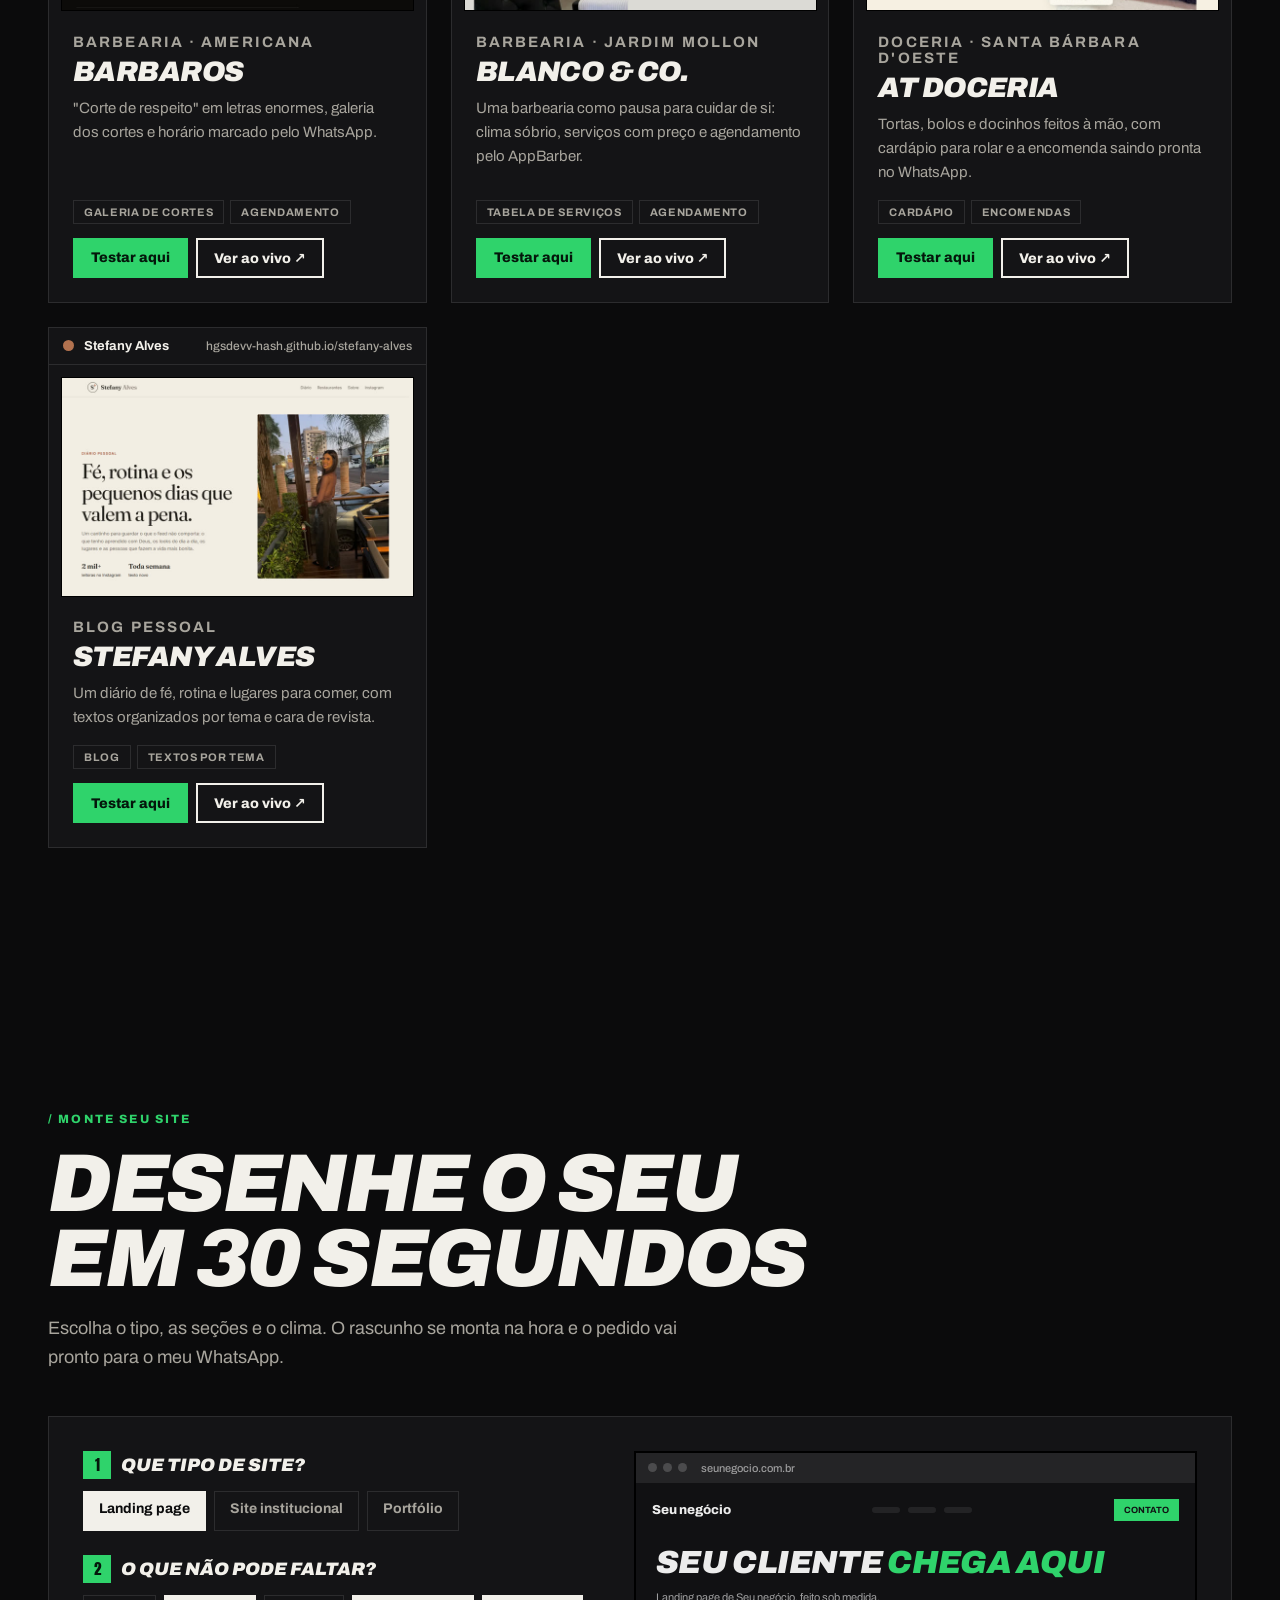
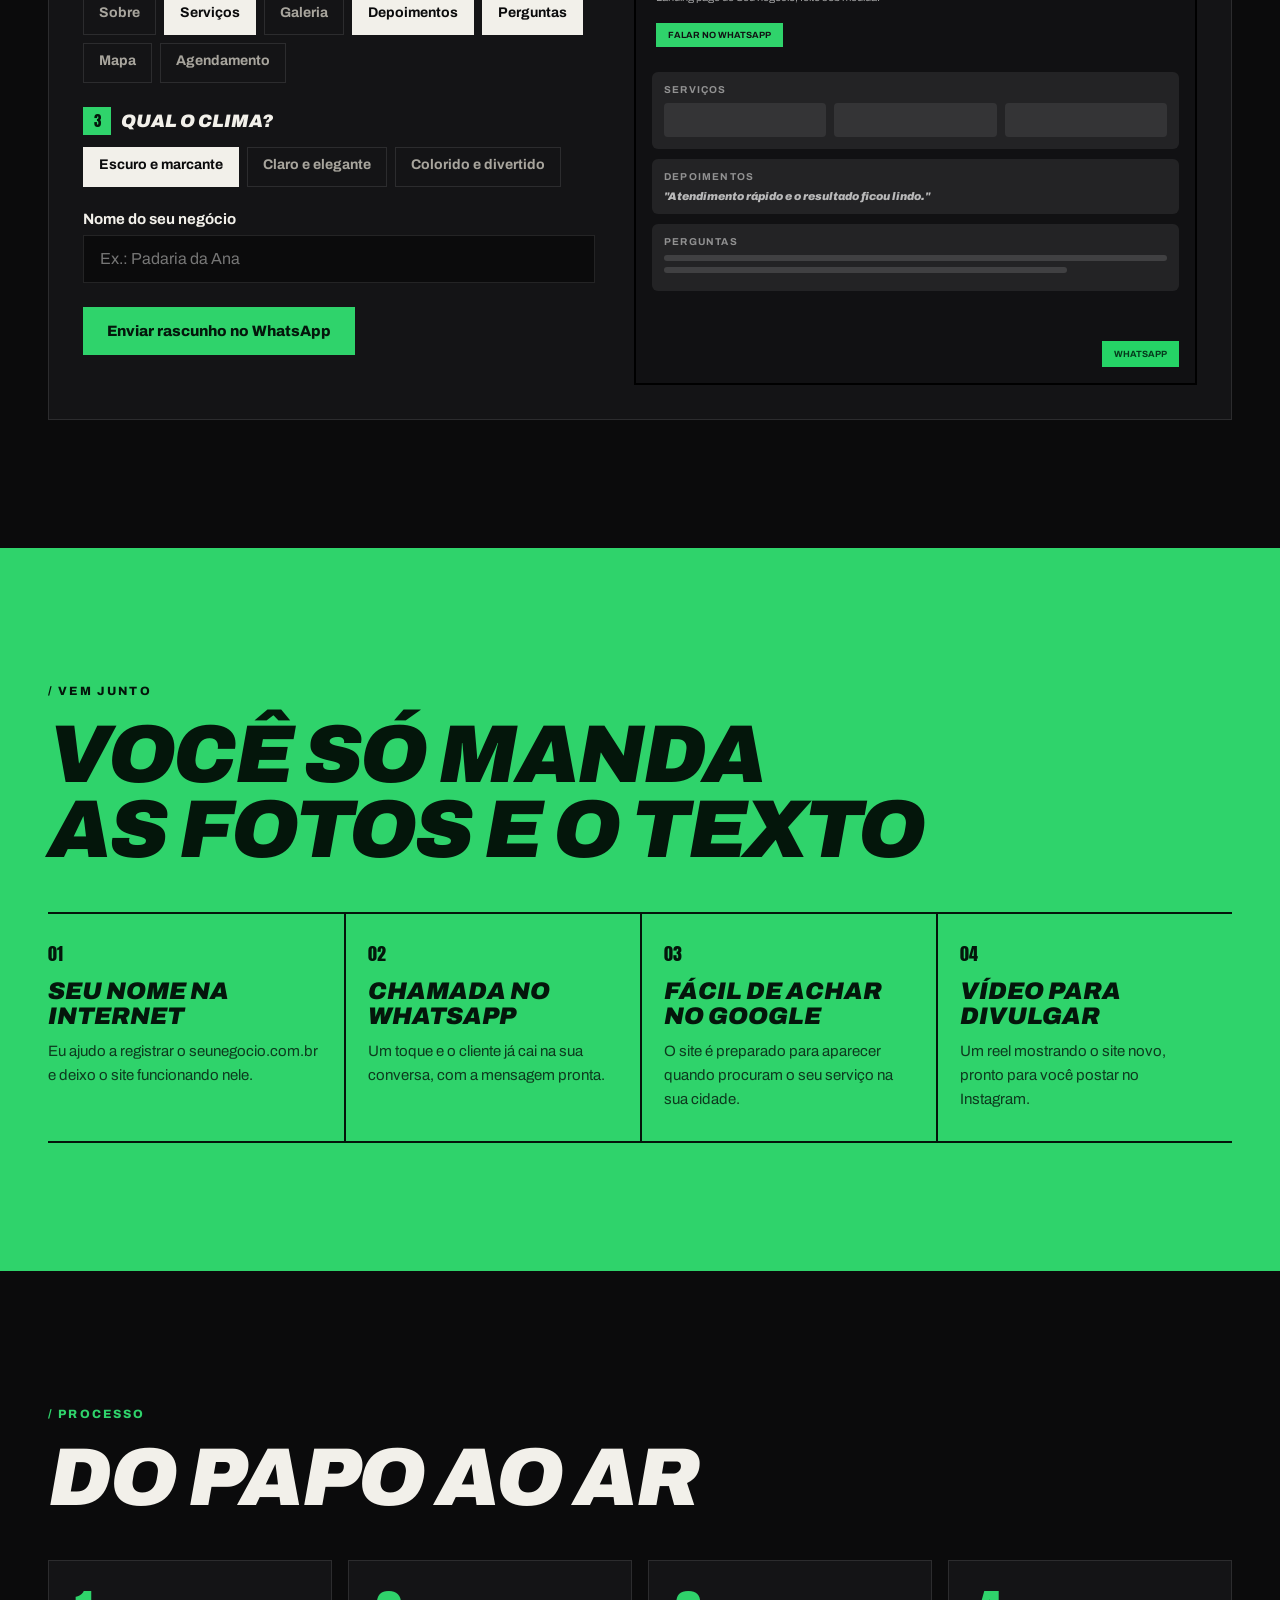
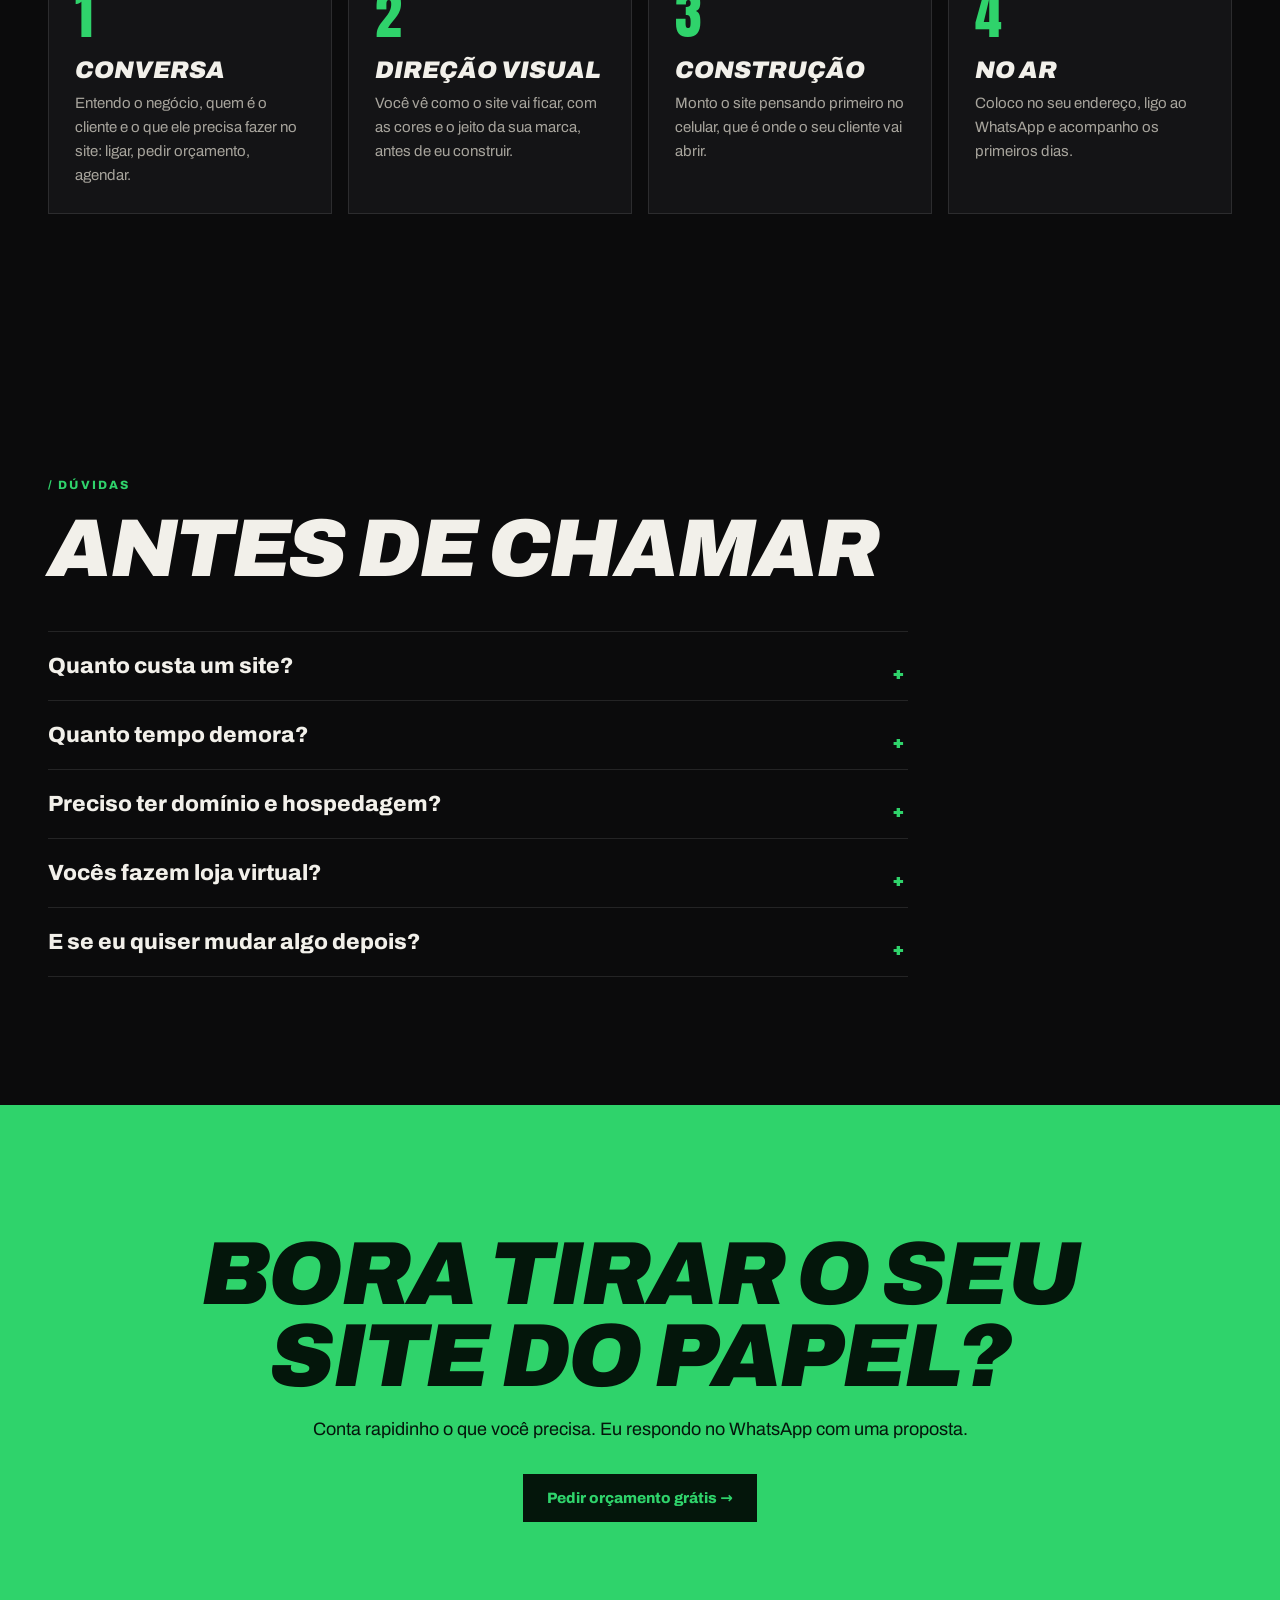
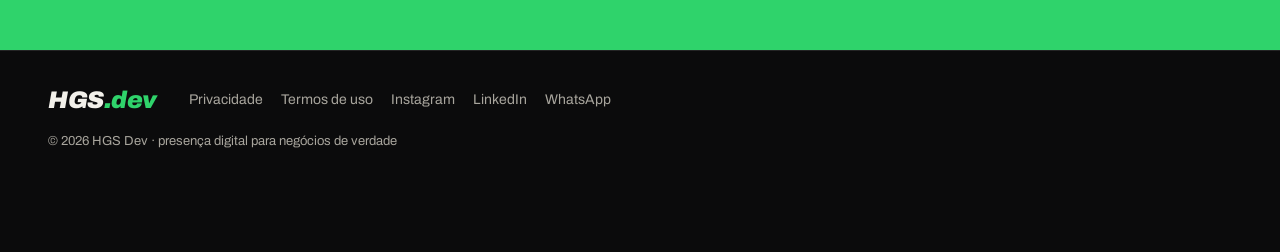
==== commit 8c41c85f: "Dinheiro clicável com +67$ e faixa de números no lugar do letreiro rolante Co-Authored-By: Claude Op" ====
--- a/index.html
+++ b/index.html
@@ -20,7 +20,7 @@
   <link rel="apple-touch-icon" href="img/apple-touch-icon.png?v=2">
   <link rel="preload" href="fonts/archivo-italic-latin.woff2" as="font" type="font/woff2" crossorigin>
   <link rel="stylesheet" href="css/fonts-v2.css?v=1">
-  <link rel="stylesheet" href="css/site.css?v=6">
+  <link rel="stylesheet" href="css/site.css?v=7">
   <!-- a abertura só aparece na primeira visita -->
   <script>try { if (localStorage.getItem('hgs-intro')) document.documentElement.classList.add('no-intro'); } catch (e) {}</script>
   <script type="application/ld+json">
@@ -87,12 +87,14 @@
       </div>
     </section>
 
-    <div class="marquee" aria-hidden="true">
-      <div class="marquee-track">
-        <span>Sites sob medida</span><span>Botão do WhatsApp</span><span>Domínio próprio</span><span>Aparece no Google</span><span>Vídeo para divulgar</span><span>Feito para o celular</span>
-        <span>Sites sob medida</span><span>Botão do WhatsApp</span><span>Domínio próprio</span><span>Aparece no Google</span><span>Vídeo para divulgar</span><span>Feito para o celular</span>
-      </div>
-    </div>
+    <section class="numbers" aria-label="A HGS Dev em números">
+      <dl>
+        <div><dt>Sites no ar</dt><dd data-to="13">13</dd></div>
+        <div><dt>Ramos de negócio</dt><dd data-to="11">11</dd></div>
+        <div><dt>Layouts repetidos</dt><dd data-to="0">0</dd></div>
+        <div><dt>Horas por dia trabalhando por você</dt><dd data-to="24">24</dd></div>
+      </dl>
+    </section>
 
     <section class="section" id="presenca">
       <div class="head">
@@ -232,8 +234,8 @@
     <p>© 2026 HGS Dev · presença digital para negócios de verdade</p>
   </footer>
 
-  <!-- Pickup de dinheiro girando, no estilo dos GTAs antigos (só decoração) -->
-  <span class="pickup" aria-hidden="true">
+  <!-- Pickup de dinheiro girando, no estilo dos GTAs antigos: clicou, pegou +67$ -->
+  <button class="pickup" type="button" aria-label="Pegar o dinheiro">
     <span class="pickup-spin">
       <span class="bill b1"><b>$</b></span>
       <span class="bill b2"><b>$</b></span>
@@ -241,7 +243,7 @@
       <span class="band"></span>
     </span>
     <span class="pickup-shadow"></span>
-  </span>
+  </button>
 
   <dialog class="viewer" id="viewer">
     <div class="viewer-bar">
@@ -256,7 +258,7 @@
     <div class="viewer-frame"><iframe id="viewer-iframe" title="Prévia do projeto" loading="lazy"></iframe></div>
   </dialog>
 
-  <script src="js/site.js?v=6"></script>
+  <script src="js/site.js?v=7"></script>
   <script src="js/aviso.js?v=1"></script>
 </body>
 </html>
--- a/css/site.css
+++ b/css/site.css
@@ -90,8 +90,8 @@
 .hero-card strong { color: var(--ink); }
 .hero .actions { justify-content: center; }
 
-/* ---------- Pickup de dinheiro (GTA), pequeno e fixo no canto, só decoração ---------- */
-.pickup { position: fixed; right: clamp(12px, 3vw, 32px); bottom: 18px; z-index: 45; width: 72px; height: 72px; background: none; border: 0; pointer-events: none; display: grid; place-items: center; perspective: 400px; }
+/* ---------- Pickup de dinheiro (GTA), pequeno e fixo no canto ---------- */
+.pickup { position: fixed; right: clamp(12px, 3vw, 32px); bottom: 18px; z-index: 45; width: 72px; height: 72px; background: none; border: 0; cursor: pointer; display: grid; place-items: center; perspective: 400px; }
 .pickup-spin { position: relative; width: 50px; height: 26px; transform-style: preserve-3d; animation: spin 2.4s linear infinite, bob 1.4s ease-in-out infinite alternate; }
 .bill { position: absolute; inset: 0; border-radius: 2px; background: linear-gradient(135deg, #3fe07b, #1a9d4b 55%, #2fd36b); border: 1.5px solid #0f6b32; display: grid; place-items: center; }
 .bill b { font: 400 15px/1 var(--impact); color: #0c5528; }
@@ -101,17 +101,24 @@
 .band { position: absolute; left: 50%; top: -1px; bottom: -1px; width: 7px; margin-left: -3.5px; background: #e9d9a8; transform: translateZ(4px); }
 .pickup::before { content: ""; position: absolute; inset: 0; border-radius: 50%; background: radial-gradient(circle, rgba(47, 211, 107, .4), transparent 65%); animation: pulse 1.4s ease-in-out infinite alternate; }
 .pickup-shadow { position: absolute; bottom: 6px; width: 46px; height: 9px; border-radius: 50%; background: radial-gradient(ellipse, rgba(47, 211, 107, .95), rgba(47, 211, 107, .35) 55%, transparent 75%); box-shadow: 0 0 18px 4px rgba(47, 211, 107, .45); filter: blur(1px); animation: shadow 1.4s ease-in-out infinite alternate; }
+.pickup.is-taken .pickup-spin { animation: grab .45s var(--ease) forwards; }
+.pickup.is-taken::before, .pickup.is-taken .pickup-shadow { opacity: 0; transition: opacity .3s; }
+.pickup:active { transform: scale(.94); }
+.plus { position: fixed; z-index: 70; font: 400 34px var(--impact); color: var(--money); text-shadow: 2px 2px 0 #000, -1px -1px 0 #000, 0 0 18px rgba(47, 211, 107, .6); pointer-events: none; white-space: nowrap; animation: plus 1.1s var(--ease) forwards; }
 @keyframes spin { to { transform: rotateY(360deg); } }
 @keyframes bob { from { translate: 0 -5px; } to { translate: 0 5px; } }
 @keyframes shadow { from { transform: scale(.7); opacity: .5; } to { transform: scale(1); opacity: .9; } }
+@keyframes grab { to { transform: scale(.1) translateY(-60px) rotateY(720deg); opacity: 0; } }
+@keyframes plus { 0% { opacity: 0; transform: translateY(6px) scale(.6); } 15% { opacity: 1; transform: translateY(0) scale(1.15); } 30% { transform: scale(1); } 100% { opacity: 0; transform: translateY(-70px); } }
 @keyframes pulse { from { transform: scale(.8); } to { transform: scale(1.05); } }
 
-/* ---------- Faixa corrida ---------- */
-.marquee { background: var(--money); color: var(--money-ink); overflow: hidden; border-block: 2px solid #000; }
-.marquee-track { display: flex; width: max-content; animation: run 28s linear infinite; }
-.marquee span { font: italic 900 clamp(22px, 3vw, 34px) var(--display); text-transform: uppercase; padding: 14px 22px; white-space: nowrap; }
-.marquee span::after { content: "$"; font-family: var(--impact); font-style: normal; margin-left: 44px; }
-@keyframes run { to { transform: translateX(-50%); } }
+/* ---------- Faixa de números ---------- */
+.numbers { background: var(--money); color: var(--money-ink); border-block: 2px solid #000; }
+.numbers dl { max-width: 1400px; margin: 0 auto; display: grid; grid-template-columns: repeat(4, minmax(0, 1fr)); }
+.numbers div { padding: clamp(22px, 3vw, 34px) clamp(16px, 3vw, 40px); display: flex; flex-direction: column-reverse; justify-content: flex-end; gap: 6px; }
+.numbers div + div { border-left: 2px solid var(--money-ink); }
+.numbers dd { font: 400 clamp(56px, 7vw, 96px)/.9 var(--impact); letter-spacing: .01em; }
+.numbers dt { font: 800 12px var(--display); letter-spacing: .14em; text-transform: uppercase; }
 
 /* ---------- Seções ---------- */
 .section { padding: clamp(72px, 10vw, 140px) clamp(16px, 4vw, 48px); max-width: 1400px; margin: 0 auto; }
@@ -265,6 +272,9 @@
   .wizard { grid-template-columns: minmax(0, 1fr); }
   .preview { position: relative; top: 0; }
   .news, .steps { grid-template-columns: 1fr 1fr; }
+  .numbers dl { grid-template-columns: repeat(2, minmax(0, 1fr)); }
+  .numbers div:nth-child(3) { border-left: 0; }
+  .numbers div:nth-child(n+3) { border-top: 2px solid var(--money-ink); }
   .news li:nth-child(odd) { padding-left: 0; border-left: 0; }
   .news li:nth-child(even) { padding-left: 22px; border-left: 2px solid var(--money-ink); }
 }
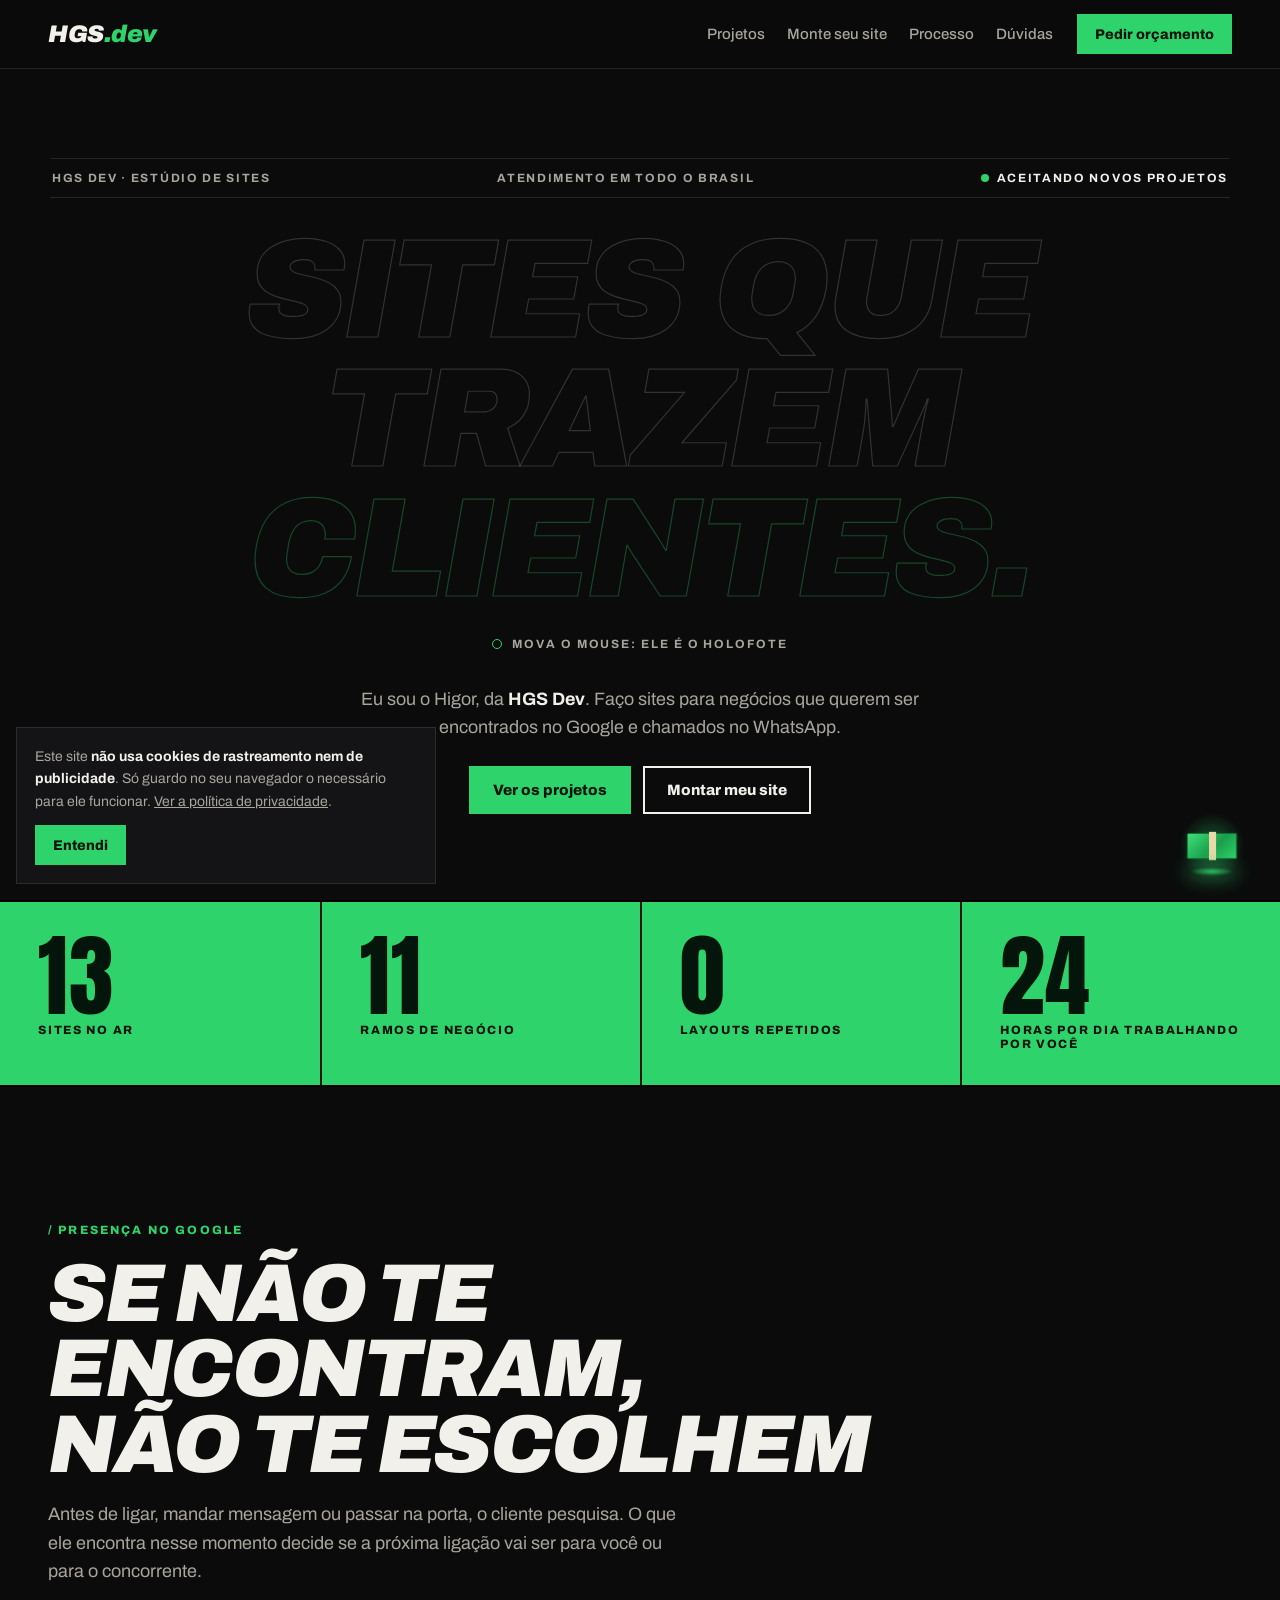
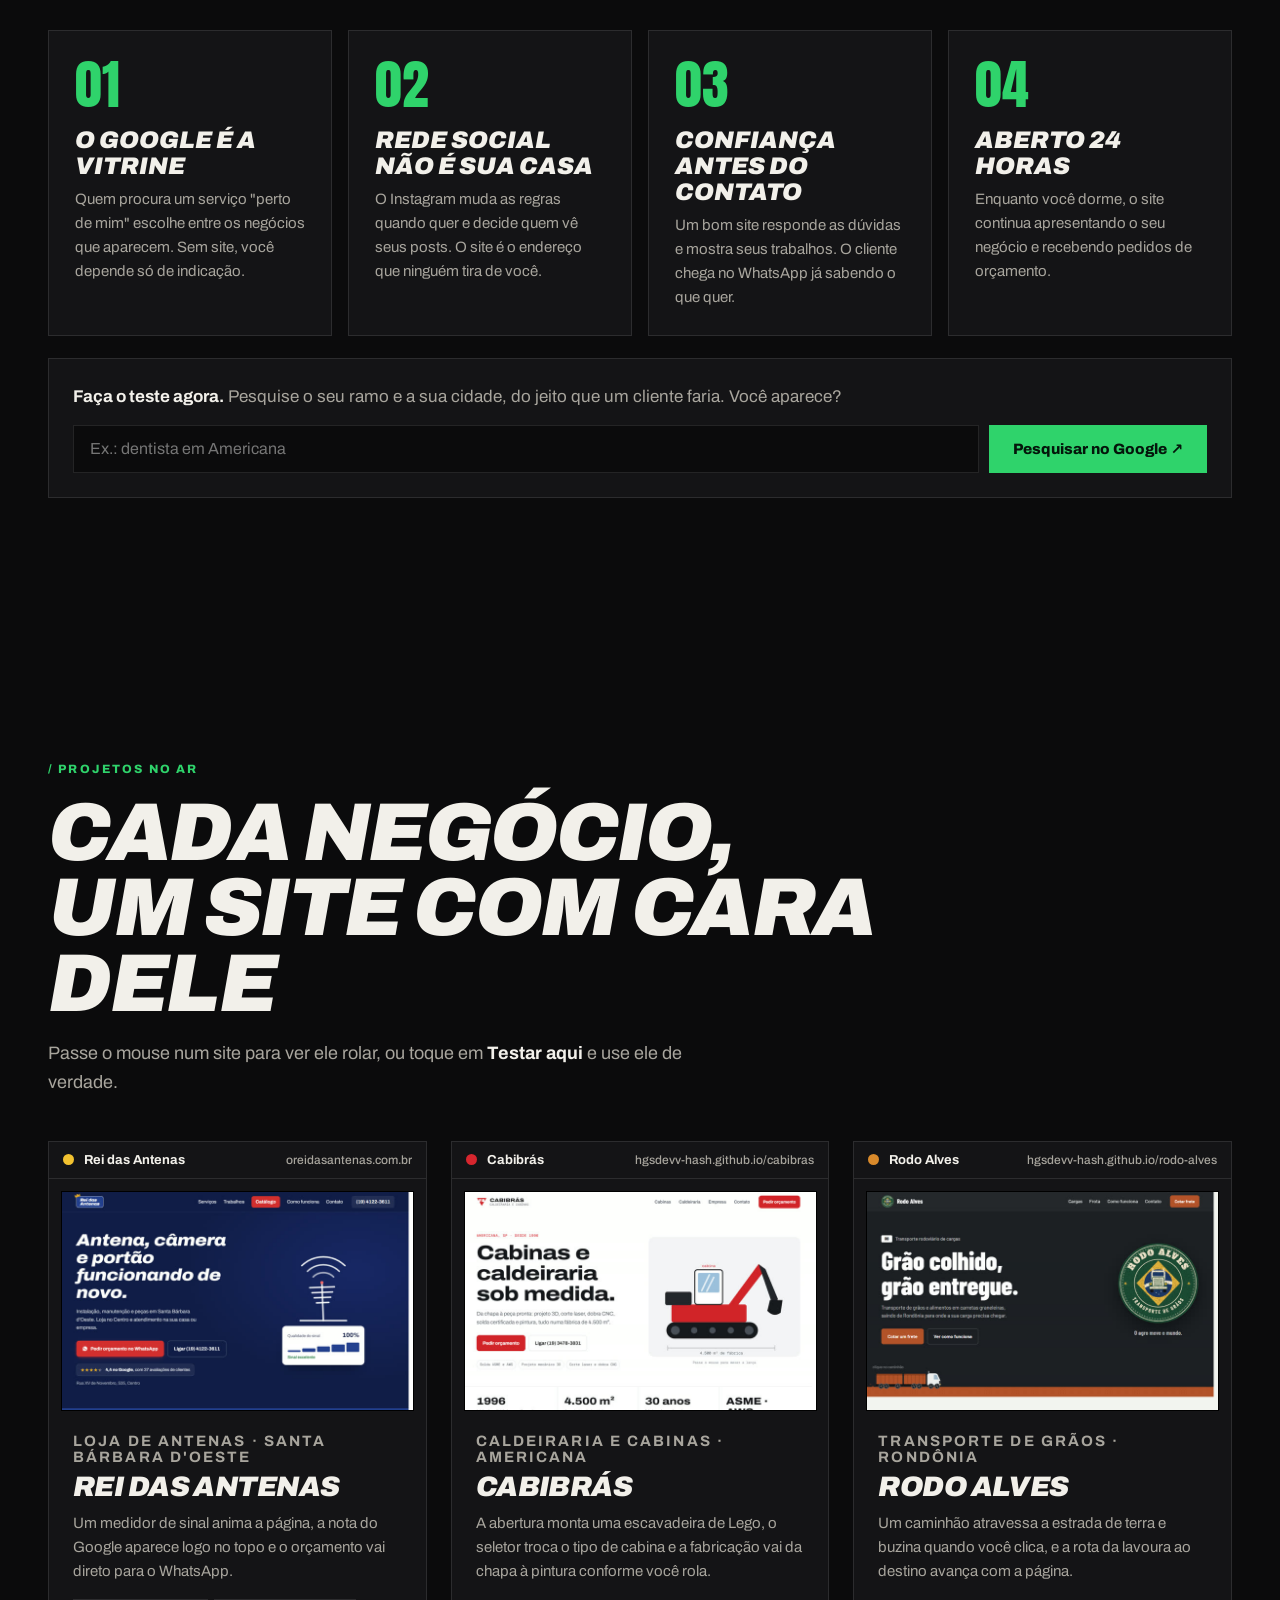
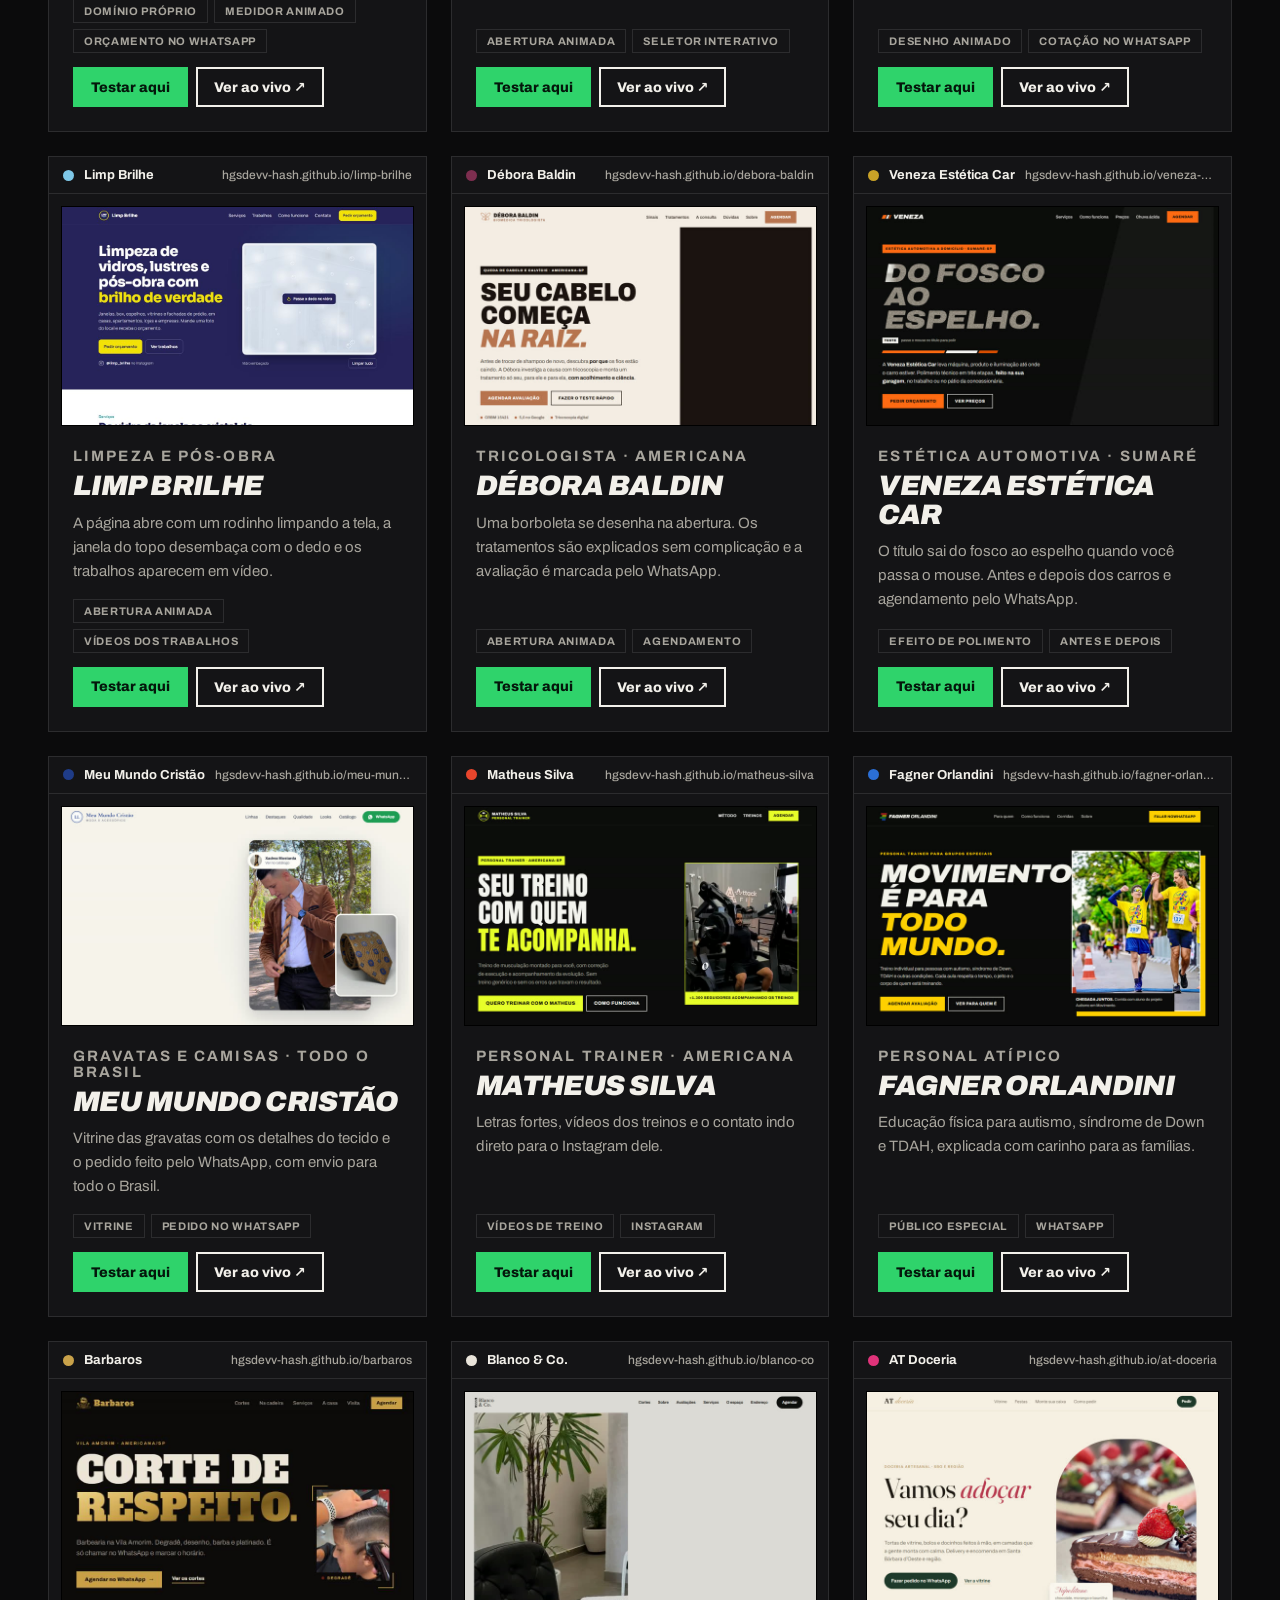
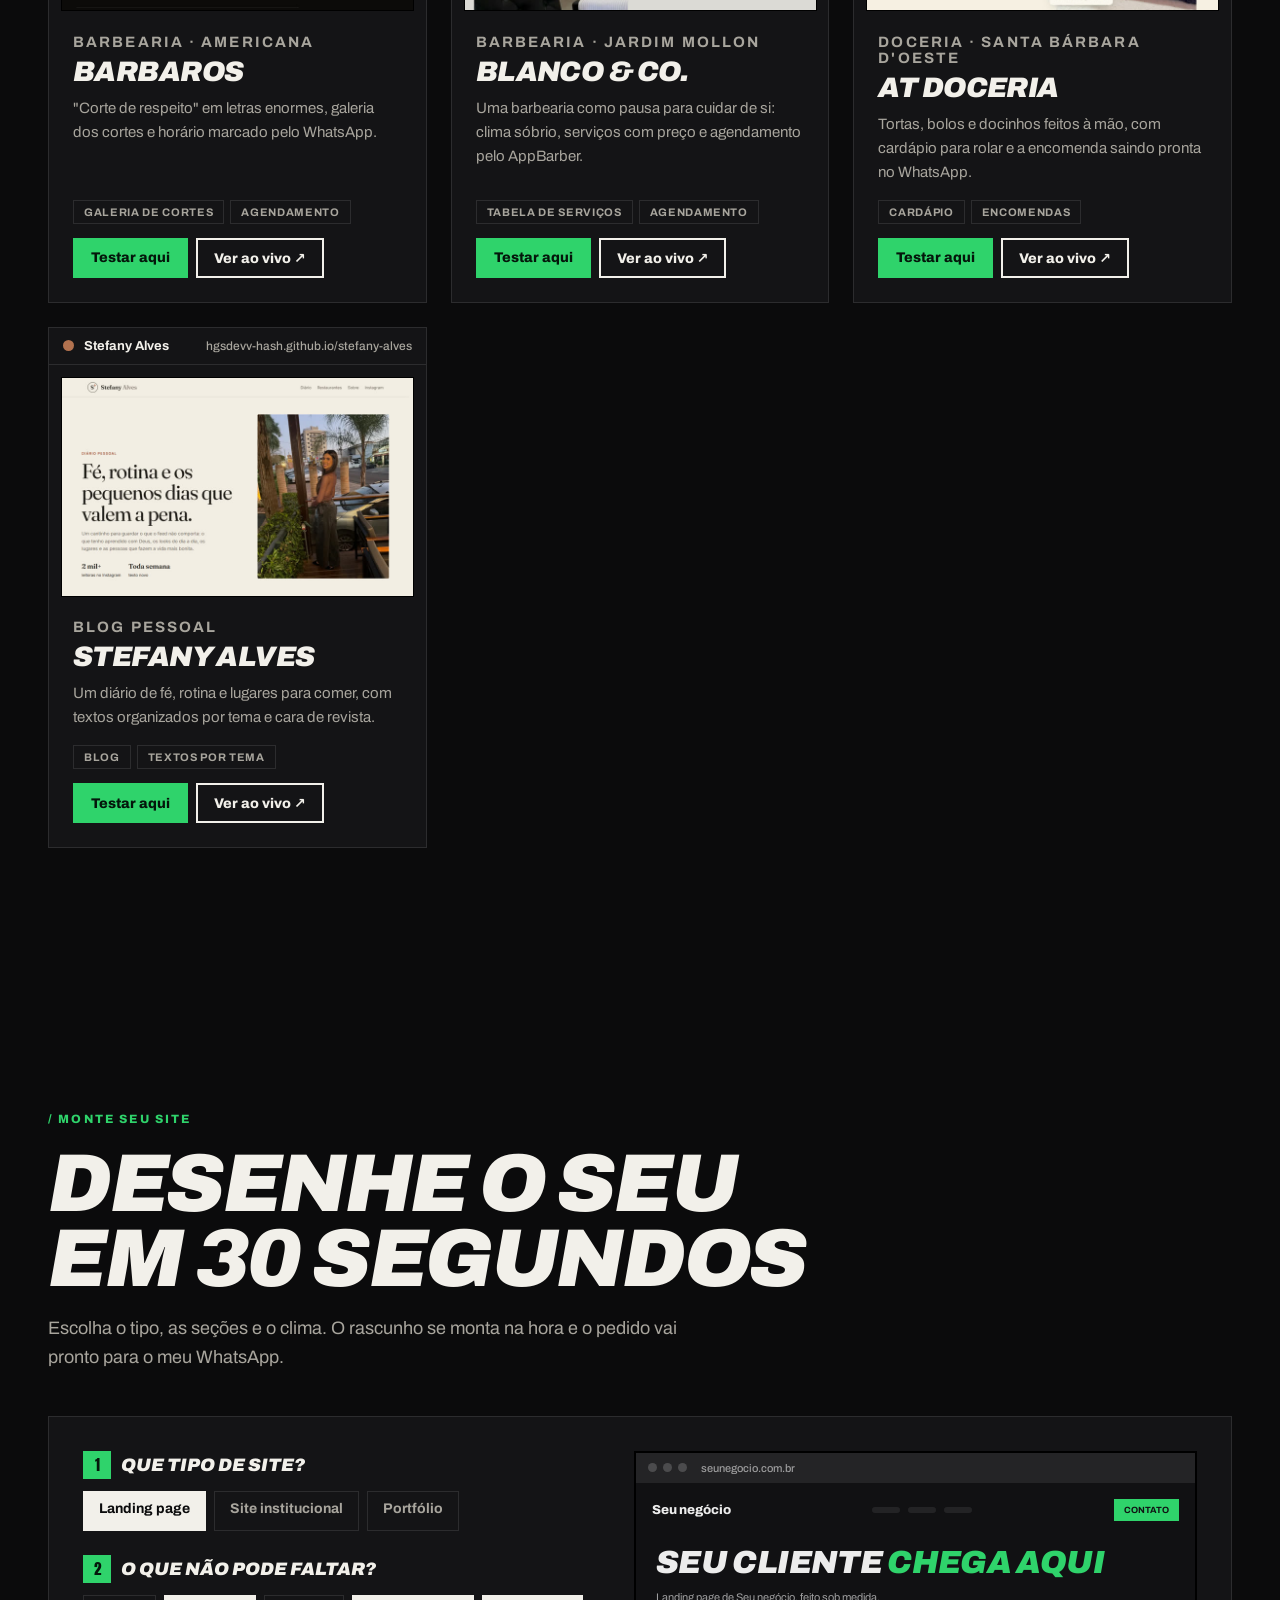
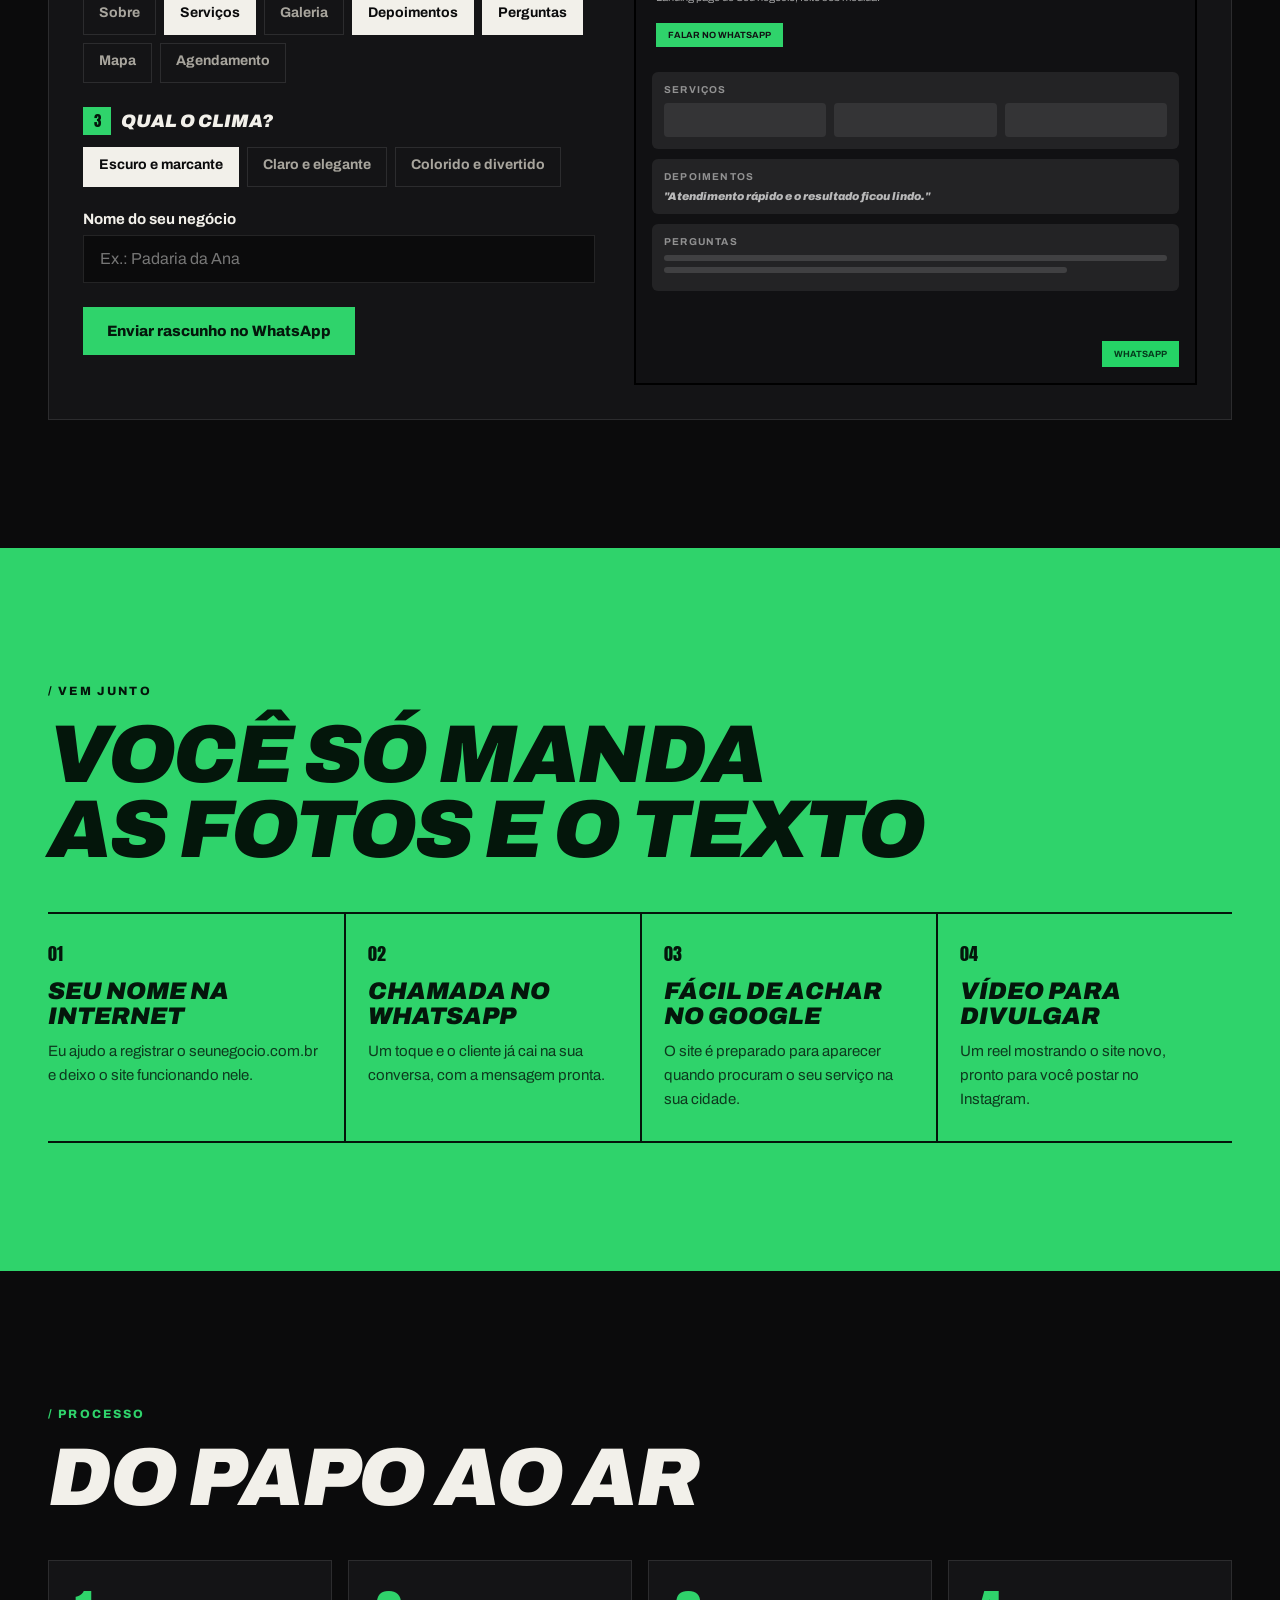
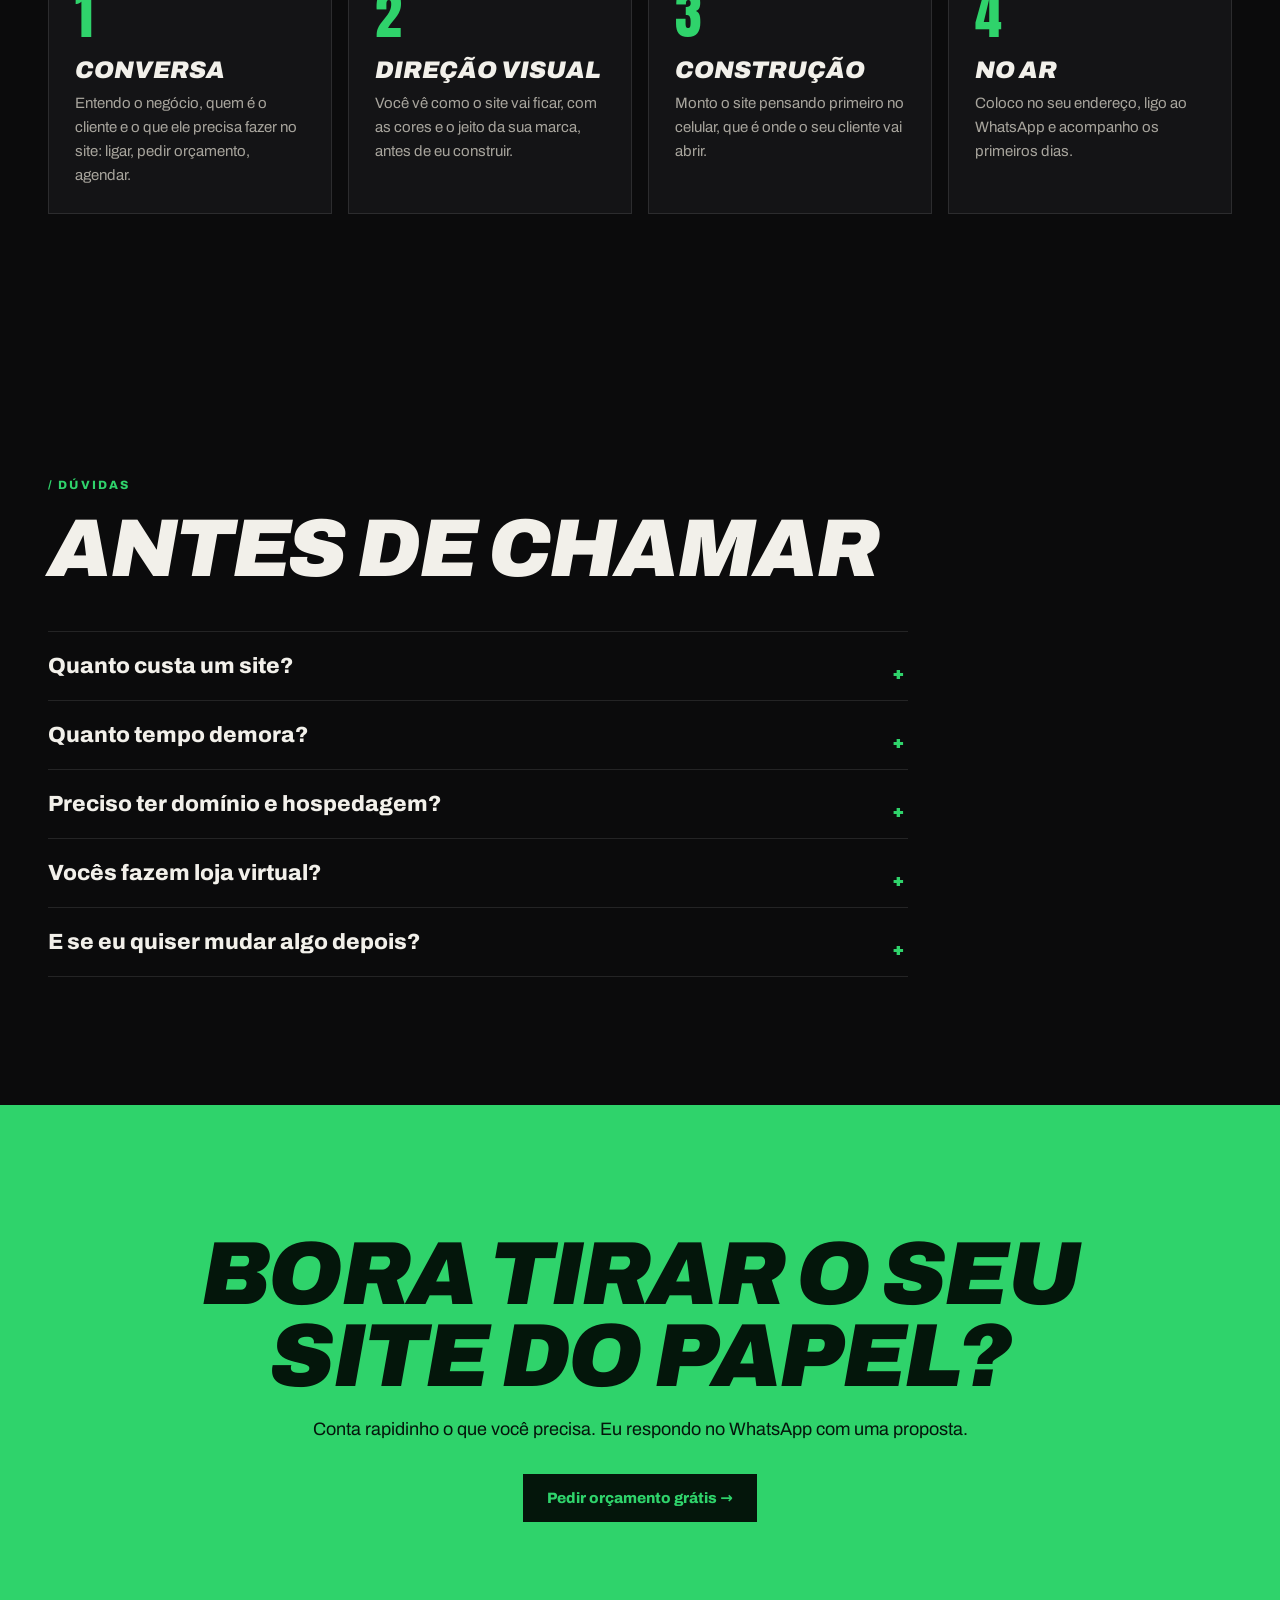
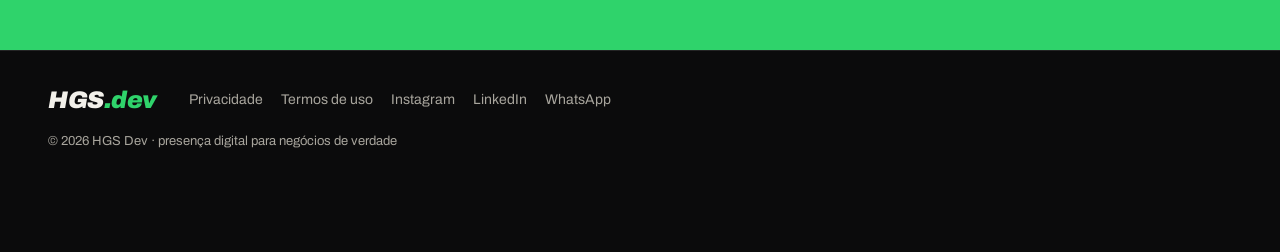
==== commit 5c4ac99e: "Abertura em toda visita Co-Authored-By: Claude Opus 5.5 <noreply@anthropic.com>" ====
--- a/index.html
+++ b/index.html
@@ -21,8 +21,6 @@
   <link rel="preload" href="fonts/archivo-italic-latin.woff2" as="font" type="font/woff2" crossorigin>
   <link rel="stylesheet" href="css/fonts-v2.css?v=1">
   <link rel="stylesheet" href="css/site.css?v=7">
-  <!-- a abertura só aparece na primeira visita -->
-  <script>try { if (localStorage.getItem('hgs-intro')) document.documentElement.classList.add('no-intro'); } catch (e) {}</script>
   <script type="application/ld+json">
   {
     "@context": "https://schema.org",
